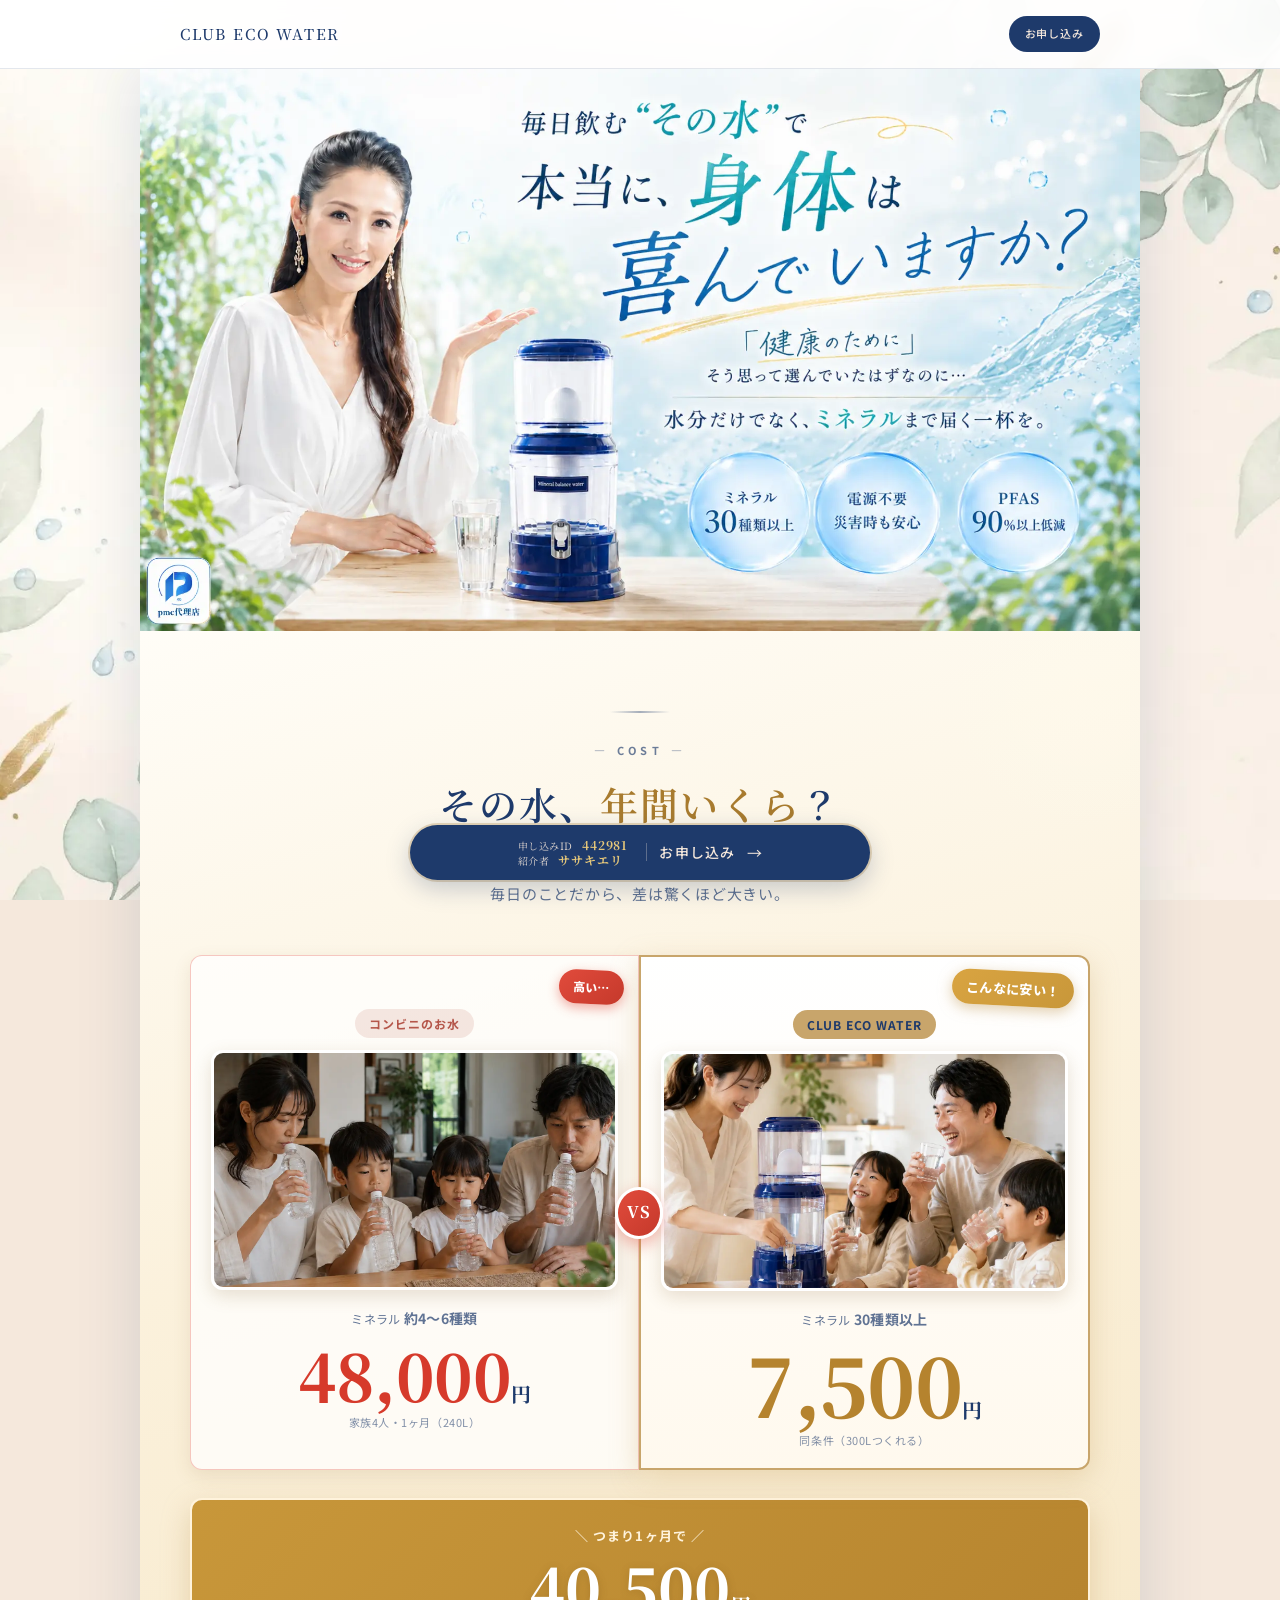
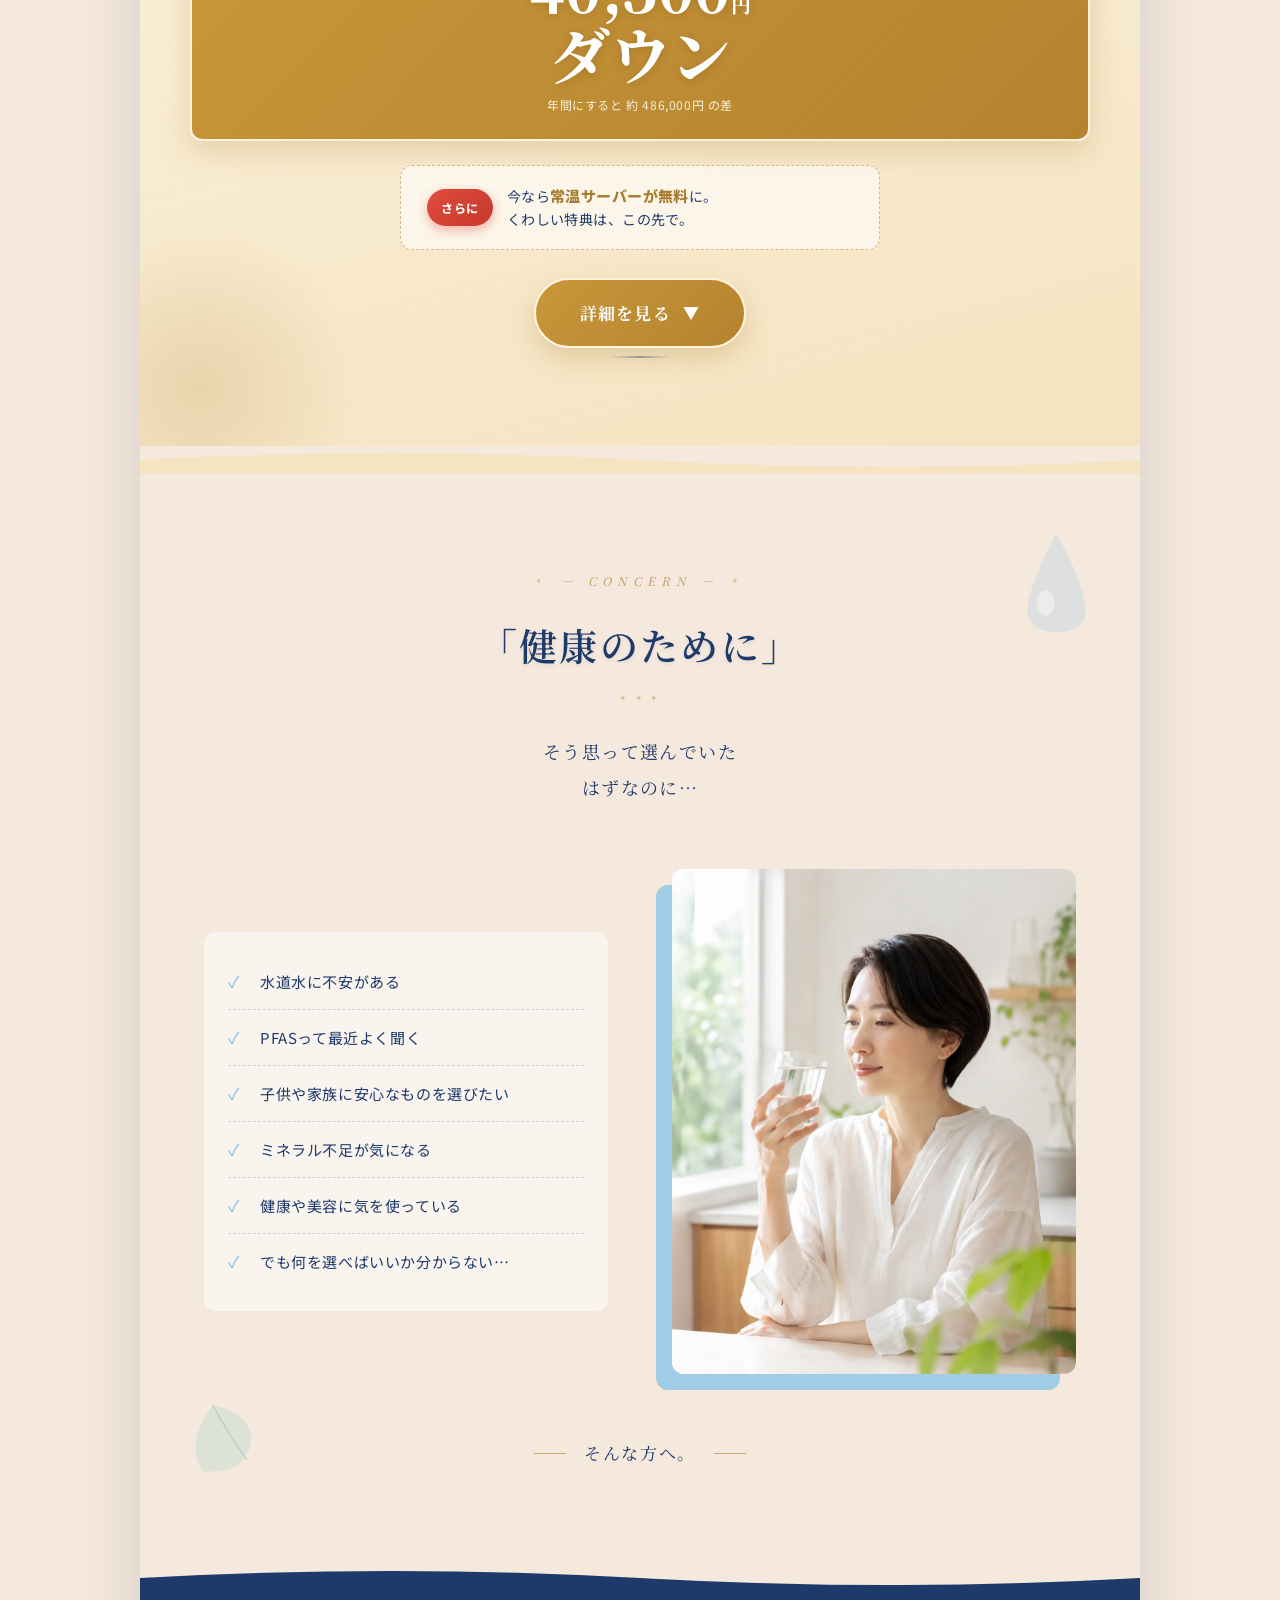
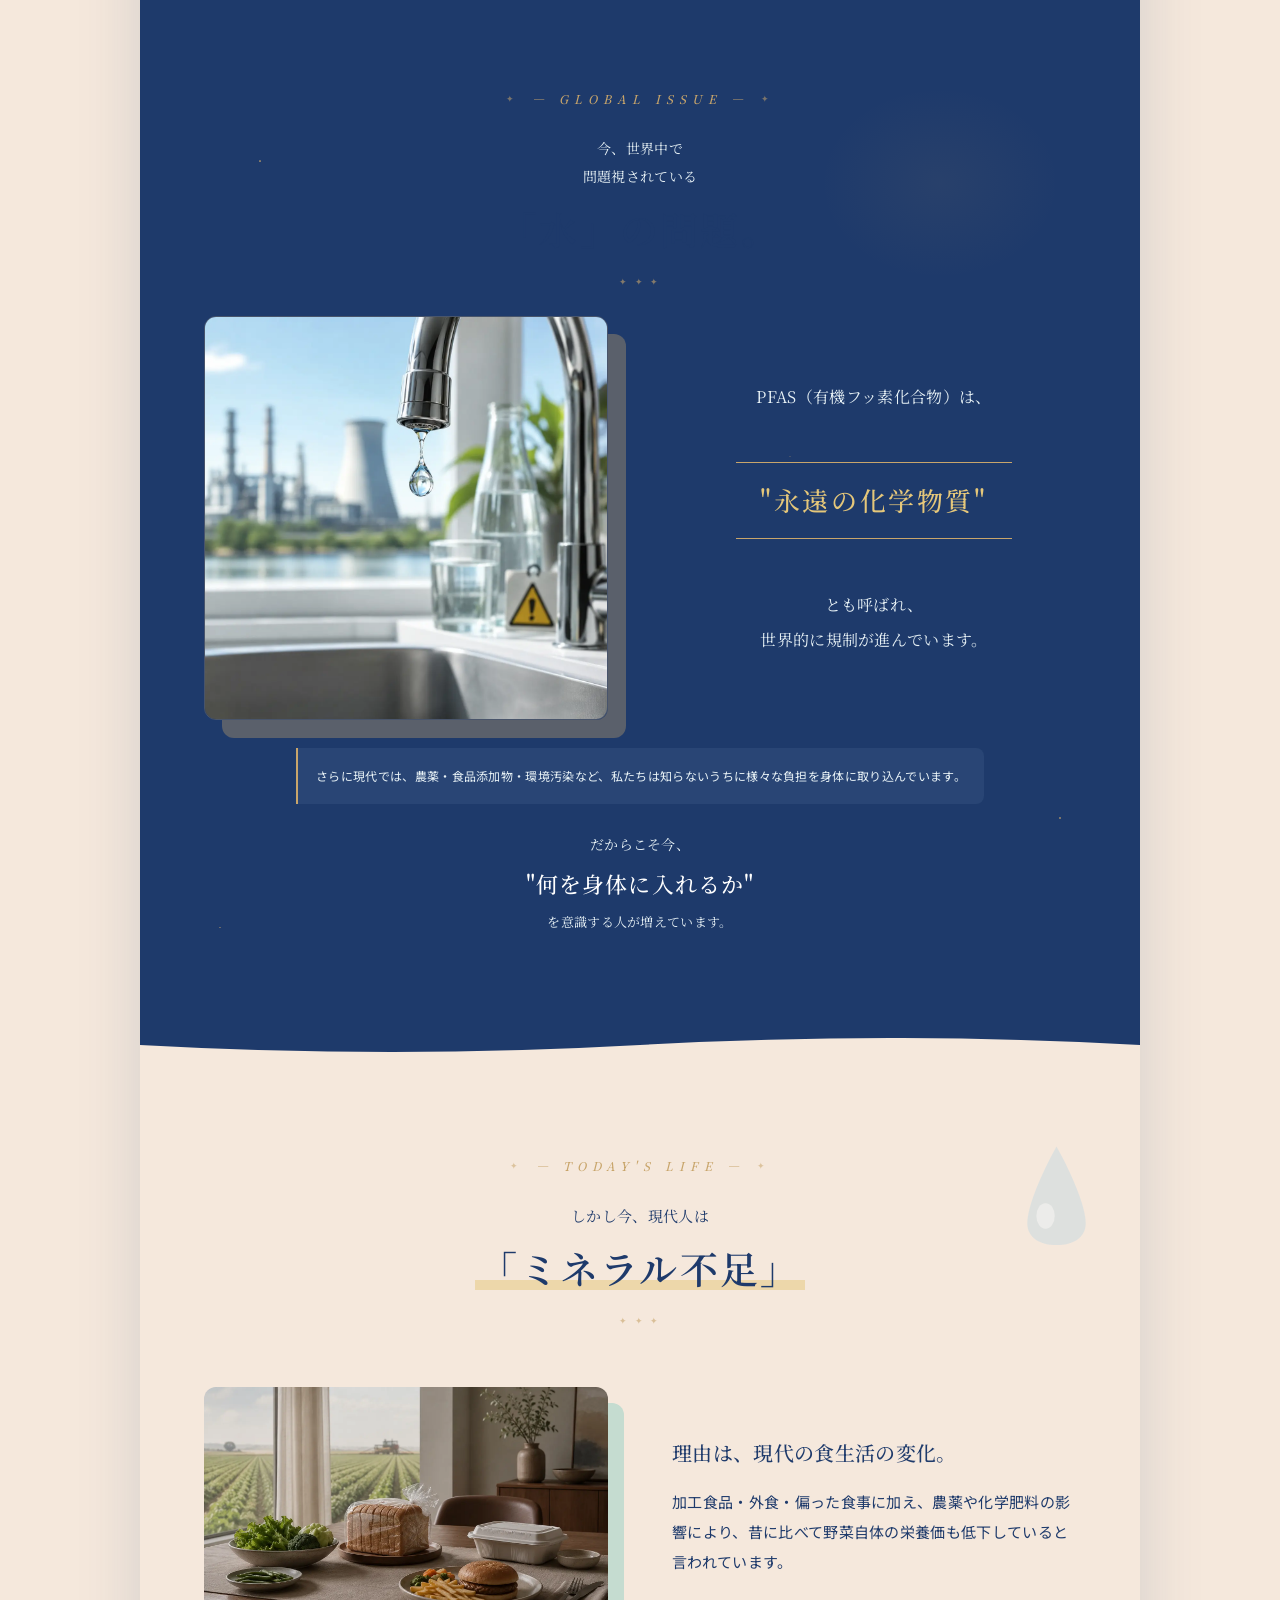
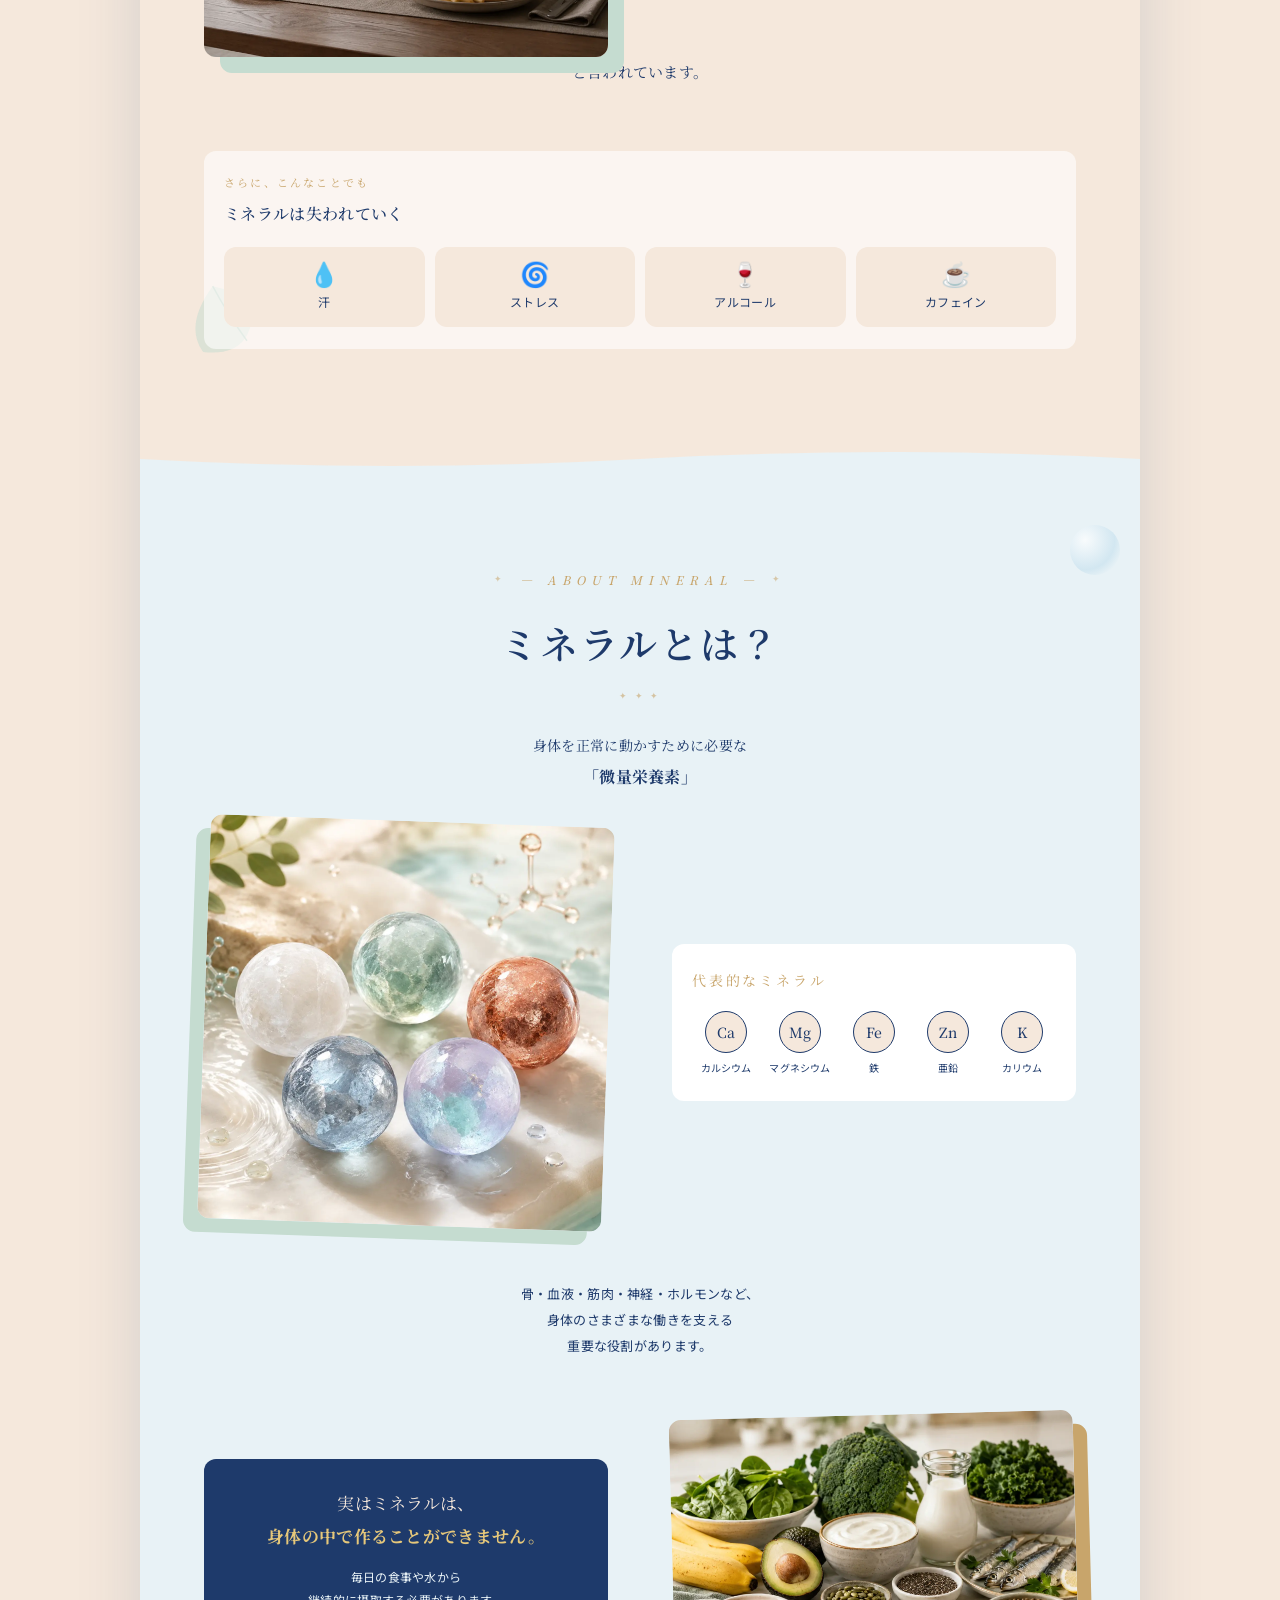
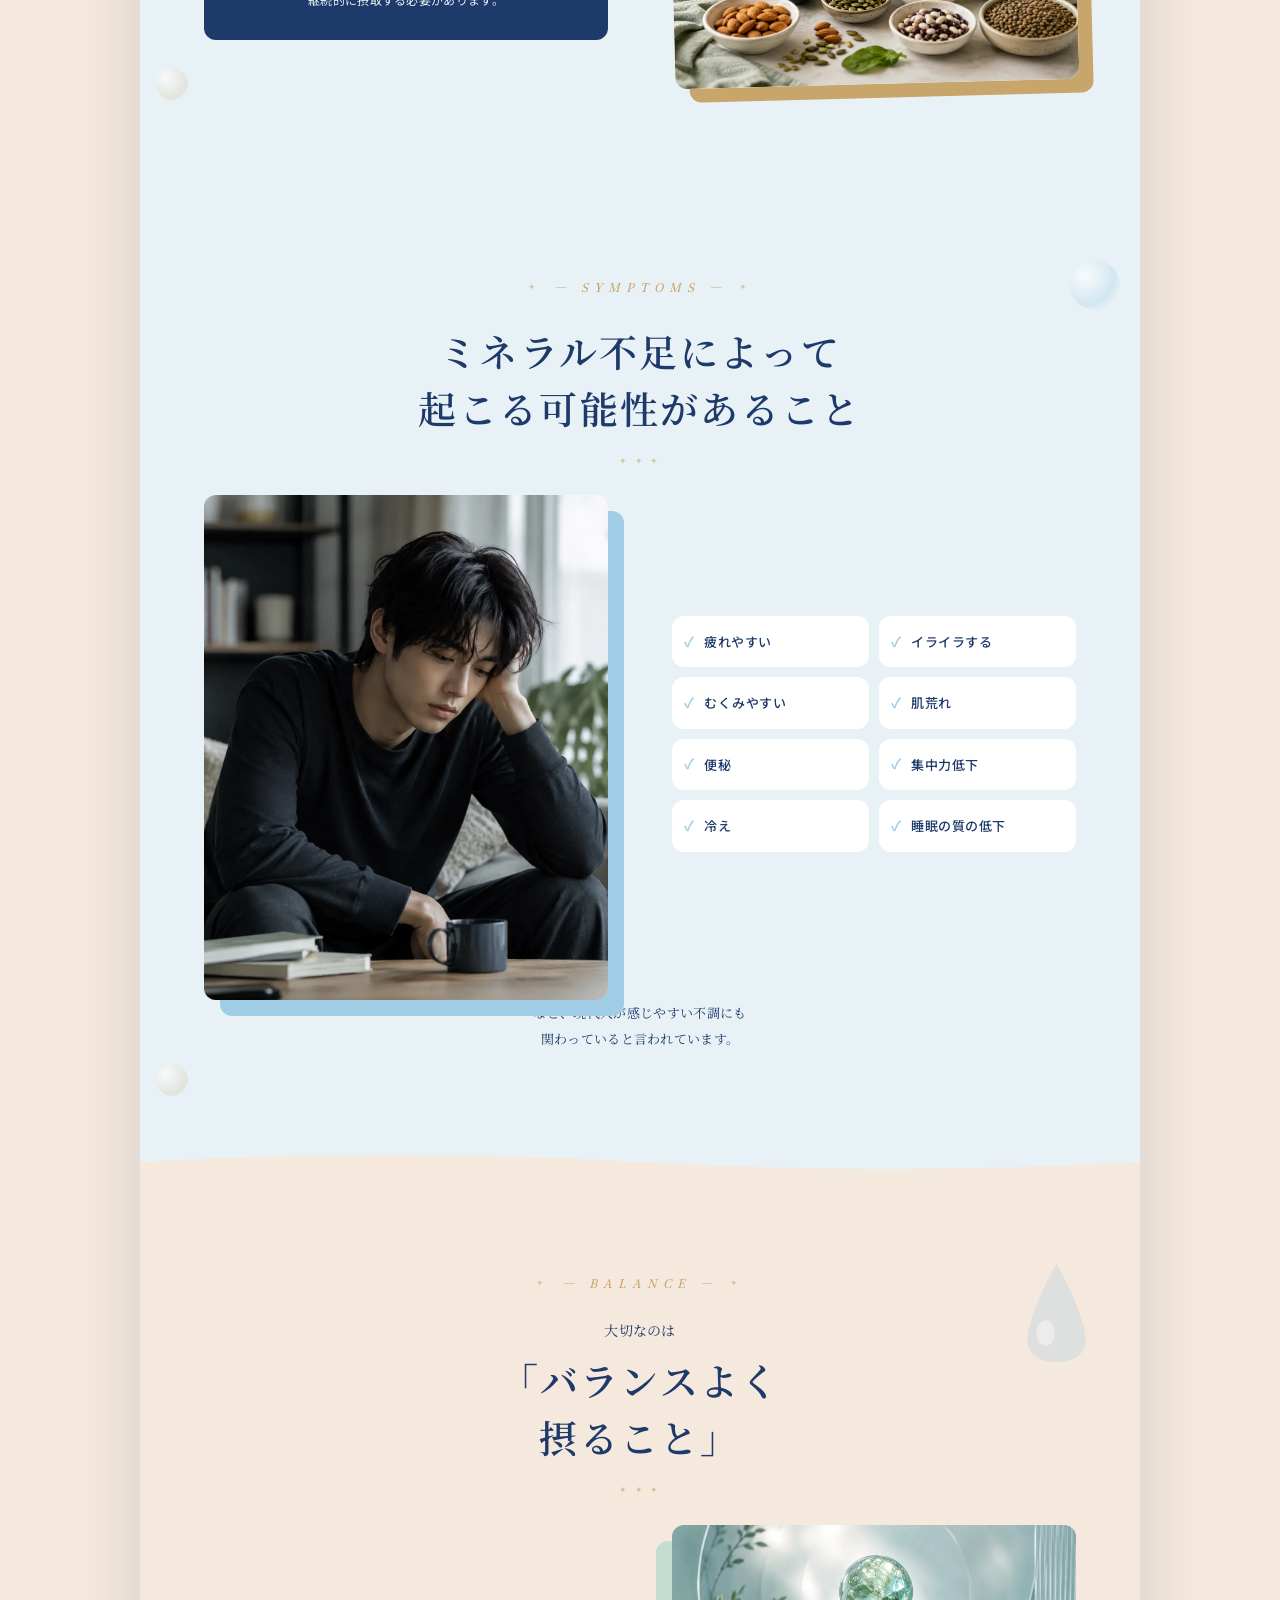
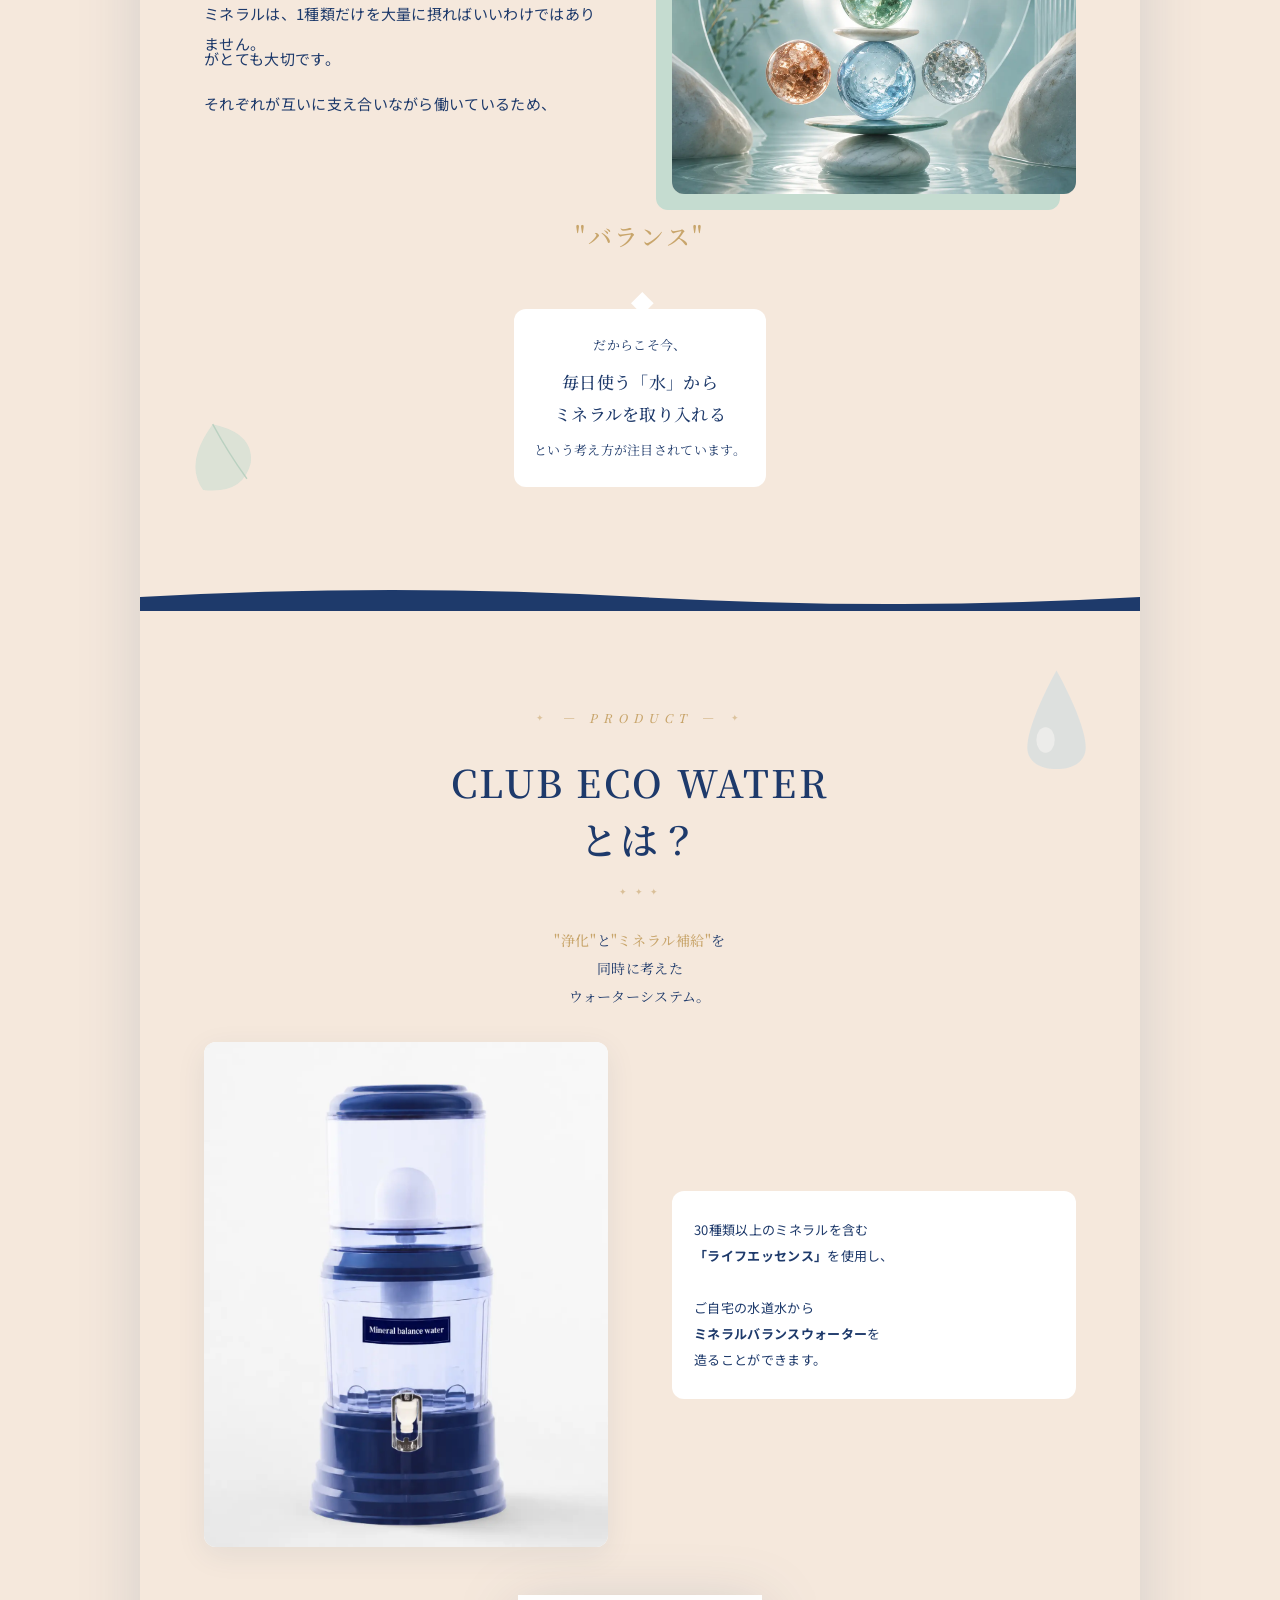
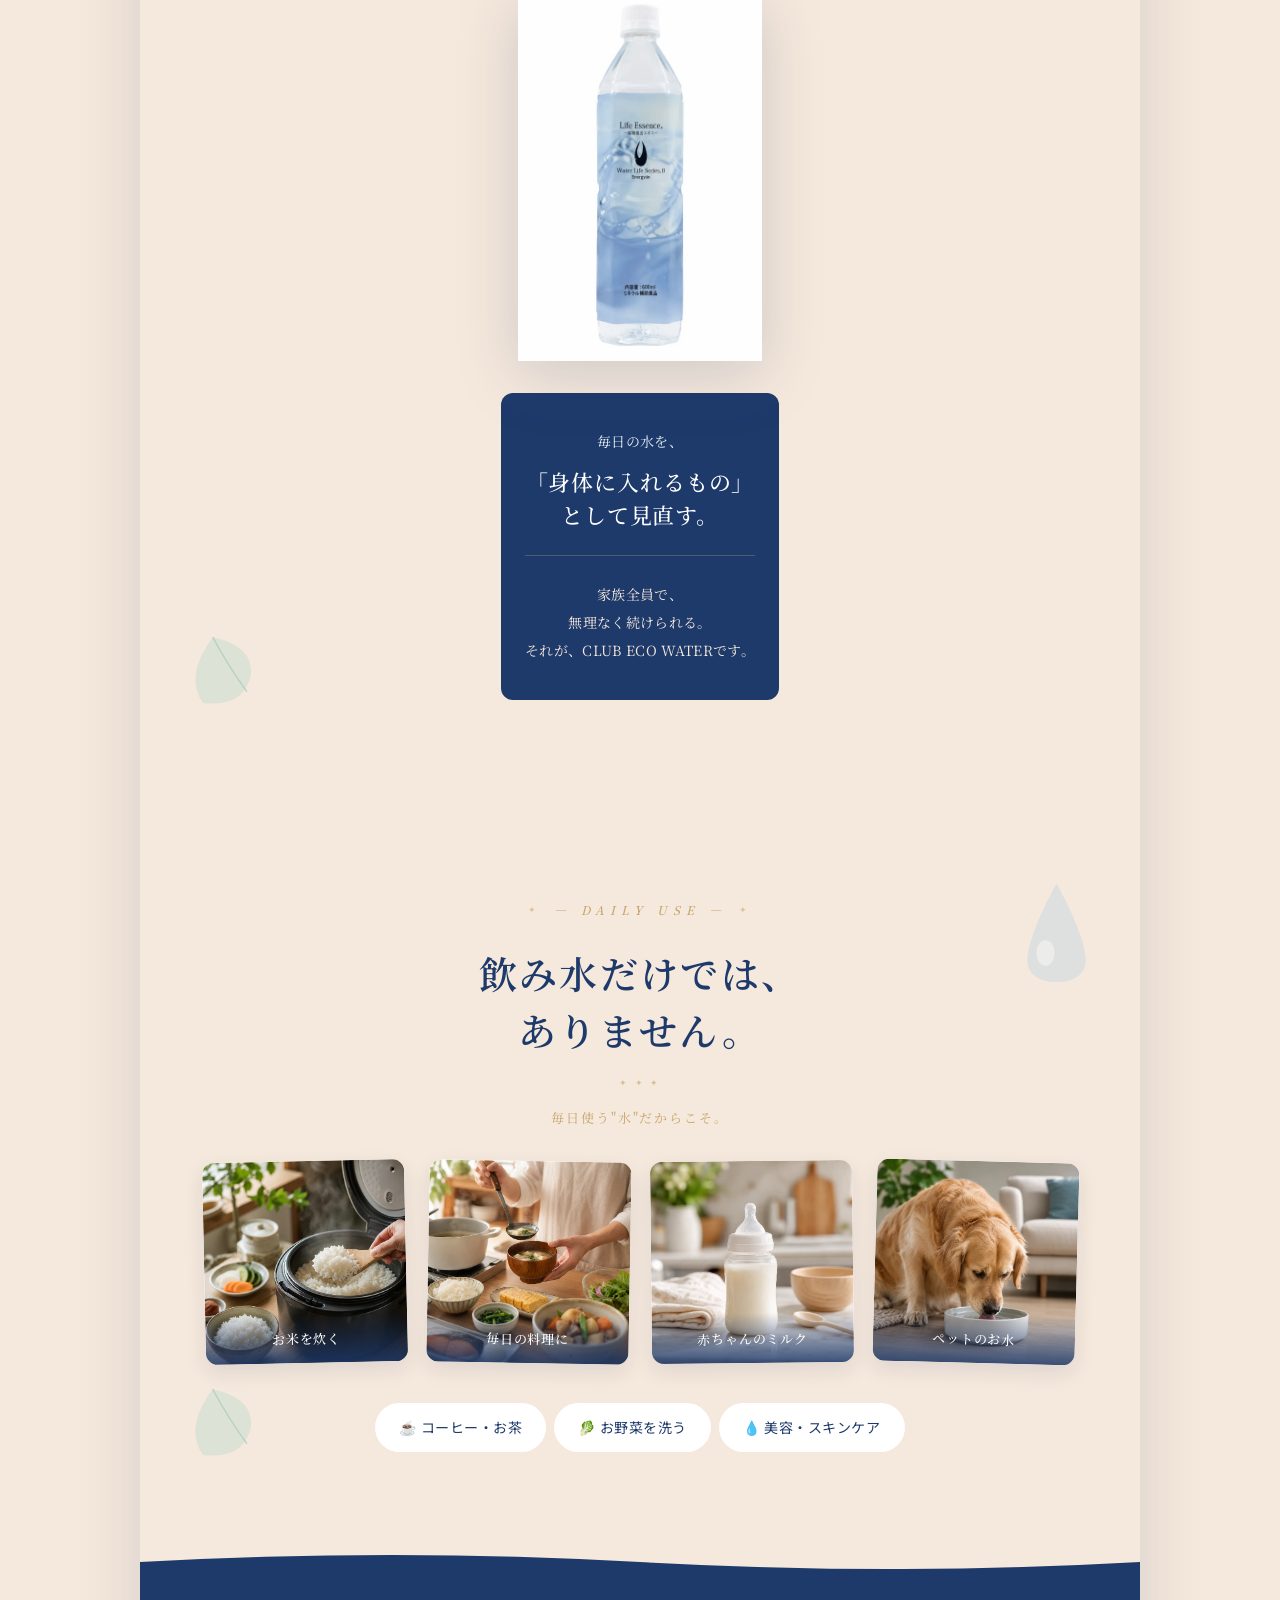
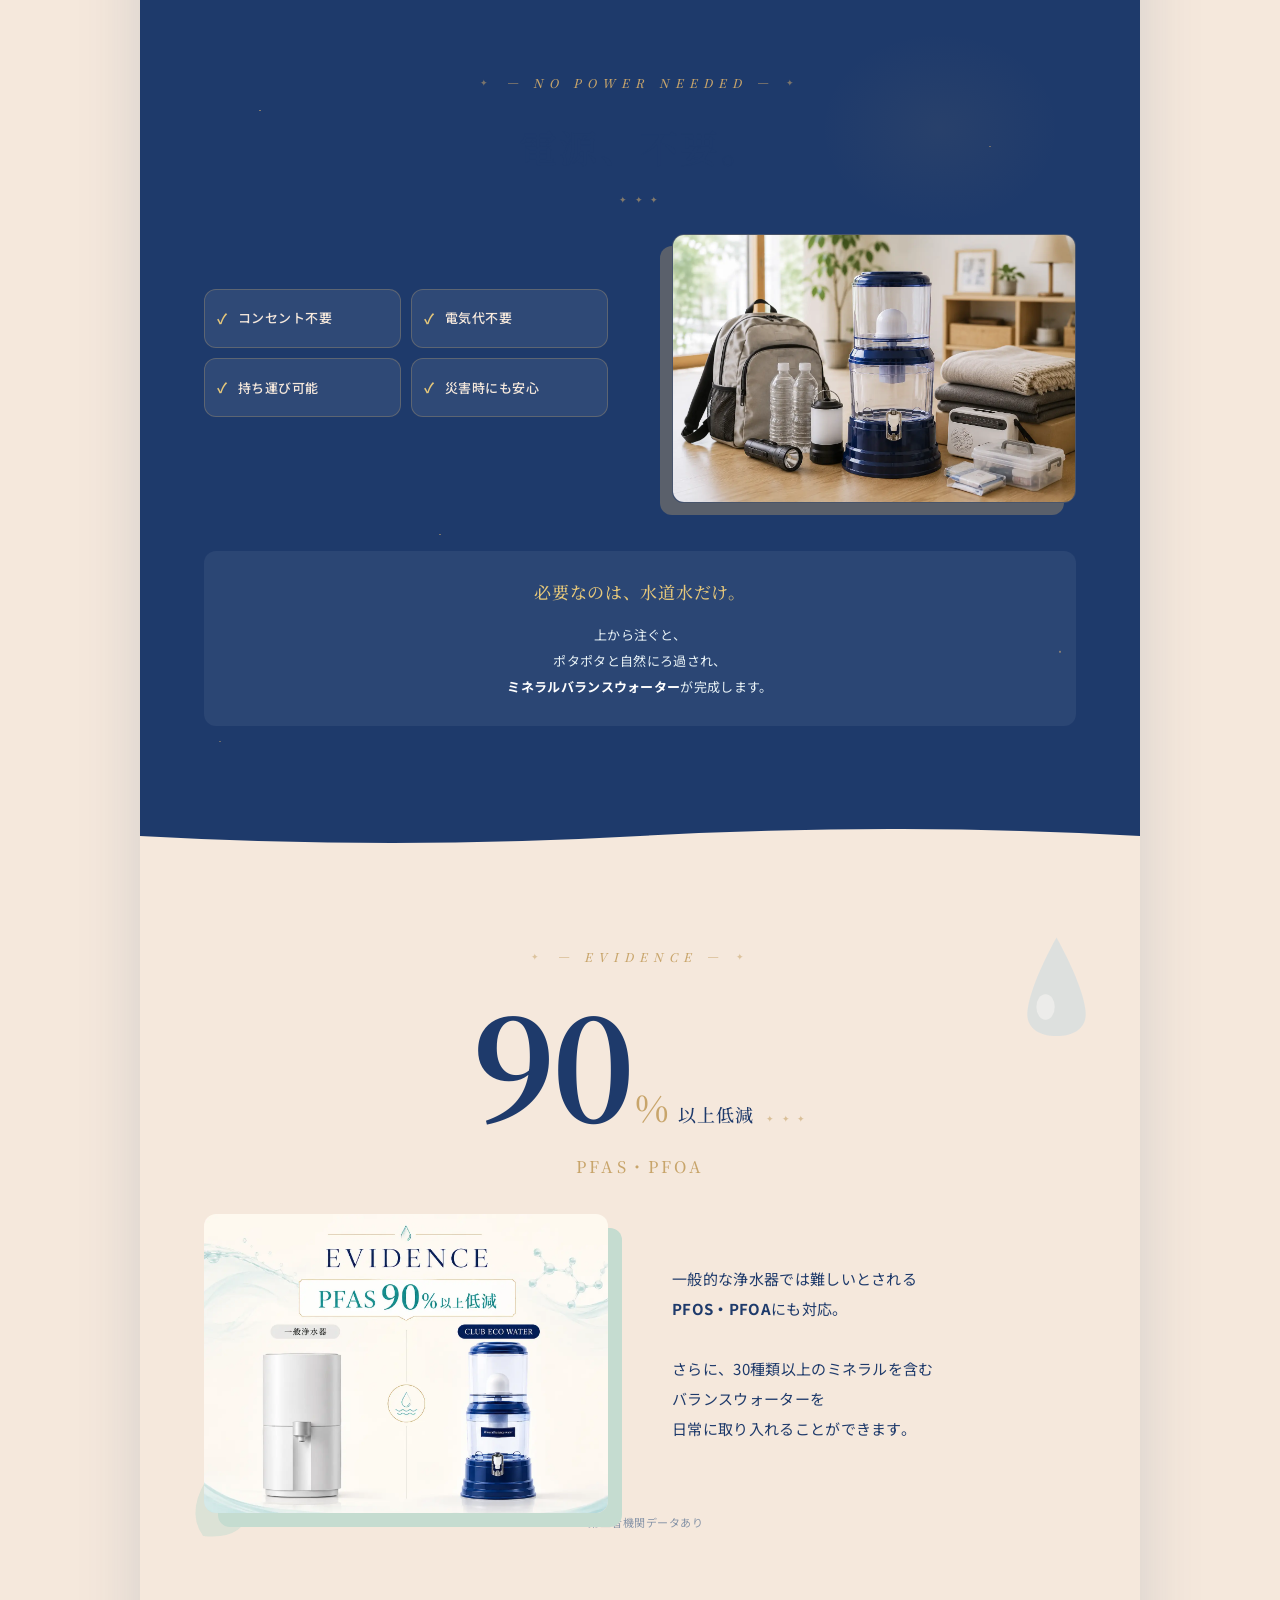
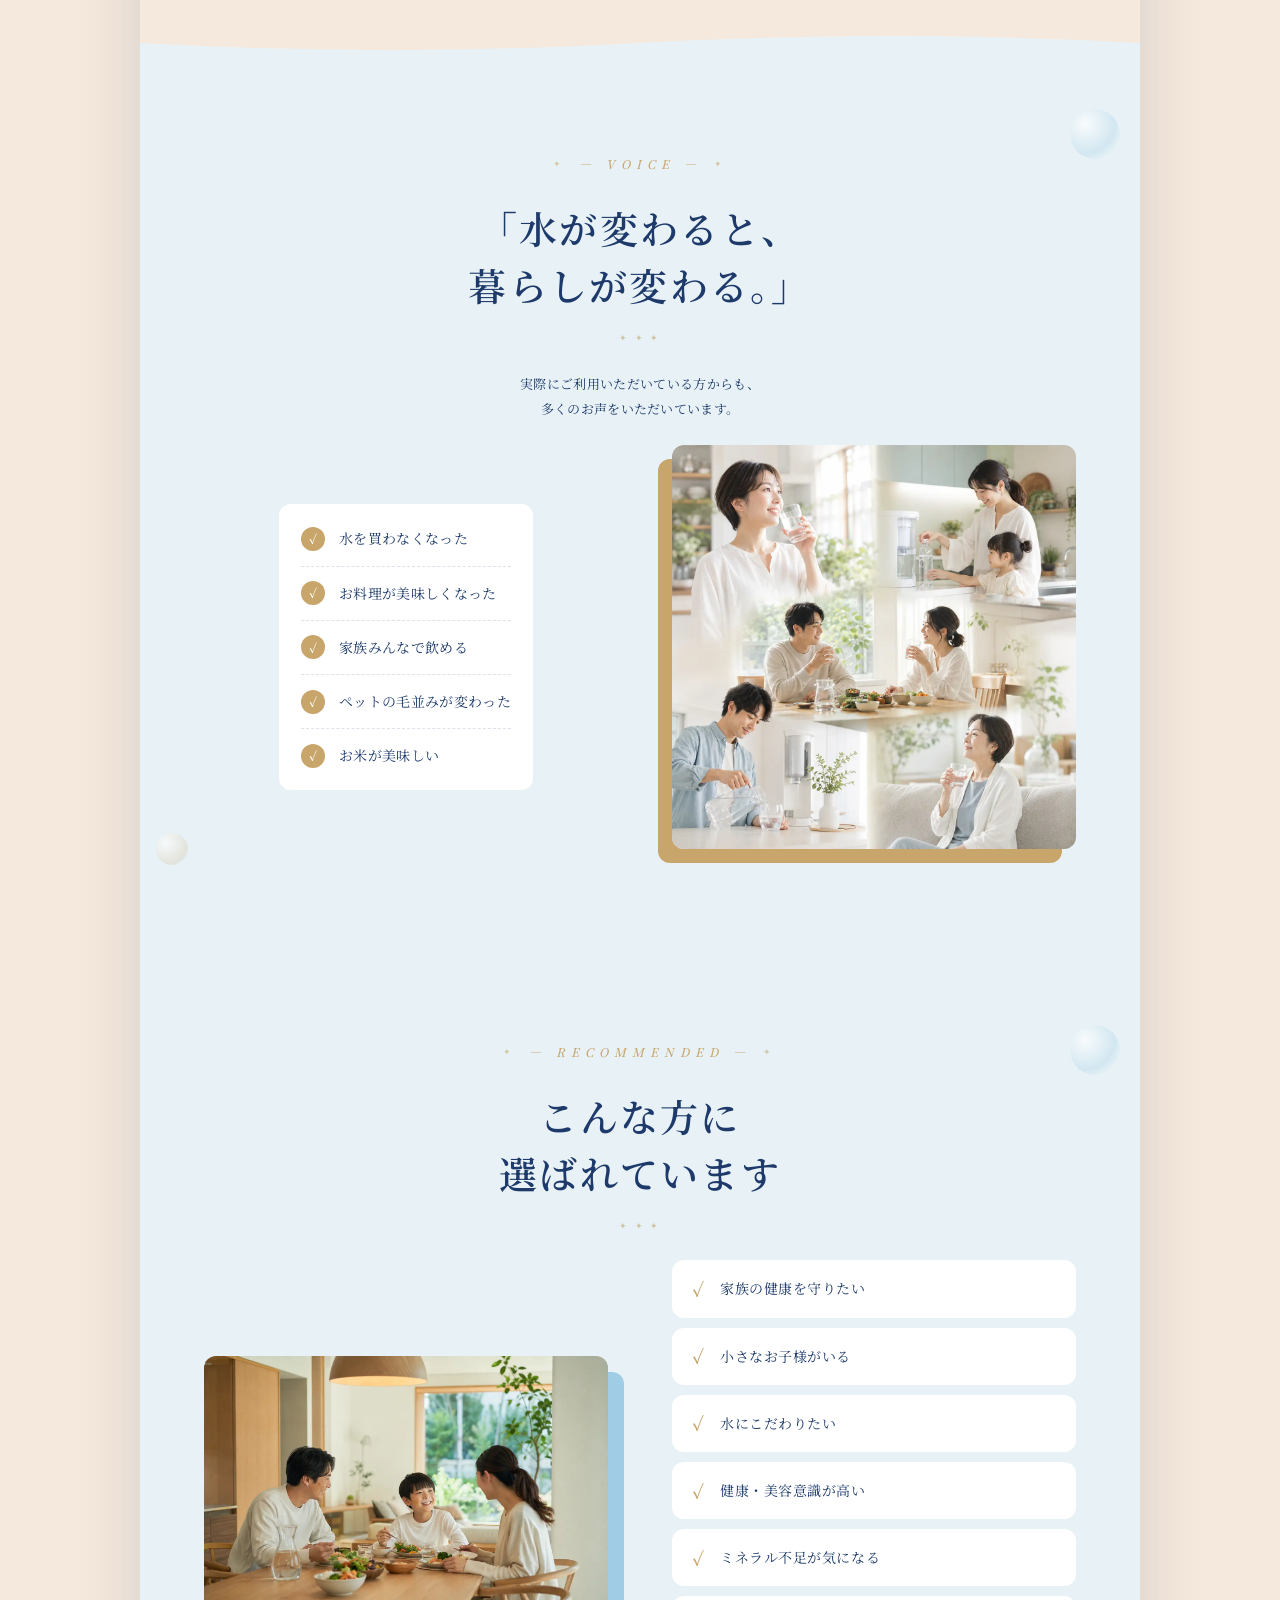
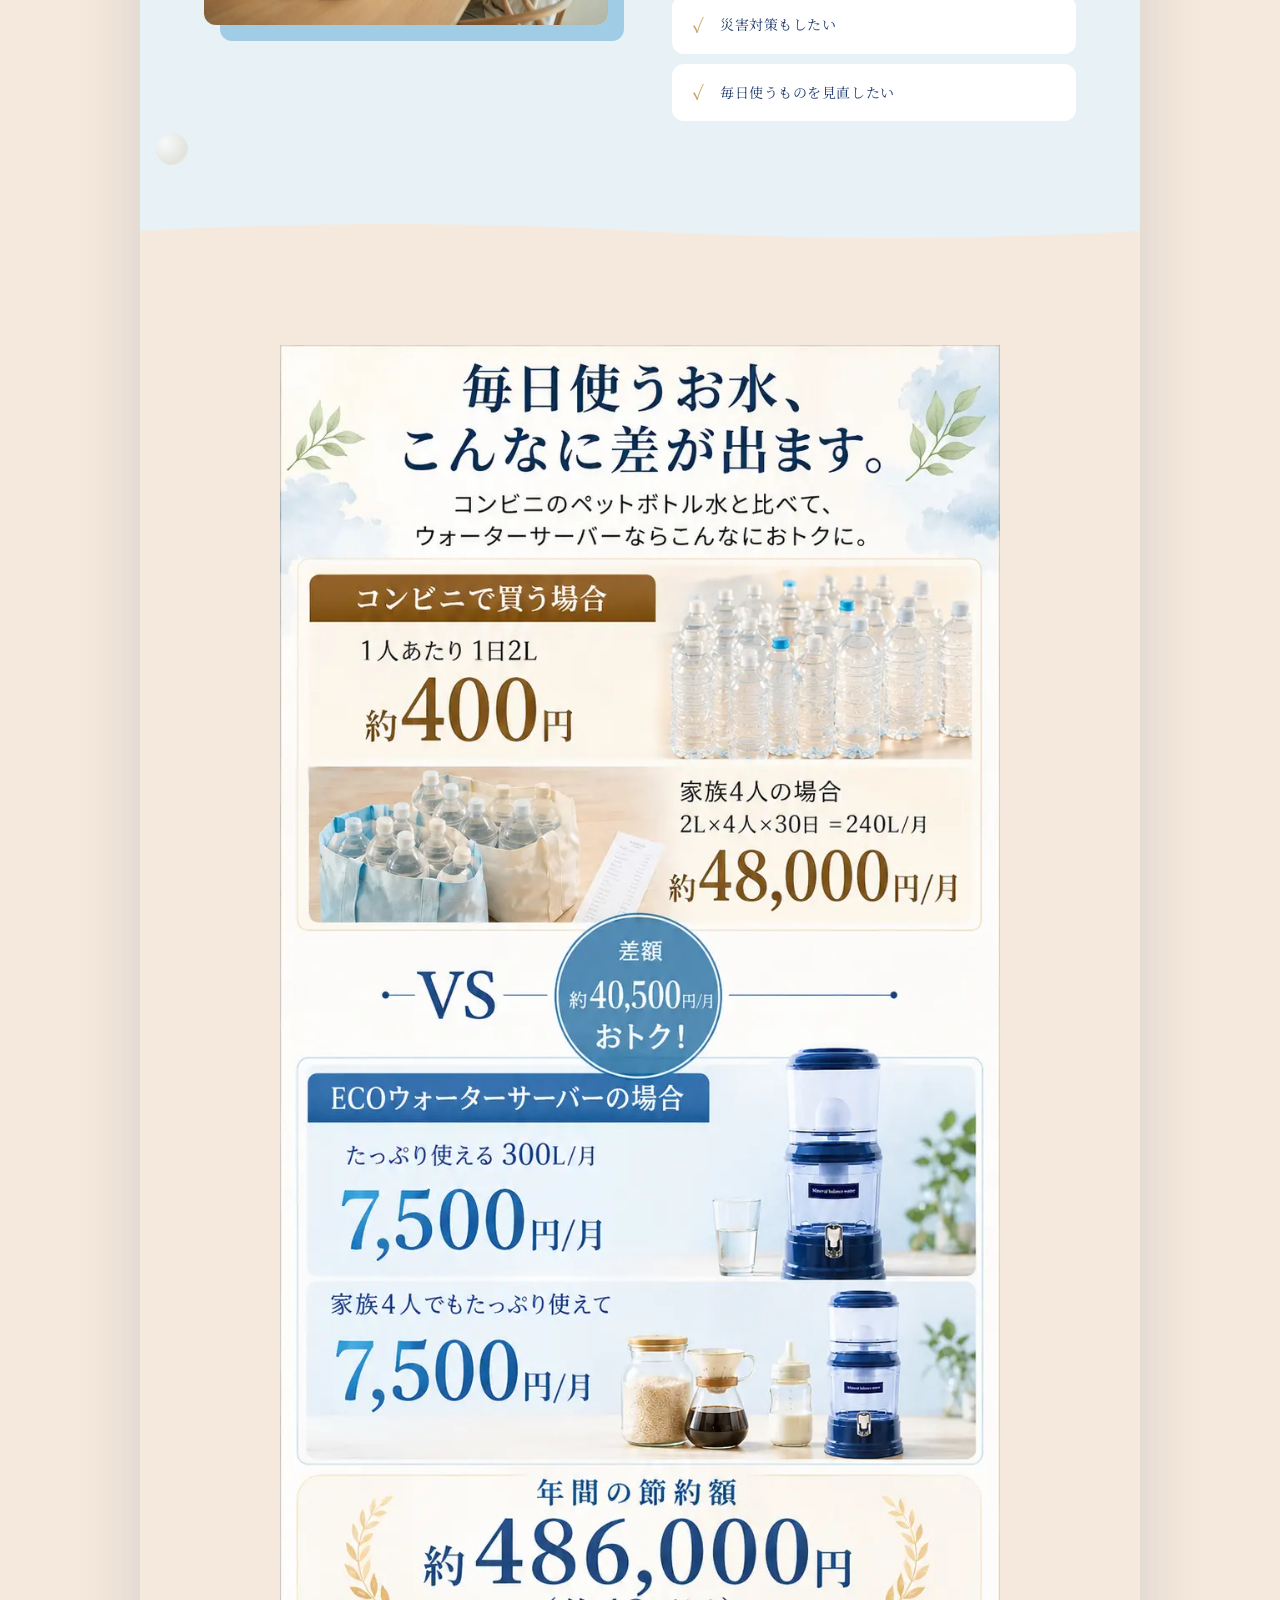
==== index.html @ ec3984fa "「こんなに安いバッチ修正" ====
<!DOCTYPE html>
<html lang="ja">
<head>
<meta charset="UTF-8">
<meta name="viewport" content="width=device-width, initial-scale=1.0">
<meta name="description" content="毎日飲む水を見直す。30種類以上のミネラルを含む、ご自宅で造るミネラルバランスウォーター。CLUB ECO WATER。">
<title>CLUB ECO WATER｜毎日飲む水を、見直す。</title>

<!-- フォント -->
<link rel="preconnect" href="https://fonts.googleapis.com">
<link rel="preconnect" href="https://fonts.gstatic.com" crossorigin>
<link href="https://fonts.googleapis.com/css2?family=Noto+Serif+JP:wght@400;500;600;700&family=Noto+Sans+JP:wght@300;400;500;700&display=swap" rel="stylesheet">

<!-- CSS：5ファイルに分割 -->
<link rel="stylesheet" href="css/01_base.css">
<link rel="stylesheet" href="css/02_common.css">
<link rel="stylesheet" href="css/03_sections-01-05.css">
<link rel="stylesheet" href="css/04_sections-06-10.css">
<link rel="stylesheet" href="css/05_sections-11-15.css">
<link rel="stylesheet" href="css/06_pc-view.css"><!-- ←PC用（768px以上で有効）削除すればスマホビューのみ -->
<link rel="stylesheet" href="css/07_cost-sections.css"><!-- ←コスト比較セクション2箇所 -->
<link rel="stylesheet" href="css/08_mobile-performance.css"><!-- ←スマホ最適化（削除で元の挙動に戻る）-->
</head>
<body>

<!-- ========================================
     ヘッダー（全ページ共通）
======================================== -->
<header class="site-header">
  <div class="site-header__inner">
    <div class="site-header__logo">CLUB ECO WATER</div>
    <a href="https://potapotaclub.jp/newentry/" class="site-header__cta" target="_blank" rel="noopener noreferrer">お申し込み</a>
  </div>
</header>

<main class="lp">

<!-- ========================================
     セクション 01 ：ファーストビュー（FV）
     ※スマホ：縦長 01_fv-hero.webp
     ※PC（768px以上）：横長 01_fv-hero-pc.webp に自動切替
     PC版を使わない場合は、下の sec-01__hero--pc の img タグを削除すればOK
======================================== -->
<section class="sec-01">
  <img src="images/01_fv-hero.webp"
       alt="毎日飲むその水で、本当に身体は喜んでいますか？"
       class="sec-01__hero sec-01__hero--mobile"
       width="1080" height="1920">

  <img src="images/01_fv-hero-pc.webp"
       alt="毎日飲むその水で、本当に身体は喜んでいますか？"
       class="sec-01__hero sec-01__hero--pc"
       width="1920" height="1080">
</section>


<!-- ========================================
     セクション 01b ：コスト比較【ダイジェスト版】
     ※FV直後・冒頭インパクト用
     ※数字を変える場合：下の data部分を編集するだけ
======================================== -->
<section class="sec-01b reveal" id="cost-digest">
  <div class="sec-01b__inner">
    <p class="sec-01b__eyebrow">— COST —</p>
    <h2 class="sec-01b__title">その水、<em>年間いくら</em>？</h2>
    <p class="sec-01b__subtitle">毎日のことだから、差は驚くほど大きい。</p>

    <div class="sec-01b__compare">
      <!-- コンビニ -->
      <div class="sec-01b__row sec-01b__row--konbini">
        <span class="sec-01b__row-badge sec-01b__row-badge--high">高い…</span>
        <span class="sec-01b__row-label">コンビニのお水</span>
        <img src="images/cost-digest-konbini.webp"
             alt="コンビニのペットボトル水"
             class="sec-01b__row-photo"
             width="600" height="600">
        <p class="sec-01b__row-mineral">ミネラル <b>約4〜6種類</b></p>
        <p class="sec-01b__row-price">
          <span class="sec-01b__row-price-num">48,000</span><span class="sec-01b__row-price-yen">円</span>
          <span class="sec-01b__row-price-unit">家族4人・1ヶ月（240L）</span>
        </p>
      </div>

      <div class="sec-01b__vs"><span>VS</span></div>

      <!-- ECO -->
      <div class="sec-01b__row sec-01b__row--eco">
        <span class="sec-01b__row-badge sec-01b__row-badge--low">こんなに安い！</span>
        <span class="sec-01b__row-label">CLUB ECO WATER</span>
        <img src="images/cost-digest-eco.webp"
             alt="CLUB ECO WATER サーバー"
             class="sec-01b__row-photo"
             width="600" height="600">
        <p class="sec-01b__row-mineral">ミネラル <b>30種類以上</b></p>
        <p class="sec-01b__row-price">
          <span class="sec-01b__row-price-num">7,500</span><span class="sec-01b__row-price-yen">円</span>
          <span class="sec-01b__row-price-unit">同条件（300Lつくれる）</span>
        </p>
      </div>
    </div>

    <div class="sec-01b__savings">
      <p class="sec-01b__savings-label">＼ つまり1ヶ月で ／</p>
      <p class="sec-01b__savings-num">40,500<small>円</small> <br>ダウン</p>
      <p class="sec-01b__savings-sub">年間にすると 約 486,000円 の差</p>
    </div>

    <div class="sec-01b__teaser">
      <span class="sec-01b__teaser-badge">さらに</span>
      <p class="sec-01b__teaser-text">
        今なら<b>常温サーバーが無料</b>に。<br>
        くわしい特典は、この先で。
      </p>
    </div>

    <a href="#cost-detail" class="sec-01b__cta">
      <span class="sec-01b__cta-text">詳細を見る</span>
      <span class="sec-01b__cta-arrow">▼</span>
    </a>
  </div>
</section>


<!-- ========================================
     セクション 02 ：共感
======================================== -->
<section class="sec-02 reveal">
  <div class="wave-divider wave-divider--top wave-divider--from-gold"></div>

  <div class="sec-02__inner">
    <p class="eyebrow">— CONCERN —</p>
    <h2 class="sec-02__title">「健康のために」</h2>
    <p class="sec-02__sub">そう思って選んでいた<br>はずなのに…</p>

    <img src="images/02_concern-photo.webp"
         alt="朝の窓辺で水のグラスを手にする女性"
         class="sec-02__photo reveal"
         width="1080" height="1350">

    <ul class="checklist sec-02__checklist">
      <li>水道水に不安がある</li>
      <li>PFASって最近よく聞く</li>
      <li>子供や家族に安心なものを選びたい</li>
      <li>ミネラル不足が気になる</li>
      <li>健康や美容に気を使っている</li>
      <li>でも何を選べばいいか分からない…</li>
    </ul>

    <p class="sec-02__closing"><span>そんな方へ。</span></p>
  </div>
</section>


<!-- ========================================
     セクション 03 ：PFAS 問題提起（ネイビー背景）
======================================== -->
<section class="sec-03 reveal">
  <div class="wave-divider wave-divider--top wave-divider--down-cream"></div>

  <div class="sec-03__inner">
    <p class="eyebrow eyebrow--gold">— GLOBAL ISSUE —</p>
    <p class="sec-03__lead">今、世界中で<br>問題視されている</p>
    <h2 class="sec-03__title">「水」の問題。</h2>

    <img src="images/03_pfas-visual.webp"
         alt="水と化学物質の象徴的ビジュアル"
         class="sec-03__photo reveal"
         width="1080" height="1080">

    <p class="sec-03__body">
      PFAS（有機フッ素化合物）は、
    </p>
    <p class="sec-03__keyword">"永遠の化学物質"</p>
    <p class="sec-03__body">
      とも呼ばれ、<br>世界的に規制が進んでいます。
    </p>

    <div class="sec-03__quote">
      さらに現代では、農薬・食品添加物・環境汚染など、私たちは知らないうちに様々な負担を身体に取り込んでいます。
    </div>

    <p class="sec-03__close-lead">だからこそ今、</p>
    <p class="sec-03__close-keyword">"何を身体に入れるか"</p>
    <p class="sec-03__close-sub">を意識する人が増えています。</p>
  </div>

  <div class="wave-divider wave-divider--bottom wave-divider--up-cream"></div>
</section>


<!-- ========================================
     セクション 04 ：現代人ミネラル不足の背景
======================================== -->
<section class="sec-04 reveal">
  <div class="sec-04__inner">
    <p class="eyebrow">— TODAY'S LIFE —</p>
    <p class="sec-04__lead">しかし今、現代人は</p>
    <h2 class="sec-04__title">
      <span class="marker">「ミネラル不足」</span>
    </h2>
    <p class="sec-04__lead">と言われています。</p>

    <img src="images/04_modern-life.webp"
         alt="現代の食卓と農業のイメージ"
         class="sec-04__photo reveal"
         width="1080" height="720">

    <p class="sec-04__reason-title">理由は、現代の食生活の変化。</p>
    <p class="sec-04__body">
      加工食品・外食・偏った食事に加え、農薬や化学肥料の影響により、昔に比べて野菜自体の栄養価も低下していると言われています。
    </p>

    <div class="lost-card">
      <p class="lost-card__eyebrow">さらに、こんなことでも</p>
      <p class="lost-card__title">ミネラルは失われていく</p>
      <ul class="lost-card__grid">
        <li><span class="lost-card__icon">💧</span><span>汗</span></li>
        <li><span class="lost-card__icon">🌀</span><span>ストレス</span></li>
        <li><span class="lost-card__icon">🍷</span><span>アルコール</span></li>
        <li><span class="lost-card__icon">☕</span><span>カフェイン</span></li>
      </ul>
    </div>
  </div>
</section>


<!-- ========================================
     セクション 05 ：ミネラルとは？
======================================== -->
<section class="sec-05 reveal">
  <div class="wave-divider wave-divider--top wave-divider--down-sky"></div>

  <div class="sec-05__inner">
    <p class="eyebrow">— ABOUT MINERAL —</p>
    <h2 class="sec-05__title">ミネラルとは？</h2>
    <p class="sec-05__sub">身体を正常に動かすために必要な<br><strong>「微量栄養素」</strong></p>

    <img src="images/05a_mineral-elements.webp"
         alt="代表的なミネラル：カルシウム・マグネシウム・鉄・亜鉛・カリウム"
         class="sec-05__photo reveal"
         width="1080" height="1080">

    <p class="sec-05__body">
      骨・血液・筋肉・神経・ホルモンなど、<br>
      身体のさまざまな働きを支える<br>
      重要な役割があります。
    </p>

    <div class="mineral-list">
      <p class="mineral-list__title">代表的なミネラル</p>
      <ul class="mineral-list__items">
        <li><span class="mineral-list__symbol">Ca</span><span class="mineral-list__name">カルシウム</span></li>
        <li><span class="mineral-list__symbol">Mg</span><span class="mineral-list__name">マグネシウム</span></li>
        <li><span class="mineral-list__symbol">Fe</span><span class="mineral-list__name">鉄</span></li>
        <li><span class="mineral-list__symbol">Zn</span><span class="mineral-list__name">亜鉛</span></li>
        <li><span class="mineral-list__symbol">K</span><span class="mineral-list__name">カリウム</span></li>
      </ul>
    </div>

    <img src="images/05b_minerals-food.webp"
         alt="ミネラルを含む食材の数々"
         class="sec-05__photo reveal"
         width="1080" height="720">

    <div class="sec-05__highlight">
      <p>実はミネラルは、<br><strong>身体の中で作ることができません。</strong></p>
      <p class="sec-05__highlight-sub">毎日の食事や水から<br>継続的に摂取する必要があります。</p>
    </div>
  </div>
</section>


<!-- ========================================
     セクション 06 ：不足時の症状
======================================== -->
<section class="sec-06 reveal">
  <div class="sec-06__inner">
    <p class="eyebrow">— SYMPTOMS —</p>
    <h2 class="sec-06__title">ミネラル不足によって<br>起こる可能性があること</h2>

    <img src="images/06_symptom-woman.webp"
         alt="体調不良を感じる女性"
         class="sec-06__photo reveal"
         width="1080" height="1350">

    <ul class="symptom-grid">
      <li>疲れやすい</li>
      <li>イライラする</li>
      <li>むくみやすい</li>
      <li>肌荒れ</li>
      <li>便秘</li>
      <li>集中力低下</li>
      <li>冷え</li>
      <li>睡眠の質の低下</li>
    </ul>

    <p class="sec-06__closing">
      など、現代人が感じやすい不調にも<br>
      関わっていると言われています。
    </p>
  </div>

  <div class="wave-divider wave-divider--bottom wave-divider--up-sky"></div>
</section>


<!-- ========================================
     セクション 07 ：バランスの重要性
======================================== -->
<section class="sec-07 reveal">
  <div class="sec-07__inner">
    <p class="eyebrow eyebrow--gold">— BALANCE —</p>
    <p class="sec-07__lead">大切なのは</p>
    <h2 class="sec-07__title">「バランスよく<br>摂ること」</h2>

    <img src="images/07_balance.webp"
         alt="ミネラルのバランスを表す視覚"
         class="sec-07__photo reveal"
         width="1080" height="720">

    <p class="sec-07__body">
      ミネラルは、1種類だけを大量に摂ればいいわけではありません。<br><br>
      それぞれが互いに支え合いながら働いているため、
    </p>
    <p class="sec-07__keyword">"バランス"</p>
    <p class="sec-07__body">がとても大切です。</p>

    <div class="sec-07__bridge">
      <p>だからこそ今、</p>
      <p class="sec-07__bridge-strong">
        毎日使う「水」から<br>
        ミネラルを取り入れる
      </p>
      <p>という考え方が注目されています。</p>
    </div>
  </div>
</section>


<!-- ========================================
     セクション 08 ：商品紹介（CLUB ECO WATER）
======================================== -->
<section class="sec-08 reveal" id="product">
  <div class="wave-divider wave-divider--top wave-divider--down-cream"></div>

  <div class="sec-08__inner">
    <p class="eyebrow eyebrow--gold">— PRODUCT —</p>
    <h2 class="sec-08__title">CLUB ECO WATER<br>とは？</h2>
    <p class="sec-08__sub">
      <span class="sec-08__sub-keyword">"浄化"</span>と<span class="sec-08__sub-keyword">"ミネラル補給"</span>を<br>
      同時に考えた<br>
      ウォーターシステム。
    </p>

    <img src="images/08a_product-hero.webp"
         alt="CLUB ECO WATER 常温サーバー"
         class="sec-08__photo-main reveal"
         width="1080" height="1350">

    <div class="sec-08__lead-card">
      <p>
        30種類以上のミネラルを含む<br>
        <strong>「ライフエッセンス」</strong>を使用し、<br><br>
        ご自宅の水道水から<br>
        <strong>ミネラルバランスウォーター</strong>を<br>
        造ることができます。
      </p>
    </div>

    <img src="images/08b_life-essence.webp"
         alt="ライフエッセンス600ml"
         class="sec-08__photo-essence reveal"
         width="800" height="1200">

    <div class="sec-08__manifest">
      <p class="sec-08__manifest-lead">毎日の水を、</p>
      <p class="sec-08__manifest-title">「身体に入れるもの」<br>として見直す。</p>
      <p class="sec-08__manifest-closing">家族全員で、<br>無理なく続けられる。<br>それが、CLUB ECO WATERです。</p>
    </div>
  </div>
</section>


<!-- ========================================
     セクション 09 ：毎日の用途
======================================== -->
<section class="sec-09 reveal">
  <div class="sec-09__inner">
    <p class="eyebrow">— DAILY USE —</p>
    <h2 class="sec-09__title">飲み水だけでは、<br>ありません。</h2>
    <p class="sec-09__sub">毎日使う"水"だからこそ。</p>

    <ul class="use-grid">
      <li class="use-grid__item reveal">
        <img src="images/09a_use-rice.webp"
             alt="お米を炊く"
             width="800" height="800">
        <span>お米を炊く</span>
      </li>
      <li class="use-grid__item reveal">
        <img src="images/09b_use-cooking.webp"
             alt="毎日の料理に"
             width="800" height="800">
        <span>毎日の料理に</span>
      </li>
      <li class="use-grid__item reveal">
        <img src="images/09c_use-baby.webp"
             alt="赤ちゃんのミルクに"
             width="800" height="800">
        <span>赤ちゃんのミルク</span>
      </li>
      <li class="use-grid__item reveal">
        <img src="images/09d_use-pet.webp"
             alt="ペットのお水"
             width="800" height="800">
        <span>ペットのお水</span>
      </li>
    </ul>

    <ul class="use-extra">
      <li>☕ コーヒー・お茶</li>
      <li>🥬 お野菜を洗う</li>
      <li>💧 美容・スキンケア</li>
    </ul>
  </div>
</section>


<!-- ========================================
     セクション 10 ：電源不要・災害対策
======================================== -->
<section class="sec-10 reveal">
  <div class="wave-divider wave-divider--top wave-divider--down-cream"></div>

  <div class="sec-10__inner">
    <p class="eyebrow eyebrow--gold">— NO POWER NEEDED —</p>
    <h2 class="sec-10__title">電源、不要。</h2>

    <ul class="feature-list">
      <li><span>✓</span>コンセント不要</li>
      <li><span>✓</span>電気代不要</li>
      <li><span>✓</span>持ち運び可能</li>
      <li><span>✓</span>災害時にも安心</li>
    </ul>

    <img src="images/10_disaster.webp"
         alt="災害時にも安心して使えるサーバー"
         class="sec-10__photo reveal"
         width="1080" height="720">

    <div class="sec-10__how">
      <p class="sec-10__how-title">必要なのは、水道水だけ。</p>
      <p class="sec-10__how-body">
        上から注ぐと、<br>
        ポタポタと自然にろ過され、<br>
        <strong>ミネラルバランスウォーター</strong>が完成します。
      </p>
    </div>
  </div>

  <div class="wave-divider wave-divider--bottom wave-divider--up-cream"></div>
</section>


<!-- ========================================
     セクション 11 ：PFAS 90%以上低減
======================================== -->
<section class="sec-11 reveal">
  <div class="sec-11__inner">
    <p class="eyebrow">— EVIDENCE —</p>
    <h2 class="sec-11__title">
      <span class="big-number">90<small>%</small></span>
      <span class="big-text">以上低減</span>
    </h2>
    <p class="sec-11__lead">PFAS・PFOA</p>

    <img src="images/11_pfas-comparison.webp"
         alt="一般的な浄水器とCLUB ECO WATERの比較"
         class="sec-11__photo reveal"
         width="1080" height="800">

    <p class="sec-11__body">
      一般的な浄水器では難しいとされる<br>
      <strong>PFOS・PFOA</strong>にも対応。<br><br>
      さらに、30種類以上のミネラルを含む<br>
      バランスウォーターを<br>
      日常に取り入れることができます。
    </p>

    <p class="sec-11__note">※第三者機関データあり</p>
  </div>
</section>


<!-- ========================================
     セクション 12 ：お客様の声
======================================== -->
<section class="sec-12 reveal">
  <div class="wave-divider wave-divider--top wave-divider--down-sky"></div>

  <div class="sec-12__inner">
    <p class="eyebrow eyebrow--gold">— VOICE —</p>
    <h2 class="sec-12__title">「水が変わると、<br>暮らしが変わる。」</h2>

    <img src="images/12_voice-collage.webp"
         alt="ご利用いただいているお客様"
         class="sec-12__photo reveal"
         width="1080" height="1080">

    <p class="sec-12__intro">実際にご利用いただいている方からも、<br>多くのお声をいただいています。</p>

    <ul class="voice-list">
      <li>
        <span class="voice-list__check">✓</span>
        <span>水を買わなくなった</span>
      </li>
      <li>
        <span class="voice-list__check">✓</span>
        <span>お料理が美味しくなった</span>
      </li>
      <li>
        <span class="voice-list__check">✓</span>
        <span>家族みんなで飲める</span>
      </li>
      <li>
        <span class="voice-list__check">✓</span>
        <span>ペットの毛並みが変わった</span>
      </li>
      <li>
        <span class="voice-list__check">✓</span>
        <span>お米が美味しい</span>
      </li>
    </ul>
  </div>
</section>


<!-- ========================================
     セクション 13 ：こんな方に選ばれています
======================================== -->
<section class="sec-13 reveal">
  <div class="sec-13__inner">
    <p class="eyebrow">— RECOMMENDED —</p>
    <h2 class="sec-13__title">こんな方に<br>選ばれています</h2>

    <img src="images/13_target-lifestyle.webp"
         alt="ご家族の健康を考える暮らし"
         class="sec-13__photo reveal"
         width="1080" height="720">

    <ul class="target-list">
      <li>家族の健康を守りたい</li>
      <li>小さなお子様がいる</li>
      <li>水にこだわりたい</li>
      <li>健康・美容意識が高い</li>
      <li>ミネラル不足が気になる</li>
      <li>災害対策もしたい</li>
      <li>毎日使うものを見直したい</li>
    </ul>
  </div>

  <div class="wave-divider wave-divider--bottom wave-divider--up-sky"></div>
</section>


<!-- ========================================
     セクション 13b ：コスト比較【詳細版】
     ※セクション14（オファー）の直前・計算根拠で畳み掛け
     ※数字を変える場合：下の各 value を編集するだけ
======================================== -->
<section class="sec-13b sec-13b--image reveal" id="cost-detail">
  <div class="sec-13b__inner">
    <img src="images/cost-detail-full.webp"
         alt="毎日使うお水、こんなに差が出ます。コンビニのペットボトル水なら家族4人で月48,000円、ECOウォーターサーバーなら月7,500円。年間の節約額は約486,000円。"
         class="sec-13b__image"
         width="1080" height="2000">

    <a href="https://potapotaclub.jp/newentry/"
       target="_blank"
       rel="noopener noreferrer"
       class="sec-13b__cta">
      <span class="sec-13b__cta-text">お申込はこちら</span>
      <span class="sec-13b__cta-arrow">→</span>
    </a>

    <p class="sec-13b__cta-note">
      <b>申し込みID 442981</b> ／ 紹介者 <b>ササキエリ</b>
    </p>

    <a href="#cost-digest" class="sec-13b__back">
      <span class="sec-13b__back-arrow">▲</span>
      <span class="sec-13b__back-text">最初の比較に戻る</span>
    </a>
  </div>
</section>


<!-- ========================================
     セクション 14 ：オファー（常温サーバー無料）
======================================== -->
<section class="sec-14 reveal" id="offer">
  <div class="sec-14__inner">
    <p class="eyebrow eyebrow--gold">— SPECIAL OFFER —</p>
    <p class="sec-14__lead">今なら</p>
    <h2 class="sec-14__title">常温サーバー<br>無料提供中。</h2>

    <img src="images/14_offer-server.webp"
         alt="無料でご提供する常温サーバー"
         class="sec-14__photo reveal"
         width="1080" height="1080">

    <div class="sec-14__price">
      <p class="sec-14__price-label">通常価格</p>
      <p class="sec-14__price-old">27,400<small>円（税込）</small></p>
      <div class="sec-14__price-arrow">▼</div>
      <p class="sec-14__price-new"><span class="zero">0</span><small>円</small></p>
      <p class="sec-14__price-note">当サイトからのお申込で</p>
    </div>

    <p class="sec-14__body">
      通常価格27,400円（税込）の<br>
      常温サーバーを<br>
      <strong>無料でご提供</strong>しています。
    </p>
  </div>
</section>


<!-- ========================================
     セクション 15 ：クロージング
======================================== -->
<section class="sec-15 reveal" id="contact">
  <div class="wave-divider wave-divider--top wave-divider--down-cream"></div>

  <div class="sec-15__inner">
    <p class="eyebrow">— CLOSING —</p>
    <h2 class="sec-15__title">
      水の選択で、<br>
      <span class="sec-15__title-strong">未来は変わる。</span>
    </h2>

    <img src="images/15_closing-water.webp"
         alt="グラスに注がれる清らかな水"
         class="sec-15__photo reveal"
         width="1080" height="1080">

    <div class="sec-15__message">
      <p>毎日飲む水は、<br>毎日の身体をつくるもの。</p>
      <p>だからこそ、</p>
      <p class="sec-15__keyword">"何を選ぶか"</p>
      <p>が大切です。</p>
    </div>

    <p class="sec-15__invite">
      まずはお気軽に<br>
      体験・お問い合わせください。
    </p>

    <!-- 紹介者カード（豪華版・CTA直前で「ササキエリ」を強く印象付ける） -->
    <div class="sec-15__referral">
      <div class="sec-15__referral-frame">
        <p class="sec-15__referral-label">
          <span class="sec-15__referral-line"></span>
          ご 紹 介 者
          <span class="sec-15__referral-line"></span>
        </p>

        <button type="button"
                class="sec-15__referral-name"
                id="referralCodeBtn"
                data-code="ササキエリ"
                aria-label="紹介者名「ササキエリ」をコピー">
          <span class="sec-15__referral-name-text">ササキエリ</span>
          <span class="sec-15__referral-copy" aria-hidden="true">📋</span>
        </button>

        <div class="sec-15__referral-id">
          <span class="sec-15__referral-id-label">申込ID</span>
          <span class="sec-15__referral-id-value">442981</span>
        </div>

        <p class="sec-15__referral-instruction">
          お申し込み時、紹介者欄に<br>
          <strong>「ササキエリ」</strong> と<br>
          申込IDを必ずご入力ください
        </p>

        <p class="sec-15__referral-warning">
          ⚠ ご入力がないと、<br>
          特典が適用されません
        </p>
      </div>
    </div>

    <a href="https://potapotaclub.jp/newentry/" target="_blank" rel="noopener noreferrer" class="cta-button">
      <span class="cta-button__text">お申込はこちら</span>
      <span class="cta-button__arrow">→</span>
    </a>
  </div>
</section>


<!-- ========================================
     セクション 16 ：プロフィール
======================================== -->
<section class="sec-16 reveal">
  <div class="wave-divider wave-divider--up-cream"></div>

  <div class="sec-16__inner">
    <p class="eyebrow eyebrow--gold">— PROFILE —</p>
    <h2 class="sec-16__title">あなたに、<br>お届けする人。</h2>

    <div class="profile-card reveal">
      <div class="profile-card__photo-wrap">
        <img src="images/16_profile-eri.webp"
             alt="佐々木えり"
             class="profile-card__photo"
             width="800" height="1000">
      </div>

      <p class="profile-card__credential">pmc代理店　No.40</p>
      <h3 class="profile-card__name">佐々木　えり</h3>
      <p class="profile-card__sub">元 Ms. Model Japan</p>

      <div class="profile-card__divider"></div>

      <p class="profile-card__message">
        美しさと健康を追求する日々の中で、<br>
        毎日飲む "水" の本当の大切さに<br>
        出会いました。<br><br>
        家族の、そして、あなたの<br>
        未来のために。<br>
        私が選んだ一杯を、お届けします。
      </p>

      <p class="profile-card__signature">— Eri</p>
    </div>
  </div>
</section>

</main>


<!-- ========================================
     フッター
======================================== -->
<footer class="site-footer">
  <div class="site-footer__inner">
    <p class="site-footer__brand">CLUB ECO WATER</p>
    <p class="site-footer__agent">pmc代理店　no.40<br>佐々木えり</p>
    <p class="site-footer__copy">© CLUB ECO WATER</p>
  </div>
</footer>

<!-- ========================================
     フローティングバー（申込ID＋紹介者＋CTA統合）
     ※薄型1本・スマホ画面を圧迫しない
======================================== -->
<a href="https://potapotaclub.jp/newentry/"
   class="floating-bar"
   target="_blank"
   rel="noopener noreferrer">
  <span class="floating-bar__info">
    <span class="floating-bar__info-line">申し込みID&nbsp;&nbsp;<b>442981</b></span>
    <span class="floating-bar__info-line">紹介者&nbsp;&nbsp;<b>ササキエリ</b></span>
  </span>
  <span class="floating-bar__divider"></span>
  <span class="floating-bar__cta-text">お申し込み</span>
  <span class="floating-bar__arrow">→</span>
</a>

<script src="js/script.js"></script>
</body>
</html>
---- css/01_base.css ----
/* =========================================================
   01_base.css
   役割：リセット、CSS変数、フォント、基本タイポグラフィ
   ========================================================= */

/* ---- リセット ---- */
*,
*::before,
*::after { box-sizing: border-box; }

* { margin: 0; padding: 0; }

html { -webkit-text-size-adjust: 100%; scroll-behavior: smooth; }

body {
  font-family: var(--f-sans);
  font-weight: 400;
  color: var(--c-text);
  background: var(--c-cream);
  line-height: 1.8;
  letter-spacing: 0.02em;
  -webkit-font-smoothing: antialiased;
  text-rendering: optimizeLegibility;
}

img {
  display: block;
  max-width: 100%;
  height: auto;
}

ul, ol { list-style: none; }

a { color: inherit; text-decoration: none; }


/* ---- CSS変数 ---- */
:root {
  /* === カラー === */
  --c-cream:        #F5E8DC;   /* メイン背景（クリーム） */
  --c-cream-light:  #FAF3EA;   /* 薄いクリーム */
  --c-sky:          #E8F2F6;   /* 淡いスカイブルー */
  --c-sky-mid:      #C8DDE8;   /* 中間スカイブルー */
  --c-sky-deep:     #A0CDE5;   /* 濃いスカイブルー */
  --c-navy:         #1E3A6B;   /* ディープネイビー（メイン文字色） */
  --c-navy-deep:    #142847;   /* さらに濃いネイビー */
  --c-gold:         #C8A56B;   /* ゴールドアクセント */
  --c-gold-light:   #E5C77A;   /* 薄いゴールド */
  --c-mint:         #C5DCD0;   /* ミント */
  --c-white:        #FFFFFF;
  --c-text:         #1E3A6B;
  --c-text-soft:    #4A5878;
  --c-text-muted:   #8895A8;

  /* === フォント === */
  --f-serif: 'Noto Serif JP', '游明朝', 'Yu Mincho', serif;
  --f-sans:  'Noto Sans JP',  '游ゴシック', 'Yu Gothic', sans-serif;

  /* === サイズ・余白 === */
  --content-max:    480px;     /* PC でも 480px 幅で表示（スマホビュー固定） */
  --pad-x:          24px;
  --pad-y:          64px;

  /* === その他 === */
  --radius-sm:      8px;
  --radius-md:      12px;
  --radius-lg:      20px;
  --shadow-soft:    0 8px 30px rgba(30, 58, 107, 0.08);

  /* === トランジション === */
  --t-fast:  0.25s ease;
  --t-base:  0.45s cubic-bezier(0.4, 0, 0.2, 1);
  --t-slow:  0.8s cubic-bezier(0.4, 0, 0.2, 1);
}


/* ---- 全体ラッパー（スマホ幅で固定） ---- */
.lp {
  max-width: var(--content-max);
  margin: 0 auto;
  background: var(--c-cream);
  overflow-x: hidden;
  position: relative;
}


/* ---- 共通タイポグラフィ ---- */
.eyebrow {
  position: relative;
  display: inline-flex;
  align-items: center;
  justify-content: center;
  gap: 12px;
  font-family: var(--f-serif);
  font-size: 12px;
  letter-spacing: 0.5em;
  color: var(--c-gold);
  text-align: center;
  margin-bottom: 24px;
  font-weight: 500;
  font-style: italic;
}

.eyebrow::before,
.eyebrow::after {
  content: "✦";
  font-size: 9px;
  font-style: normal;
  color: var(--c-gold);
  opacity: 0.55;
}

.eyebrow--gold { color: var(--c-gold); }

/* セクション見出し（共通）強化版 */
.lp h2 {
  font-family: var(--f-serif);
  font-size: 30px;
  line-height: 1.5;
  color: var(--c-navy);
  font-weight: 600;
  letter-spacing: 0.06em;
  text-align: center;
  margin-bottom: 12px;
  position: relative;
}

/* タイトル下のゴールド飾り（3つの星） */
.lp h2::after {
  content: "✦  ✦  ✦";
  display: block;
  font-size: 9px;
  color: var(--c-gold);
  margin-top: 18px;
  margin-bottom: 16px;
  letter-spacing: 0.3em;
  opacity: 0.6;
  font-weight: 400;
}

/* ゴールドのマーカー風ハイライト */
.marker {
  position: relative;
  display: inline-block;
  padding: 0 4px;
}
.marker::after {
  content: "";
  position: absolute;
  left: 0;
  right: 0;
  bottom: 6px;
  height: 10px;
  background: var(--c-gold-light);
  opacity: 0.5;
  z-index: -1;
}


/* ---- 強調キーワード共通 ---- */
strong { font-weight: 700; color: var(--c-navy); }
---- css/02_common.css ----
/* =========================================================
   02_common.css
   役割：ヘッダー、フッター、波区切り、CTAボタン、
        チェックリスト等の共通パーツ
   ========================================================= */


/* ============================================
   ヘッダー
============================================ */
.site-header {
  position: sticky;
  top: 0;
  z-index: 100;
  background: rgba(255, 255, 255, 0.92);
  backdrop-filter: blur(10px);
  -webkit-backdrop-filter: blur(10px);
  border-bottom: 0.5px solid rgba(30, 58, 107, 0.12);
}

.site-header__inner {
  max-width: var(--content-max);
  margin: 0 auto;
  padding: 12px 20px;
  display: flex;
  justify-content: space-between;
  align-items: center;
}

.site-header__logo {
  font-family: var(--f-serif);
  font-size: 13px;
  font-weight: 500;
  letter-spacing: 0.12em;
  color: var(--c-navy);
}

.site-header__cta {
  display: inline-block;
  font-size: 11px;
  font-weight: 500;
  letter-spacing: 0.08em;
  color: var(--c-cream);
  background: var(--c-navy);
  padding: 8px 16px;
  border-radius: 999px;
  transition: var(--t-fast);
}

.site-header__cta:hover {
  background: var(--c-navy-deep);
  transform: translateY(-1px);
}


/* ============================================
   フッター
============================================ */
.site-footer {
  background: var(--c-navy);
  color: var(--c-cream);
  margin-top: 0;
}

.site-footer__inner {
  max-width: var(--content-max);
  margin: 0 auto;
  padding: 48px 24px 36px;
  text-align: center;
}

.site-footer__brand {
  font-family: var(--f-serif);
  font-size: 16px;
  letter-spacing: 0.15em;
  margin-bottom: 24px;
  color: var(--c-gold-light);
}

.site-footer__agent {
  font-size: 12px;
  line-height: 2;
  color: var(--c-cream);
  padding-bottom: 24px;
  border-bottom: 0.5px solid rgba(245, 232, 220, 0.2);
  margin-bottom: 24px;
}

.site-footer__copy {
  font-size: 10px;
  letter-spacing: 0.1em;
  color: rgba(245, 232, 220, 0.5);
}


/* ============================================
   波の区切り（セクション間のトランジション）
   ※SVGデータURL方式で確実に動作
============================================ */
.wave-divider {
  width: 100%;
  height: 28px;
  position: relative;
  line-height: 0;
  background-repeat: no-repeat;
  background-size: 100% 100%;
}

/* クリーム背景に薄いブルーバブル装飾（同色セクション内） */
.wave-divider--top {
  background-color: var(--c-cream);
  background-image: url("data:image/svg+xml;charset=utf-8,<svg xmlns='http://www.w3.org/2000/svg' viewBox='0 0 100 14' preserveAspectRatio='none'><circle cx='15' cy='7' r='3' fill='%23A0CDE5' opacity='0.25'/><circle cx='45' cy='7' r='3.5' fill='%23A0CDE5' opacity='0.25'/><circle cx='75' cy='7' r='3' fill='%23A0CDE5' opacity='0.25'/></svg>");
}

/* ネイビーセクションの上端：クリームから降りる波 */
.wave-divider--down-cream {
  background-color: var(--c-navy);
  background-image: url("data:image/svg+xml;charset=utf-8,<svg xmlns='http://www.w3.org/2000/svg' viewBox='0 0 100 14' preserveAspectRatio='none'><path d='M0,0 L100,0 L100,7 Q75,14 50,7 T0,7 Z' fill='%23F5E8DC'/></svg>");
}

/* ネイビーセクションの下端：クリームへ昇る波 */
.wave-divider--up-cream {
  background-color: var(--c-navy);
  background-image: url("data:image/svg+xml;charset=utf-8,<svg xmlns='http://www.w3.org/2000/svg' viewBox='0 0 100 14' preserveAspectRatio='none'><path d='M0,14 L100,14 L100,7 Q75,0 50,7 T0,7 Z' fill='%23F5E8DC'/></svg>");
}

/* sec-02 上端：ゴールド(sec-01b)からクリームへ繋ぐ波
   ※sec-01b の下端とこの波が一体化して滑らかに繋がる */
.wave-divider--from-gold {
  background-color: #F5E4C0;
  background-image: url("data:image/svg+xml;charset=utf-8,<svg xmlns='http://www.w3.org/2000/svg' viewBox='0 0 100 14' preserveAspectRatio='none'><path d='M0,0 L100,0 L100,7 Q75,14 50,7 T0,7 Z' fill='%23F5E8DC'/></svg>");
}

/* スカイブルーセクションの上端：クリームから降りる波 */
.wave-divider--down-sky {
  background-color: var(--c-cream);
  background-image: url("data:image/svg+xml;charset=utf-8,<svg xmlns='http://www.w3.org/2000/svg' viewBox='0 0 100 14' preserveAspectRatio='none'><path d='M0,14 L100,14 L100,7 Q75,0 50,7 T0,7 Z' fill='%23E8F2F6'/></svg>");
}

/* スカイブルーセクションの下端：クリームへ昇る波 */
.wave-divider--up-sky {
  background-color: var(--c-cream);
  background-image: url("data:image/svg+xml;charset=utf-8,<svg xmlns='http://www.w3.org/2000/svg' viewBox='0 0 100 14' preserveAspectRatio='none'><path d='M0,0 L100,0 L100,7 Q75,14 50,7 T0,7 Z' fill='%23E8F2F6'/></svg>");
}


/* ============================================
   チェックリスト（共通）
============================================ */
.checklist {
  background: rgba(255, 255, 255, 0.55);
  border-radius: var(--radius-md);
  padding: 22px 24px;
  margin: 0 auto;
  max-width: 360px;
}

.checklist li {
  font-size: 13px;
  color: var(--c-navy);
  padding: 10px 0 10px 28px;
  position: relative;
  border-bottom: 0.5px dashed rgba(30, 58, 107, 0.18);
  letter-spacing: 0.04em;
}

.checklist li:last-child { border-bottom: none; }

.checklist li::before {
  content: "✓";
  position: absolute;
  left: 0;
  top: 50%;
  transform: translateY(-50%);
  color: var(--c-sky-deep);
  font-size: 16px;
  font-weight: 700;
}


/* ============================================
   CTAボタン
============================================ */
.cta-button {
  display: inline-flex;
  align-items: center;
  justify-content: center;
  gap: 12px;
  background: var(--c-navy);
  color: var(--c-cream);
  font-family: var(--f-sans);
  font-size: 15px;
  font-weight: 500;
  letter-spacing: 0.08em;
  padding: 18px 32px;
  border-radius: 999px;
  min-width: 260px;
  box-shadow: var(--shadow-soft);
  transition: var(--t-base);
  position: relative;
  overflow: hidden;
  animation: ctaPulse 4s ease-in-out infinite;
}

.cta-button:hover {
  background: var(--c-navy-deep);
  transform: translateY(-2px);
  box-shadow: 0 12px 36px rgba(30, 58, 107, 0.18);
}

.cta-button__arrow {
  font-size: 16px;
  transition: transform var(--t-fast);
}

.cta-button:hover .cta-button__arrow { transform: translateX(4px); }

@keyframes ctaPulse {
  0%, 100% { box-shadow: var(--shadow-soft); }
  50%      { box-shadow: 0 10px 36px rgba(30, 58, 107, 0.16); }
}


/* ============================================
   スクロール・リビール（フェードイン）
============================================ */
.reveal {
  opacity: 0;
  transform: translateY(24px);
  transition: opacity var(--t-slow), transform var(--t-slow);
}

.reveal.is-visible {
  opacity: 1;
  transform: translateY(0);
}

/* 画像はもう少しゆっくり */
img.reveal {
  transition: opacity 1s ease, transform 1s cubic-bezier(0.4, 0, 0.2, 1);
}


/* ============================================
   浮遊アニメーション（画像用）
============================================ */
@keyframes float {
  0%, 100% { transform: translateY(0); }
  50%      { transform: translateY(-8px); }
}

.float { animation: float 4s ease-in-out infinite; }


/* ============================================
   セクション共通の左右パディング
============================================ */
.sec-02__inner,
.sec-03__inner,
.sec-04__inner,
.sec-05__inner,
.sec-06__inner,
.sec-07__inner,
.sec-08__inner,
.sec-09__inner,
.sec-10__inner,
.sec-11__inner,
.sec-12__inner,
.sec-13__inner,
.sec-14__inner,
.sec-15__inner {
  padding: var(--pad-y) var(--pad-x);
}


/* ============================================
   フローティングバー（CTA＋小さなID表示）
   1本完結・画面を圧迫しない薄型仕様
============================================ */
.floating-bar {
  position: fixed;
  bottom: 12px;
  left: 50%;
  transform: translateX(-50%);
  width: calc(100% - 24px);
  max-width: 440px;
  display: inline-flex;
  align-items: center;
  justify-content: center;
  gap: 12px;
  padding: 12px 22px;
  background: var(--c-navy);
  color: var(--c-cream);
  font-family: var(--f-sans);
  border-radius: 999px;
  z-index: 99;
  text-decoration: none;
  box-shadow:
    0 8px 24px rgba(30, 58, 107, 0.25),
    0 0 0 2px rgba(200, 165, 107, 0.4);
  transition: var(--t-base);
  animation: floatingBarPulse 4s ease-in-out infinite;
}

@keyframes floatingBarPulse {
  0%, 100% {
    box-shadow:
      0 8px 24px rgba(30, 58, 107, 0.25),
      0 0 0 2px rgba(200, 165, 107, 0.4);
  }
  50% {
    box-shadow:
      0 10px 30px rgba(30, 58, 107, 0.35),
      0 0 0 3px rgba(200, 165, 107, 0.7);
  }
}

.floating-bar:hover {
  background: var(--c-navy-deep);
  transform: translateX(-50%) translateY(-2px);
}

/* 左：申込ID＋紹介者を2行で小さく表示
   ※ floating-bar__info-line を display:block にして
     確実に2行になる仕組み */
.floating-bar__info {
  display: inline-block;
  font-family: var(--f-serif);
  line-height: 1.3;
  padding-right: 6px;
  text-align: left;
}

.floating-bar__info-line {
  display: block;
  white-space: nowrap;
  font-size: 10px;
  color: rgba(245, 232, 220, 0.9);
  letter-spacing: 0.05em;
}

.floating-bar__info-line b {
  color: var(--c-gold-light);
  font-weight: 700;
  font-size: 12px;
  letter-spacing: 0.08em;
  margin-left: 2px;
}

.floating-bar__divider {
  width: 1px;
  height: 18px;
  background: rgba(245, 232, 220, 0.3);
}

.floating-bar__cta-text {
  font-size: 14px;
  font-weight: 500;
  letter-spacing: 0.08em;
  white-space: nowrap;
}

.floating-bar__arrow {
  font-size: 15px;
  transition: transform var(--t-fast);
}

.floating-bar:hover .floating-bar__arrow {
  transform: translateX(3px);
}

/* body 余白 */
body {
  padding-bottom: 84px;
}



/* ============================================
   背景装飾：クリーム系セクションに豪華さを追加
   ・やさしい光のグラデーション（深み）
   ・四隅に水滴・葉っぱの SVG をふんわり配置
============================================ */

/* クリーム背景のセクションすべてに、光のグラデを追加 */
.sec-02,
.sec-04,
.sec-07,
.sec-08,
.sec-09,
.sec-11,
.sec-14,
.sec-16 {
  background-color: var(--c-cream);
  background-image:
    radial-gradient(ellipse 320px 240px at 12% 18%, rgba(160, 205, 229, 0.22) 0%, transparent 65%),
    radial-gradient(ellipse 280px 220px at 88% 82%, rgba(200, 165, 107, 0.16) 0%, transparent 65%);
  position: relative;
  overflow: hidden;
}

/* 右上に水滴の装飾 */
.sec-02::before,
.sec-04::before,
.sec-07::before,
.sec-08::before,
.sec-09::before,
.sec-11::before,
.sec-14::before,
.sec-16::before {
  content: "";
  position: absolute;
  top: 50px;
  right: 14px;
  width: 56px;
  height: 80px;
  background-image: url("data:image/svg+xml;charset=utf-8,%3Csvg xmlns='http://www.w3.org/2000/svg' viewBox='0 0 40 60'%3E%3Cpath d='M20 4 C 10 22, 4 38, 4 46 C 4 54, 11 58, 20 58 C 29 58, 36 54, 36 46 C 36 38, 30 22, 20 4 Z' fill='%23A0CDE5' opacity='0.4'/%3E%3Cellipse cx='14' cy='42' rx='5' ry='7' fill='%23ffffff' opacity='0.5'/%3E%3C/svg%3E");
  background-size: contain;
  background-repeat: no-repeat;
  opacity: 0.7;
  pointer-events: none;
  z-index: 0;
  animation: floatGentle 6s ease-in-out infinite;
}

/* 左下に葉っぱの装飾 */
.sec-02::after,
.sec-04::after,
.sec-07::after,
.sec-08::after,
.sec-09::after,
.sec-11::after,
.sec-14::after,
.sec-16::after {
  content: "";
  position: absolute;
  bottom: 60px;
  left: 14px;
  width: 68px;
  height: 68px;
  background-image: url("data:image/svg+xml;charset=utf-8,%3Csvg xmlns='http://www.w3.org/2000/svg' viewBox='0 0 40 40'%3E%3Cpath d='M20 4 Q 36 14, 30 26 Q 22 38, 6 30 Q 2 16, 20 4 Z' fill='%23C5DCD0' opacity='0.7'/%3E%3Cpath d='M20 4 Q 22 18, 26 32' stroke='%239BC4B1' stroke-width='0.6' fill='none' opacity='0.8'/%3E%3C/svg%3E");
  background-size: contain;
  background-repeat: no-repeat;
  opacity: 0.75;
  pointer-events: none;
  z-index: 0;
  animation: floatGentle 7s ease-in-out infinite 1.5s;
  transform: rotate(-20deg);
}

/* インナーコンテンツは装飾より前面に */
.sec-02__inner,
.sec-04__inner,
.sec-07__inner,
.sec-08__inner,
.sec-09__inner,
.sec-11__inner,
.sec-14__inner,
.sec-16__inner {
  position: relative;
  z-index: 1;
}

/* やわらかい浮遊アニメ */
@keyframes floatGentle {
  0%, 100% { transform: translateY(0) rotate(0deg); }
  50%      { transform: translateY(-6px) rotate(-2deg); }
}

/* 葉っぱは初期 rotate があるので別 keyframe */
.sec-02::after,
.sec-04::after,
.sec-07::after,
.sec-08::after,
.sec-09::after,
.sec-11::after,
.sec-14::after,
.sec-16::after {
  animation-name: floatLeaf;
}

@keyframes floatLeaf {
  0%, 100% { transform: rotate(-20deg) translateY(0); }
  50%      { transform: rotate(-15deg) translateY(-5px); }
}

/* ============================================
   ネイビー系セクション：ゴールドの粒子を散らす
============================================ */
.sec-03,
.sec-10,
.sec-15 {
  position: relative;
  overflow: hidden;
}

.sec-03::before,
.sec-10::before,
.sec-15::before {
  content: "";
  position: absolute;
  inset: 0;
  background-image:
    radial-gradient(circle 1.5px at 12% 18%, rgba(200, 165, 107, 0.6) 50%, transparent 60%),
    radial-gradient(circle 1px at 85% 22%, rgba(200, 165, 107, 0.5) 50%, transparent 60%),
    radial-gradient(circle 2px at 92% 78%, rgba(200, 165, 107, 0.55) 50%, transparent 60%),
    radial-gradient(circle 1.2px at 8% 88%, rgba(200, 165, 107, 0.45) 50%, transparent 60%),
    radial-gradient(circle 1px at 65% 45%, rgba(200, 165, 107, 0.5) 50%, transparent 60%),
    radial-gradient(circle 1.5px at 30% 65%, rgba(200, 165, 107, 0.55) 50%, transparent 60%),
    radial-gradient(ellipse 200px 160px at 80% 20%, rgba(200, 165, 107, 0.06) 0%, transparent 60%);
  pointer-events: none;
  z-index: 0;
}

.sec-03__inner,
.sec-10__inner,
.sec-15__inner {
  position: relative;
  z-index: 1;
}

/* ============================================
   スカイブルー系セクション：泡の装飾
============================================ */
.sec-05,
.sec-06,
.sec-12,
.sec-13 {
  position: relative;
  overflow: hidden;
}

.sec-05::before,
.sec-06::before,
.sec-12::before,
.sec-13::before {
  content: "";
  position: absolute;
  top: 80px;
  right: 20px;
  width: 50px;
  height: 50px;
  border-radius: 50%;
  background: radial-gradient(circle at 30% 30%, rgba(255,255,255,0.7) 0%, rgba(160,205,229,0.3) 60%, transparent 80%);
  pointer-events: none;
  z-index: 0;
  animation: floatGentle 5s ease-in-out infinite;
}

.sec-05::after,
.sec-06::after,
.sec-12::after,
.sec-13::after {
  content: "";
  position: absolute;
  bottom: 80px;
  left: 16px;
  width: 32px;
  height: 32px;
  border-radius: 50%;
  background: radial-gradient(circle at 30% 30%, rgba(255,255,255,0.6) 0%, rgba(200,165,107,0.2) 70%, transparent 85%);
  pointer-events: none;
  z-index: 0;
  animation: floatGentle 6.5s ease-in-out infinite 1s;
}

.sec-05__inner,
.sec-06__inner,
.sec-12__inner,
.sec-13__inner {
  position: relative;
  z-index: 1;
}
---- css/03_sections-01-05.css ----
/* =========================================================
   03_sections-01-05.css
   役割：セクション 01〜05 のスタイル
   ・01 FV
   ・02 共感
   ・03 PFAS問題
   ・04 現代人ミネラル不足
   ・05 ミネラルとは
   ========================================================= */


/* ============================================
   セクション 01：FV（ファーストビュー）
============================================ */
.sec-01 {
  background: var(--c-cream);
  position: relative;
  line-height: 0; /* 画像下の余白除去 */
}

.sec-01__hero {
  width: 100%;
  height: auto;
  display: block;
  animation: heroFadeIn 1.2s ease-out;
}

@keyframes heroFadeIn {
  from { opacity: 0; }
  to   { opacity: 1; }
}


/* ============================================
   セクション 02：共感
============================================ */
.sec-02 {
  background: var(--c-cream);
  position: relative;
}

.sec-02__inner {
  text-align: center;
}

.sec-02__title {
  font-family: var(--f-serif);
  font-size: 34px;
  color: var(--c-navy);
  margin-bottom: 14px;
  font-weight: 600;
  letter-spacing: 0.06em;
  text-shadow: 0 2px 4px rgba(30, 58, 107, 0.08);
}

.sec-02__sub {
  font-family: var(--f-serif);
  font-size: 15px;
  color: var(--c-navy);
  line-height: 2;
  margin-bottom: 32px;
  letter-spacing: 0.08em;
}

.sec-02__photo {
  width: 100%;
  aspect-ratio: 4 / 5;
  object-fit: cover;
  border-radius: var(--radius-md);
  margin: 0 auto 32px;
  box-shadow: var(--shadow-soft);
}

.sec-02__checklist { margin-bottom: 36px; }

.sec-02__closing {
  font-family: var(--f-serif);
  font-size: 17px;
  color: var(--c-navy);
  letter-spacing: 0.1em;
  position: relative;
  display: flex;
  align-items: center;
  justify-content: center;
  gap: 18px;
}

.sec-02__closing::before,
.sec-02__closing::after {
  content: "";
  width: 32px;
  height: 0.5px;
  background: var(--c-gold);
}


/* ============================================
   セクション 03：PFAS問題（ネイビー背景）
============================================ */
.sec-03 {
  background: var(--c-navy);
  color: var(--c-cream);
  position: relative;
}

.sec-03__inner { text-align: center; }

.sec-03__lead {
  font-family: var(--f-serif);
  font-size: 14px;
  color: var(--c-sky);
  line-height: 2;
  margin-bottom: 10px;
}

.sec-03__title {
  font-family: var(--f-serif);
  font-size: 30px;
  color: var(--c-white);
  font-weight: 500;
  letter-spacing: 0.06em;
  line-height: 1.5;
  margin-bottom: 32px;
}

.sec-03__photo {
  width: 100%;
  aspect-ratio: 1 / 1;
  object-fit: cover;
  border-radius: var(--radius-md);
  margin: 0 auto 28px;
  border: 1px solid rgba(200, 165, 107, 0.25);
}

.sec-03__body {
  font-family: var(--f-serif);
  font-size: 13px;
  color: var(--c-sky);
  line-height: 2.2;
  margin-bottom: 12px;
}

.sec-03__keyword {
  display: inline-block;
  font-family: var(--f-serif);
  font-size: 22px;
  color: var(--c-gold-light);
  letter-spacing: 0.1em;
  font-weight: 500;
  padding: 14px 24px;
  border-top: 0.5px solid var(--c-gold);
  border-bottom: 0.5px solid var(--c-gold);
  margin: 14px auto;
}

.sec-03__quote {
  background: rgba(168, 205, 229, 0.08);
  border-left: 2px solid var(--c-gold);
  padding: 16px 18px;
  margin: 28px 0;
  font-size: 12px;
  line-height: 2;
  color: var(--c-sky);
  text-align: left;
  border-radius: 0 var(--radius-sm) var(--radius-sm) 0;
}

.sec-03__close-lead {
  font-family: var(--f-serif);
  font-size: 14px;
  color: var(--c-sky);
  margin-bottom: 10px;
}

.sec-03__close-keyword {
  font-family: var(--f-serif);
  font-size: 22px;
  color: var(--c-white);
  font-weight: 500;
  letter-spacing: 0.05em;
  line-height: 1.5;
  margin-bottom: 10px;
}

.sec-03__close-sub {
  font-family: var(--f-serif);
  font-size: 13px;
  color: var(--c-sky);
  line-height: 1.9;
}


/* ============================================
   セクション 04：現代人ミネラル不足
============================================ */
.sec-04 {
  background: var(--c-cream);
}

.sec-04__inner { text-align: center; }

.sec-04__lead {
  font-family: var(--f-serif);
  font-size: 15px;
  color: var(--c-navy);
  line-height: 2;
  margin-bottom: 8px;
}

.sec-04__title {
  font-family: var(--f-serif);
  font-size: 32px;
  color: var(--c-navy);
  font-weight: 600;
  line-height: 1.5;
  margin-bottom: 8px;
  display: inline-block;
  letter-spacing: 0.05em;
}

.sec-04__photo {
  width: 100%;
  aspect-ratio: 3 / 2;
  object-fit: cover;
  border-radius: var(--radius-md);
  margin: 28px auto 28px;
  box-shadow: var(--shadow-soft);
}

.sec-04__reason-title {
  font-family: var(--f-serif);
  font-size: 16px;
  color: var(--c-navy);
  font-weight: 500;
  margin-bottom: 14px;
}

.sec-04__body {
  font-size: 13px;
  color: var(--c-navy);
  line-height: 2;
  text-align: left;
  margin-bottom: 32px;
}

/* 失われる要因カード */
.lost-card {
  background: rgba(255, 255, 255, 0.6);
  border-radius: var(--radius-md);
  padding: 22px 20px;
}

.lost-card__eyebrow {
  font-family: var(--f-serif);
  font-size: 11px;
  color: var(--c-gold);
  letter-spacing: 0.2em;
  margin-bottom: 8px;
}

.lost-card__title {
  font-family: var(--f-serif);
  font-size: 16px;
  color: var(--c-navy);
  font-weight: 500;
  margin-bottom: 18px;
}

.lost-card__grid {
  display: grid;
  grid-template-columns: repeat(2, 1fr);
  gap: 10px;
}

.lost-card__grid li {
  display: flex;
  flex-direction: column;
  align-items: center;
  gap: 6px;
  padding: 14px 6px;
  background: var(--c-cream);
  border-radius: var(--radius-md);
  font-size: 12px;
  color: var(--c-navy);
}

.lost-card__icon {
  font-size: 24px;
  line-height: 1;
}


/* ============================================
   セクション 05：ミネラルとは？
============================================ */
.sec-05 {
  background: var(--c-sky);
  position: relative;
}

.sec-05__inner { text-align: center; }

.sec-05__title {
  font-family: var(--f-serif);
  font-size: 32px;
  color: var(--c-navy);
  font-weight: 600;
  letter-spacing: 0.06em;
  margin-bottom: 14px;
}

.sec-05__sub {
  font-family: var(--f-serif);
  font-size: 14px;
  color: var(--c-navy);
  line-height: 2;
  margin-bottom: 28px;
}

.sec-05__sub strong {
  font-size: 16px;
  color: var(--c-navy);
  display: inline-block;
  margin-top: 2px;
}

.sec-05__photo {
  width: 100%;
  aspect-ratio: 1 / 1;
  object-fit: cover;
  border-radius: var(--radius-md);
  margin: 0 auto 28px;
  box-shadow: var(--shadow-soft);
}

.sec-05__photo:nth-of-type(2) {
  aspect-ratio: 3 / 2;
}

.sec-05__body {
  font-size: 13px;
  color: var(--c-navy);
  line-height: 2;
  margin-bottom: 28px;
}

/* 代表的なミネラル */
.mineral-list {
  background: var(--c-white);
  border-radius: var(--radius-md);
  padding: 24px 20px;
  margin-bottom: 28px;
}

.mineral-list__title {
  font-family: var(--f-serif);
  font-size: 14px;
  color: var(--c-gold);
  letter-spacing: 0.2em;
  margin-bottom: 18px;
}

.mineral-list__items {
  display: grid;
  grid-template-columns: repeat(5, 1fr);
  gap: 6px;
}

.mineral-list__items li {
  display: flex;
  flex-direction: column;
  align-items: center;
  gap: 6px;
}

.mineral-list__symbol {
  display: inline-flex;
  align-items: center;
  justify-content: center;
  width: 42px;
  height: 42px;
  border: 1px solid var(--c-navy);
  border-radius: 50%;
  font-family: var(--f-serif);
  font-size: 14px;
  font-weight: 500;
  color: var(--c-navy);
  background: var(--c-cream);
}

.mineral-list__name {
  font-size: 10px;
  color: var(--c-navy);
  letter-spacing: 0.02em;
  white-space: nowrap;
}

/* ハイライト：体内で作れない */
.sec-05__highlight {
  background: var(--c-navy);
  color: var(--c-cream);
  border-radius: var(--radius-md);
  padding: 28px 24px;
  text-align: center;
}

.sec-05__highlight p:first-child {
  font-family: var(--f-serif);
  font-size: 17px;
  line-height: 1.9;
  margin-bottom: 14px;
}

.sec-05__highlight p:first-child strong {
  color: var(--c-gold-light);
}

.sec-05__highlight-sub {
  font-size: 12px;
  line-height: 1.9;
  color: var(--c-sky);
}
---- css/04_sections-06-10.css ----
/* =========================================================
   04_sections-06-10.css
   役割：セクション 06〜10 のスタイル
   ・06 不足時の症状
   ・07 バランス
   ・08 商品紹介
   ・09 毎日の用途
   ・10 電源不要・災害
   ========================================================= */


/* ============================================
   セクション 06：不足時の症状
============================================ */
.sec-06 {
  background: var(--c-sky);
}

.sec-06__inner { text-align: center; }

.sec-06__title {
  font-family: var(--f-serif);
  font-size: 26px;
  color: var(--c-navy);
  font-weight: 600;
  line-height: 1.65;
  margin-bottom: 28px;
  letter-spacing: 0.04em;
}

.sec-06__photo {
  width: 100%;
  aspect-ratio: 4 / 5;
  object-fit: cover;
  border-radius: var(--radius-md);
  margin: 0 auto 32px;
  box-shadow: var(--shadow-soft);
}

.symptom-grid {
  display: grid;
  grid-template-columns: repeat(2, 1fr);
  gap: 10px;
  margin-bottom: 28px;
}

.symptom-grid li {
  background: var(--c-white);
  border-radius: var(--radius-md);
  padding: 14px 12px;
  font-size: 13px;
  color: var(--c-navy);
  font-weight: 500;
  position: relative;
  padding-left: 32px;
  text-align: left;
  letter-spacing: 0.04em;
}

.symptom-grid li::before {
  content: "✓";
  position: absolute;
  left: 12px;
  top: 50%;
  transform: translateY(-50%);
  color: var(--c-sky-deep);
  font-size: 14px;
  font-weight: 700;
}

.sec-06__closing {
  font-family: var(--f-serif);
  font-size: 13px;
  color: var(--c-navy);
  line-height: 2;
}


/* ============================================
   セクション 07：バランス
============================================ */
.sec-07 {
  background: var(--c-cream);
}

.sec-07__inner { text-align: center; }

.sec-07__lead {
  font-family: var(--f-serif);
  font-size: 14px;
  color: var(--c-navy);
  margin-bottom: 8px;
}

.sec-07__title {
  font-family: var(--f-serif);
  font-size: 30px;
  color: var(--c-navy);
  font-weight: 600;
  line-height: 1.5;
  letter-spacing: 0.06em;
  margin-bottom: 28px;
}

.sec-07__photo {
  width: 100%;
  aspect-ratio: 3 / 2;
  object-fit: cover;
  border-radius: var(--radius-md);
  margin: 0 auto 28px;
  box-shadow: var(--shadow-soft);
}

.sec-07__body {
  font-size: 13px;
  color: var(--c-navy);
  line-height: 2;
  margin-bottom: 14px;
}

.sec-07__keyword {
  font-family: var(--f-serif);
  font-size: 24px;
  color: var(--c-gold);
  letter-spacing: 0.1em;
  font-weight: 500;
  padding: 12px 0;
  margin: 8px 0;
}

.sec-07__bridge {
  margin-top: 32px;
  padding: 24px 20px;
  background: var(--c-white);
  border-radius: var(--radius-md);
  position: relative;
}

.sec-07__bridge::before {
  content: "";
  position: absolute;
  top: -8px;
  left: 50%;
  transform: translateX(-50%);
  width: 16px;
  height: 16px;
  background: var(--c-white);
  rotate: 45deg;
}

.sec-07__bridge p {
  font-family: var(--f-serif);
  font-size: 13px;
  color: var(--c-navy);
  line-height: 1.9;
}

.sec-07__bridge-strong {
  font-size: 17px !important;
  font-weight: 500;
  margin: 8px 0;
  color: var(--c-navy) !important;
}


/* ============================================
   セクション 08：商品紹介
============================================ */
.sec-08 {
  background: var(--c-cream);
  position: relative;
}

.sec-08__inner { text-align: center; }

.sec-08__title {
  font-family: var(--f-serif);
  font-size: 32px;
  color: var(--c-navy);
  font-weight: 600;
  letter-spacing: 0.08em;
  line-height: 1.5;
  margin-bottom: 18px;
}

.sec-08__sub {
  font-family: var(--f-serif);
  font-size: 14px;
  color: var(--c-navy);
  line-height: 2;
  margin-bottom: 32px;
}

.sec-08__sub-keyword {
  color: var(--c-gold);
  font-weight: 500;
  letter-spacing: 0.04em;
}

.sec-08__photo-main {
  width: 100%;
  aspect-ratio: 4 / 5;
  object-fit: contain;
  background: var(--c-white);
  border-radius: var(--radius-md);
  margin: 0 auto 28px;
  box-shadow: var(--shadow-soft);
  animation: float 5s ease-in-out infinite;
}

.sec-08__lead-card {
  background: var(--c-white);
  border-radius: var(--radius-md);
  padding: 26px 22px;
  margin-bottom: 28px;
}

.sec-08__lead-card p {
  font-size: 13px;
  color: var(--c-navy);
  line-height: 2;
}

.sec-08__photo-essence {
  width: 60%;
  aspect-ratio: 2 / 3;
  object-fit: contain;
  margin: 0 auto 32px;
  filter: drop-shadow(0 12px 30px rgba(30, 58, 107, 0.18));
}

.sec-08__manifest {
  background: var(--c-navy);
  color: var(--c-cream);
  border-radius: var(--radius-md);
  padding: 36px 24px;
  text-align: center;
}

.sec-08__manifest-lead {
  font-family: var(--f-serif);
  font-size: 14px;
  color: var(--c-sky);
  margin-bottom: 10px;
}

.sec-08__manifest-title {
  font-family: var(--f-serif);
  font-size: 22px;
  color: var(--c-white);
  font-weight: 500;
  line-height: 1.5;
  letter-spacing: 0.04em;
  margin-bottom: 24px;
  padding-bottom: 24px;
  border-bottom: 0.5px solid rgba(200, 165, 107, 0.3);
}

.sec-08__manifest-closing {
  font-family: var(--f-serif);
  font-size: 14px;
  color: var(--c-cream);
  line-height: 2;
}


/* ============================================
   セクション 09：毎日の用途
============================================ */
.sec-09 {
  background: var(--c-cream);
}

.sec-09__inner { text-align: center; }

.sec-09__title {
  font-family: var(--f-serif);
  font-size: 28px;
  color: var(--c-navy);
  font-weight: 600;
  line-height: 1.5;
  margin-bottom: 12px;
  letter-spacing: 0.05em;
}

.sec-09__sub {
  font-family: var(--f-serif);
  font-size: 13px;
  color: var(--c-gold);
  letter-spacing: 0.15em;
  margin-bottom: 32px;
}

.use-grid {
  display: grid;
  grid-template-columns: repeat(2, 1fr);
  gap: 14px;
  margin-bottom: 24px;
}

.use-grid__item {
  position: relative;
  border-radius: var(--radius-md);
  overflow: hidden;
  background: var(--c-white);
  box-shadow: var(--shadow-soft);
  aspect-ratio: 1 / 1;
}

.use-grid__item img {
  width: 100%;
  height: 100%;
  object-fit: cover;
  display: block;
  transition: transform var(--t-base);
}

.use-grid__item:hover img { transform: scale(1.04); }

.use-grid__item span {
  position: absolute;
  left: 0;
  right: 0;
  bottom: 0;
  padding: 14px 12px 12px;
  background: linear-gradient(to top, rgba(30, 58, 107, 0.85), rgba(30, 58, 107, 0));
  color: var(--c-white);
  font-family: var(--f-serif);
  font-size: 13px;
  font-weight: 500;
  letter-spacing: 0.06em;
}

.use-extra {
  display: flex;
  flex-wrap: wrap;
  gap: 8px;
  justify-content: center;
}

.use-extra li {
  background: var(--c-white);
  border-radius: 999px;
  padding: 8px 16px;
  font-size: 12px;
  color: var(--c-navy);
  letter-spacing: 0.04em;
}


/* ============================================
   セクション 10：電源不要・災害
============================================ */
.sec-10 {
  background: var(--c-navy);
  color: var(--c-cream);
  position: relative;
}

.sec-10__inner { text-align: center; }

.sec-10__title {
  font-family: var(--f-serif);
  font-size: 38px;
  color: var(--c-white);
  font-weight: 500;
  letter-spacing: 0.1em;
  line-height: 1.4;
  margin-bottom: 32px;
}

.feature-list {
  display: grid;
  grid-template-columns: repeat(2, 1fr);
  gap: 10px;
  margin-bottom: 32px;
}

.feature-list li {
  background: rgba(255, 255, 255, 0.08);
  border: 1px solid rgba(200, 165, 107, 0.3);
  border-radius: var(--radius-md);
  padding: 16px 12px;
  font-size: 13px;
  color: var(--c-cream);
  display: flex;
  align-items: center;
  gap: 10px;
  font-weight: 500;
  letter-spacing: 0.04em;
}

.feature-list li span {
  color: var(--c-gold-light);
  font-size: 14px;
  font-weight: 700;
}

.sec-10__photo {
  width: 100%;
  aspect-ratio: 3 / 2;
  object-fit: cover;
  border-radius: var(--radius-md);
  margin: 0 auto 28px;
  border: 1px solid rgba(200, 165, 107, 0.25);
}

.sec-10__how {
  background: rgba(255, 255, 255, 0.06);
  border-radius: var(--radius-md);
  padding: 26px 22px;
  text-align: center;
}

.sec-10__how-title {
  font-family: var(--f-serif);
  font-size: 17px;
  color: var(--c-gold-light);
  font-weight: 500;
  margin-bottom: 14px;
  letter-spacing: 0.04em;
}

.sec-10__how-body {
  font-size: 13px;
  color: var(--c-sky);
  line-height: 2;
}

.sec-10__how-body strong {
  color: var(--c-white);
}
---- css/05_sections-11-15.css ----
/* =========================================================
   05_sections-11-15.css
   役割：セクション 11〜16 のスタイル
   ・11 PFAS 90%以上低減
   ・12 お客様の声
   ・13 こんな方に
   ・14 オファー
   ・15 クロージング
   ・16 プロフィール
   ========================================================= */


/* ============================================
   セクション 11：PFAS 90%以上低減
============================================ */
.sec-11 {
  background: var(--c-cream);
}

.sec-11__inner { text-align: center; }

.sec-11__title {
  display: flex;
  align-items: baseline;
  justify-content: center;
  gap: 12px;
  margin-bottom: 6px;
  line-height: 1;
}

.big-number {
  font-family: var(--f-serif);
  font-size: 88px;
  font-weight: 700;
  color: var(--c-navy);
  letter-spacing: -0.02em;
  line-height: 1;
}

.big-number small {
  font-size: 36px;
  font-weight: 500;
  color: var(--c-gold);
  margin-left: 2px;
}

.big-text {
  font-family: var(--f-serif);
  font-size: 18px;
  color: var(--c-navy);
  font-weight: 500;
  letter-spacing: 0.06em;
}

.sec-11__lead {
  font-family: var(--f-serif);
  font-size: 16px;
  color: var(--c-gold);
  letter-spacing: 0.2em;
  font-weight: 500;
  margin-bottom: 32px;
}

.sec-11__photo {
  width: 100%;
  aspect-ratio: 27 / 20;
  object-fit: cover;
  border-radius: var(--radius-md);
  margin: 0 auto 28px;
  box-shadow: var(--shadow-soft);
}

.sec-11__body {
  font-size: 13px;
  color: var(--c-navy);
  line-height: 2;
  margin-bottom: 20px;
}

.sec-11__note {
  font-size: 11px;
  color: var(--c-text-muted);
  letter-spacing: 0.05em;
}


/* ============================================
   セクション 12：お客様の声
============================================ */
.sec-12 {
  background: var(--c-sky);
}

.sec-12__inner { text-align: center; }

.sec-12__title {
  font-family: var(--f-serif);
  font-size: 26px;
  color: var(--c-navy);
  font-weight: 600;
  line-height: 1.6;
  letter-spacing: 0.05em;
  margin-bottom: 28px;
}

.sec-12__photo {
  width: 100%;
  aspect-ratio: 1 / 1;
  object-fit: cover;
  border-radius: var(--radius-md);
  margin: 0 auto 24px;
  box-shadow: var(--shadow-soft);
}

.sec-12__intro {
  font-family: var(--f-serif);
  font-size: 13px;
  color: var(--c-navy);
  line-height: 1.9;
  margin-bottom: 24px;
}

.voice-list {
  background: var(--c-white);
  border-radius: var(--radius-md);
  padding: 8px 22px;
  margin: 0 auto;
  max-width: 360px;
}

.voice-list li {
  display: flex;
  align-items: center;
  gap: 14px;
  padding: 14px 0;
  border-bottom: 0.5px dashed rgba(30, 58, 107, 0.15);
  font-family: var(--f-serif);
  font-size: 14px;
  color: var(--c-navy);
  text-align: left;
}

.voice-list li:last-child { border-bottom: none; }

.voice-list__check {
  display: inline-flex;
  align-items: center;
  justify-content: center;
  width: 24px;
  height: 24px;
  background: var(--c-gold);
  color: var(--c-white);
  border-radius: 50%;
  font-size: 12px;
  font-weight: 700;
  flex-shrink: 0;
}


/* ============================================
   セクション 13：こんな方に
============================================ */
.sec-13 {
  background: var(--c-sky);
}

.sec-13__inner { text-align: center; }

.sec-13__title {
  font-family: var(--f-serif);
  font-size: 28px;
  color: var(--c-navy);
  font-weight: 600;
  line-height: 1.5;
  letter-spacing: 0.05em;
  margin-bottom: 28px;
}

.sec-13__photo {
  width: 100%;
  aspect-ratio: 3 / 2;
  object-fit: cover;
  border-radius: var(--radius-md);
  margin: 0 auto 28px;
  box-shadow: var(--shadow-soft);
}

.target-list {
  display: flex;
  flex-direction: column;
  gap: 10px;
}

.target-list li {
  background: var(--c-white);
  border-radius: var(--radius-md);
  padding: 16px 20px 16px 48px;
  font-family: var(--f-serif);
  font-size: 14px;
  color: var(--c-navy);
  position: relative;
  text-align: left;
  letter-spacing: 0.04em;
}

.target-list li::before {
  content: "✓";
  position: absolute;
  left: 20px;
  top: 50%;
  transform: translateY(-50%);
  color: var(--c-gold);
  font-size: 18px;
  font-weight: 700;
}


/* ============================================
   セクション 14：オファー（常温サーバー無料）
============================================ */
.sec-14 {
  background: var(--c-cream);
  position: relative;
}

.sec-14__inner { text-align: center; }

.sec-14__lead {
  font-family: var(--f-serif);
  font-size: 16px;
  color: var(--c-gold);
  letter-spacing: 0.2em;
  margin-bottom: 10px;
}

.sec-14__title {
  font-family: var(--f-serif);
  font-size: 30px;
  color: var(--c-navy);
  font-weight: 500;
  letter-spacing: 0.06em;
  line-height: 1.4;
  margin-bottom: 32px;
}

.sec-14__photo {
  width: 100%;
  aspect-ratio: 1 / 1;
  object-fit: contain;
  background: var(--c-white);
  border-radius: var(--radius-md);
  margin: 0 auto 32px;
  box-shadow: var(--shadow-soft);
  animation: float 5s ease-in-out infinite;
}

/* 価格カード */
.sec-14__price {
  background: var(--c-white);
  border: 2px solid var(--c-gold);
  border-radius: var(--radius-md);
  padding: 28px 24px;
  margin-bottom: 28px;
  position: relative;
}

.sec-14__price-label {
  font-size: 12px;
  color: var(--c-text-muted);
  letter-spacing: 0.15em;
  margin-bottom: 8px;
}

.sec-14__price-old {
  font-family: var(--f-serif);
  font-size: 32px;
  color: var(--c-text-soft);
  font-weight: 500;
  text-decoration: line-through;
  text-decoration-color: rgba(218, 84, 84, 0.7);
  text-decoration-thickness: 2px;
  margin-bottom: 14px;
  line-height: 1;
}

.sec-14__price-old small {
  font-size: 14px;
  color: var(--c-text-muted);
  text-decoration: none;
  display: inline-block;
  margin-left: 4px;
}

.sec-14__price-arrow {
  color: var(--c-gold);
  font-size: 18px;
  margin: 8px 0;
}

.sec-14__price-new {
  font-family: var(--f-serif);
  font-size: 84px;
  font-weight: 700;
  color: var(--c-navy);
  line-height: 1;
  margin-bottom: 8px;
  letter-spacing: -0.02em;
}

.sec-14__price-new .zero {
  background: linear-gradient(180deg, var(--c-gold) 0%, var(--c-navy) 100%);
  -webkit-background-clip: text;
  background-clip: text;
  -webkit-text-fill-color: transparent;
}

.sec-14__price-new small {
  font-size: 24px;
  color: var(--c-navy);
  -webkit-text-fill-color: var(--c-navy);
  margin-left: 4px;
  font-weight: 500;
}

.sec-14__price-note {
  font-size: 11px;
  color: var(--c-gold);
  letter-spacing: 0.1em;
  margin-top: 6px;
}

.sec-14__body {
  font-size: 13px;
  color: var(--c-navy);
  line-height: 2;
}


/* ============================================
   セクション 15：クロージング
============================================ */
.sec-15 {
  background: var(--c-navy);
  color: var(--c-cream);
  position: relative;
}

.sec-15__inner { text-align: center; }

.sec-15__title {
  font-family: var(--f-serif);
  font-size: 30px;
  color: var(--c-white);
  font-weight: 600;
  letter-spacing: 0.06em;
  line-height: 1.5;
  margin-bottom: 32px;
}

.sec-15__title-strong {
  display: inline-block;
  font-size: 30px;
  color: var(--c-gold-light);
  margin-top: 6px;
}

.sec-15__photo {
  width: 100%;
  aspect-ratio: 1 / 1;
  object-fit: cover;
  border-radius: var(--radius-md);
  margin: 0 auto 32px;
  border: 1px solid rgba(200, 165, 107, 0.25);
}

.sec-15__message {
  margin-bottom: 32px;
}

.sec-15__message p {
  font-family: var(--f-serif);
  font-size: 14px;
  color: var(--c-sky);
  line-height: 2;
  margin-bottom: 8px;
}

.sec-15__keyword {
  font-family: var(--f-serif);
  font-size: 22px !important;
  color: var(--c-gold-light) !important;
  font-weight: 500;
  letter-spacing: 0.08em;
  padding: 10px 0;
}

.sec-15__invite {
  font-family: var(--f-serif);
  font-size: 14px;
  color: var(--c-cream);
  line-height: 2;
  margin-bottom: 32px;
}

/* セクション15内のCTAボタンを白系に変更 */
.sec-15 .cta-button {
  background: var(--c-gold);
  color: var(--c-navy);
}

.sec-15 .cta-button:hover {
  background: var(--c-gold-light);
}


/* ============================================
   セクション 16：プロフィール
============================================ */
.sec-16 {
  background: var(--c-cream);
}

.sec-16__inner { text-align: center; }

.sec-16__title {
  font-family: var(--f-serif);
  font-size: 30px;
  color: var(--c-navy);
  font-weight: 600;
  letter-spacing: 0.08em;
  line-height: 1.5;
  margin-bottom: 36px;
}

.profile-card {
  background: var(--c-white);
  border-radius: var(--radius-md);
  padding: 36px 28px;
  box-shadow: var(--shadow-soft);
  position: relative;
  overflow: hidden;
}

.profile-card::before {
  content: "";
  position: absolute;
  top: -30px;
  left: -30px;
  width: 80px;
  height: 80px;
  border-radius: 50%;
  background: var(--c-gold);
  opacity: 0.08;
}

.profile-card::after {
  content: "";
  position: absolute;
  bottom: -40px;
  right: -40px;
  width: 100px;
  height: 100px;
  border-radius: 50%;
  background: var(--c-sky-deep);
  opacity: 0.1;
}

.profile-card > * { position: relative; z-index: 1; }

.profile-card__photo-wrap {
  width: 60%;
  max-width: 220px;
  aspect-ratio: 4 / 5;
  margin: 0 auto 24px;
  border-radius: var(--radius-md);
  overflow: hidden;
  position: relative;
  box-shadow: 0 10px 28px rgba(30, 58, 107, 0.18);
}

/* ゴールドのL字コーナー装飾（雑誌風） */
.profile-card__photo-wrap::before,
.profile-card__photo-wrap::after {
  content: "";
  position: absolute;
  width: 18px;
  height: 18px;
  z-index: 2;
  pointer-events: none;
}

.profile-card__photo-wrap::before {
  top: 8px;
  left: 8px;
  border-top: 1.5px solid var(--c-gold);
  border-left: 1.5px solid var(--c-gold);
}

.profile-card__photo-wrap::after {
  bottom: 8px;
  right: 8px;
  border-bottom: 1.5px solid var(--c-gold);
  border-right: 1.5px solid var(--c-gold);
}

.profile-card__photo {
  width: 100%;
  height: 100%;
  object-fit: cover;
  object-position: center 20%;
  display: block;
  transition: transform 6s ease;
}

.profile-card:hover .profile-card__photo {
  transform: scale(1.04);
}

.profile-card__credential {
  font-size: 11px;
  color: var(--c-gold);
  letter-spacing: 0.3em;
  margin-bottom: 8px;
  font-weight: 500;
}

.profile-card__name {
  font-family: var(--f-serif);
  font-size: 26px;
  color: var(--c-navy);
  font-weight: 500;
  letter-spacing: 0.15em;
  margin-bottom: 8px;
  line-height: 1.3;
}

.profile-card__sub {
  font-family: var(--f-serif);
  font-size: 12px;
  color: var(--c-text-soft);
  letter-spacing: 0.12em;
  margin-bottom: 24px;
  font-style: italic;
}

.profile-card__divider {
  width: 40px;
  height: 1px;
  background: var(--c-gold);
  margin: 0 auto 24px;
}

.profile-card__message {
  font-family: var(--f-serif);
  font-size: 14px;
  color: var(--c-navy);
  line-height: 2;
  letter-spacing: 0.04em;
  margin-bottom: 20px;
}

.profile-card__signature {
  font-family: var(--f-serif);
  font-size: 18px;
  color: var(--c-gold);
  letter-spacing: 0.15em;
  font-style: italic;
}


/* ============================================
   セクション15内：紹介者カード（豪華版）
   CTA直前で「エリ」を強く印象付ける
============================================ */
.sec-15__referral {
  margin: 8px 0 28px;
  position: relative;
}

.sec-15__referral-frame {
  background: var(--c-cream);
  border: 3px double var(--c-gold);
  border-radius: var(--radius-md);
  padding: 22px 20px 18px;
  text-align: center;
  position: relative;
  box-shadow:
    0 10px 32px rgba(0, 0, 0, 0.25),
    0 0 0 6px rgba(200, 165, 107, 0.15);
  animation: referralFramePulse 3s ease-in-out infinite;
}

@keyframes referralFramePulse {
  0%, 100% {
    box-shadow:
      0 10px 32px rgba(0, 0, 0, 0.25),
      0 0 0 6px rgba(200, 165, 107, 0.15);
  }
  50% {
    box-shadow:
      0 14px 40px rgba(200, 165, 107, 0.35),
      0 0 0 8px rgba(200, 165, 107, 0.30);
  }
}

/* 四隅にゴールドの装飾コーナー */
.sec-15__referral-frame::before,
.sec-15__referral-frame::after {
  content: "";
  position: absolute;
  width: 14px;
  height: 14px;
  border: 2px solid var(--c-gold);
  pointer-events: none;
}

.sec-15__referral-frame::before {
  top: -8px;
  left: -8px;
  border-right: none;
  border-bottom: none;
  background: var(--c-cream);
}

.sec-15__referral-frame::after {
  bottom: -8px;
  right: -8px;
  border-left: none;
  border-top: none;
  background: var(--c-cream);
}

/* ─── ご 紹 介 者 ─── ラベル */
.sec-15__referral-label {
  display: flex;
  align-items: center;
  justify-content: center;
  gap: 12px;
  font-family: var(--f-serif);
  font-size: 11px;
  color: var(--c-gold);
  letter-spacing: 0.35em;
  font-weight: 500;
  margin-bottom: 14px;
  font-style: italic;
}

.sec-15__referral-line {
  width: 28px;
  height: 1px;
  background: var(--c-gold);
}

/* 「エ リ」の大きなボタン */
.sec-15__referral-name {
  display: inline-flex;
  align-items: center;
  justify-content: center;
  gap: 14px;
  background: transparent;
  border: none;
  cursor: pointer;
  padding: 6px 24px;
  margin-bottom: 14px;
  transition: var(--t-fast);
  font-family: inherit;
}

.sec-15__referral-name-text {
  font-family: var(--f-serif);
  font-size: 42px;
  font-weight: 700;
  color: var(--c-navy);
  letter-spacing: 0.18em;
  padding-left: 0.18em;
  line-height: 1;
  text-shadow:
    0 2px 4px rgba(200, 165, 107, 0.4),
    0 0 18px rgba(200, 165, 107, 0.15);
}

.sec-15__referral-copy {
  font-size: 18px;
  opacity: 0.55;
  transition: var(--t-fast);
}

.sec-15__referral-name:hover {
  transform: scale(1.04);
}

.sec-15__referral-name:hover .sec-15__referral-copy {
  opacity: 1;
}

.sec-15__referral-name:active {
  transform: scale(0.98);
}

.sec-15__referral-name.is-copied .sec-15__referral-name-text::after {
  content: " ✓ コピー完了";
  display: inline;
  font-size: 13px;
  color: var(--c-gold);
  margin-left: 10px;
  letter-spacing: 0.05em;
  font-weight: 500;
  vertical-align: middle;
}

.sec-15__referral-name.is-copied .sec-15__referral-copy {
  opacity: 0;
}

/* 案内文 */
.sec-15__referral-instruction {
  font-family: var(--f-serif);
  font-size: 13px;
  color: var(--c-navy);
  line-height: 1.8;
  margin-bottom: 14px;
  letter-spacing: 0.04em;
}

.sec-15__referral-instruction strong {
  font-family: var(--f-serif);
  font-size: 16px;
  color: var(--c-gold);
  font-weight: 700;
  letter-spacing: 0.1em;
}

/* 警告文（赤系・強め） */
.sec-15__referral-warning {
  font-size: 12px;
  color: #B84A3C;
  font-weight: 600;
  line-height: 1.6;
  letter-spacing: 0.04em;
  padding-top: 12px;
  margin-top: 4px;
  border-top: 1px dashed rgba(184, 74, 60, 0.35);
}


/* セクション15内：申込ID表示 */
.sec-15__referral-id {
  display: inline-flex;
  align-items: baseline;
  justify-content: center;
  gap: 12px;
  margin: 4px auto 16px;
  padding: 8px 22px;
  background: var(--c-navy);
  border-radius: 999px;
  border: 1px solid var(--c-gold);
}

.sec-15__referral-id-label {
  font-family: var(--f-serif);
  font-size: 11px;
  color: var(--c-gold-light);
  letter-spacing: 0.25em;
  font-weight: 500;
}

.sec-15__referral-id-value {
  font-family: 'SF Mono', 'Menlo', monospace, var(--f-serif);
  font-size: 18px;
  color: var(--c-cream);
  font-weight: 700;
  letter-spacing: 0.15em;
}

/* 「ササキエリ」表記用にサイズ調整（5文字を1行に収める） */
.sec-15__referral-name-text {
  font-size: 26px;
  letter-spacing: 0.08em;
}

@media (min-width: 768px) {
  .sec-15__referral-name-text {
    font-size: 40px;
    letter-spacing: 0.1em;
  }
  .sec-15__referral-id-value {
    font-size: 22px;
  }
}
---- css/06_pc-view.css ----
/* =========================================================
   06_pc-view.css
   役割：PC・タブレット用レイアウト（768px以上で適用）
   ・スマホビューは一切影響なし
   ・このファイルだけ削除すれば完全にスマホビューに戻ります
   ・案C 立体アシンメトリー：写真を左右交互配置・微回転・オフセット影
   ・案B 用途セクションは横並び4列
   ========================================================= */


/* ============================================
   デフォルト（全画面サイズ）：PC専用FV画像を非表示
   スマホでは横長画像が表示されないようにする
============================================ */
.sec-01__hero--pc {
  display: none;
}


@media (min-width: 768px) {

/* ============================================
   PC用：スクロールで body 背景を切り替え
   ・デフォルト（01〜05表示中）→ pc-bg1.webp
   ・06〜10 表示中 → pc-bg2.webp（JSで body.bg-group-2 が付く）
   ・11〜16 表示中 → pc-bg3.webp（JSで body.bg-group-3 が付く）
   ・LP本体の左右に画像が広がる
   ・切替時はクロスフェード風のトランジション
============================================ */
body {
  background-image: url('../images/pc-bg2.webp');
  background-size: cover;
  background-position: center center;
  background-attachment: fixed;
  background-repeat: no-repeat;
  transition: background-image 1s ease-in-out;
}

body.bg-group-2 {
  background-image: url('../images/pc-bg1.webp');
}

body.bg-group-3 {
  background-image: url('../images/pc-bg3.webp');
}

/* ============================================
   全体共通
============================================ */
.lp {
  max-width: 1000px;
  /* LP本体の背景が透けないようにクリーム色を明示 */
  background-color: var(--c-cream);
  box-shadow: 0 0 60px rgba(30, 58, 107, 0.15);
}

/* ============================================
   セクション01 FV：スマホ縦長⇔PC横長の自動切替
   ・768px以上で PC用の横長画像 (01_fv-hero-pc.webp) に切替
   ・PC版を使わない場合：index.htmlの sec-01__hero--pc の img を削除
============================================ */
.sec-01__hero--mobile {
  display: none;
}
.sec-01__hero--pc {
  display: block;
  width: 100%;
  height: auto;
}

.site-header__inner {
  max-width: 1000px;
  padding: 16px 40px;
}

.site-header__logo { font-size: 15px; }

.site-footer__inner {
  max-width: 1000px;
  padding: 64px 40px 48px;
}

/* 見出しを大きく */
.lp h2 { font-size: 38px; }

/* セクション共通：余裕のあるパディング */
.sec-02__inner,
.sec-03__inner,
.sec-04__inner,
.sec-05__inner,
.sec-06__inner,
.sec-07__inner,
.sec-08__inner,
.sec-09__inner,
.sec-10__inner,
.sec-11__inner,
.sec-12__inner,
.sec-13__inner,
.sec-14__inner,
.sec-15__inner,
.sec-16__inner {
  max-width: 1000px;
  margin: 0 auto;
  padding: 96px 64px;
}

/* 写真共通の立体エフェクト用ベース */
.sec-02__photo,
.sec-03__photo,
.sec-04__photo,
.sec-05__photo,
.sec-06__photo,
.sec-07__photo,
.sec-08__photo-main,
.sec-10__photo,
.sec-11__photo,
.sec-12__photo,
.sec-13__photo,
.sec-14__photo {
  transition: transform 0.6s ease, box-shadow 0.6s ease;
}


/* ============================================
   セクション02 共感（写真：右）
============================================ */
.sec-02__inner {
  display: grid;
  grid-template-columns: 1fr 1fr;
  column-gap: 64px;
  align-items: start;
  text-align: left;
}

.sec-02 .eyebrow,
.sec-02__title,
.sec-02__sub,
.sec-02__closing {
  grid-column: 1 / -1;
  justify-self: center;
  text-align: center;
}

.sec-02__title { font-size: 44px; margin-bottom: 18px; }
.sec-02__sub { font-size: 18px; margin-bottom: 64px; }

.sec-02__photo {
  grid-column: 2;
  grid-row: 4;
  margin: 0;
  transform: rotate(1deg);
  box-shadow: -16px 16px 0 var(--c-sky-deep);
}

.sec-02__photo:hover {
  transform: rotate(0);
  box-shadow: 0 16px 40px rgba(30,58,107,0.25);
}

.sec-02 .checklist {
  grid-column: 1;
  grid-row: 4;
  align-self: center;
  margin: 0;
  max-width: 100%;
}

.sec-02 .checklist li {
  font-size: 15px;
  padding: 14px 0 14px 32px;
}

.sec-02__closing { margin-top: 64px; }


/* ============================================
   セクション03 PFAS（写真：左、ネイビー背景）
   ・写真は左列で「PFAS…永遠の化学物質…とも呼ばれ」の3行に沿う
   ・キーワードは文章の流れの中央に
============================================ */
.sec-03__inner {
  display: grid;
  grid-template-columns: 1fr 1fr;
  column-gap: 64px;
  align-items: start;
  text-align: left;
}

/* 上部・下部は全幅で中央寄せ */
.sec-03 .eyebrow,
.sec-03__lead,
.sec-03__title,
.sec-03__quote,
.sec-03__close-lead,
.sec-03__close-keyword,
.sec-03__close-sub {
  grid-column: 1 / -1;
  text-align: center;
  justify-self: center;
}

.sec-03__title { font-size: 48px; margin-bottom: 48px; }

/* 写真：左列、3行ぶん（body→keyword→body）に沿って配置 */
.sec-03__photo {
  grid-column: 1;
  grid-row: 4 / span 3;
  margin: 0;
  transform: rotate(-1.5deg);
  box-shadow: 18px 18px 0 rgba(200,165,107,0.35);
  align-self: center;
}

.sec-03__photo:hover { transform: rotate(0); }

/* 1つ目の本文「PFAS（有機フッ素化合物）は、」→右列・row4 */
.sec-03__photo + .sec-03__body {
  grid-column: 2;
  grid-row: 4;
  align-self: end;
  text-align: center;
  font-size: 16px;
  margin: 0 0 8px;
}

/* キーワード「"永遠の化学物質"」→右列・row5・1つ目と2つ目の本文の間 */
.sec-03__keyword {
  grid-column: 2;
  grid-row: 5;
  align-self: center;
  justify-self: center;
  margin: 8px auto;
  font-size: 26px;
}

/* 2つ目の本文「とも呼ばれ、…」→右列・row6 */
.sec-03__keyword + .sec-03__body {
  grid-column: 2;
  grid-row: 6;
  align-self: start;
  text-align: center;
  font-size: 16px;
  margin: 8px 0 0;
}


/* ============================================
   セクション04 ミネラル不足背景（写真：左）
============================================ */
.sec-04__inner {
  display: grid;
  grid-template-columns: 1fr 1fr;
  column-gap: 64px;
  align-items: start;
  text-align: left;
}

.sec-04 .eyebrow,
.sec-04__lead,
.sec-04__title {
  grid-column: 1 / -1;
  justify-self: center;
  text-align: center;
}

.sec-04__title { font-size: 42px; }

.sec-04__photo {
  grid-column: 1;
  grid-row: 4 / 6;
  margin: 32px 0 0;
  transform: rotate(-1deg);
  box-shadow: 16px 16px 0 var(--c-mint);
  align-self: start;
}

.sec-04__photo:hover { transform: rotate(0); }

.sec-04__reason-title,
.sec-04__body {
  grid-column: 2;
}

.sec-04__reason-title {
  grid-row: 4;
  align-self: end;
  margin: 32px 0 16px;
  font-size: 20px;
}

.sec-04__body {
  grid-row: 5;
  align-self: start;
  text-align: left;
  font-size: 15px;
}

.lost-card {
  grid-column: 1 / -1;
  margin-top: 56px;
}

.lost-card__grid {
  grid-template-columns: repeat(4, 1fr);
}


/* ============================================
   セクション05 ミネラルとは（2画像をアシンメトリー配置）
============================================ */
.sec-05__inner {
  display: grid;
  grid-template-columns: 1fr 1fr;
  column-gap: 64px;
  row-gap: 0;
  align-items: center;
  text-align: left;
}

.sec-05 .eyebrow,
.sec-05__title,
.sec-05__sub,
.sec-05__body {
  grid-column: 1 / -1;
  text-align: center;
  justify-self: center;
}

.sec-05__title { font-size: 42px; }

.sec-05__photo:nth-of-type(1) {
  grid-column: 1;
  grid-row: 4;
  margin: 0;
  transform: rotate(2deg);
  box-shadow: -14px 14px 0 var(--c-mint);
}

.mineral-list {
  grid-column: 2;
  grid-row: 4;
  margin: 0;
  align-self: center;
}

.sec-05__body { grid-row: 5; margin: 56px 0; }

.sec-05__photo:nth-of-type(2) {
  grid-column: 2;
  grid-row: 6;
  margin: 0;
  transform: rotate(-1.5deg);
  box-shadow: 14px 14px 0 var(--c-gold);
}

.sec-05__highlight {
  grid-column: 1;
  grid-row: 6;
  align-self: center;
  margin: 0;
}


/* ============================================
   セクション06 症状（写真：左）
============================================ */
.sec-06__inner {
  display: grid;
  grid-template-columns: 1fr 1fr;
  column-gap: 64px;
  align-items: start;
  text-align: left;
}

.sec-06 .eyebrow,
.sec-06__title,
.sec-06__closing {
  grid-column: 1 / -1;
  text-align: center;
}

.sec-06__title { font-size: 34px; }

.sec-06__photo {
  grid-column: 1;
  grid-row: 3;
  margin: 0;
  transform: rotate(-1deg);
  box-shadow: 16px 16px 0 var(--c-sky-deep);
}

.sec-06__photo:hover { transform: rotate(0); }

.symptom-grid {
  grid-column: 2;
  grid-row: 3;
  align-self: center;
  grid-template-columns: 1fr 1fr;
}


/* ============================================
   セクション07 バランス（写真：右）
============================================ */
.sec-07__inner {
  display: grid;
  grid-template-columns: 1fr 1fr;
  column-gap: 64px;
  align-items: center;
  text-align: left;
}

.sec-07 .eyebrow,
.sec-07__lead,
.sec-07__title,
.sec-07__keyword,
.sec-07__bridge {
  grid-column: 1 / -1;
  text-align: center;
  justify-self: center;
}

.sec-07__title { font-size: 40px; }

.sec-07__photo {
  grid-column: 2;
  grid-row: 4;
  margin: 0;
  transform: rotate(1.5deg);
  box-shadow: -16px 16px 0 var(--c-mint);
}

.sec-07__photo:hover { transform: rotate(0); }

.sec-07__body {
  grid-column: 1;
  grid-row: 4;
  align-self: center;
  font-size: 15px;
  text-align: left;
  margin: 0;
}


/* ============================================
   セクション08 商品紹介
============================================ */
.sec-08__inner {
  display: grid;
  grid-template-columns: 1fr 1fr;
  column-gap: 64px;
  align-items: start;
  text-align: left;
}

.sec-08 .eyebrow,
.sec-08__title,
.sec-08__sub,
.sec-08__manifest {
  grid-column: 1 / -1;
  text-align: center;
  justify-self: center;
}

.sec-08__title { font-size: 44px; }

.sec-08__photo-main {
  grid-column: 1;
  grid-row: 4;
  margin: 0;
}

.sec-08__lead-card {
  grid-column: 2;
  grid-row: 4;
  margin: 0;
  align-self: center;
}

.sec-08__photo-essence {
  grid-column: 1 / -1;
  margin: 48px auto 32px;
  width: 28%;
}


/* ============================================
   セクション09 用途（4列横並び！— 案Bの目玉）
============================================ */
.sec-09__inner { text-align: center; }

.sec-09__title { font-size: 38px; }

.use-grid {
  grid-template-columns: repeat(4, 1fr);
  gap: 22px;
}

/* 各写真をランダムに微回転 → ポラロイド風 */
.use-grid__item:nth-child(1) { transform: rotate(-1.2deg); }
.use-grid__item:nth-child(2) { transform: rotate(1deg); }
.use-grid__item:nth-child(3) { transform: rotate(-0.6deg); }
.use-grid__item:nth-child(4) { transform: rotate(1.5deg); }

.use-grid__item {
  transition: transform 0.5s ease, box-shadow 0.5s ease;
  box-shadow: 0 8px 20px rgba(30,58,107,0.10);
}

.use-grid__item:hover {
  transform: rotate(0) translateY(-10px);
  z-index: 2;
  box-shadow: 0 16px 40px rgba(30,58,107,0.20);
}

.use-extra {
  justify-content: center;
  margin-top: 40px;
}

.use-extra li {
  font-size: 14px;
  padding: 12px 24px;
}


/* ============================================
   セクション10 電源不要
============================================ */
.sec-10__inner {
  display: grid;
  grid-template-columns: 1fr 1fr;
  column-gap: 64px;
  align-items: center;
  text-align: left;
}

.sec-10 .eyebrow,
.sec-10__title,
.sec-10__how {
  grid-column: 1 / -1;
  text-align: center;
}

.sec-10__title { font-size: 58px; }

.feature-list {
  grid-column: 1;
  grid-row: 3;
  grid-template-columns: 1fr 1fr;
  align-self: center;
}

.sec-10__photo {
  grid-column: 2;
  grid-row: 3;
  margin: 0;
  transform: rotate(1deg);
  box-shadow: -12px 12px 0 rgba(200,165,107,0.35);
}

.sec-10__photo:hover { transform: rotate(0); }

.sec-10__how { margin-top: 48px; }


/* ============================================
   セクション11 PFAS低減（数字主役、写真：左）
============================================ */
.sec-11__inner {
  display: grid;
  grid-template-columns: 1fr 1fr;
  column-gap: 64px;
  align-items: center;
  text-align: left;
}

.sec-11 .eyebrow,
.sec-11__title,
.sec-11__lead,
.sec-11__note {
  grid-column: 1 / -1;
  text-align: center;
  justify-self: center;
}

.big-number { font-size: 140px; }

.sec-11__photo {
  grid-column: 1;
  grid-row: 4;
  margin: 0;
  transform: rotate(-1.5deg);
  box-shadow: 14px 14px 0 var(--c-mint);
}

.sec-11__photo:hover { transform: rotate(0); }

.sec-11__body {
  grid-column: 2;
  grid-row: 4;
  align-self: center;
  text-align: left;
  font-size: 15px;
}


/* ============================================
   セクション12 お客様の声（写真：右）
============================================ */
.sec-12__inner {
  display: grid;
  grid-template-columns: 1fr 1fr;
  column-gap: 64px;
  align-items: center;
  text-align: left;
}

.sec-12 .eyebrow,
.sec-12__title,
.sec-12__intro {
  grid-column: 1 / -1;
  text-align: center;
}

.sec-12__title { font-size: 34px; }

.sec-12__photo {
  grid-column: 2;
  grid-row: 4;
  margin: 0;
  transform: rotate(2deg);
  box-shadow: -14px 14px 0 var(--c-gold);
}

.sec-12__photo:hover { transform: rotate(0); }

.voice-list {
  grid-column: 1;
  grid-row: 4;
  align-self: center;
  max-width: 100%;
}


/* ============================================
   セクション13 こんな方に（写真：左）
============================================ */
.sec-13__inner {
  display: grid;
  grid-template-columns: 1fr 1fr;
  column-gap: 64px;
  align-items: center;
  text-align: left;
}

.sec-13 .eyebrow,
.sec-13__title {
  grid-column: 1 / -1;
  text-align: center;
}

.sec-13__title { font-size: 38px; }

.sec-13__photo {
  grid-column: 1;
  grid-row: 3;
  margin: 0;
  transform: rotate(-1.5deg);
  box-shadow: 16px 16px 0 var(--c-sky-deep);
}

.sec-13__photo:hover { transform: rotate(0); }

.target-list {
  grid-column: 2;
  grid-row: 3;
  align-self: center;
}


/* ============================================
   セクション14 オファー（サーバー：右、価格：左）
============================================ */
.sec-14__inner {
  display: grid;
  grid-template-columns: 1fr 1fr;
  column-gap: 64px;
  align-items: center;
  text-align: left;
}

.sec-14 .eyebrow,
.sec-14__lead,
.sec-14__title,
.sec-14__body {
  grid-column: 1 / -1;
  text-align: center;
}

.sec-14__title { font-size: 46px; }

.sec-14__photo {
  grid-column: 2;
  grid-row: 4;
  margin: 0;
}

.sec-14__price {
  grid-column: 1;
  grid-row: 4;
  margin: 0;
  align-self: center;
}

.sec-14__price-new { font-size: 110px; }


/* ============================================
   セクション15 クロージング（中央寄せ・大きく）
============================================ */
.sec-15__inner { text-align: center; }

.sec-15__title { font-size: 40px; }

.sec-15__photo {
  max-width: 500px;
  margin: 0 auto 32px;
}

.sec-15__referral-frame {
  max-width: 640px;
  margin: 0 auto;
  padding: 32px 40px 28px;
}

.sec-15__referral-name-text { font-size: 58px; }

.sec-15__referral-instruction { font-size: 15px; }
.sec-15__referral-warning { font-size: 13px; }


/* ============================================
   セクション16 プロフィール（写真：左、情報：右）
============================================ */
.sec-16__inner { text-align: center; }

.sec-16__title { font-size: 38px; }

.profile-card {
  display: grid;
  grid-template-columns: 280px 1fr;
  column-gap: 56px;
  align-items: center;
  padding: 56px 56px;
  text-align: left;
}

.profile-card__photo-wrap {
  width: 100%;
  max-width: 280px;
  margin: 0;
  grid-column: 1;
  grid-row: 1 / -1;
}

.profile-card__credential,
.profile-card__name,
.profile-card__sub,
.profile-card__divider,
.profile-card__message,
.profile-card__signature {
  grid-column: 2;
}

.profile-card__credential { font-size: 12px; margin-bottom: 12px; }
.profile-card__name { font-size: 38px; margin-bottom: 12px; letter-spacing: 0.2em; }
.profile-card__sub { font-size: 13px; margin-bottom: 28px; }
.profile-card__divider { margin: 0 0 28px; }
.profile-card__message { font-size: 15px; margin-bottom: 24px; }
.profile-card__signature { font-size: 20px; text-align: left; }


/* ============================================
   フローティングバー（PCでも表示・同じ動作）
============================================ */
.floating-bar {
  bottom: 20px;
  max-width: 460px;
}


/* ============================================
   装飾の調整（PCでは少し大きく派手に）
============================================ */
.sec-02::before,
.sec-04::before,
.sec-07::before,
.sec-08::before,
.sec-09::before,
.sec-11::before,
.sec-14::before,
.sec-16::before {
  top: 80px;
  right: 40px;
  width: 80px;
  height: 110px;
}

.sec-02::after,
.sec-04::after,
.sec-07::after,
.sec-08::after,
.sec-09::after,
.sec-11::after,
.sec-14::after,
.sec-16::after {
  bottom: 80px;
  left: 40px;
  width: 90px;
  height: 90px;
}


} /* end @media min-width 768px */
---- css/07_cost-sections.css ----
/* =========================================================
   07_cost-sections.css
   役割：コスト比較セクション（2箇所）
   ・sec-01b：FV直後の【ダイジェスト版】数字ドーン
   ・sec-13b：セクション14前の【詳細版】VS対決＋計算根拠
   ・スマホ優先設計。PCは末尾の @media で調整
   ・数字を変えたい時は index.html の該当箇所を編集するだけ
   ========================================================= */


/* =========================================================
   【ダイジェスト版】sec-01b（FV直後）
   ========================================================= */
.sec-01b {
  position: relative;
  background:
    linear-gradient(165deg, #FFFDF7 0%, #FBF1DC 40%, #F5E4C0 100%);
  padding: 56px 24px 64px;
  overflow: hidden;
}

/* 背景の光彩（ゴールドの艶） */
.sec-01b::before {
  content: "";
  position: absolute;
  top: -80px;
  right: -80px;
  width: 280px;
  height: 280px;
  background: radial-gradient(circle, rgba(255,250,235,0.55) 0%, transparent 70%);
  pointer-events: none;
}

.sec-01b::after {
  content: "";
  position: absolute;
  bottom: -100px;
  left: -100px;
  width: 320px;
  height: 320px;
  background: radial-gradient(circle, rgba(200,165,107,0.30) 0%, transparent 70%);
  pointer-events: none;
}

/* 上下に上品なゴールドの罫線 */
.sec-01b__inner::before,
.sec-01b__inner::after {
  content: "";
  display: block;
  width: 60px;
  height: 2px;
  margin: 0 auto;
  background: linear-gradient(90deg, transparent, var(--c-navy), transparent);
  opacity: 0.4;
}

.sec-01b__inner::before { margin-bottom: 28px; }
.sec-01b__inner::after { margin-top: 8px; }

.sec-01b__inner {
  position: relative;
  z-index: 1;
  max-width: 480px;
  margin: 0 auto;
  text-align: center;
}

.sec-01b__eyebrow {
  font-family: var(--f-sans);
  font-size: 11px;
  letter-spacing: 0.4em;
  color: var(--c-navy);
  margin-bottom: 14px;
  font-weight: 700;
  opacity: 0.65;
}

.sec-01b__title {
  font-family: var(--f-serif);
  font-size: 26px;
  color: var(--c-navy);
  line-height: 1.5;
  margin-bottom: 8px;
  font-weight: 700;
}

.sec-01b__title em {
  font-style: normal;
  color: #A87B2E;
  position: relative;
}

.sec-01b__subtitle {
  font-family: var(--f-sans);
  font-size: 13px;
  color: var(--c-navy);
  opacity: 0.7;
  margin-bottom: 36px;
  letter-spacing: 0.05em;
}

/* 数字の対比ブロック */
.sec-01b__compare {
  display: flex;
  flex-direction: column;
  gap: 0;
  margin-bottom: 28px;
}

.sec-01b__row {
  position: relative;
  background: rgba(255,255,255,0.75);
  border: 1px solid rgba(255,255,255,0.6);
  border-radius: var(--radius-md);
  padding: 22px 20px;
  box-shadow: 0 6px 18px rgba(120,90,40,0.12);
}

/* インパクトバッジ（差し色） */
.sec-01b__row-badge {
  position: absolute;
  top: 14px;
  right: 14px;
  z-index: 3;
  font-family: var(--f-sans);
  font-size: 12px;
  font-weight: 800;
  padding: 6px 14px;
  border-radius: 999px;
  letter-spacing: 0.03em;
  white-space: nowrap;
  transform: rotate(3deg);
}

.sec-01b__row-badge--high {
  background: linear-gradient(135deg, #E14B3C 0%, #C5392B 100%);
  color: #fff;
  box-shadow: 0 4px 12px rgba(225,75,60,0.45);
}

.sec-01b__row-badge--low {
  background: linear-gradient(135deg, #D9A441 0%, #C8973A 100%);
  color: #fff;
  box-shadow: 0 4px 14px rgba(200,165,107,0.55);
  font-size: 13px;
  animation: badgePop 1.6s ease-in-out infinite;
}

@keyframes badgePop {
  0%, 100% { transform: rotate(3deg) scale(1); }
  50% { transform: rotate(3deg) scale(1.06); }
}

/* バッジ分の余白をカード上部に確保（ラベルと重ならないように） */
.sec-01b__row {
  padding-top: 52px;
}

.sec-01b__row--konbini {
  border-color: rgba(225,75,60,0.3);
}

.sec-01b__row--eco {
  background: linear-gradient(180deg, #FFFFFF 0%, #FFF9EE 100%);
  border: 2px solid var(--c-gold);
  box-shadow: 0 8px 28px rgba(200,165,107,0.35);
}

.sec-01b__row-label {
  display: inline-block;
  font-family: var(--f-sans);
  font-size: 12px;
  font-weight: 700;
  letter-spacing: 0.08em;
  padding: 4px 14px;
  border-radius: 999px;
  margin-bottom: 12px;
}

.sec-01b__row--konbini .sec-01b__row-label {
  background: rgba(200,120,110,0.18);
  color: #B5564A;
}

.sec-01b__row--eco .sec-01b__row-label {
  background: var(--c-gold);
  color: var(--c-navy);
}

.sec-01b__row-photo {
  width: 100%;
  height: 180px;
  object-fit: cover;
  border-radius: var(--radius-md);
  margin: 0 auto 16px;
  display: block;
  border: 3px solid #FFFFFF;
  box-shadow: 0 6px 18px rgba(120,90,40,0.18);
}

.sec-01b__row-mineral {
  font-family: var(--f-sans);
  font-size: 12px;
  color: var(--c-navy);
  opacity: 0.7;
  margin-bottom: 8px;
}

.sec-01b__row-mineral b {
  color: var(--c-navy);
  opacity: 1;
  font-size: 14px;
}

.sec-01b__row-price {
  font-family: var(--f-serif);
  line-height: 1.1;
}

.sec-01b__row-price-num {
  font-size: 44px;
  font-weight: 800;
  letter-spacing: -0.01em;
}

.sec-01b__row--konbini .sec-01b__row-price-num {
  color: #D63A2B;
}

.sec-01b__row--eco .sec-01b__row-price-num {
  color: #B5832E;
  font-size: 56px;
}

.sec-01b__row-price-yen {
  font-size: 20px;
  font-weight: 700;
}

.sec-01b__row-price-unit {
  display: block;
  font-family: var(--f-sans);
  font-size: 11px;
  color: var(--c-navy);
  opacity: 0.55;
  margin-top: 6px;
  letter-spacing: 0.05em;
}

/* VS マーク */
.sec-01b__vs {
  display: flex;
  align-items: center;
  justify-content: center;
  padding: 10px 0;
}

.sec-01b__vs span {
  font-family: var(--f-serif);
  font-size: 16px;
  font-weight: 800;
  color: #fff;
  background: linear-gradient(135deg, #E14B3C 0%, #C5392B 100%);
  border: 3px solid #fff;
  width: 52px;
  height: 52px;
  border-radius: 50%;
  display: flex;
  align-items: center;
  justify-content: center;
  letter-spacing: 0.05em;
  box-shadow: 0 6px 16px rgba(225,75,60,0.4);
}

/* 節約額の帯（ゴールド基調・紺は不使用） */
.sec-01b__savings {
  background: linear-gradient(135deg, #C8973A 0%, #B5832E 100%);
  border: 2px solid #FFF3DC;
  border-radius: var(--radius-md);
  padding: 24px 18px;
  margin-bottom: 24px;
  box-shadow: 0 10px 28px rgba(200,165,107,0.4);
}

.sec-01b__savings-label {
  font-family: var(--f-sans);
  font-size: 13px;
  color: #FFF3DC;
  font-weight: 700;
  letter-spacing: 0.08em;
  margin-bottom: 6px;
}

.sec-01b__savings-num {
  font-family: var(--f-serif);
  font-size: 42px;
  font-weight: 800;
  color: #fff;
  line-height: 1.1;
  text-shadow: 0 2px 8px rgba(120,80,20,0.3);
}

.sec-01b__savings-num small {
  font-size: 20px;
  font-weight: 700;
}

.sec-01b__savings-sub {
  font-family: var(--f-sans);
  font-size: 12px;
  color: rgba(255,250,235,0.9);
  margin-top: 8px;
  letter-spacing: 0.05em;
}

/* 無料サーバー特典のチラ見せ予告 */
.sec-01b__teaser {
  display: flex;
  align-items: center;
  gap: 14px;
  background: rgba(255,255,255,0.6);
  border: 1px dashed rgba(168,123,46,0.5);
  border-radius: var(--radius-md);
  padding: 16px 20px;
  margin: 0 auto 24px;
  max-width: 360px;
  text-align: left;
}

.sec-01b__teaser-badge {
  flex-shrink: 0;
  background: linear-gradient(135deg, #E14B3C 0%, #C5392B 100%);
  color: #fff;
  font-family: var(--f-sans);
  font-size: 12px;
  font-weight: 800;
  letter-spacing: 0.05em;
  padding: 8px 14px;
  border-radius: 999px;
  box-shadow: 0 4px 12px rgba(225,75,60,0.4);
  animation: teaserPulse 1.8s ease-in-out infinite;
}

@keyframes teaserPulse {
  0%, 100% { transform: scale(1); }
  50% { transform: scale(1.08); }
}

.sec-01b__teaser-text {
  font-family: var(--f-sans);
  font-size: 13px;
  color: var(--c-navy);
  line-height: 1.6;
  letter-spacing: 0.03em;
}

.sec-01b__teaser-text b {
  color: #A87B2E;
  font-weight: 800;
  font-size: 14px;
}

/* 「くわしい計算を見る」ページ内リンクボタン */
.sec-01b__cta {
  display: inline-flex;
  align-items: center;
  justify-content: center;
  gap: 12px;
  margin-top: 4px;
  padding: 18px 44px;
  background: linear-gradient(135deg, #C8973A 0%, #B5832E 100%);
  color: #fff;
  font-family: var(--f-serif);
  font-size: 17px;
  font-weight: 700;
  letter-spacing: 0.06em;
  text-decoration: none;
  border-radius: 999px;
  border: 2px solid #FFF3DC;
  box-shadow: 0 10px 26px rgba(200,165,107,0.45);
  transition: transform 0.25s ease, box-shadow 0.25s ease;
  animation: ctaPulse 2.4s ease-in-out infinite;
}

.sec-01b__cta:hover {
  transform: translateY(-3px);
  box-shadow: 0 14px 32px rgba(200,165,107,0.6);
}

.sec-01b__cta:active {
  transform: translateY(-1px);
}

.sec-01b__cta-arrow {
  font-size: 16px;
  transition: transform 0.25s ease;
}

.sec-01b__cta:hover .sec-01b__cta-arrow {
  transform: translateY(3px);
}

@keyframes ctaPulse {
  0%, 100% { box-shadow: 0 10px 26px rgba(200,165,107,0.45); }
  50% { box-shadow: 0 10px 32px rgba(200,165,107,0.7); }
}


/* =========================================================
   【詳細版】sec-13b（セクション14前）
   ========================================================= */

/* ▼▼ 画像版（sec-13b--image）：1枚画像＋CTAボタン ▼▼ */
.sec-13b--image {
  position: relative;
  background: var(--c-cream);
  padding: 0 0 56px;
  overflow: hidden;
}

.sec-13b--image .sec-13b__inner {
  max-width: 1080px;
  margin: 0 auto;
  text-align: center;
  padding: 0;
}

/* スマホ：画像を画面幅いっぱいに（LP幅の制限を突破） */
.sec-13b__image {
  display: block;
  width: 100vw;
  max-width: 100vw;
  height: auto;
  margin-left: 50%;
  transform: translateX(-50%);
}

/* お申し込みボタン */
.sec-13b__cta {
  display: inline-flex;
  align-items: center;
  justify-content: center;
  gap: 12px;
  margin: 36px auto 0;
  padding: 20px 56px;
  background: linear-gradient(135deg, var(--c-navy) 0%, #16305C 100%);
  color: var(--c-cream);
  font-family: var(--f-serif);
  font-size: 19px;
  font-weight: 700;
  letter-spacing: 0.06em;
  text-decoration: none;
  border-radius: 999px;
  border: 2px solid var(--c-gold);
  box-shadow: 0 10px 28px rgba(30,58,107,0.3);
  transition: transform 0.25s ease, box-shadow 0.25s ease;
  animation: sec13bCtaPulse 2.4s ease-in-out infinite;
}

.sec-13b__cta:hover {
  transform: translateY(-3px);
  box-shadow: 0 14px 36px rgba(30,58,107,0.42);
}

.sec-13b__cta:active {
  transform: translateY(-1px);
}

.sec-13b__cta-arrow {
  font-size: 17px;
  transition: transform 0.25s ease;
}

.sec-13b__cta:hover .sec-13b__cta-arrow {
  transform: translateX(4px);
}

@keyframes sec13bCtaPulse {
  0%, 100% { box-shadow: 0 10px 28px rgba(30,58,107,0.3); }
  50% { box-shadow: 0 10px 34px rgba(200,165,107,0.5); }
}

.sec-13b__cta-note {
  font-family: var(--f-sans);
  font-size: 13px;
  color: var(--c-navy);
  margin-top: 16px;
  letter-spacing: 0.04em;
}

.sec-13b__cta-note b {
  color: #A87B2E;
  font-weight: 700;
}

/* 「最初の比較に戻る」ページ内リンク（控えめ・上品） */
.sec-13b__back {
  display: inline-flex;
  align-items: center;
  gap: 8px;
  margin-top: 28px;
  padding: 12px 28px;
  background: transparent;
  color: var(--c-navy);
  font-family: var(--f-sans);
  font-size: 13px;
  font-weight: 600;
  letter-spacing: 0.05em;
  text-decoration: none;
  border: 1.5px solid rgba(30,58,107,0.3);
  border-radius: 999px;
  transition: background 0.25s ease, border-color 0.25s ease, transform 0.25s ease;
}

.sec-13b__back:hover {
  background: rgba(30,58,107,0.06);
  border-color: var(--c-navy);
  transform: translateY(-2px);
}

.sec-13b__back-arrow {
  font-size: 11px;
  color: #A87B2E;
}

@media (min-width: 768px) {
  .sec-13b--image {
    padding: 0 0 72px;
  }
  .sec-13b__image {
    width: 100%;
    max-width: 720px;
    margin: 0 auto;
    transform: none;
  }
  .sec-13b__cta {
    font-size: 21px;
    padding: 22px 64px;
  }
  .sec-13b__cta-note {
    font-size: 14px;
  }
  .sec-13b__back {
    font-size: 14px;
    margin-top: 32px;
  }
}
/* ▲▲ 画像版ここまで ▲▲ */


/* （旧）テキスト版 sec-13b ※未使用だが復元用に保持 */
.sec-13b {
  position: relative;
  background: var(--c-cream);
  padding: 72px 24px 80px;
  overflow: hidden;
}

.sec-13b__inner {
  position: relative;
  z-index: 1;
  max-width: 480px;
  margin: 0 auto;
}

.sec-13b__eyebrow {
  font-family: var(--f-sans);
  font-size: 11px;
  letter-spacing: 0.4em;
  color: var(--c-gold);
  text-align: center;
  margin-bottom: 14px;
  font-weight: 600;
  font-style: italic;
}

.sec-13b__title {
  font-family: var(--f-serif);
  font-size: 28px;
  color: var(--c-navy);
  text-align: center;
  line-height: 1.5;
  margin-bottom: 12px;
  font-weight: 700;
}

.sec-13b__title em {
  font-style: normal;
  color: var(--c-gold);
  font-size: 1.15em;
}

.sec-13b__subtitle {
  font-family: var(--f-sans);
  font-size: 13px;
  color: var(--c-navy);
  text-align: center;
  opacity: 0.7;
  margin-bottom: 44px;
  letter-spacing: 0.05em;
}

/* 計算ステップ */
.sec-13b__calc {
  margin-bottom: 40px;
}

.sec-13b__calc-card {
  background: var(--c-white);
  border-radius: var(--radius-md);
  padding: 28px 22px;
  box-shadow: 0 6px 20px rgba(30,58,107,0.08);
  margin-bottom: 20px;
}

.sec-13b__calc-card--konbini {
  border-top: 4px solid #C8786E;
}

.sec-13b__calc-card--eco {
  border-top: 4px solid var(--c-gold);
  background: linear-gradient(180deg, #FFFDF9 0%, #FBF3E6 100%);
}

.sec-13b__calc-head {
  display: flex;
  align-items: center;
  gap: 14px;
  margin-bottom: 20px;
}

.sec-13b__calc-photo {
  width: 64px;
  height: 64px;
  object-fit: cover;
  border-radius: var(--radius-md);
  flex-shrink: 0;
}

.sec-13b__calc-titlewrap {
  text-align: left;
}

.sec-13b__calc-name {
  font-family: var(--f-serif);
  font-size: 18px;
  font-weight: 700;
  color: var(--c-navy);
  margin-bottom: 2px;
}

.sec-13b__calc-mineral {
  font-family: var(--f-sans);
  font-size: 12px;
  color: var(--c-navy);
  opacity: 0.65;
}

.sec-13b__calc-card--eco .sec-13b__calc-name {
  color: var(--c-gold);
}

.sec-13b__calc-steps {
  font-family: var(--f-sans);
}

.sec-13b__calc-step {
  display: flex;
  align-items: center;
  justify-content: space-between;
  padding: 10px 0;
  border-bottom: 1px dashed rgba(30,58,107,0.12);
  font-size: 13px;
  color: var(--c-navy);
}

.sec-13b__calc-step:last-child {
  border-bottom: none;
}

.sec-13b__calc-step-label {
  opacity: 0.75;
}

.sec-13b__calc-step-value {
  font-family: var(--f-serif);
  font-weight: 700;
  font-size: 15px;
}

.sec-13b__calc-total {
  margin-top: 16px;
  padding-top: 18px;
  border-top: 2px solid rgba(30,58,107,0.1);
  text-align: center;
}

.sec-13b__calc-total-label {
  font-family: var(--f-sans);
  font-size: 12px;
  color: var(--c-navy);
  opacity: 0.7;
  margin-bottom: 6px;
  letter-spacing: 0.05em;
}

.sec-13b__calc-total-num {
  font-family: var(--f-serif);
  font-size: 40px;
  font-weight: 800;
  line-height: 1.1;
}

.sec-13b__calc-card--konbini .sec-13b__calc-total-num {
  color: #C8786E;
}

.sec-13b__calc-card--eco .sec-13b__calc-total-num {
  color: var(--c-gold);
  font-size: 46px;
}

.sec-13b__calc-total-num small {
  font-size: 0.5em;
  font-weight: 700;
}

.sec-13b__calc-total-unit {
  display: block;
  font-family: var(--f-sans);
  font-size: 11px;
  color: var(--c-navy);
  opacity: 0.55;
  margin-top: 4px;
}

/* VS区切り */
.sec-13b__vs {
  display: flex;
  align-items: center;
  justify-content: center;
  gap: 14px;
  margin: 4px 0 20px;
}

.sec-13b__vs-line {
  flex: 1;
  height: 1px;
  background: rgba(30,58,107,0.15);
}

.sec-13b__vs-mark {
  font-family: var(--f-serif);
  font-size: 15px;
  font-weight: 700;
  color: var(--c-cream);
  background: var(--c-navy);
  width: 44px;
  height: 44px;
  border-radius: 50%;
  display: flex;
  align-items: center;
  justify-content: center;
  flex-shrink: 0;
}

/* 節約額の畳み掛け */
.sec-13b__result {
  background: linear-gradient(150deg, var(--c-navy) 0%, #16305C 100%);
  border-radius: var(--radius-lg, 20px);
  padding: 40px 26px;
  text-align: center;
  position: relative;
  overflow: hidden;
  box-shadow: 0 12px 32px rgba(30,58,107,0.25);
}

.sec-13b__result::before {
  content: "";
  position: absolute;
  top: -60px;
  right: -60px;
  width: 200px;
  height: 200px;
  background: radial-gradient(circle, rgba(200,165,107,0.2) 0%, transparent 70%);
}

.sec-13b__result-label {
  position: relative;
  font-family: var(--f-sans);
  font-size: 13px;
  color: var(--c-gold-light);
  letter-spacing: 0.15em;
  margin-bottom: 10px;
  font-weight: 600;
}

.sec-13b__result-main {
  position: relative;
  font-family: var(--f-serif);
  color: var(--c-cream);
  line-height: 1.2;
  margin-bottom: 8px;
}

.sec-13b__result-main .from {
  font-size: 20px;
  text-decoration: line-through;
  opacity: 0.6;
  display: block;
  margin-bottom: 4px;
}

.sec-13b__result-main .arrow {
  display: block;
  font-size: 18px;
  color: var(--c-gold-light);
  margin: 2px 0;
}

.sec-13b__result-main .to {
  font-size: 56px;
  font-weight: 800;
  color: var(--c-gold-light);
  display: block;
}

.sec-13b__result-main .to small {
  font-size: 0.45em;
  font-weight: 700;
}

.sec-13b__result-savings {
  position: relative;
  display: inline-block;
  margin-top: 18px;
  padding: 14px 28px;
  background: var(--c-gold);
  border-radius: 999px;
  font-family: var(--f-serif);
  color: var(--c-navy);
  font-weight: 800;
  font-size: 18px;
  letter-spacing: 0.03em;
  box-shadow: 0 6px 18px rgba(200,165,107,0.4);
}

.sec-13b__result-savings small {
  font-size: 0.7em;
}

.sec-13b__result-note {
  position: relative;
  font-family: var(--f-sans);
  font-size: 11px;
  color: rgba(245,232,220,0.55);
  margin-top: 20px;
  line-height: 1.6;
  letter-spacing: 0.03em;
}

/* 家族写真の帯 */
.sec-13b__family {
  margin-top: 36px;
  border-radius: var(--radius-md);
  overflow: hidden;
  position: relative;
}

.sec-13b__family img {
  width: 100%;
  height: auto;
  display: block;
}

.sec-13b__family-caption {
  position: absolute;
  bottom: 0;
  left: 0;
  right: 0;
  background: linear-gradient(0deg, rgba(30,58,107,0.85) 0%, transparent 100%);
  color: var(--c-cream);
  font-family: var(--f-serif);
  font-size: 15px;
  font-weight: 600;
  text-align: center;
  padding: 32px 20px 16px;
  letter-spacing: 0.05em;
}


/* =========================================================
   PC調整（768px以上）
   ========================================================= */
@media (min-width: 768px) {

  /* ダイジェスト版：横並び対決に */
  .sec-01b {
    padding: 80px 48px 88px;
  }

  .sec-01b__inner {
    max-width: 900px;
  }

  .sec-01b__title { font-size: 36px; }
  .sec-01b__subtitle { font-size: 15px; margin-bottom: 48px; }

  .sec-01b__teaser {
    max-width: 480px;
    padding: 18px 26px;
  }
  .sec-01b__teaser-text { font-size: 14px; }
  .sec-01b__teaser-text b { font-size: 15px; }

  .sec-01b__compare {
    flex-direction: row;
    align-items: stretch;
    gap: 0;
  }

  .sec-01b__row {
    flex: 1;
  }

  .sec-01b__row--konbini {
    border-radius: var(--radius-md) 0 0 var(--radius-md);
  }

  .sec-01b__row--eco {
    border-radius: 0 var(--radius-md) var(--radius-md) 0;
  }

  .sec-01b__vs {
    padding: 0;
    width: 0;
    z-index: 2;
  }

  .sec-01b__vs span {
    margin: 0 -24px;
  }

  .sec-01b__row-photo {
    width: 100%;
    height: 240px;
  }

  .sec-01b__row-price-num { font-size: 64px; }
  .sec-01b__row--eco .sec-01b__row-price-num { font-size: 80px; }

  .sec-01b__savings-num { font-size: 60px; }

  /* 詳細版：2カラム計算カード */
  .sec-13b {
    padding: 100px 48px 110px;
  }

  .sec-13b__inner {
    max-width: 920px;
  }

  .sec-13b__title { font-size: 40px; }

  .sec-13b__calc {
    display: flex;
    gap: 24px;
    align-items: stretch;
  }

  .sec-13b__calc-card {
    flex: 1;
    margin-bottom: 0;
  }

  .sec-13b__vs {
    flex-direction: column;
    width: 44px;
    margin: 0;
    align-self: center;
  }

  .sec-13b__vs-line {
    width: 1px;
    height: auto;
    flex: 1;
  }

  .sec-13b__result-main .to { font-size: 72px; }

  .sec-13b__result {
    padding: 56px 40px;
  }

  .sec-13b__family-caption {
    font-size: 18px;
  }
}
---- css/08_mobile-performance.css ----
/* =========================================================
   08_mobile-performance.css
   役割：スマホでのスクロールを滑らかにする最適化
   ・スマホ（767px以下）では重い無限アニメーションを停止
   ・装飾の浮遊アニメだけ止める（ボタンの脈打ちは控えめに残す）
   ・PC（768px以上）は一切影響なし＝今まで通り華やか
   ・このファイルを削除すれば元の挙動に戻ります
   ========================================================= */

@media (max-width: 767px) {

  /* ---- 1. 装飾の浮遊アニメを完全停止（最も重い） ----
     水滴・葉っぱ・泡などの floatGentle / float は
     スクロール中ずっと再計算されるため、スマホでは止める。
     要素は表示されたまま（消えない）、動きだけ止まる。 */
  .float,
  [class*="floatGentle"],
  .deco-leaf,
  .deco-drop,
  .deco-bubble,
  .bg-deco,
  .sec-deco {
    animation: none !important;
  }

  /* common.css 内の floatGentle を使う装飾を個別にも停止 */
  .site-footer__deco,
  .sec-02__deco,
  .sec-04__deco,
  .sec-07__deco,
  .sec-08__deco,
  .sec-09__deco,
  .sec-11__deco,
  .sec-14__deco,
  .sec-16__deco {
    animation: none !important;
  }

  /* ---- 2. パルス系アニメを軽量化 ----
     完全には止めず、負荷の低い opacity のみの
     ゆっくりした点滅に置き換える（CTAは目立たせたいので） */
  .floating-bar,
  .cta-button,
  .sec-01b__cta,
  .sec-13b__cta,
  .sec-01b__teaser-badge,
  .sec-15__referral-frame {
    animation: none !important;
  }

  /* ★「こんなに安い！」バッジだけは目玉なので
     スマホでも脈打つアニメを残す（badgePop を維持） */
  .sec-01b__row-badge--low {
    animation: badgePop 1.6s ease-in-out infinite !important;
  }

  /* CTAボタンだけは「押せる感」を残すため、軽い点滅を付与 */
  .sec-01b__cta,
  .sec-13b__cta,
  .cta-button {
    animation: mobileSoftPulse 2.6s ease-in-out infinite !important;
  }

  @keyframes mobileSoftPulse {
    0%, 100% { opacity: 1; }
    50% { opacity: 0.88; }
  }

  /* ---- 3. スクロール連動の重い効果を無効化 ---- */
  /* fade-in の transition は残すが、transform は軽くする */
  .reveal {
    transition: opacity 0.6s ease !important;
    transform: none !important;
  }

  .reveal.is-visible,
  .reveal.visible {
    transform: none !important;
  }

  /* ---- 4. 影・ぼかしの負荷を軽減 ----
     box-shadow の多重指定はスクロール描画を重くするため
     スマホでは控えめに */
  .sec-01b__row,
  .sec-01b__savings,
  .sec-13b__cta,
  .sec-15__referral-frame {
    box-shadow: 0 4px 12px rgba(30,58,107,0.12) !important;
  }
}


/* ---- OS側で「視差効果を減らす」設定の人へ完全対応 ---- */
@media (prefers-reduced-motion: reduce) {
  *,
  *::before,
  *::after {
    animation-duration: 0.01ms !important;
    animation-iteration-count: 1 !important;
    transition-duration: 0.01ms !important;
    scroll-behavior: auto !important;
  }
}
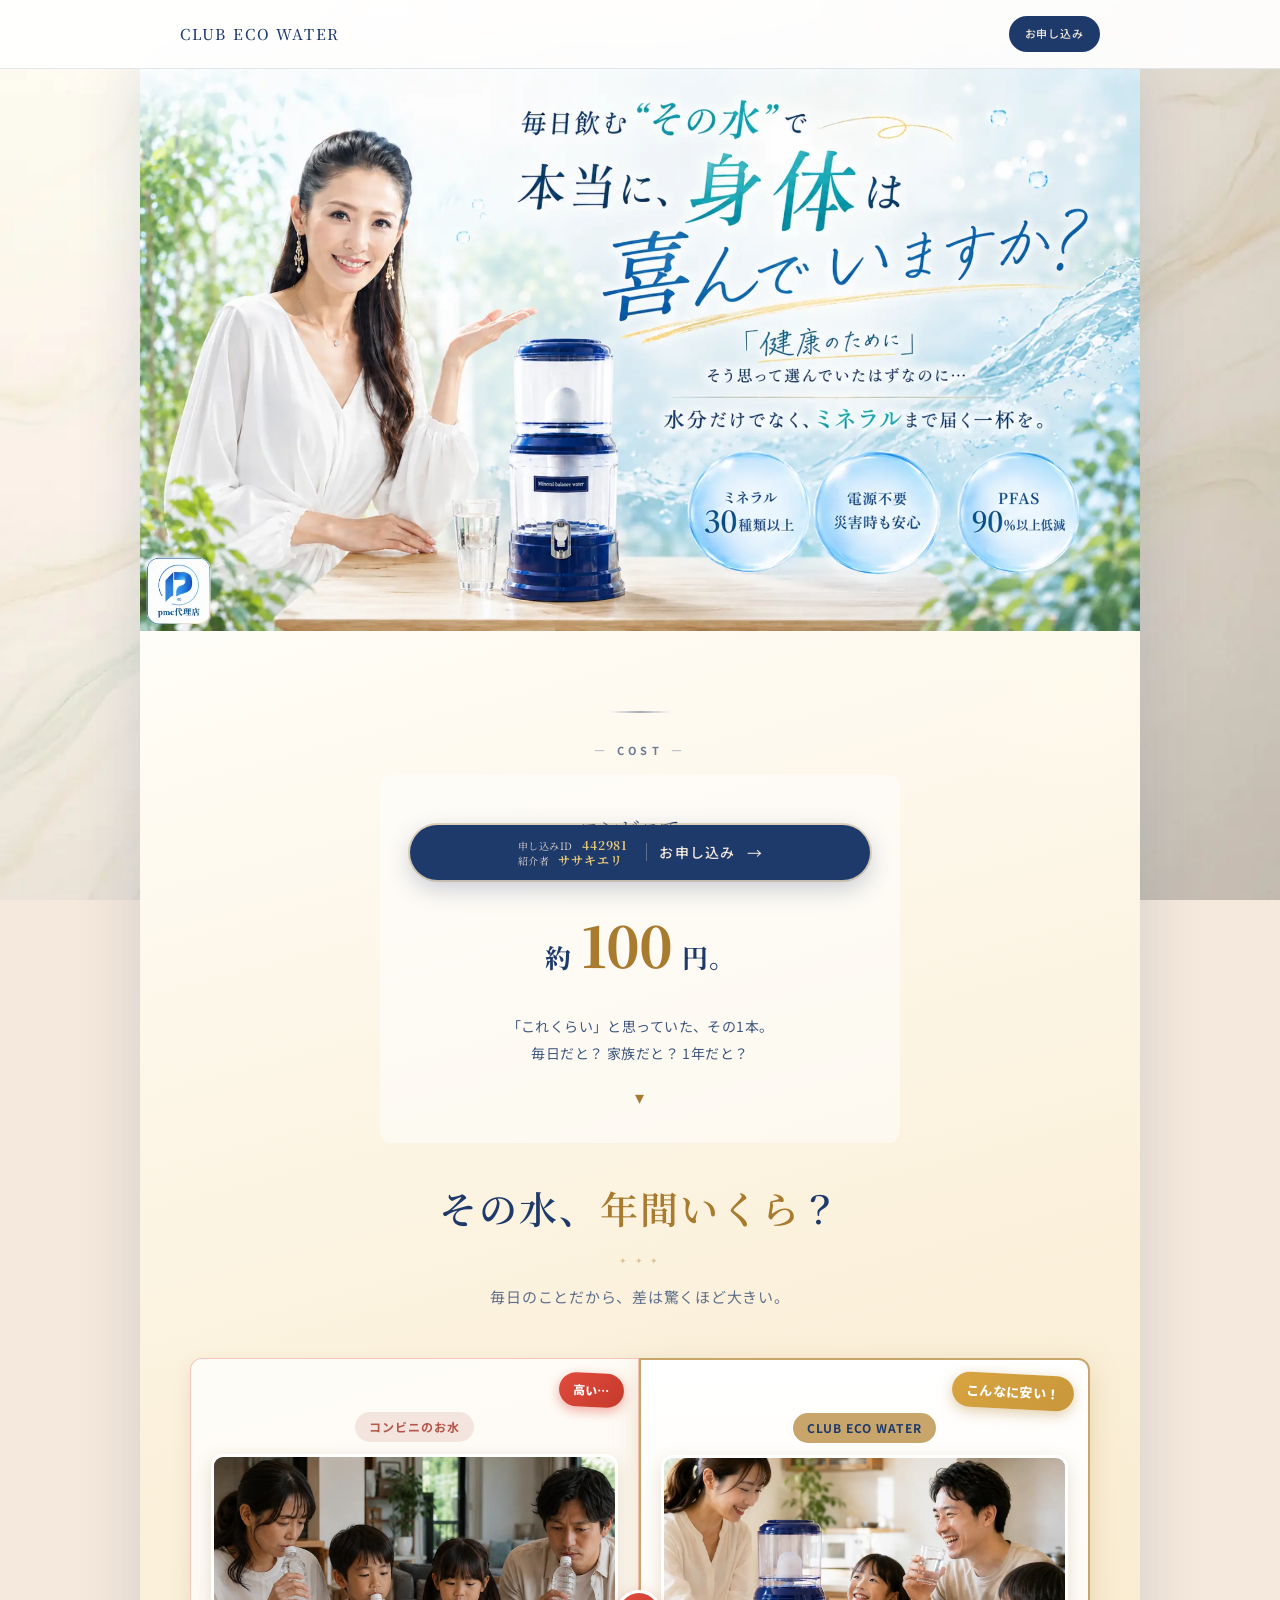
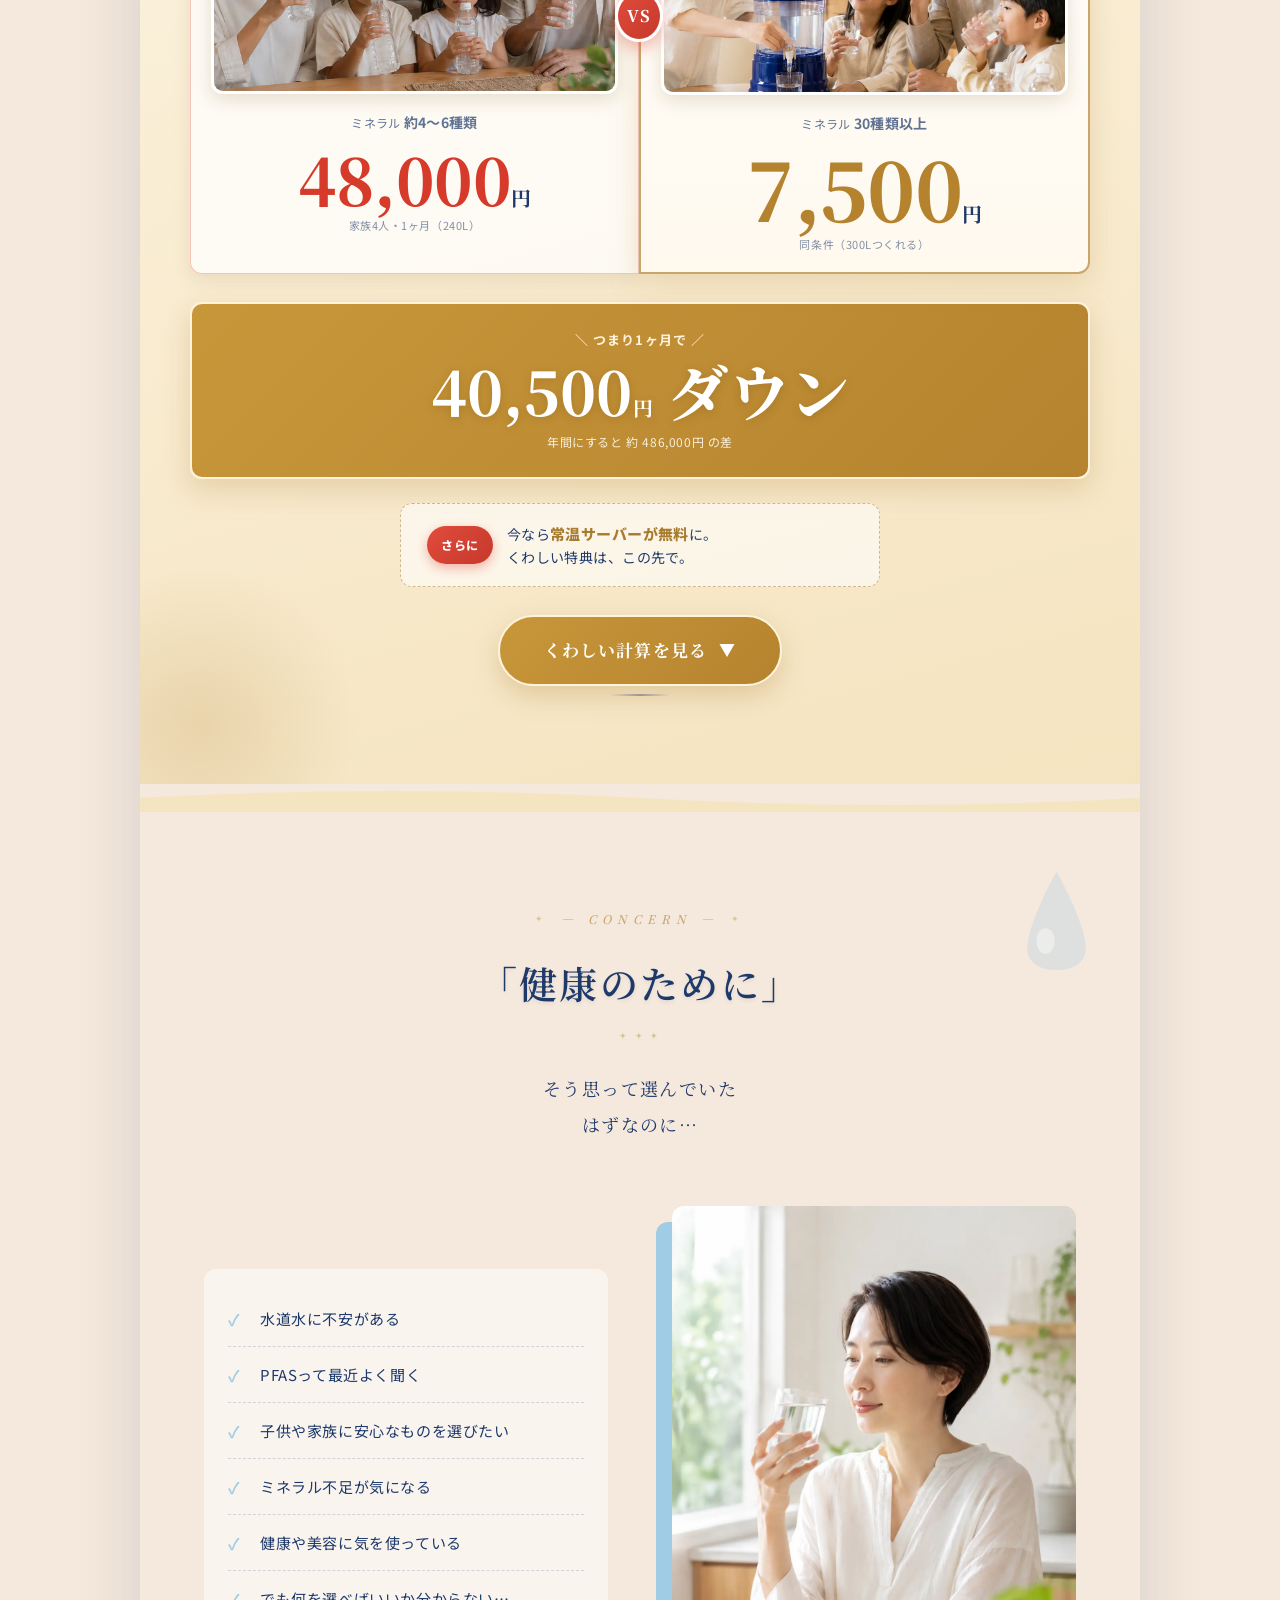
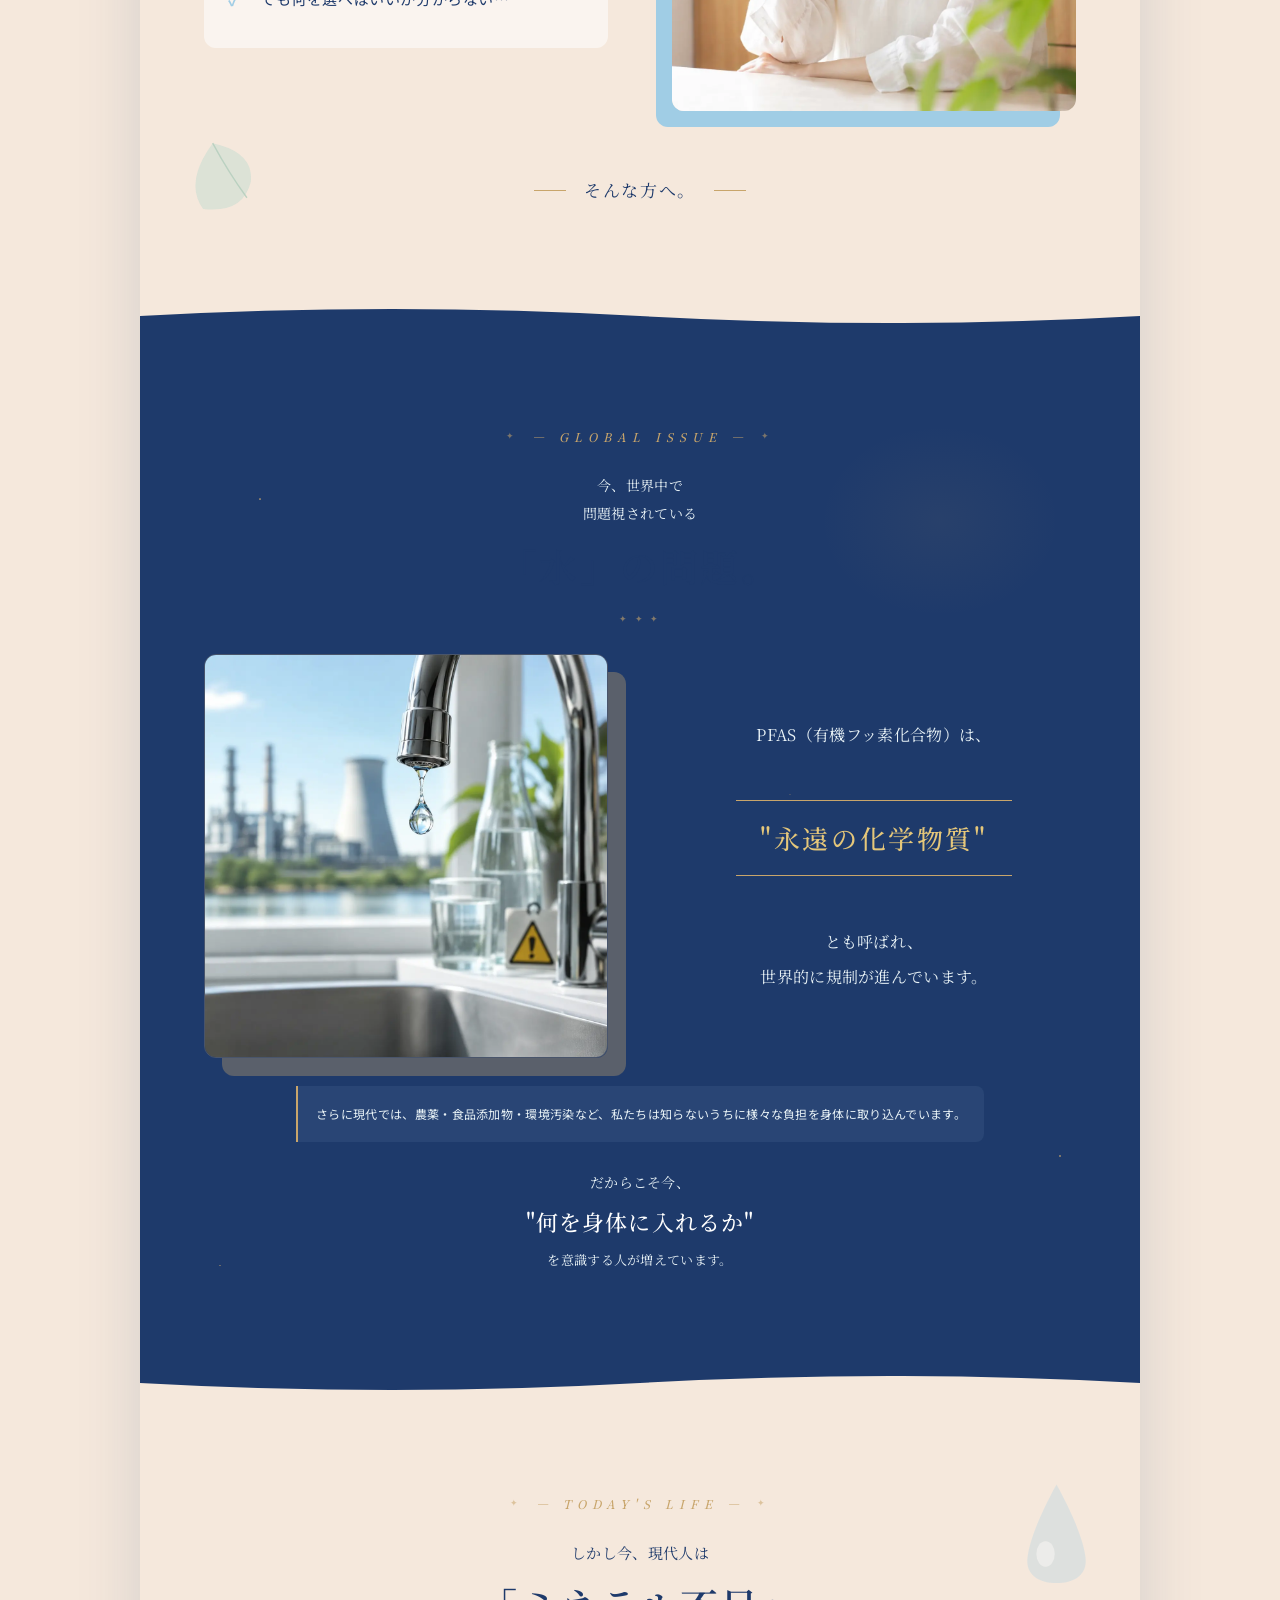
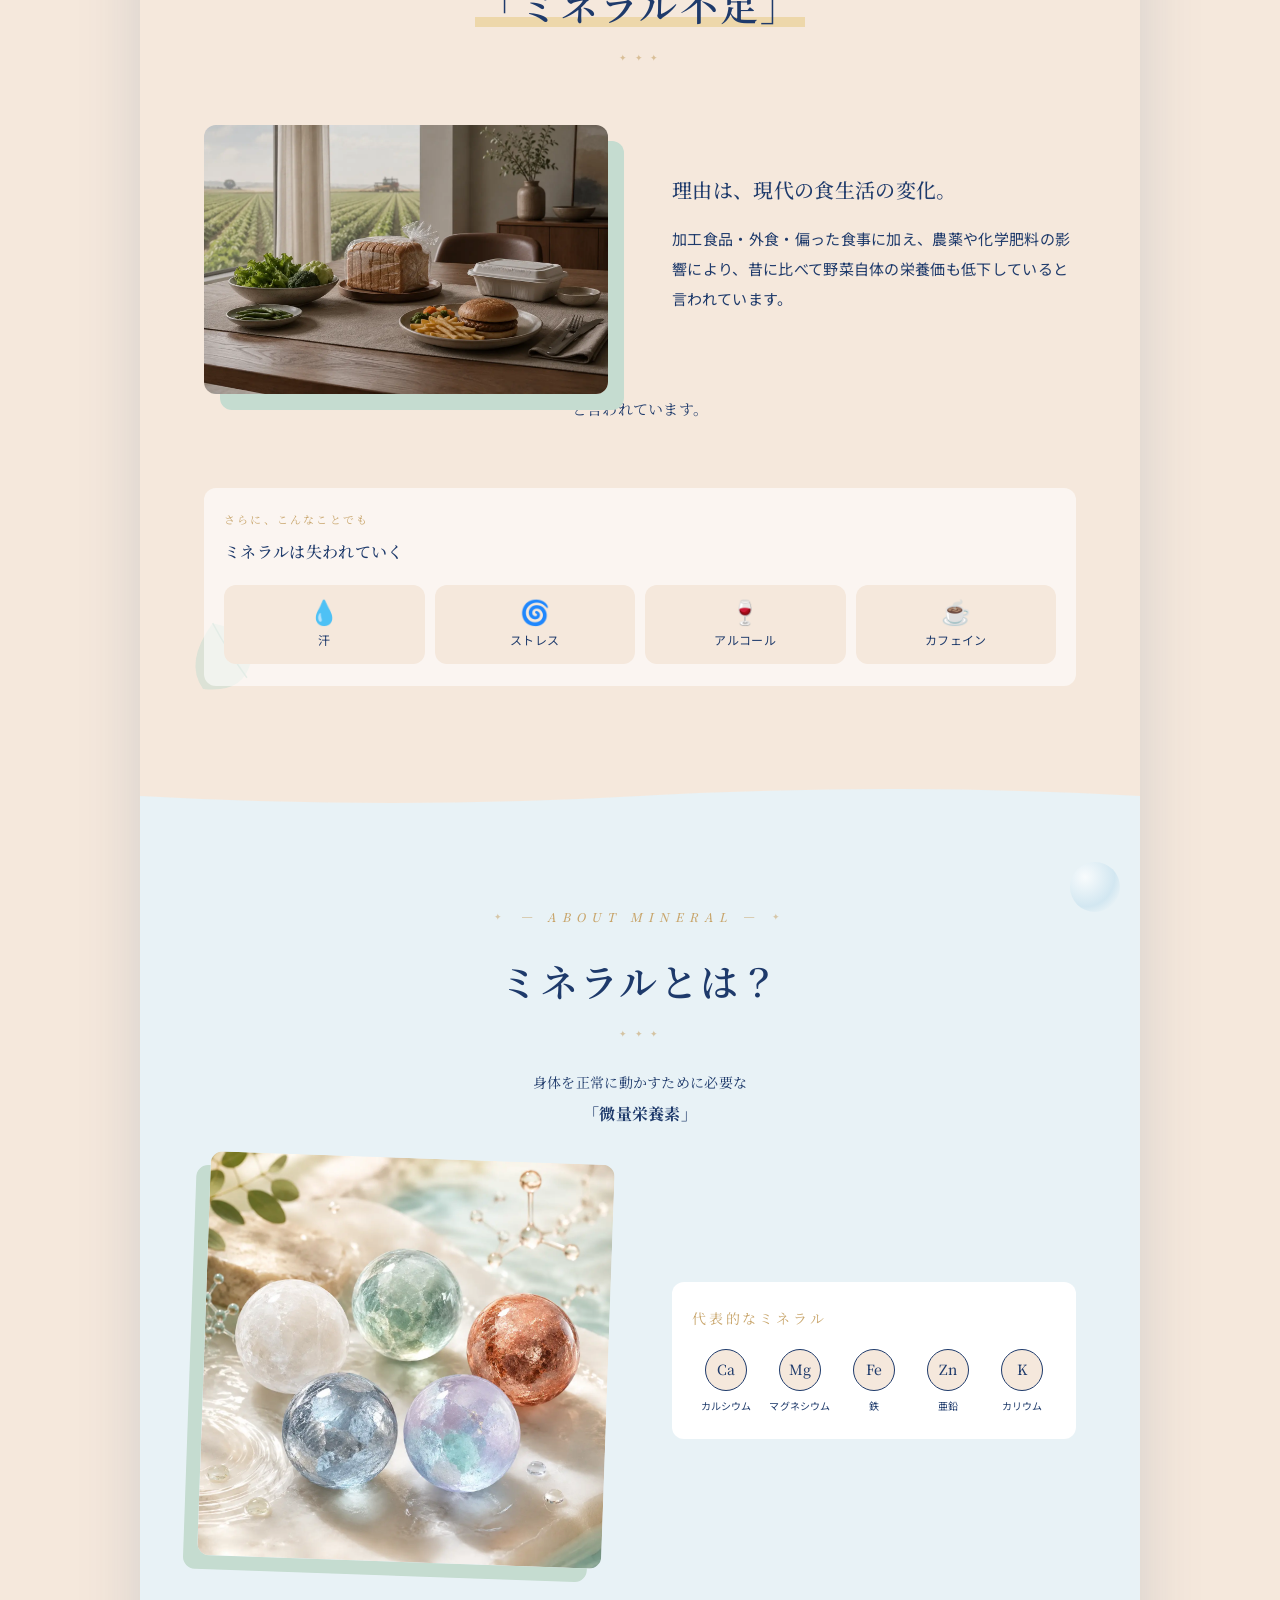
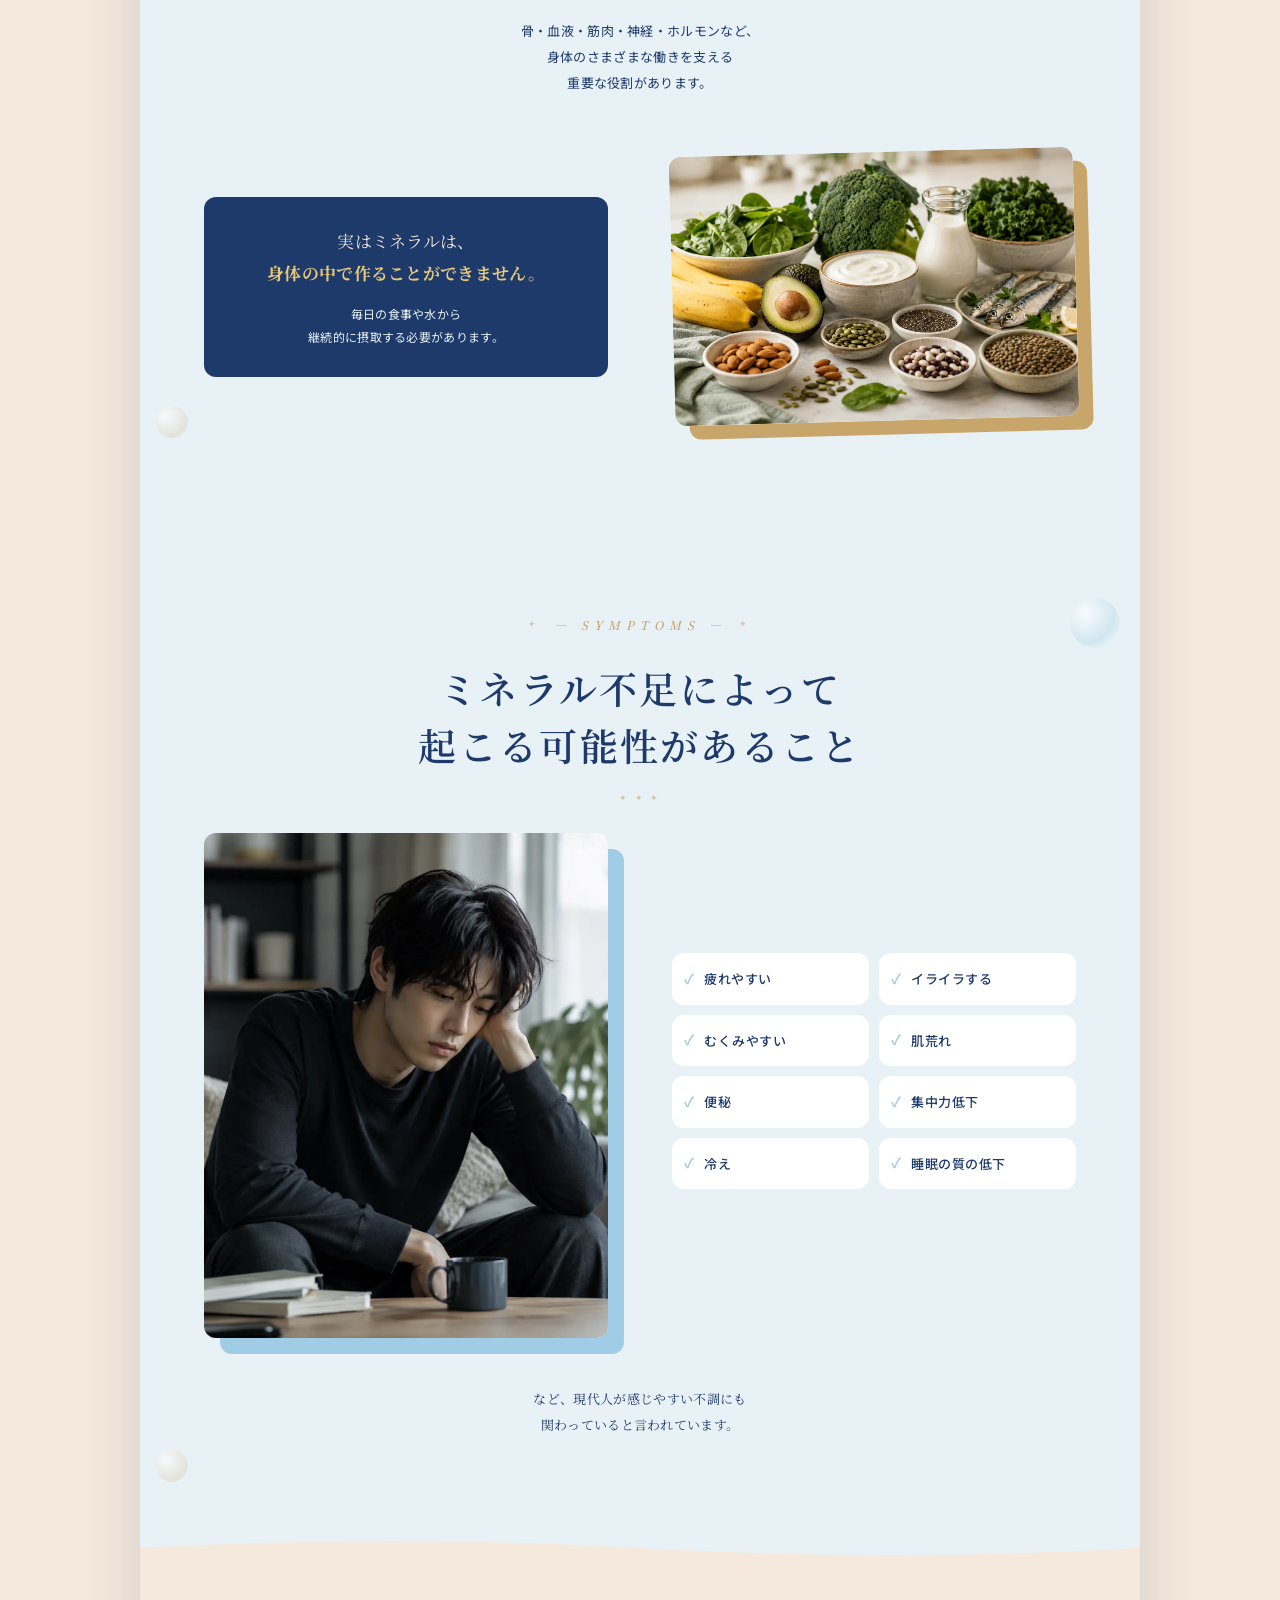
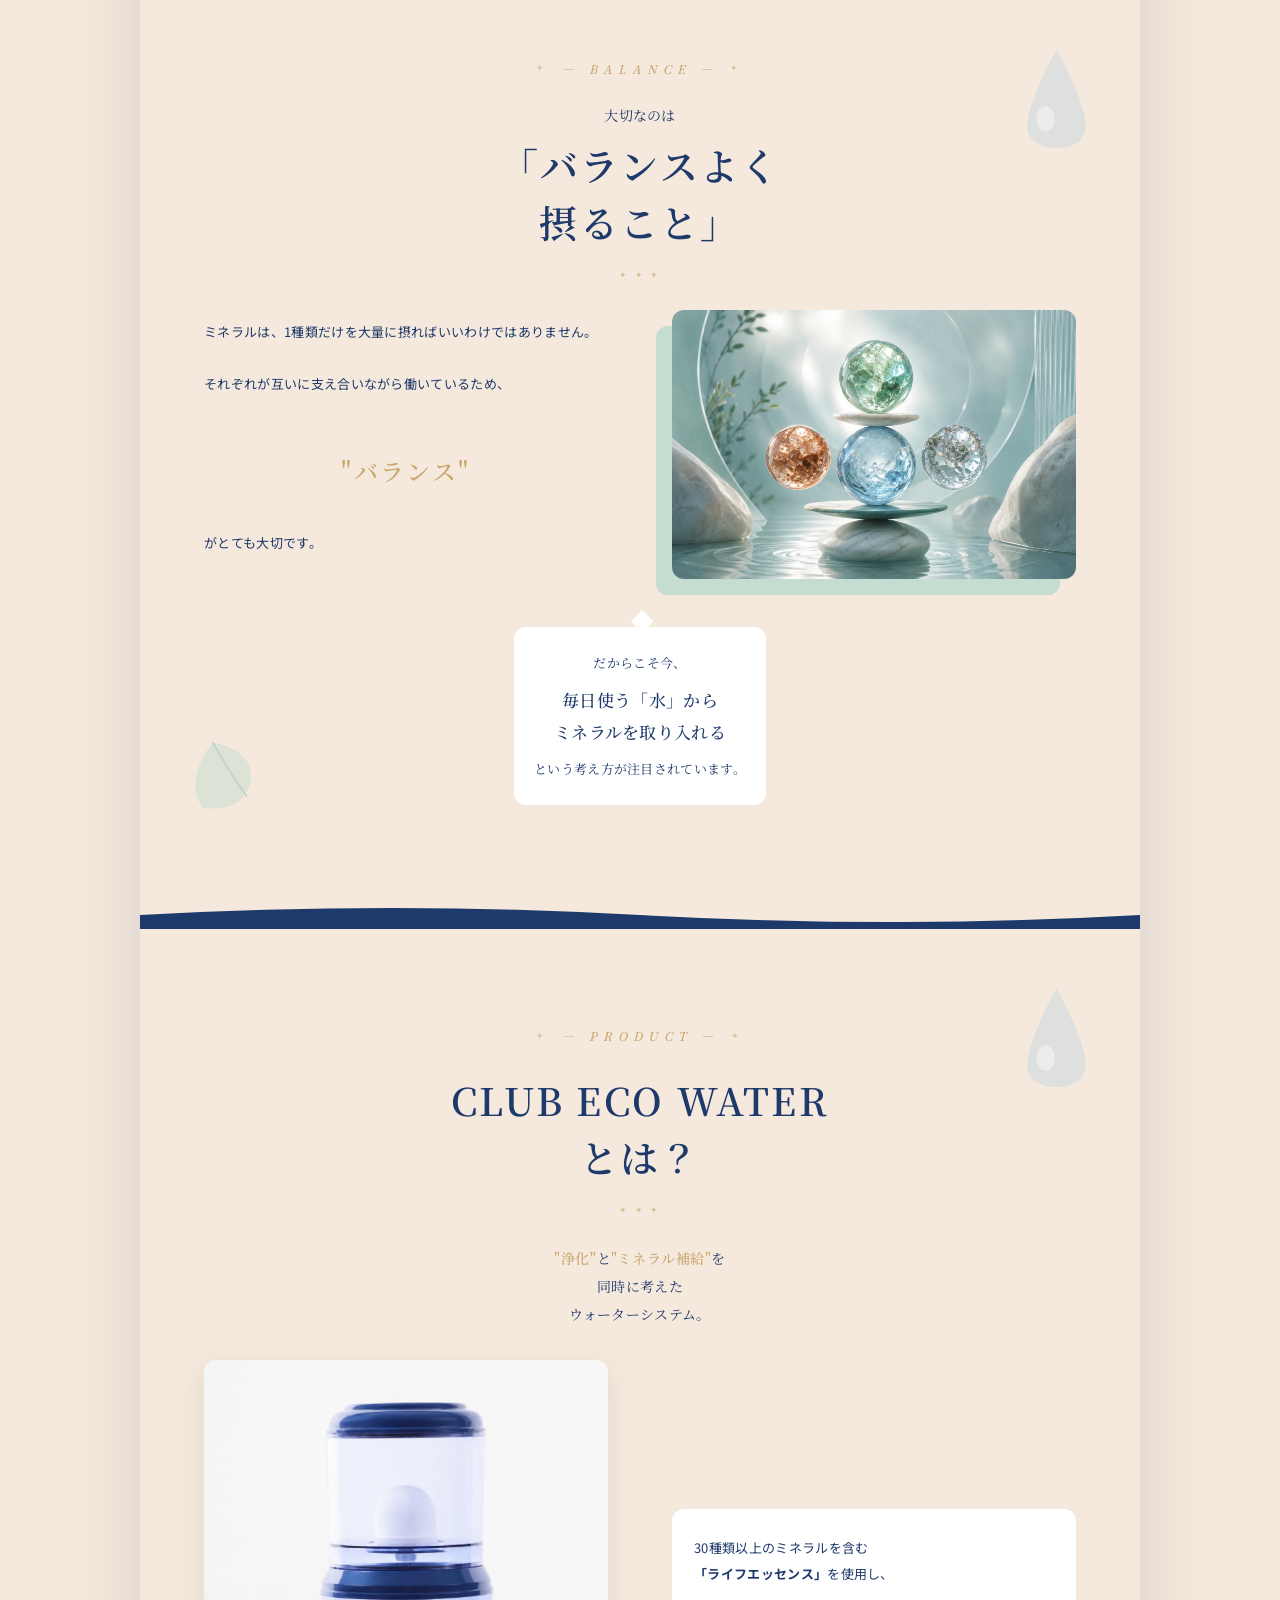
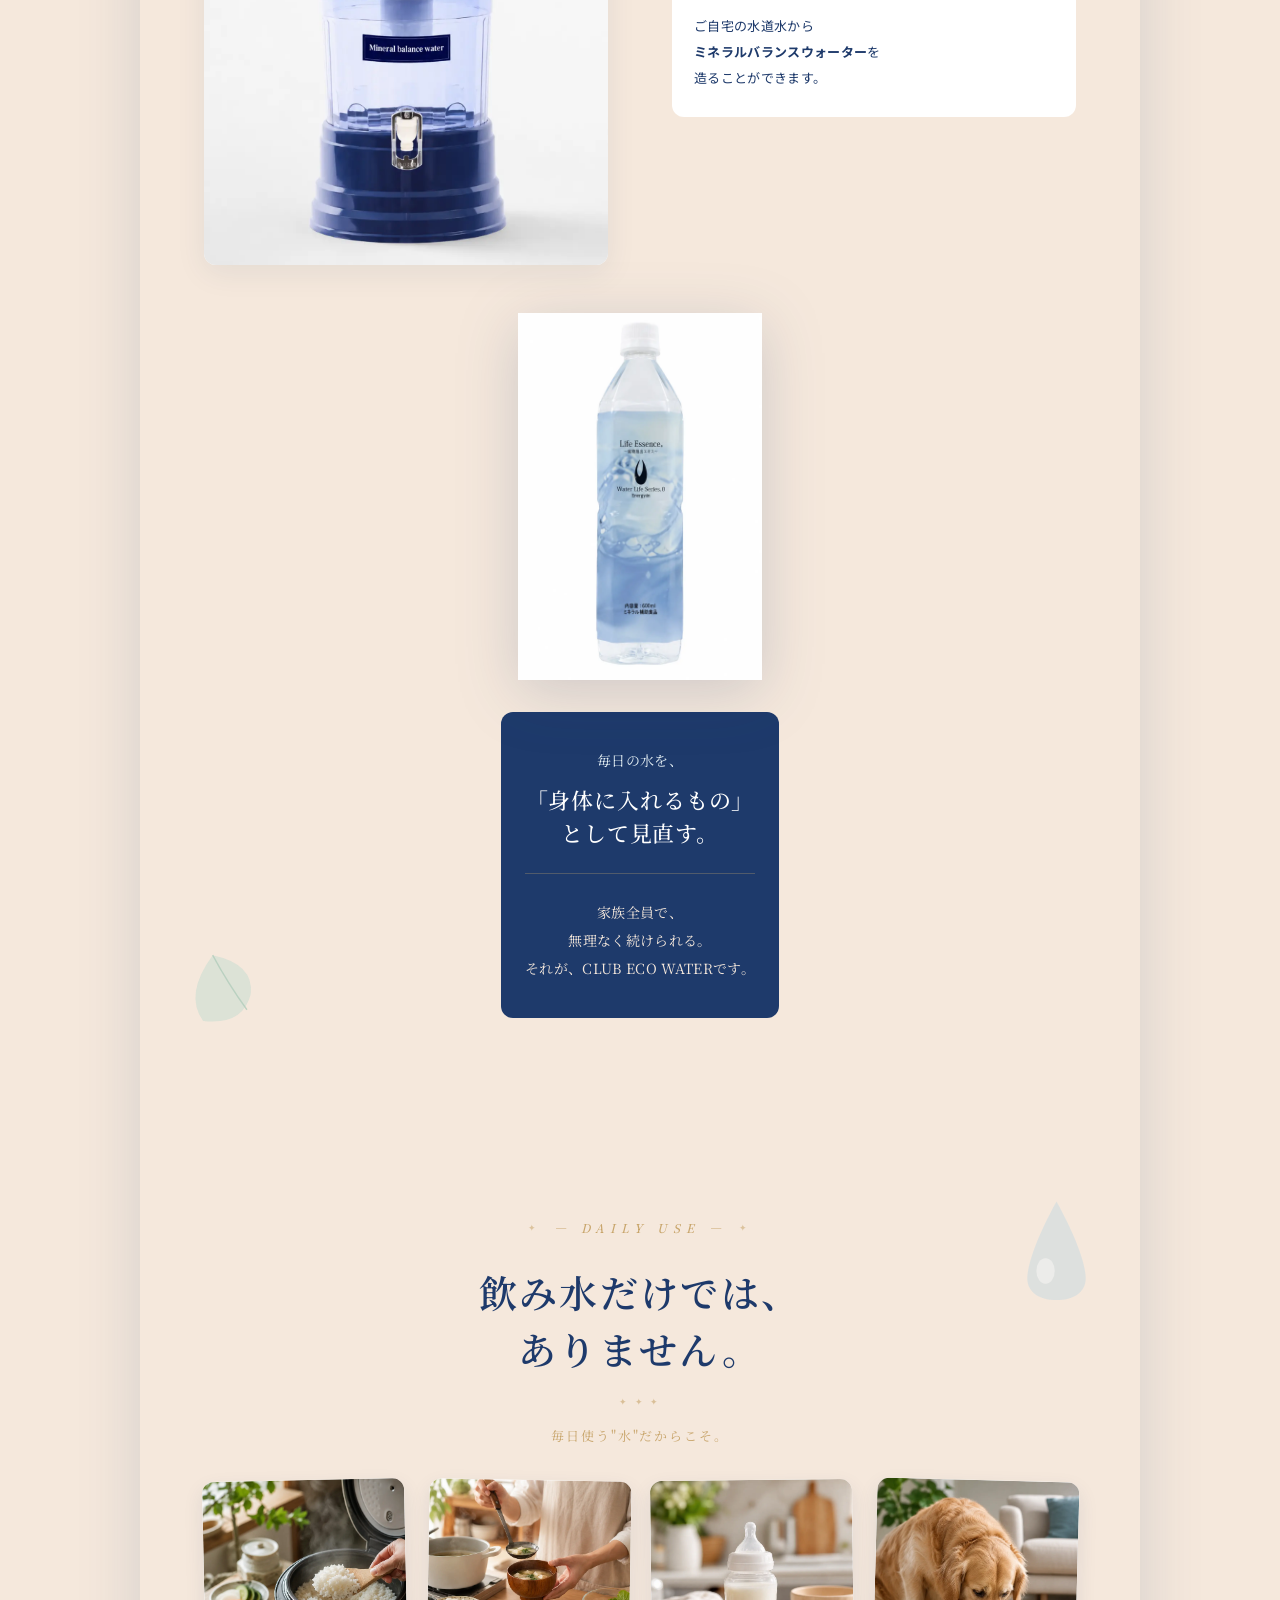
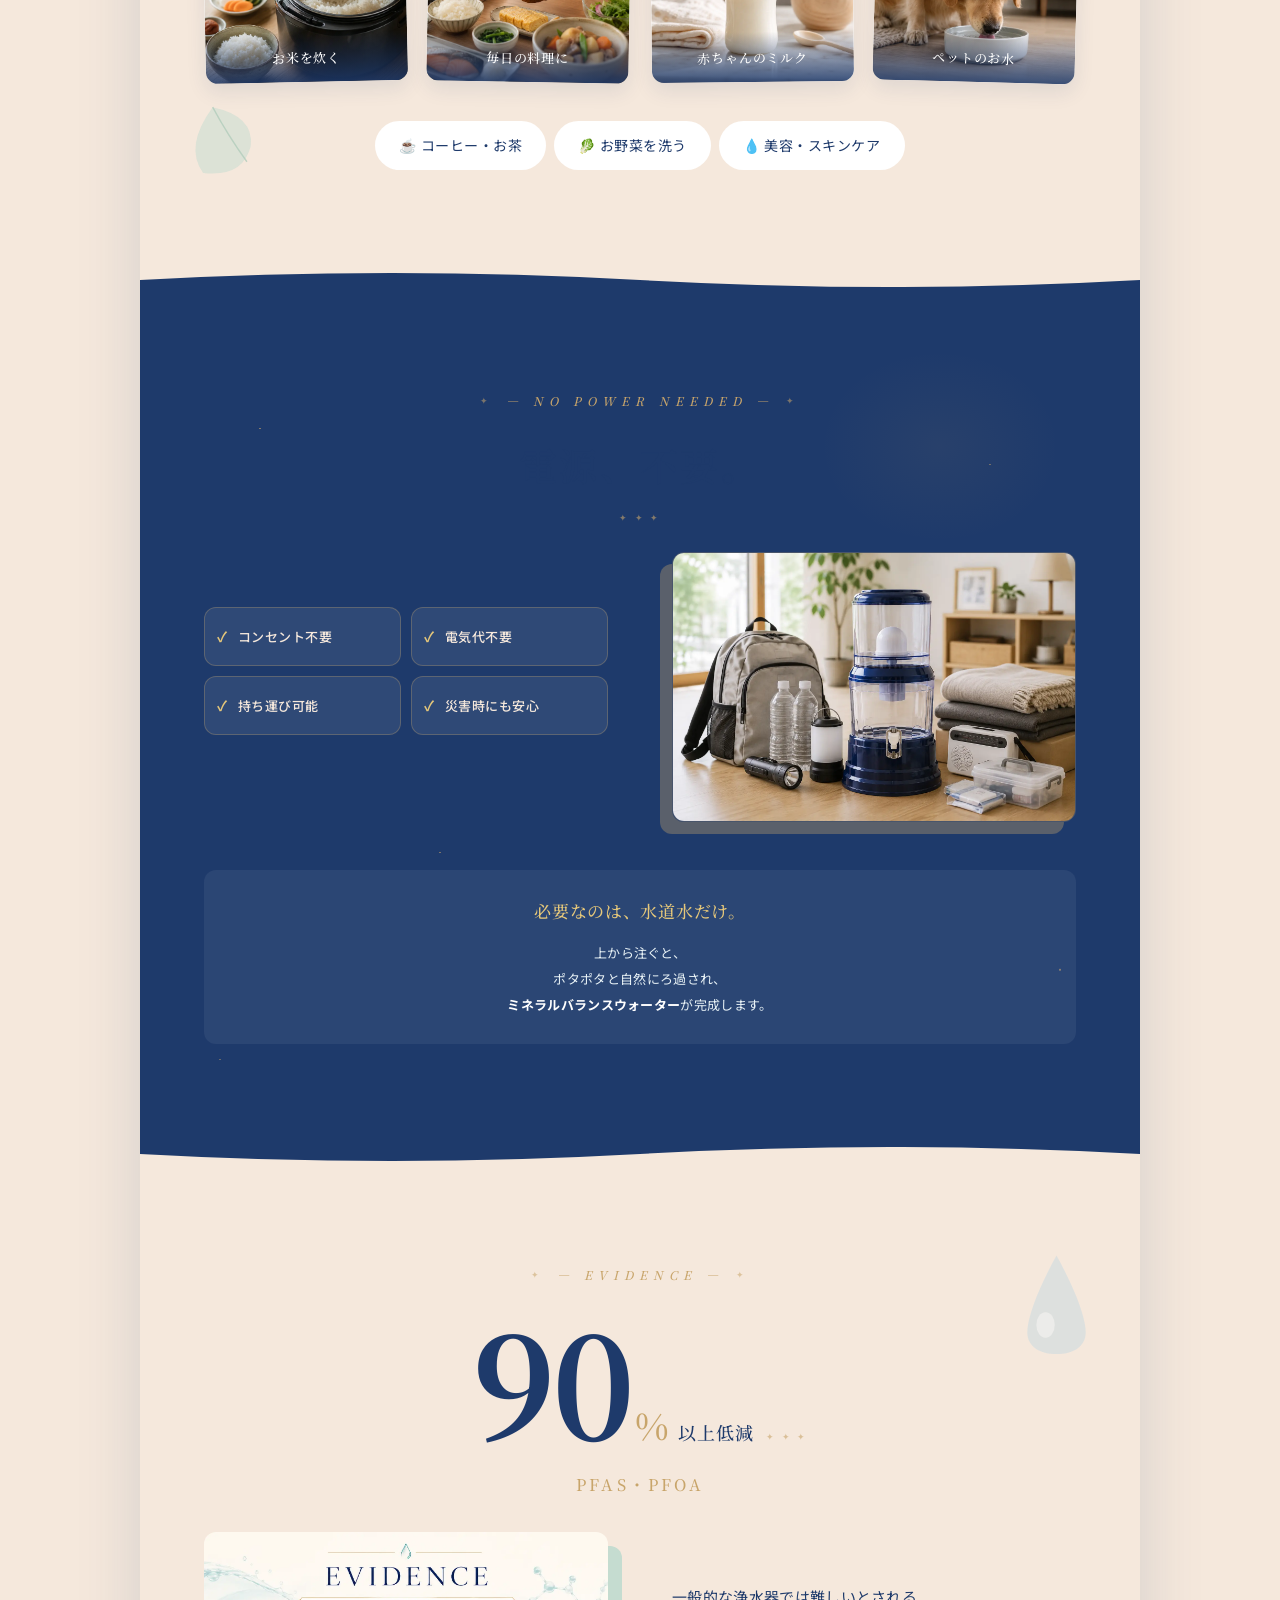
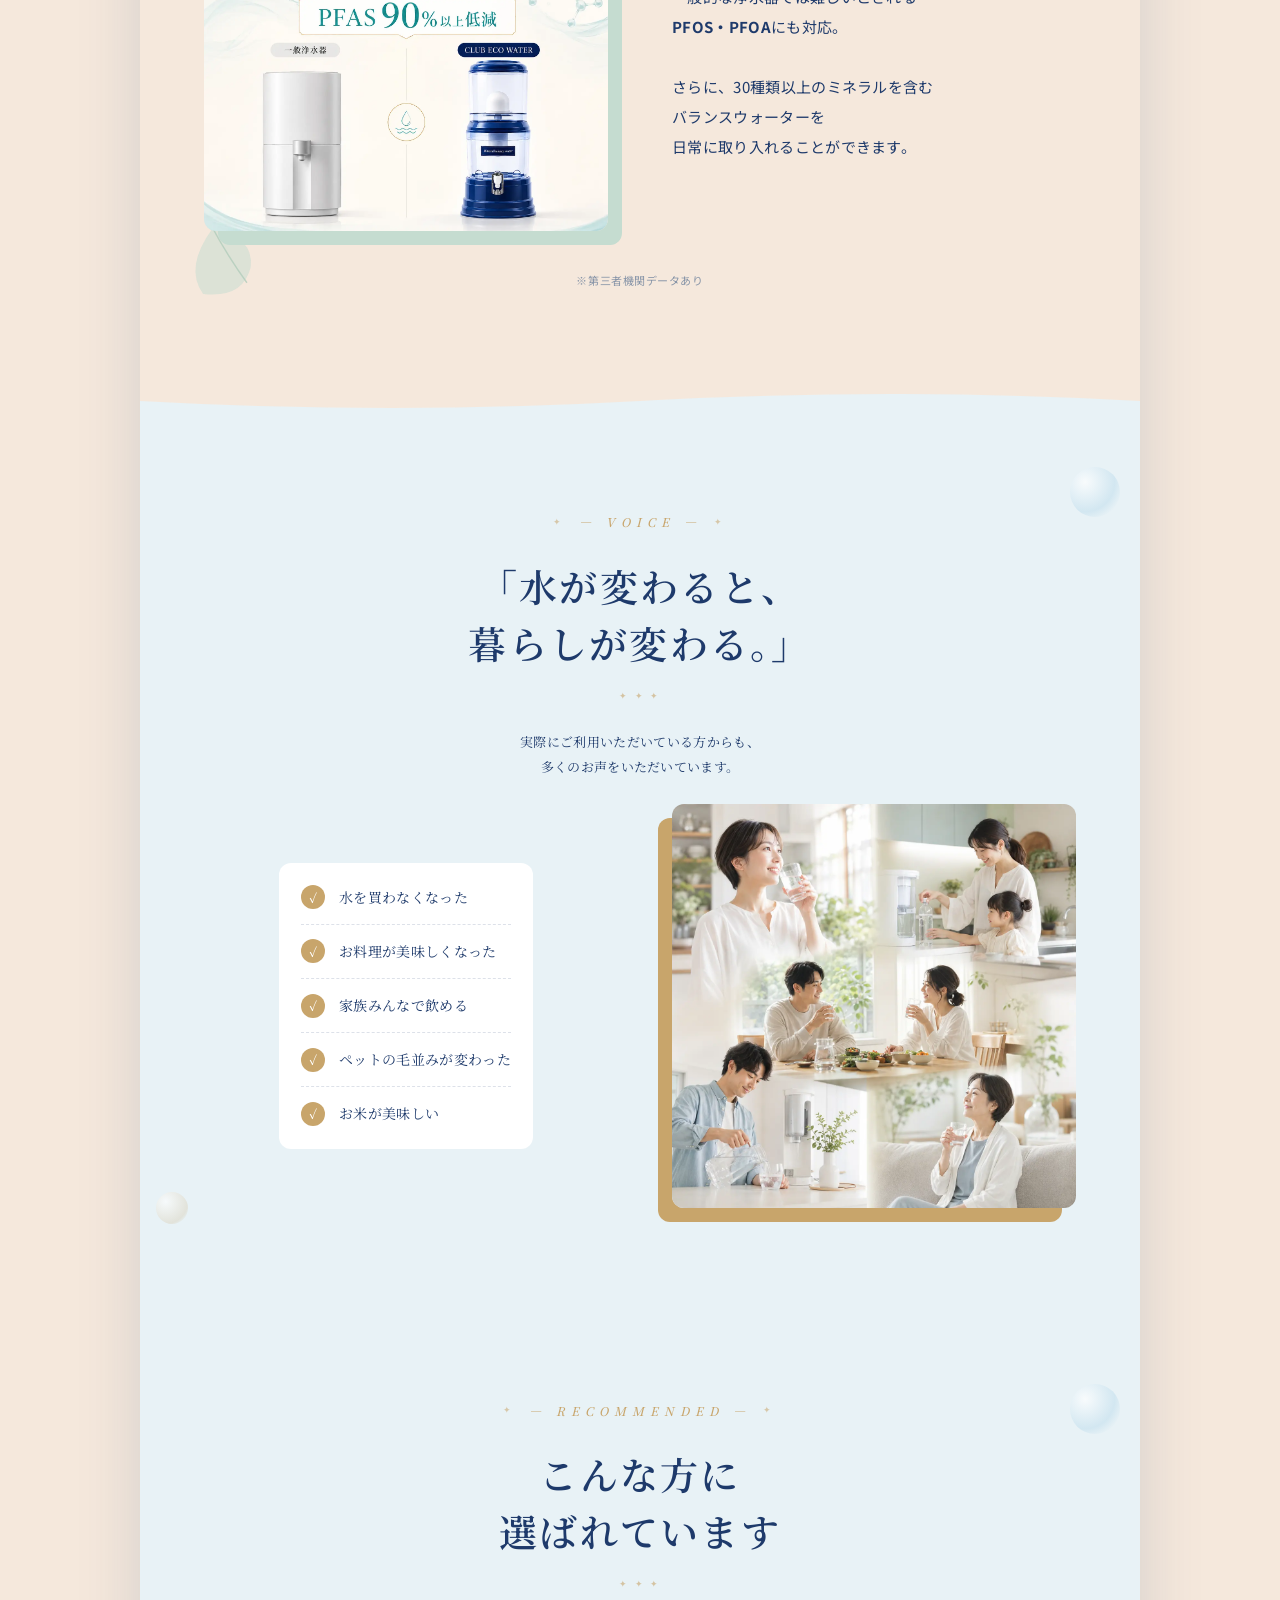
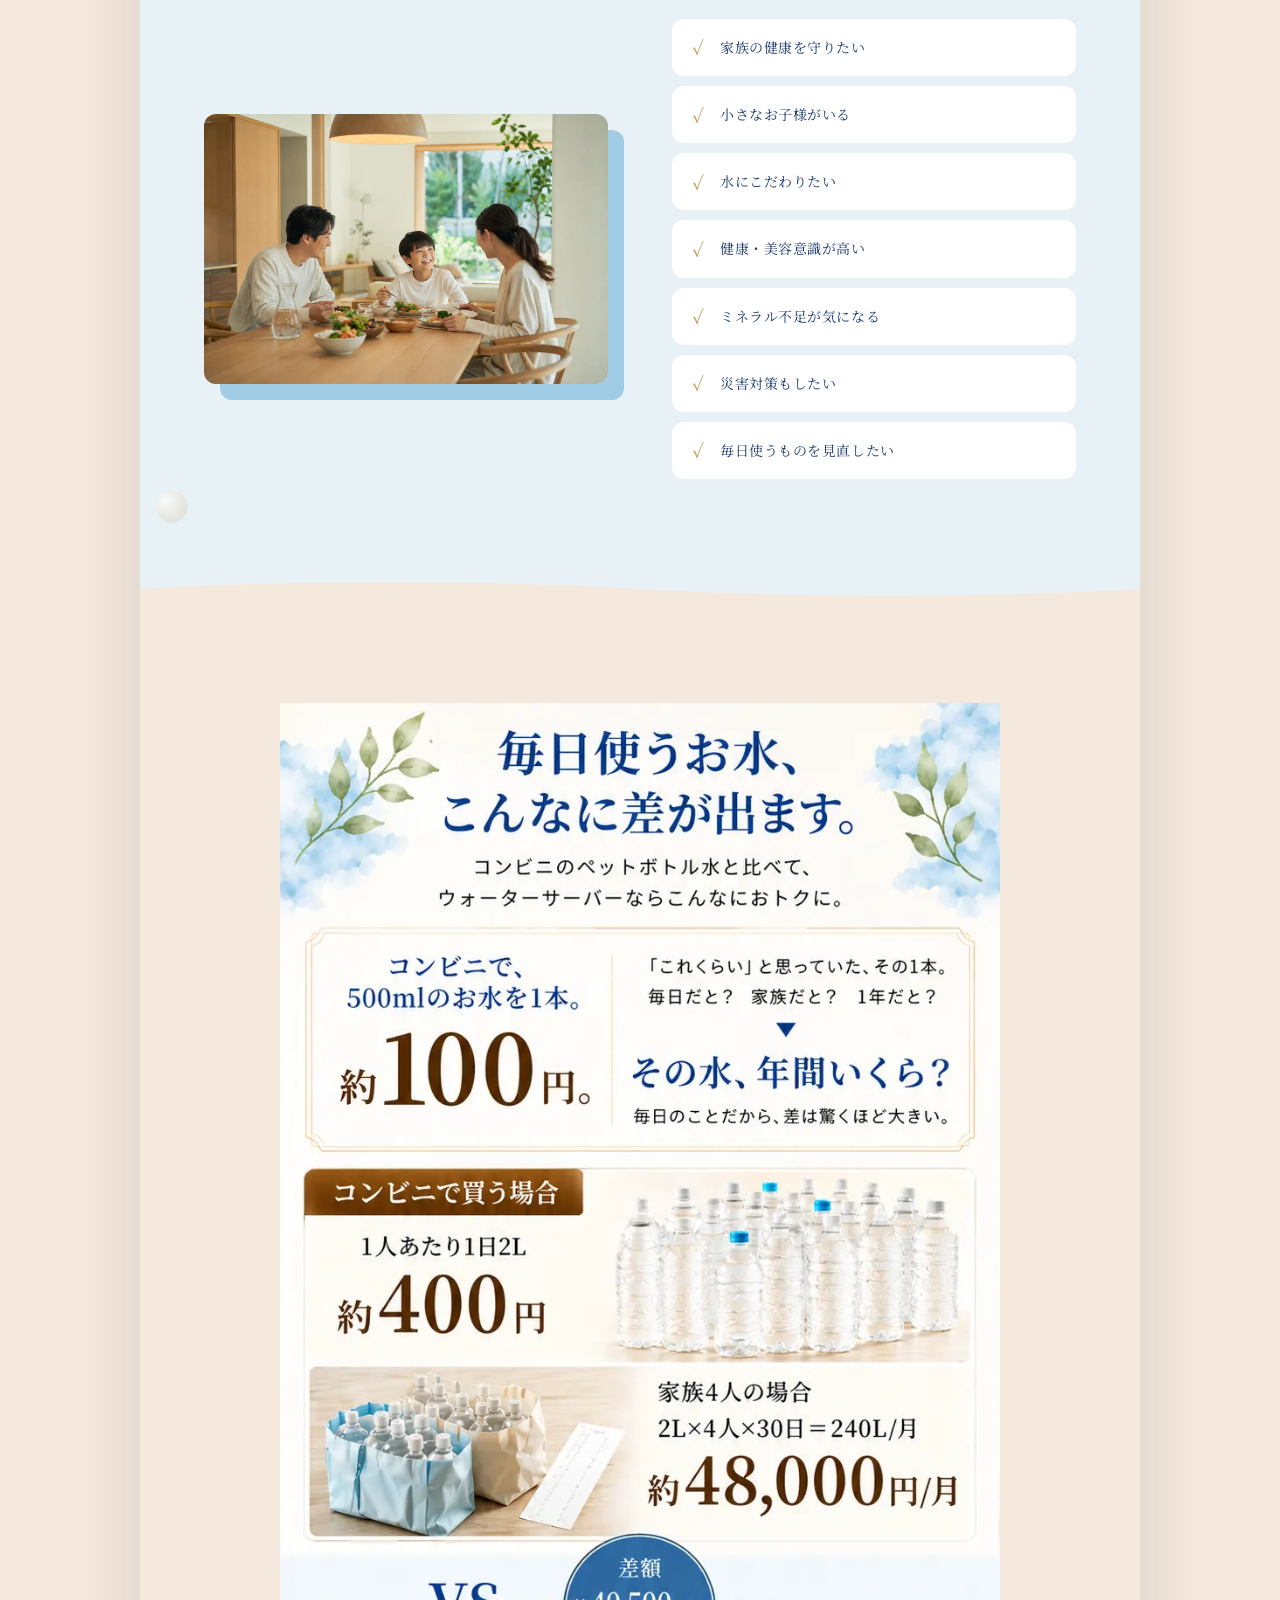
==== commit f27e6855: "100円ペットボトル追加" ====
--- a/index.html
+++ b/index.html
@@ -62,6 +62,22 @@
 <section class="sec-01b reveal" id="cost-digest">
   <div class="sec-01b__inner">
     <p class="sec-01b__eyebrow">— COST —</p>
+
+    <div class="sec-01b__imagine">
+      <p class="sec-01b__imagine-q">
+        コンビニで、<br>
+        <b>500mlのお水を1本</b>。
+      </p>
+      <p class="sec-01b__imagine-price">
+        約 <span class="sec-01b__imagine-num">100</span> 円。
+      </p>
+      <p class="sec-01b__imagine-lead">
+        「これくらい」と思っていた、その1本。<br>
+        毎日だと？ 家族だと？ 1年だと？
+      </p>
+      <span class="sec-01b__imagine-arrow">▾</span>
+    </div>
+
     <h2 class="sec-01b__title">その水、<em>年間いくら</em>？</h2>
     <p class="sec-01b__subtitle">毎日のことだから、差は驚くほど大きい。</p>
 
@@ -101,7 +117,7 @@
 
     <div class="sec-01b__savings">
       <p class="sec-01b__savings-label">＼ つまり1ヶ月で ／</p>
-      <p class="sec-01b__savings-num">40,500<small>円</small> <br>ダウン</p>
+      <p class="sec-01b__savings-num">40,500<small>円</small> ダウン</p>
       <p class="sec-01b__savings-sub">年間にすると 約 486,000円 の差</p>
     </div>
 
@@ -114,7 +130,7 @@
     </div>
 
     <a href="#cost-detail" class="sec-01b__cta">
-      <span class="sec-01b__cta-text">詳細を見る</span>
+      <span class="sec-01b__cta-text">くわしい計算を見る</span>
       <span class="sec-01b__cta-arrow">▼</span>
     </a>
   </div>
@@ -579,7 +595,7 @@
        target="_blank"
        rel="noopener noreferrer"
        class="sec-13b__cta">
-      <span class="sec-13b__cta-text">お申込はこちら</span>
+      <span class="sec-13b__cta-text">お申し込みはこちら</span>
       <span class="sec-13b__cta-arrow">→</span>
     </a>
 
@@ -614,7 +630,7 @@
       <p class="sec-14__price-old">27,400<small>円（税込）</small></p>
       <div class="sec-14__price-arrow">▼</div>
       <p class="sec-14__price-new"><span class="zero">0</span><small>円</small></p>
-      <p class="sec-14__price-note">当サイトからのお申込で</p>
+      <p class="sec-14__price-note">当サイトからのお申し込みで</p>
     </div>
 
     <p class="sec-14__body">
@@ -693,7 +709,7 @@
     </div>
 
     <a href="https://potapotaclub.jp/newentry/" target="_blank" rel="noopener noreferrer" class="cta-button">
-      <span class="cta-button__text">お申込はこちら</span>
+      <span class="cta-button__text">お申し込みはこちら</span>
       <span class="cta-button__arrow">→</span>
     </a>
   </div>
--- a/css/06_pc-view.css
+++ b/css/06_pc-view.css
@@ -28,7 +28,7 @@
    ・切替時はクロスフェード風のトランジション
 ============================================ */
 body {
-  background-image: url('../images/pc-bg2.webp');
+  background-image: url('../images/pc-bg1.webp');
   background-size: cover;
   background-position: center center;
   background-attachment: fixed;
@@ -37,7 +37,7 @@
 }
 
 body.bg-group-2 {
-  background-image: url('../images/pc-bg1.webp');
+  background-image: url('../images/pc-bg2.webp');
 }
 
 body.bg-group-3 {
@@ -141,8 +141,9 @@
   text-align: center;
 }
 
-.sec-02__title { font-size: 44px; margin-bottom: 18px; }
-.sec-02__sub { font-size: 18px; margin-bottom: 64px; }
+.sec-02 .eyebrow { grid-row: 1; }
+.sec-02__title { grid-row: 2; font-size: 44px; margin-bottom: 18px; }
+.sec-02__sub { grid-row: 3; font-size: 18px; margin-bottom: 64px; }
 
 .sec-02__photo {
   grid-column: 2;
@@ -170,7 +171,7 @@
   padding: 14px 0 14px 32px;
 }
 
-.sec-02__closing { margin-top: 64px; }
+.sec-02__closing { grid-row: 5; margin-top: 64px; }
 
 
 /* ============================================
@@ -373,13 +374,13 @@
 }
 
 .sec-06 .eyebrow,
-.sec-06__title,
-.sec-06__closing {
-  grid-column: 1 / -1;
-  text-align: center;
-}
-
-.sec-06__title { font-size: 34px; }
+.sec-06__title {
+  grid-column: 1 / -1;
+  text-align: center;
+}
+
+.sec-06 .eyebrow { grid-row: 1; }
+.sec-06__title { grid-row: 2; font-size: 34px; }
 
 .sec-06__photo {
   grid-column: 1;
@@ -396,6 +397,14 @@
   grid-row: 3;
   align-self: center;
   grid-template-columns: 1fr 1fr;
+}
+
+/* closing文は写真・症状グリッドの下に明示配置（重なり防止） */
+.sec-06__closing {
+  grid-column: 1 / -1;
+  grid-row: 4;
+  text-align: center;
+  margin-top: 48px;
 }
 
 
@@ -420,11 +429,14 @@
   justify-self: center;
 }
 
-.sec-07__title { font-size: 40px; }
+.sec-07 .eyebrow { grid-row: 1; }
+.sec-07__lead { grid-row: 2; }
+.sec-07__title { grid-row: 3; font-size: 40px; }
 
 .sec-07__photo {
   grid-column: 2;
-  grid-row: 4;
+  grid-row: 4 / 7;
+  align-self: center;
   margin: 0;
   transform: rotate(1.5deg);
   box-shadow: -16px 16px 0 var(--c-mint);
@@ -432,13 +444,35 @@
 
 .sec-07__photo:hover { transform: rotate(0); }
 
-.sec-07__body {
-  grid-column: 1;
-  grid-row: 4;
-  align-self: center;
+/* 左カラム：body → keyword → body を縦に */
+.sec-07__body:nth-of-type(1) {
+  grid-column: 1;
+  grid-row: 4;
+  align-self: end;
   font-size: 15px;
   text-align: left;
   margin: 0;
+}
+
+.sec-07__keyword {
+  grid-column: 1;
+  grid-row: 5;
+  justify-self: center;
+  align-self: center;
+}
+
+.sec-07__body:nth-of-type(2) {
+  grid-column: 1;
+  grid-row: 6;
+  align-self: start;
+  font-size: 15px;
+  text-align: left;
+  margin: 0;
+}
+
+.sec-07__bridge {
+  grid-row: 7;
+  margin-top: 48px;
 }
 
 
@@ -584,6 +618,10 @@
   justify-self: center;
 }
 
+.sec-11 .eyebrow { grid-row: 1; }
+.sec-11__title { grid-row: 2; }
+.sec-11__lead { grid-row: 3; }
+
 .big-number { font-size: 140px; }
 
 .sec-11__photo {
@@ -602,6 +640,11 @@
   align-self: center;
   text-align: left;
   font-size: 15px;
+}
+
+.sec-11__note {
+  grid-row: 5;
+  margin-top: 40px;
 }
 
 
@@ -698,7 +741,9 @@
   text-align: center;
 }
 
-.sec-14__title { font-size: 46px; }
+.sec-14 .eyebrow { grid-row: 1; }
+.sec-14__lead { grid-row: 2; }
+.sec-14__title { grid-row: 3; font-size: 46px; }
 
 .sec-14__photo {
   grid-column: 2;
@@ -714,6 +759,11 @@
 }
 
 .sec-14__price-new { font-size: 110px; }
+
+.sec-14__body {
+  grid-row: 5;
+  margin-top: 40px;
+}
 
 
 /* ============================================
--- a/css/07_cost-sections.css
+++ b/css/07_cost-sections.css
@@ -73,6 +73,69 @@
   margin-bottom: 14px;
   font-weight: 700;
   opacity: 0.65;
+}
+
+/* ---- 「500ml 100円」からの想像誘導 ---- */
+.sec-01b__imagine {
+  background: rgba(255,255,255,0.55);
+  border-radius: var(--radius-md);
+  padding: 28px 24px 24px;
+  margin: 0 auto 36px;
+  max-width: 380px;
+  text-align: center;
+  position: relative;
+}
+
+.sec-01b__imagine-q {
+  font-family: var(--f-serif);
+  font-size: 17px;
+  color: var(--c-navy);
+  line-height: 1.7;
+  margin-bottom: 10px;
+}
+
+.sec-01b__imagine-q b {
+  font-weight: 700;
+  font-size: 19px;
+}
+
+.sec-01b__imagine-price {
+  font-family: var(--f-serif);
+  font-size: 22px;
+  color: var(--c-navy);
+  font-weight: 700;
+  margin-bottom: 18px;
+  letter-spacing: 0.02em;
+}
+
+.sec-01b__imagine-num {
+  font-size: 44px;
+  font-weight: 800;
+  color: #A87B2E;
+  letter-spacing: -0.01em;
+  margin: 0 2px;
+}
+
+.sec-01b__imagine-lead {
+  font-family: var(--f-sans);
+  font-size: 13px;
+  color: var(--c-navy);
+  line-height: 1.9;
+  opacity: 0.85;
+  letter-spacing: 0.03em;
+}
+
+.sec-01b__imagine-arrow {
+  display: block;
+  font-size: 18px;
+  color: #A87B2E;
+  margin-top: 14px;
+  animation: imagineBounce 1.8s ease-in-out infinite;
+}
+
+@keyframes imagineBounce {
+  0%, 100% { transform: translateY(0); opacity: 0.7; }
+  50% { transform: translateY(5px); opacity: 1; }
 }
 
 .sec-01b__title {
@@ -906,6 +969,16 @@
   .sec-01b__title { font-size: 36px; }
   .sec-01b__subtitle { font-size: 15px; margin-bottom: 48px; }
 
+  .sec-01b__imagine {
+    max-width: 520px;
+    padding: 36px 40px 30px;
+  }
+  .sec-01b__imagine-q { font-size: 20px; }
+  .sec-01b__imagine-q b { font-size: 23px; }
+  .sec-01b__imagine-price { font-size: 26px; }
+  .sec-01b__imagine-num { font-size: 56px; }
+  .sec-01b__imagine-lead { font-size: 14px; }
+
   .sec-01b__teaser {
     max-width: 480px;
     padding: 18px 26px;
--- a/css/08_mobile-performance.css
+++ b/css/08_mobile-performance.css
@@ -61,6 +61,11 @@
     animation: mobileSoftPulse 2.6s ease-in-out infinite !important;
   }
 
+  /* 「500ml100円」想像誘導の矢印：translateYは重いのでopacityのみに軽量化 */
+  .sec-01b__imagine-arrow {
+    animation: mobileSoftPulse 1.8s ease-in-out infinite !important;
+  }
+
   @keyframes mobileSoftPulse {
     0%, 100% { opacity: 1; }
     50% { opacity: 0.88; }
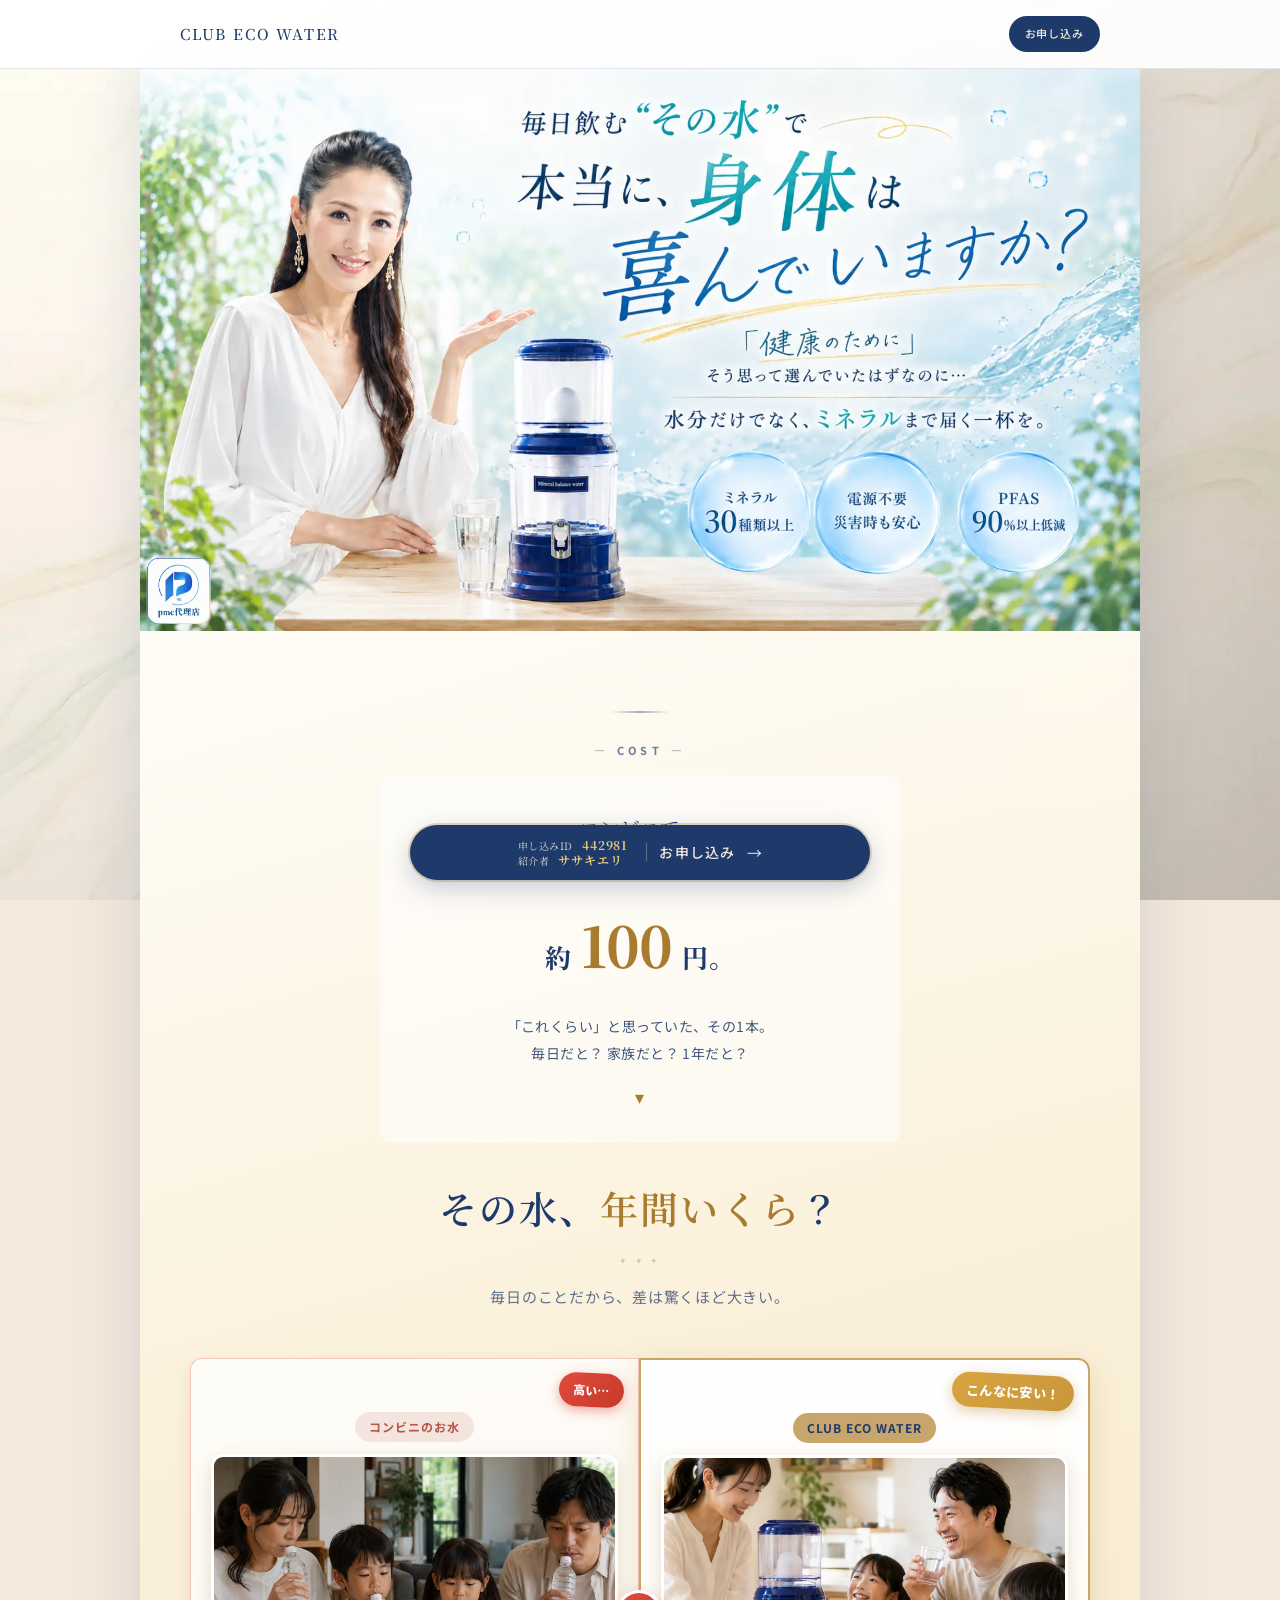
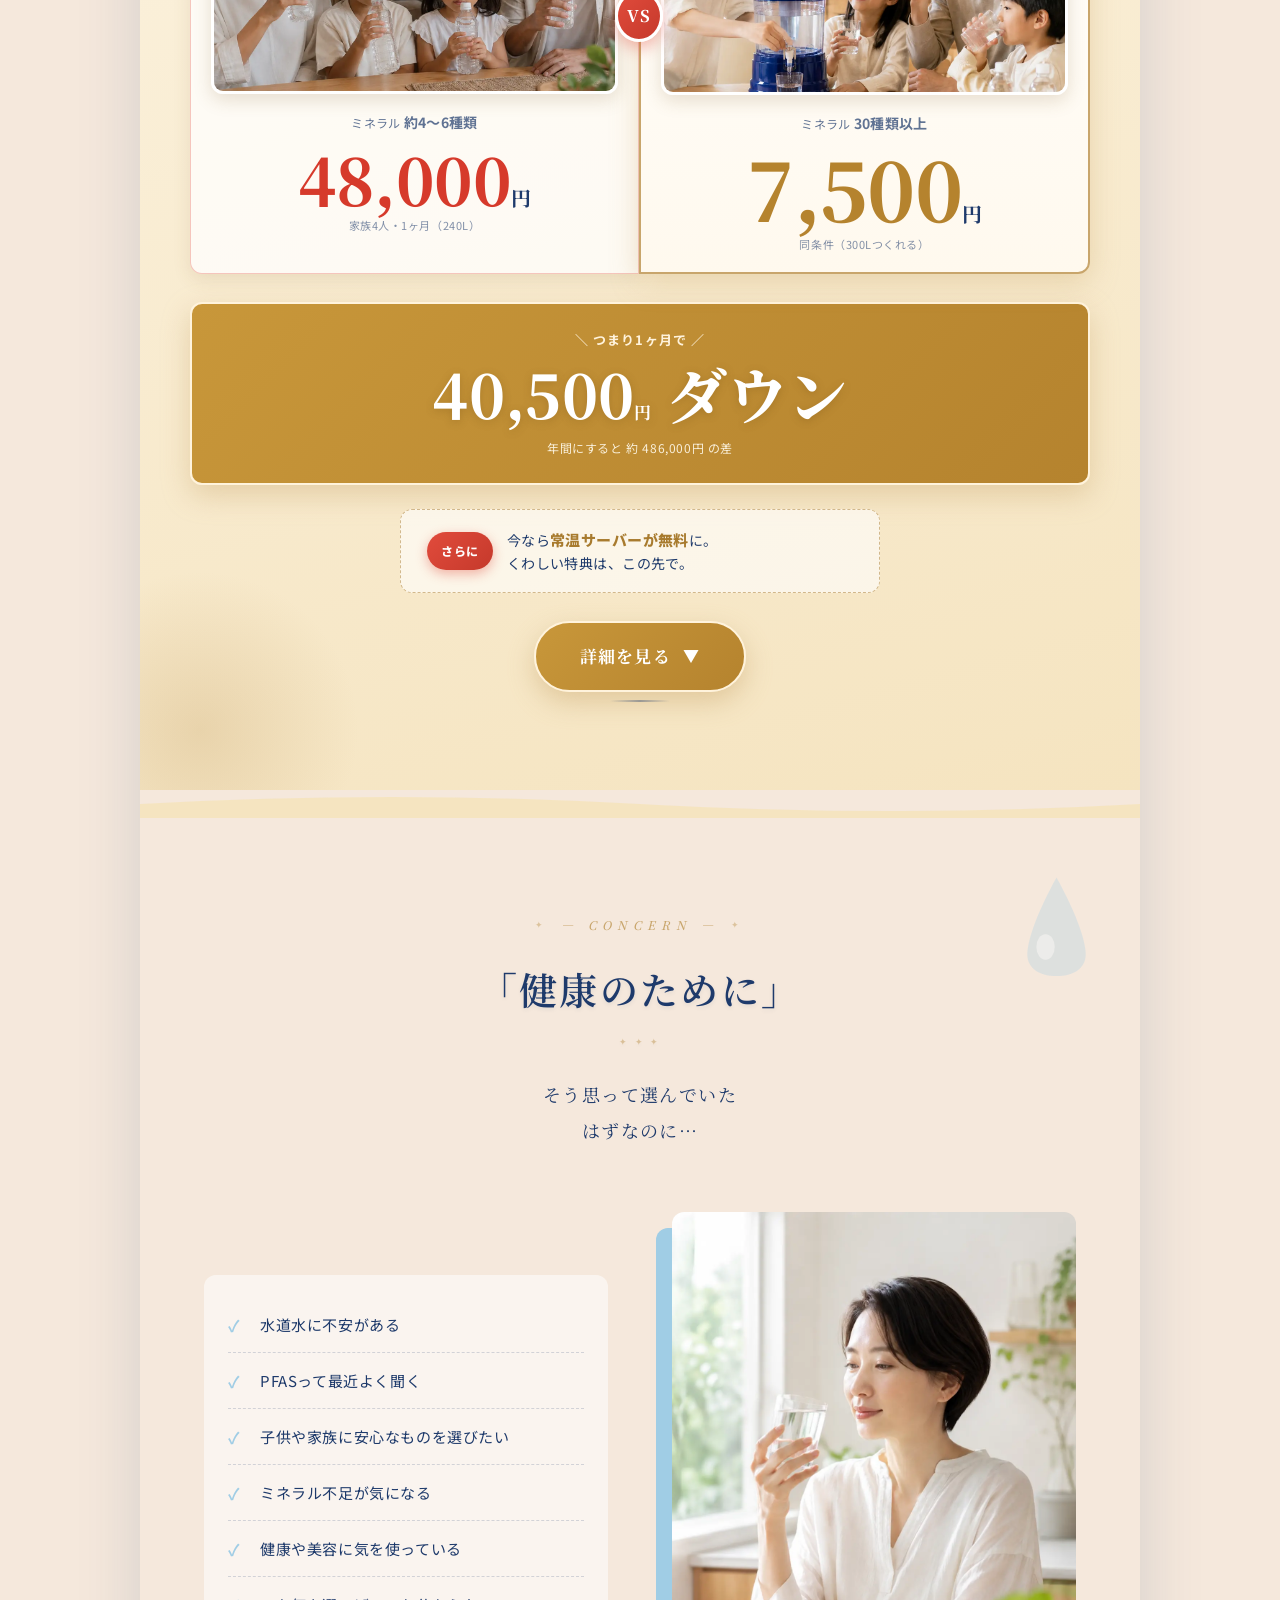
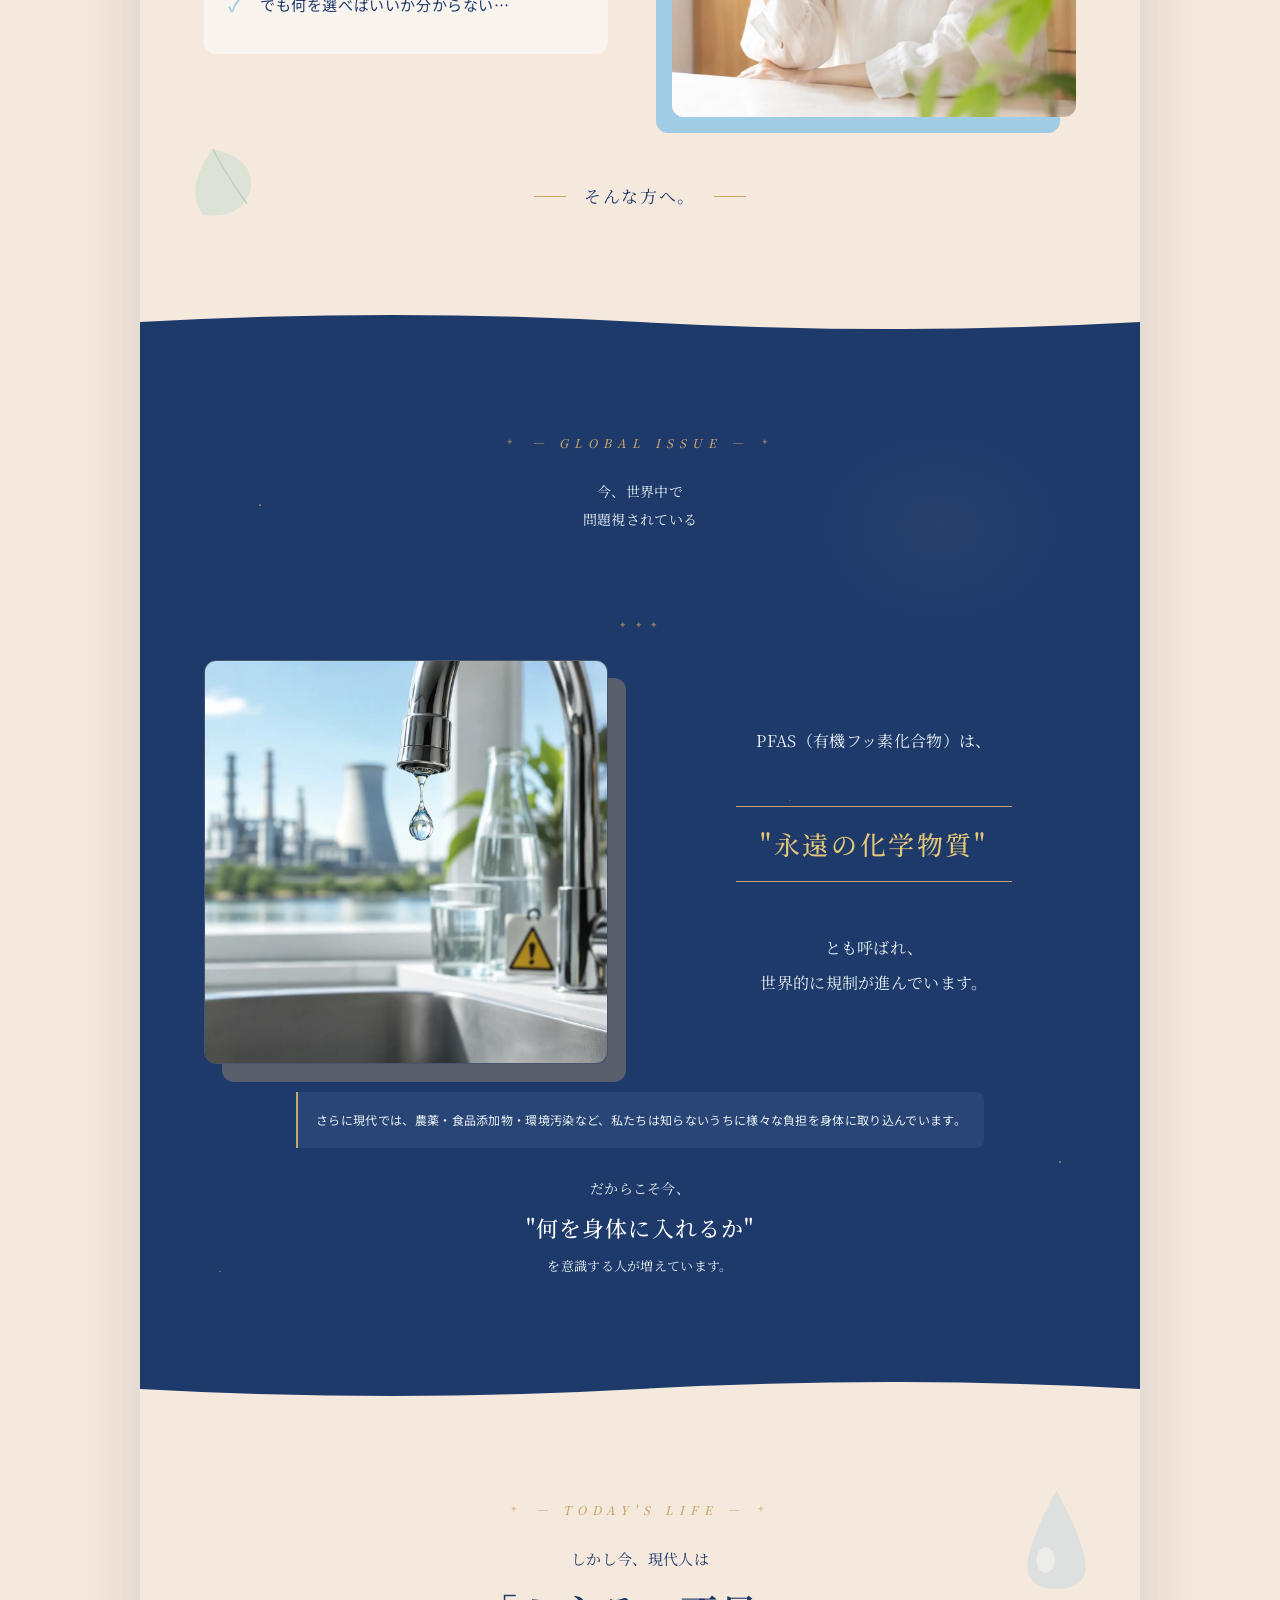
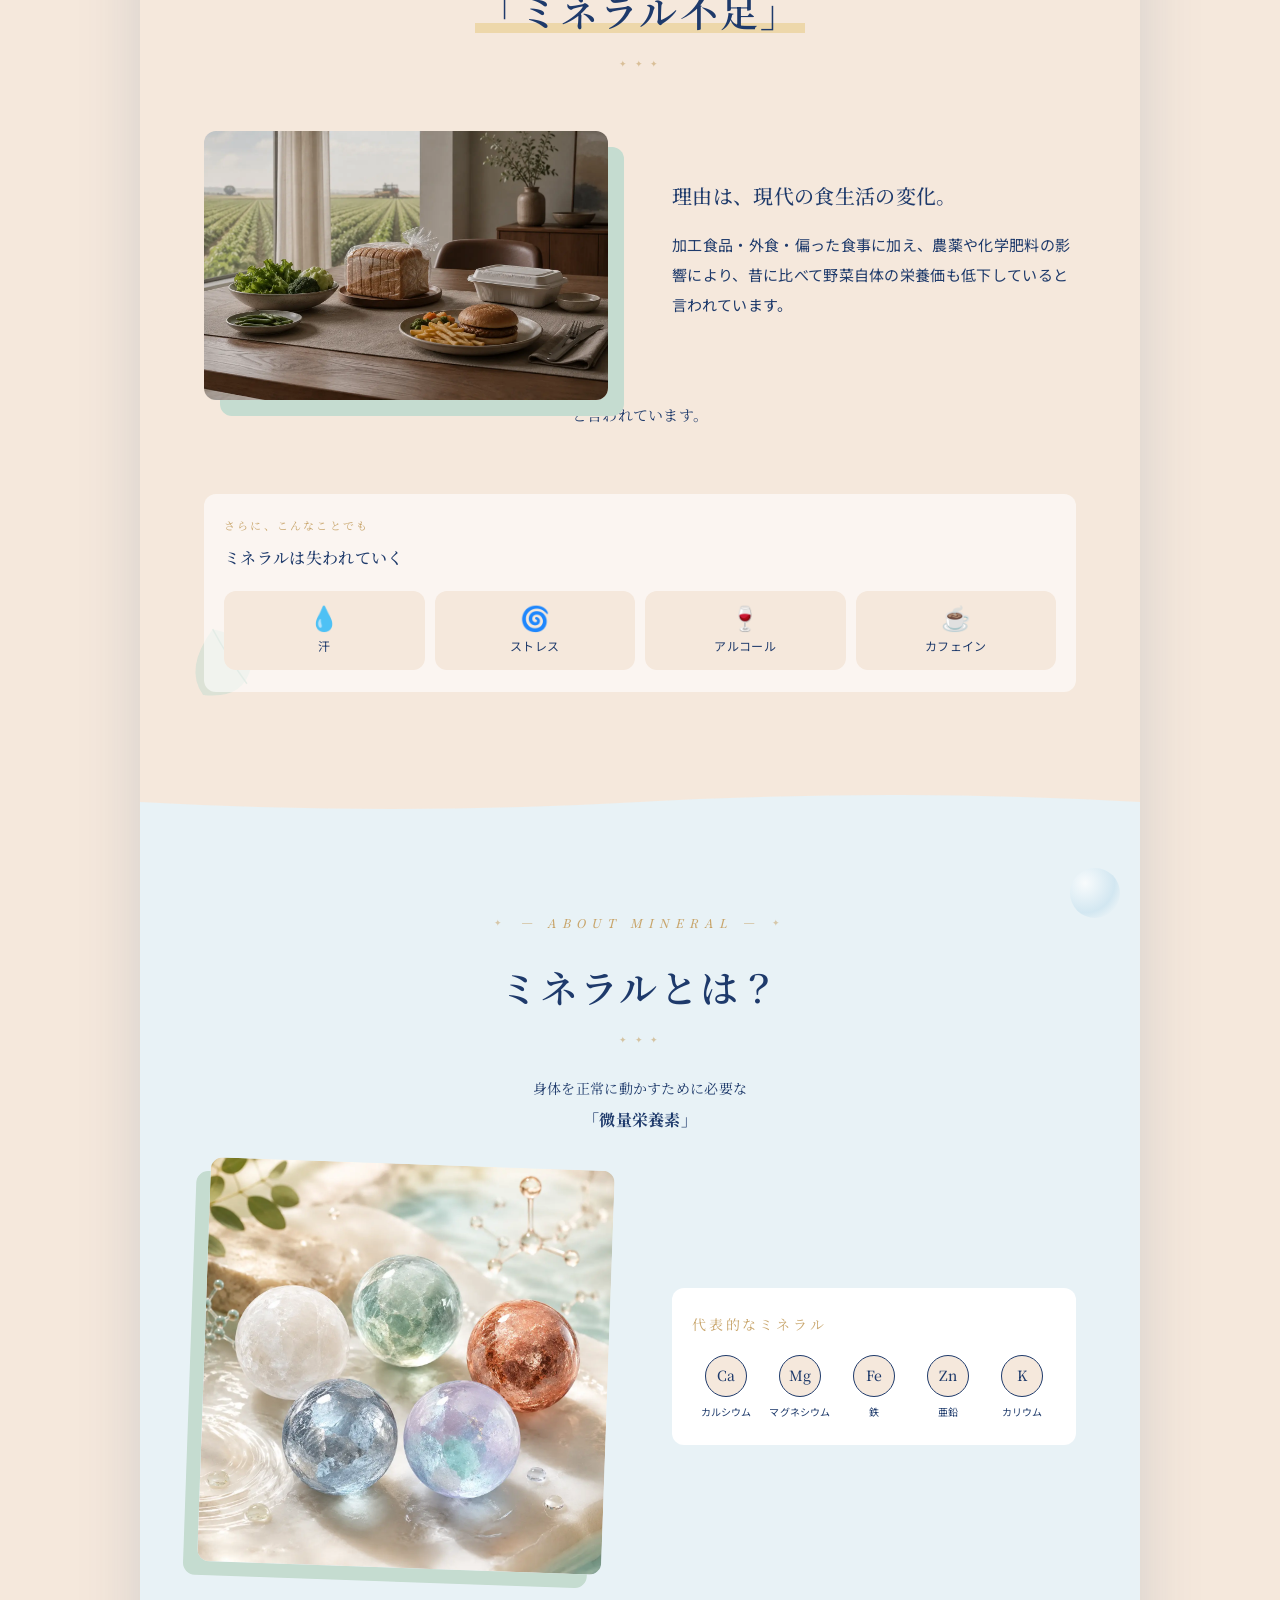
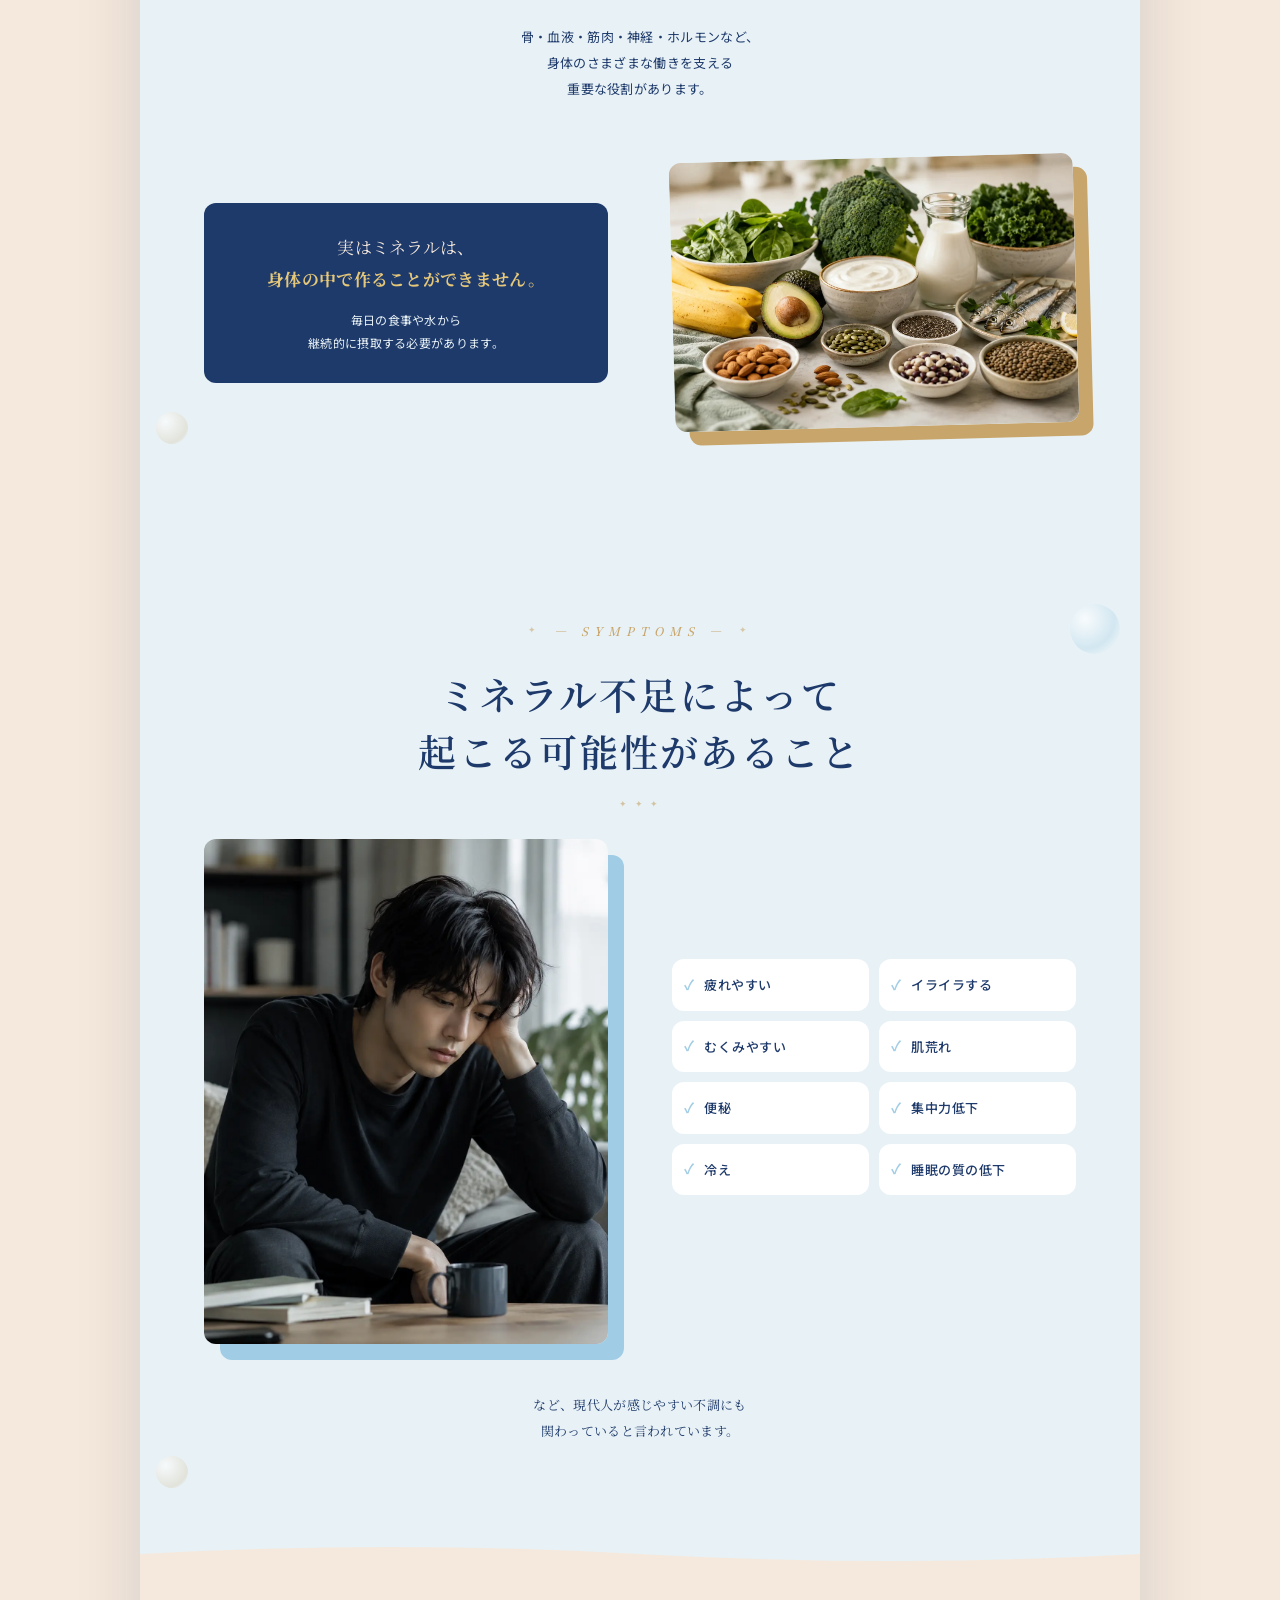
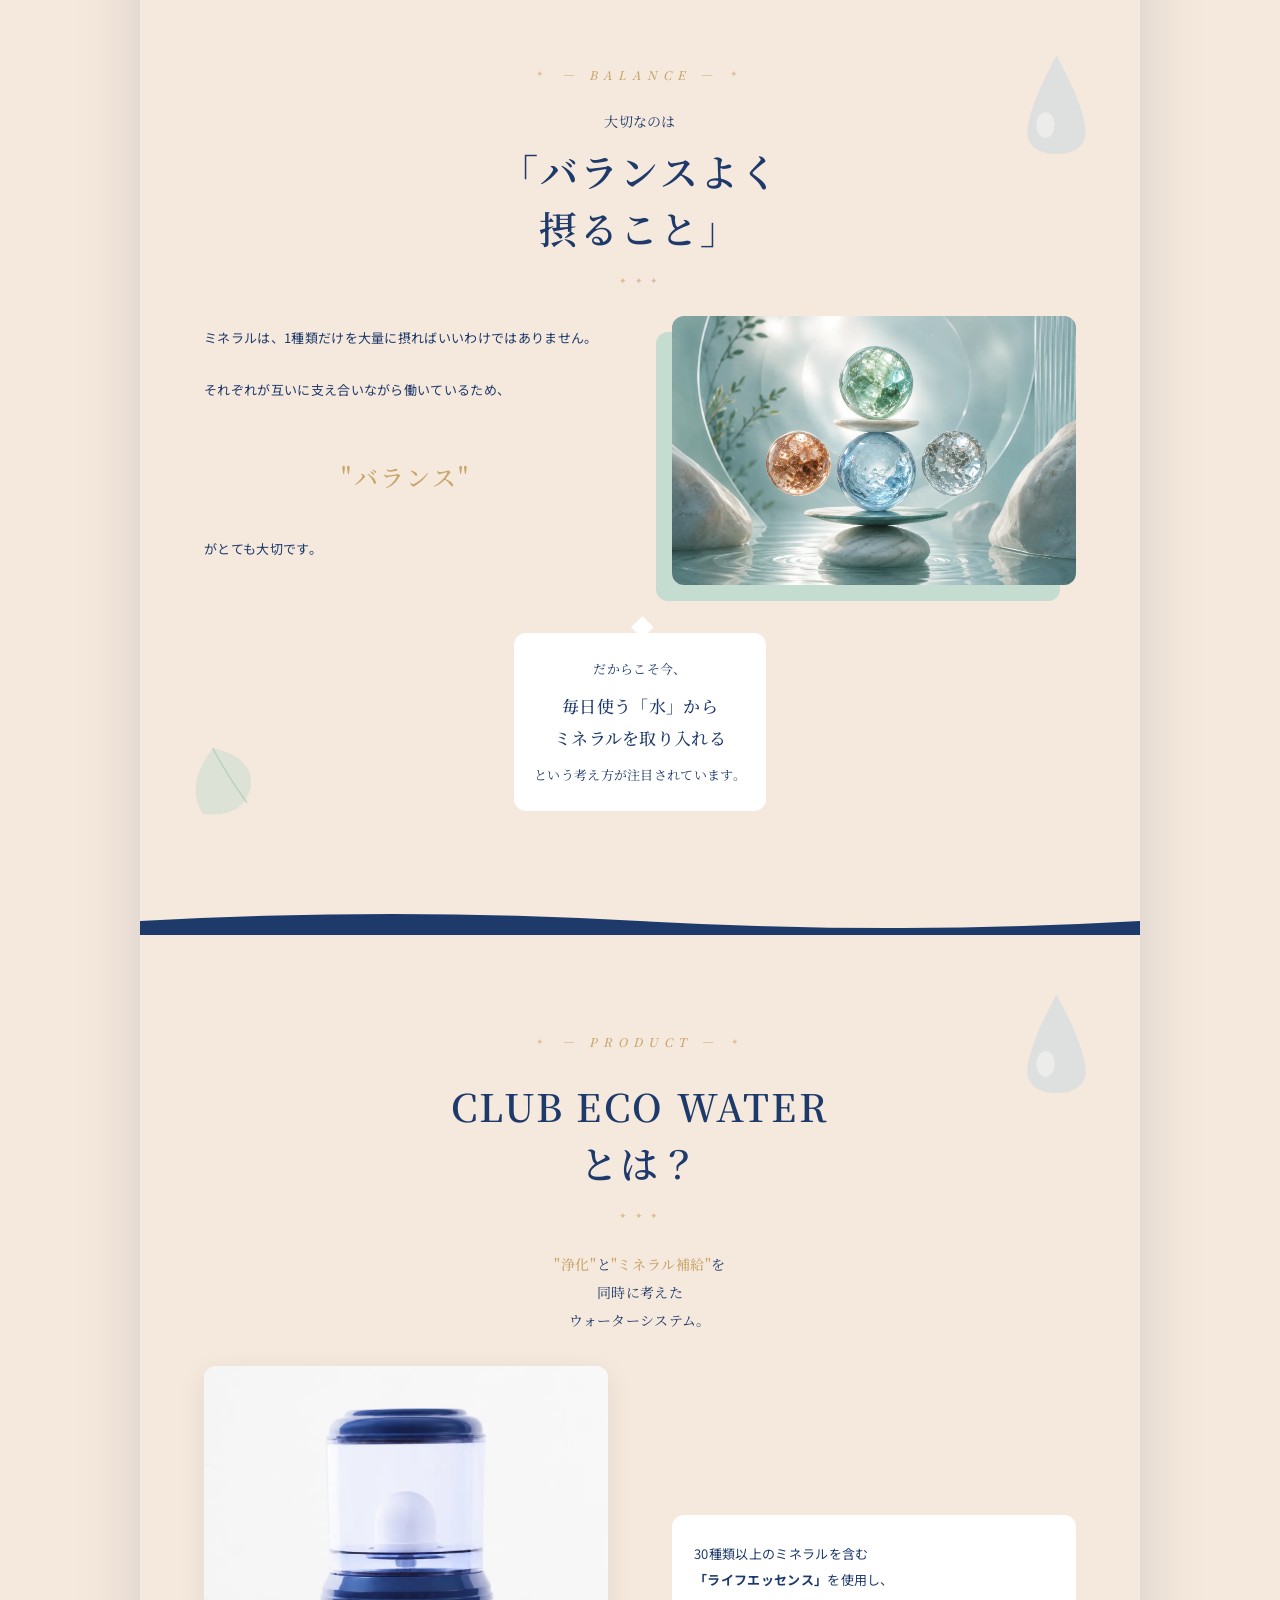
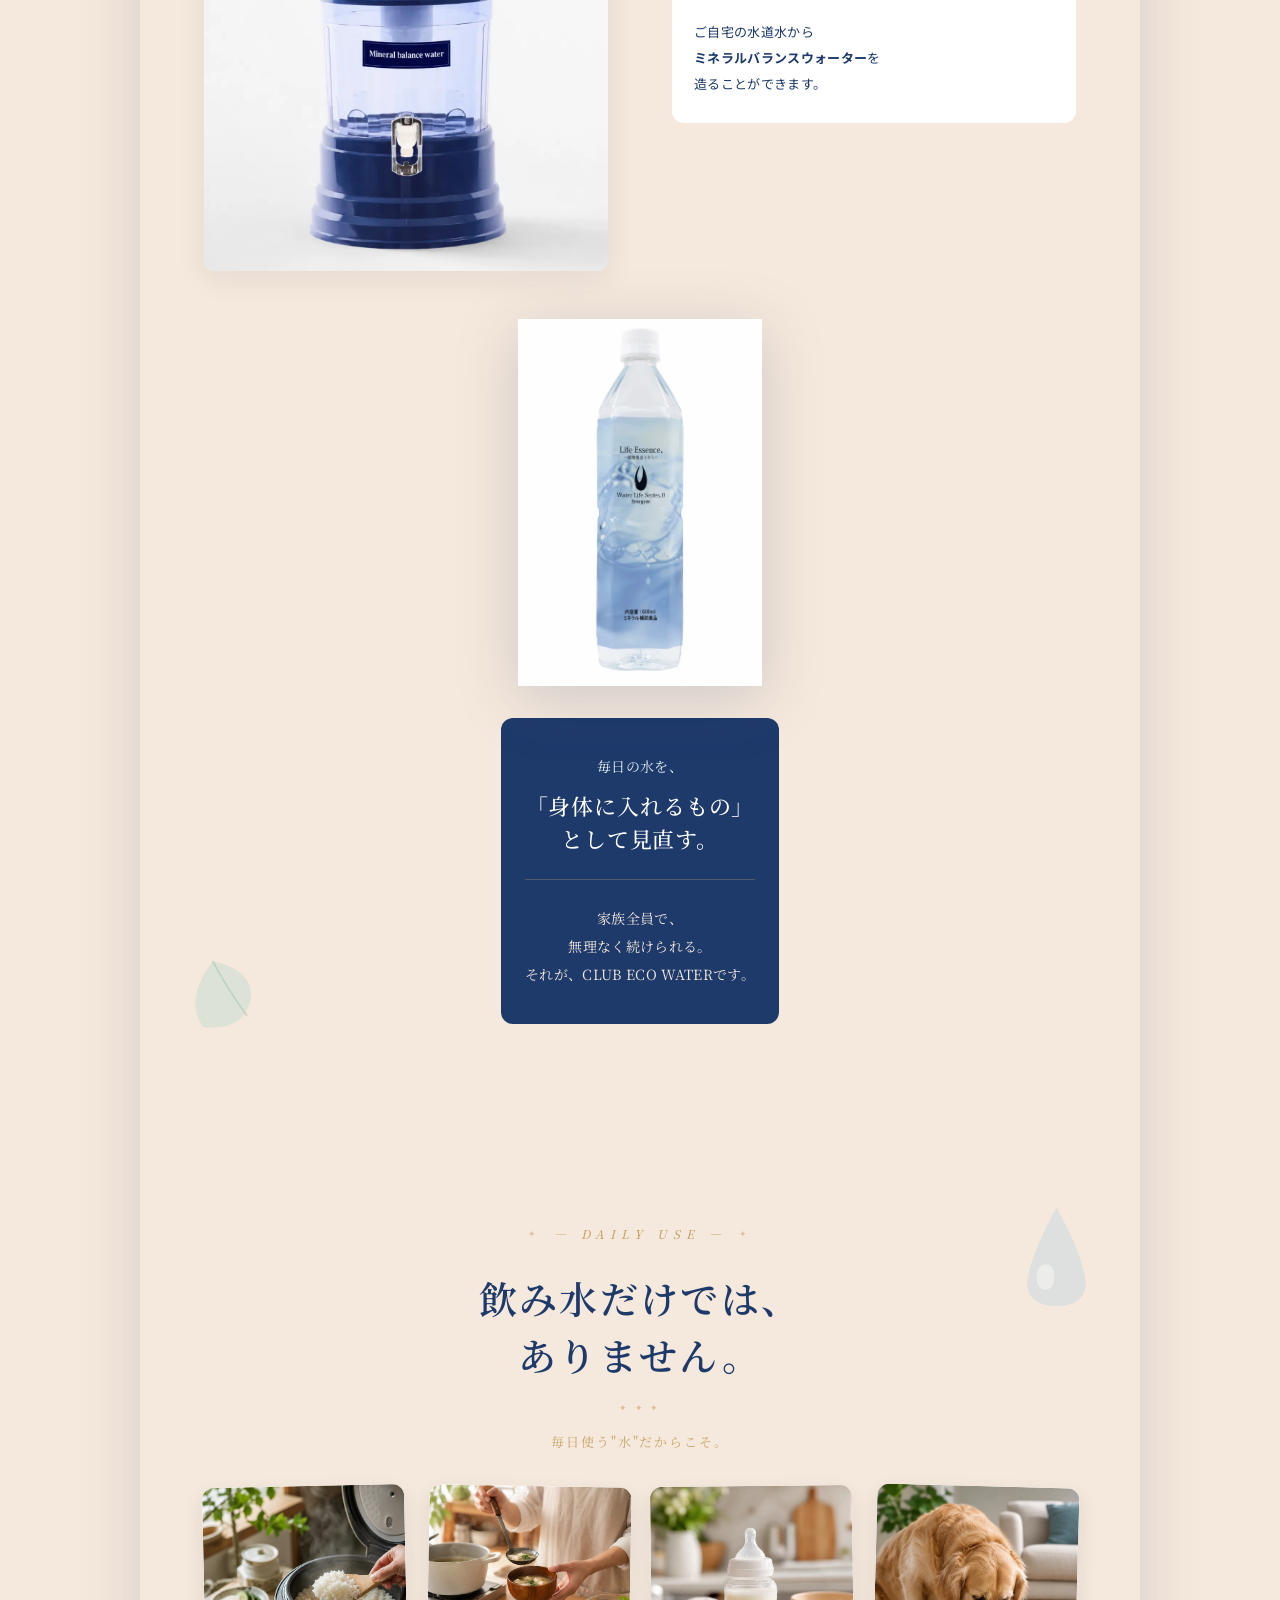
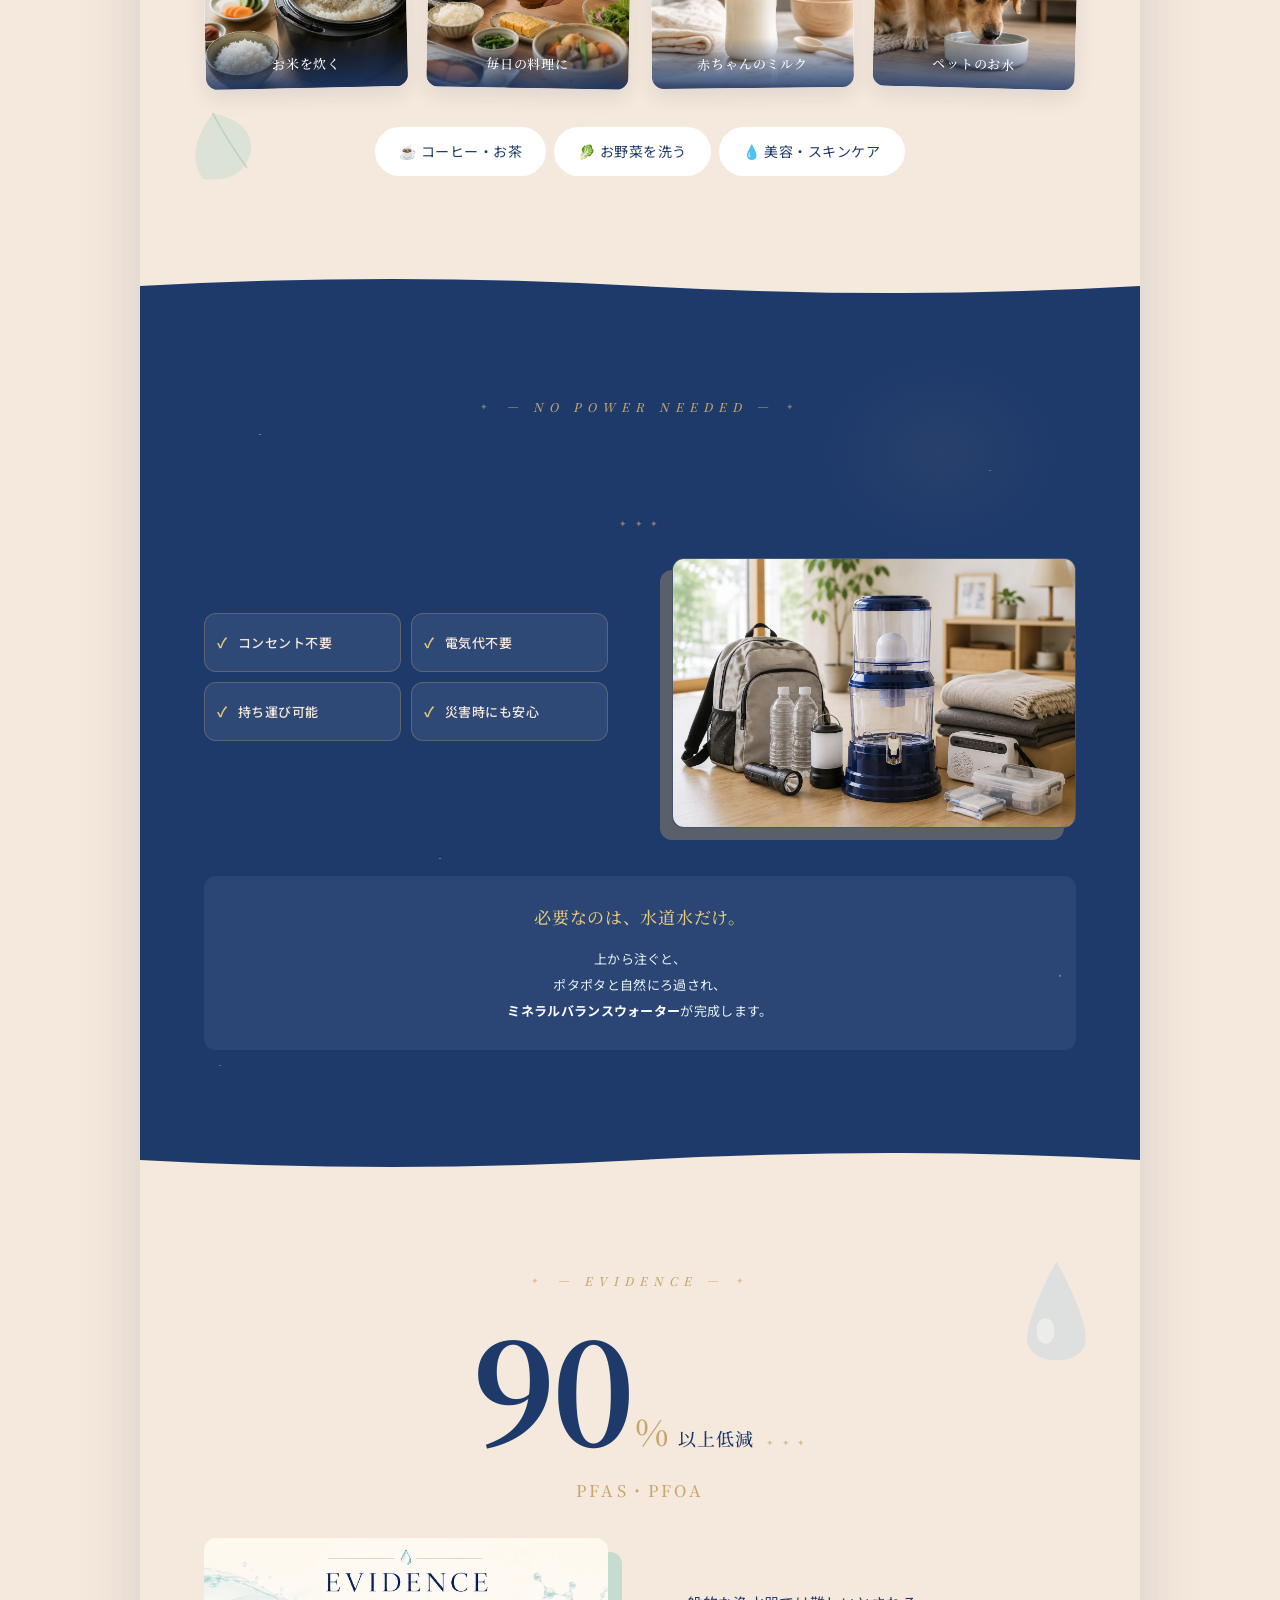
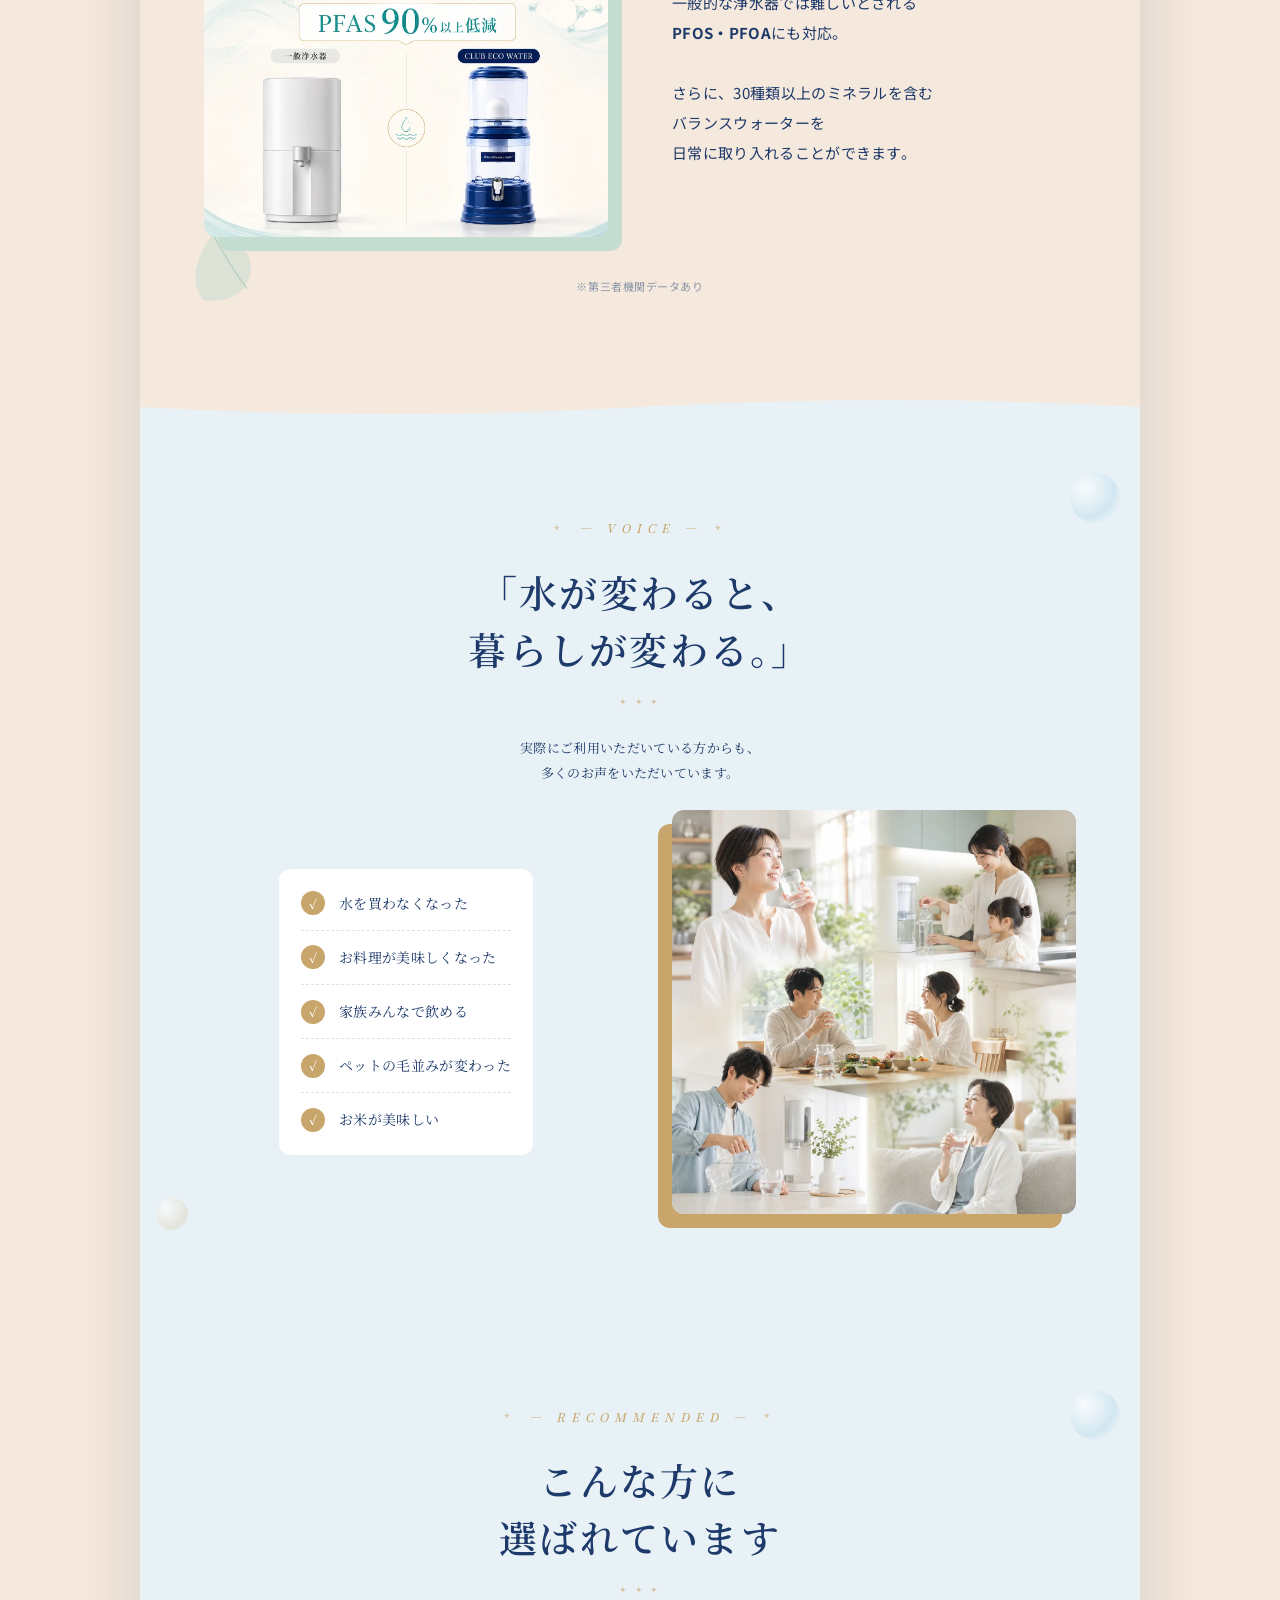
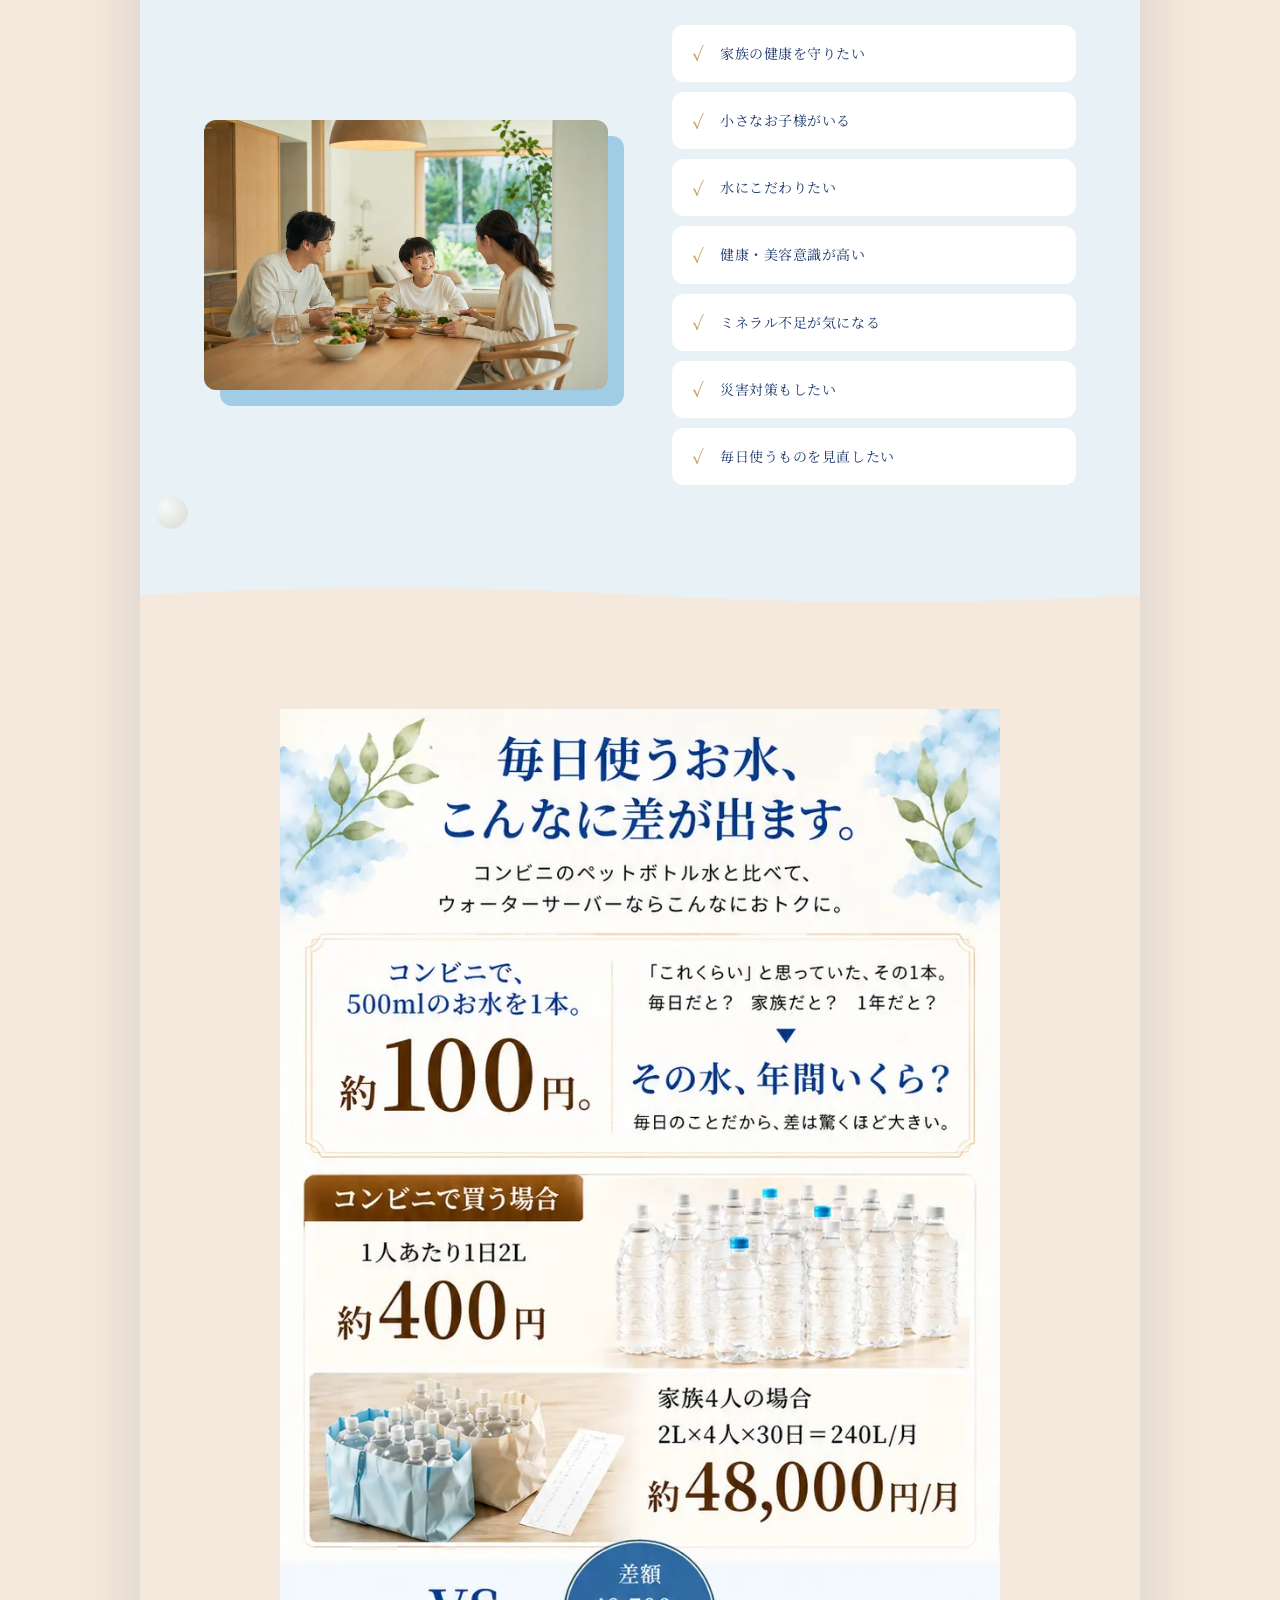
==== commit 10088d22: "改行根本修正" ====
--- a/index.html
+++ b/index.html
@@ -130,7 +130,7 @@
     </div>
 
     <a href="#cost-detail" class="sec-01b__cta">
-      <span class="sec-01b__cta-text">くわしい計算を見る</span>
+      <span class="sec-01b__cta-text">詳細を見る</span>
       <span class="sec-01b__cta-arrow">▼</span>
     </a>
   </div>
@@ -595,7 +595,7 @@
        target="_blank"
        rel="noopener noreferrer"
        class="sec-13b__cta">
-      <span class="sec-13b__cta-text">お申し込みはこちら</span>
+      <span class="sec-13b__cta-text">お申込はこちら</span>
       <span class="sec-13b__cta-arrow">→</span>
     </a>
 
@@ -709,7 +709,7 @@
     </div>
 
     <a href="https://potapotaclub.jp/newentry/" target="_blank" rel="noopener noreferrer" class="cta-button">
-      <span class="cta-button__text">お申し込みはこちら</span>
+      <span class="cta-button__text">お申込はこちら</span>
       <span class="cta-button__arrow">→</span>
     </a>
   </div>
--- a/css/07_cost-sections.css
+++ b/css/07_cost-sections.css
@@ -356,15 +356,16 @@
 
 .sec-01b__savings-num {
   font-family: var(--f-serif);
-  font-size: 42px;
+  font-size: 32px;
   font-weight: 800;
   color: #fff;
-  line-height: 1.1;
+  line-height: 1.2;
   text-shadow: 0 2px 8px rgba(120,80,20,0.3);
+  white-space: nowrap;
 }
 
 .sec-01b__savings-num small {
-  font-size: 20px;
+  font-size: 17px;
   font-weight: 700;
 }
 
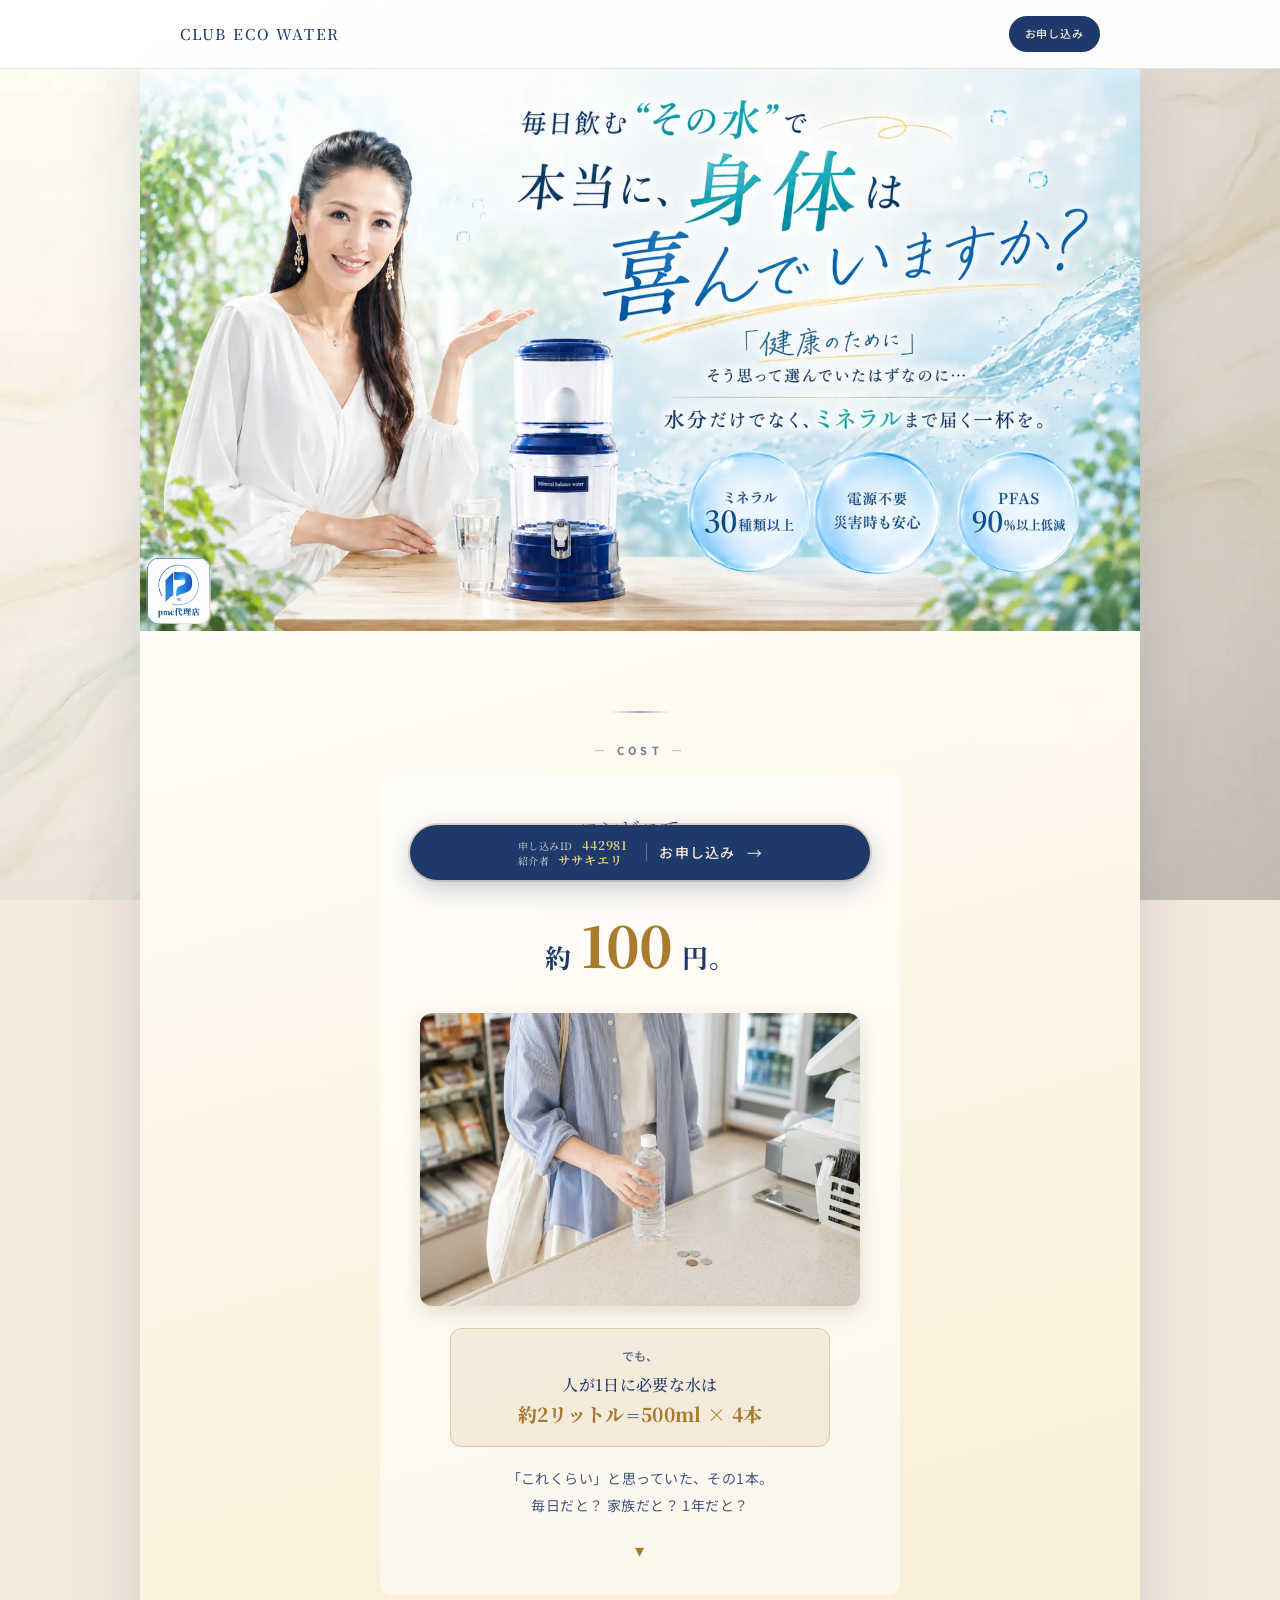
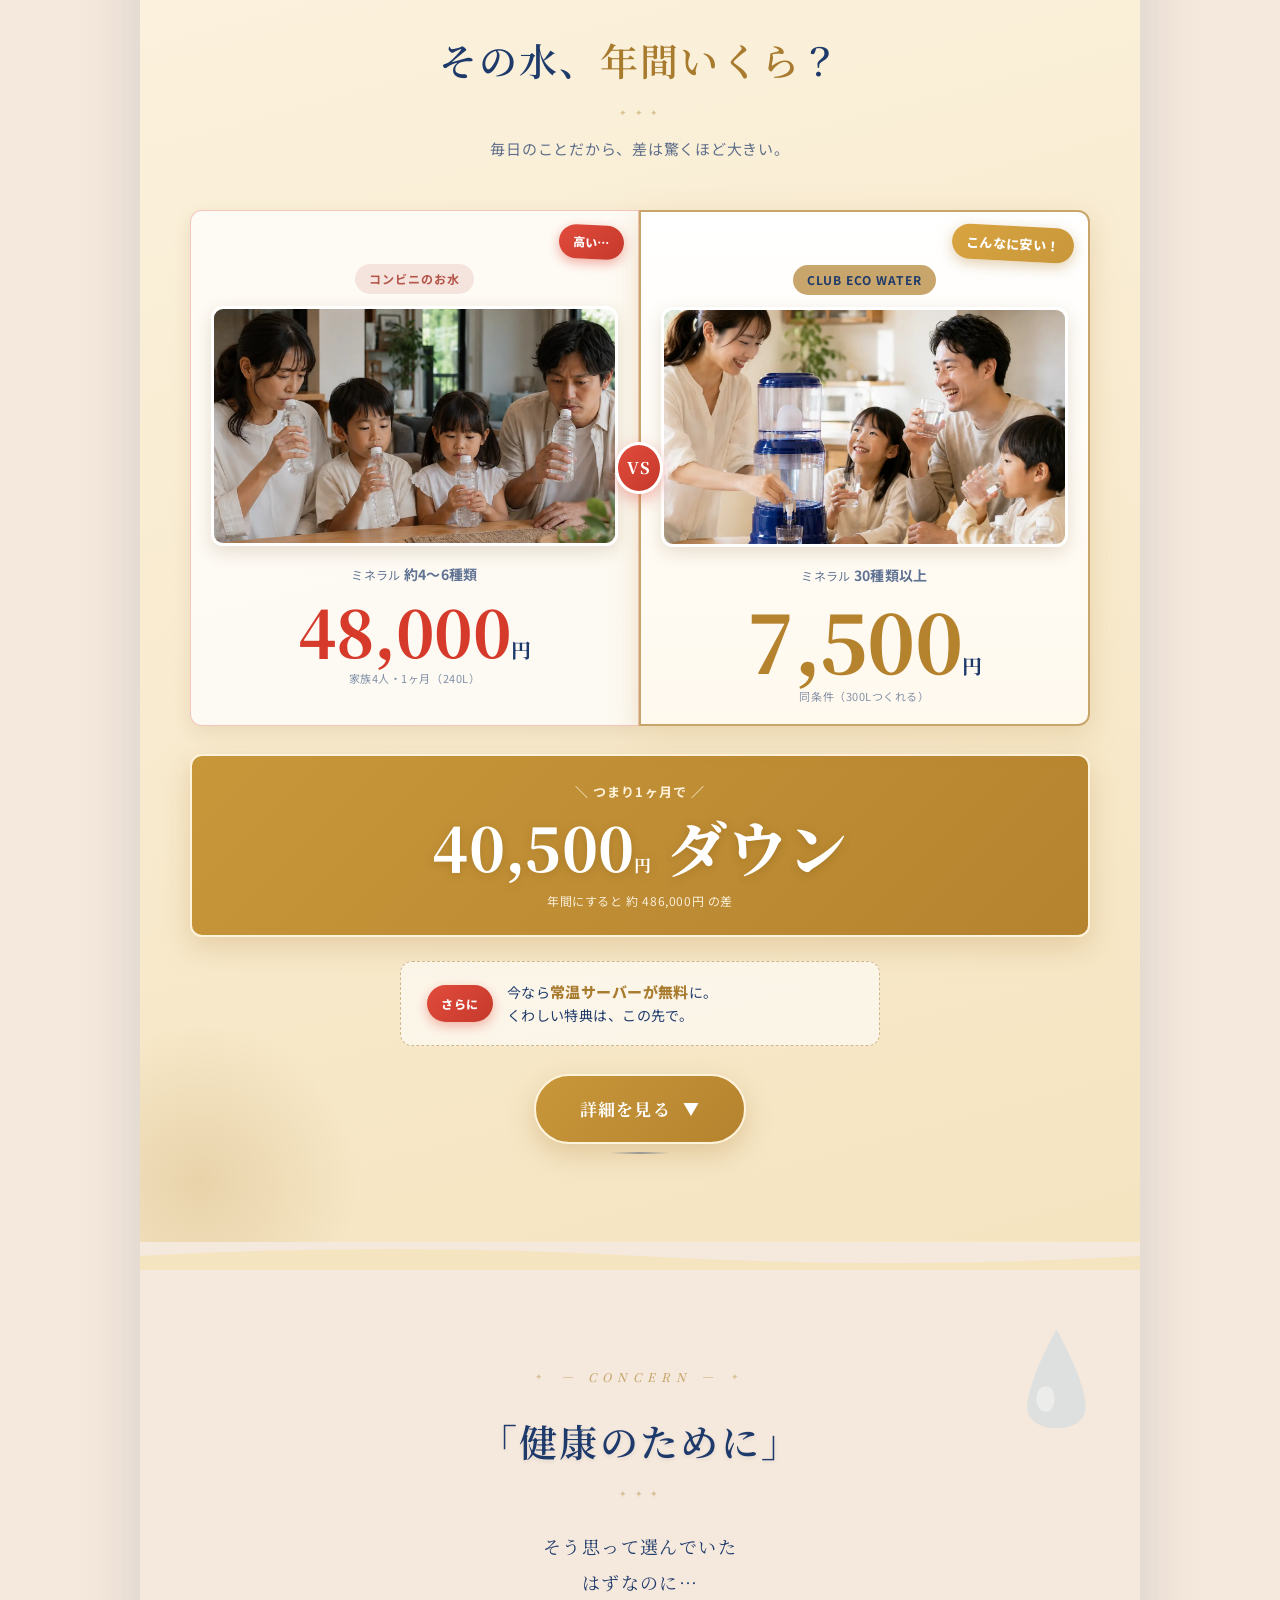
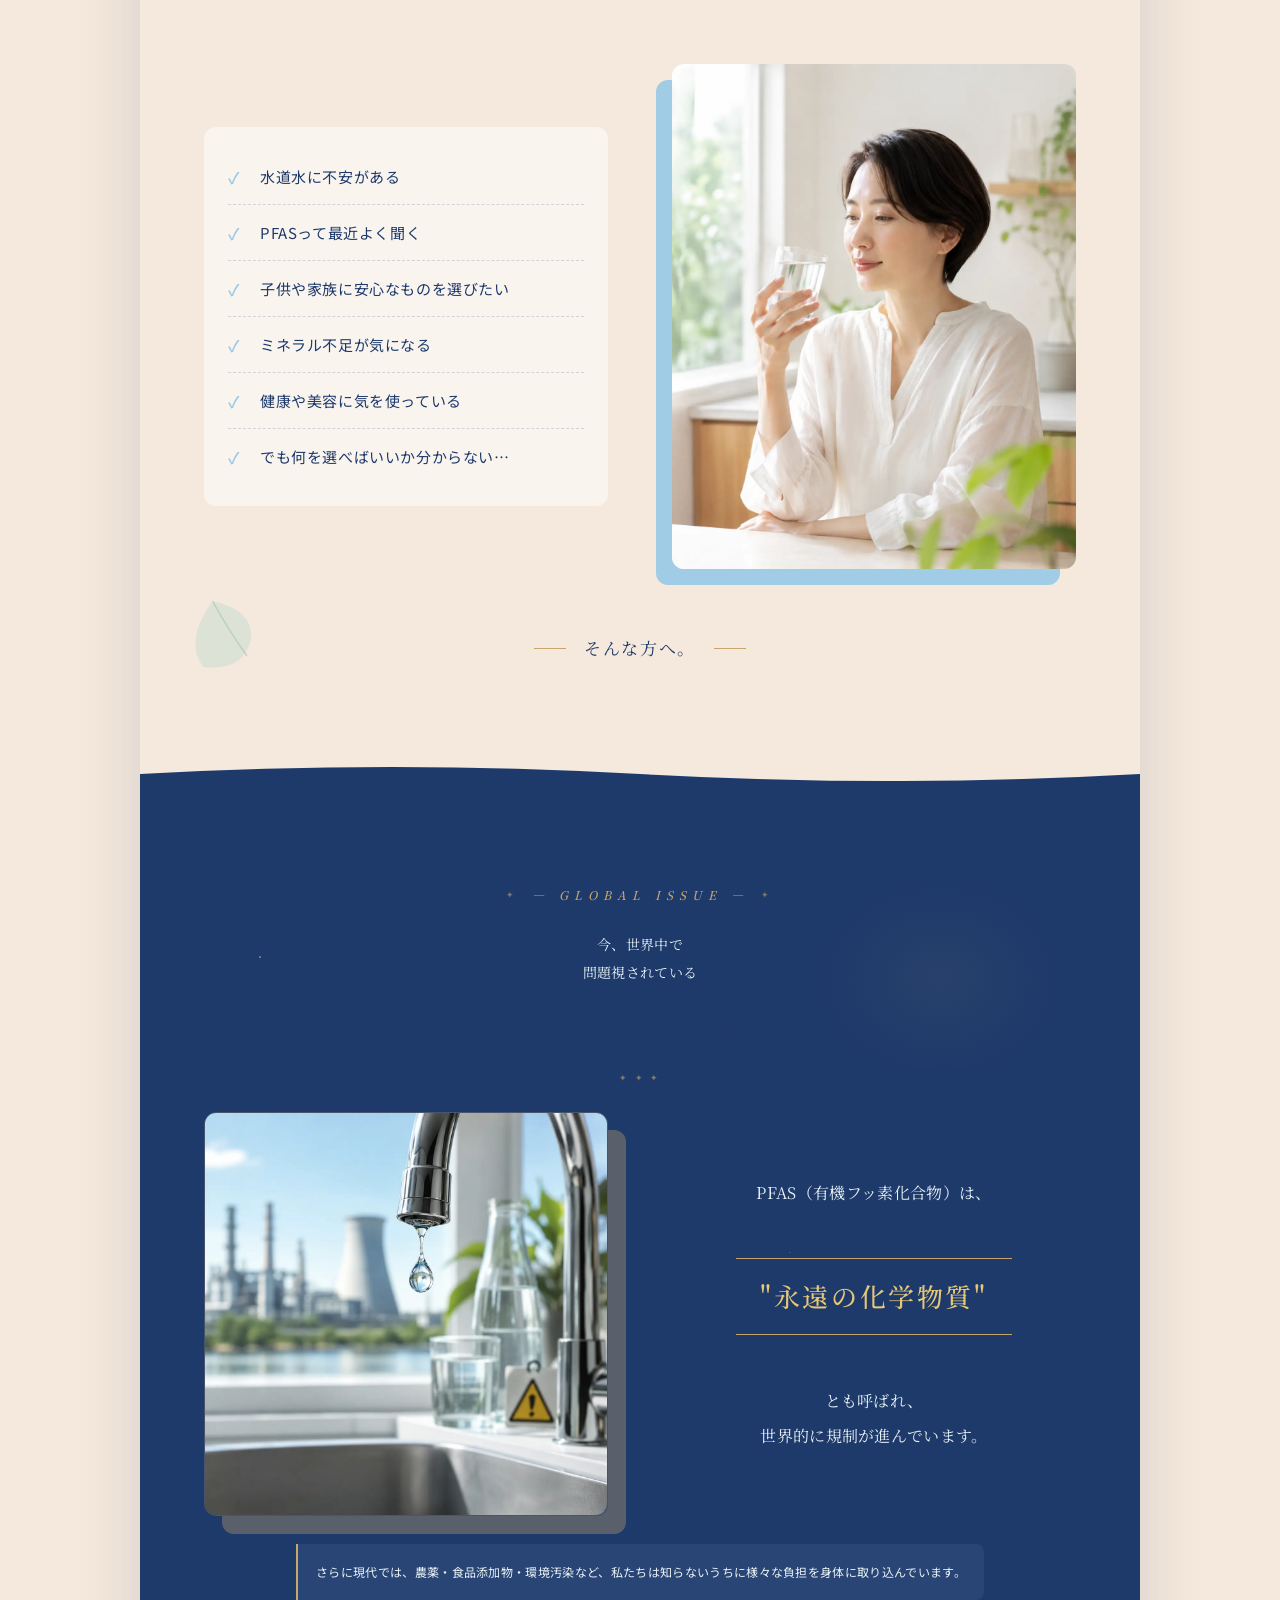
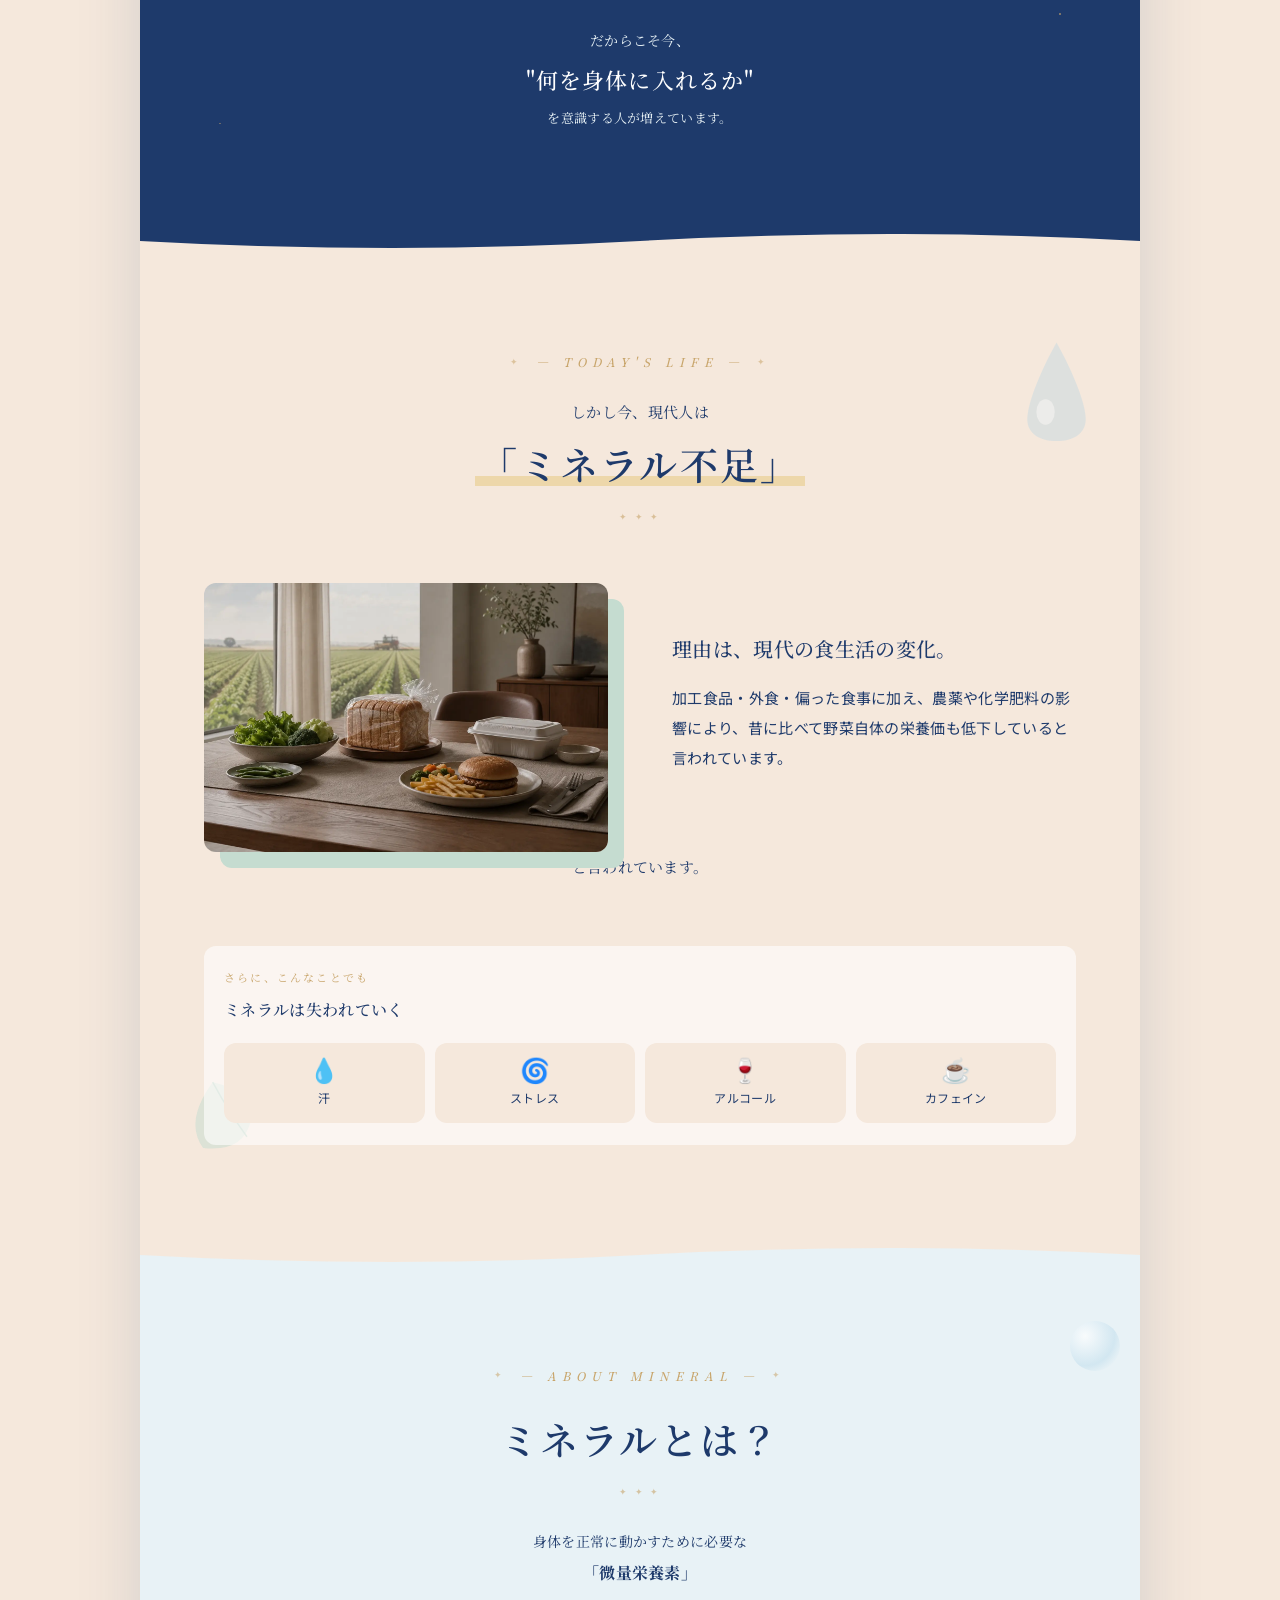
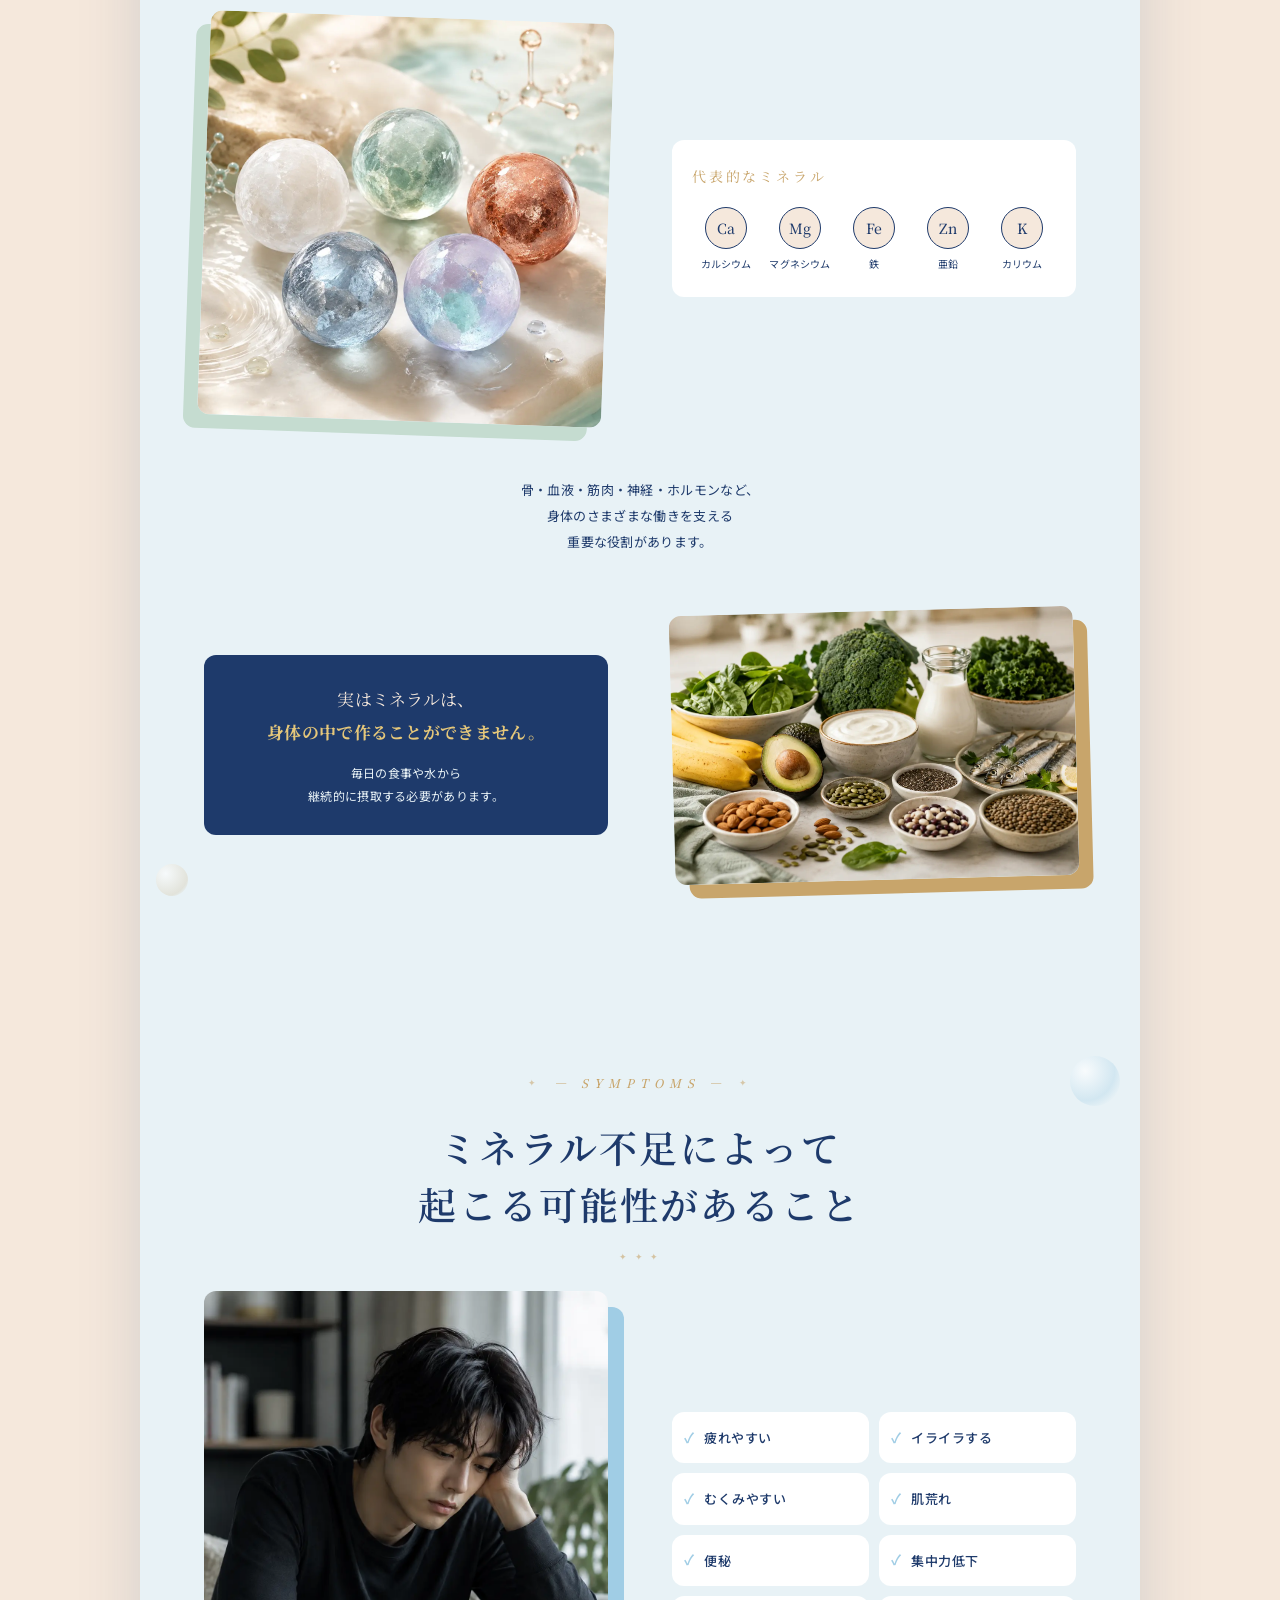
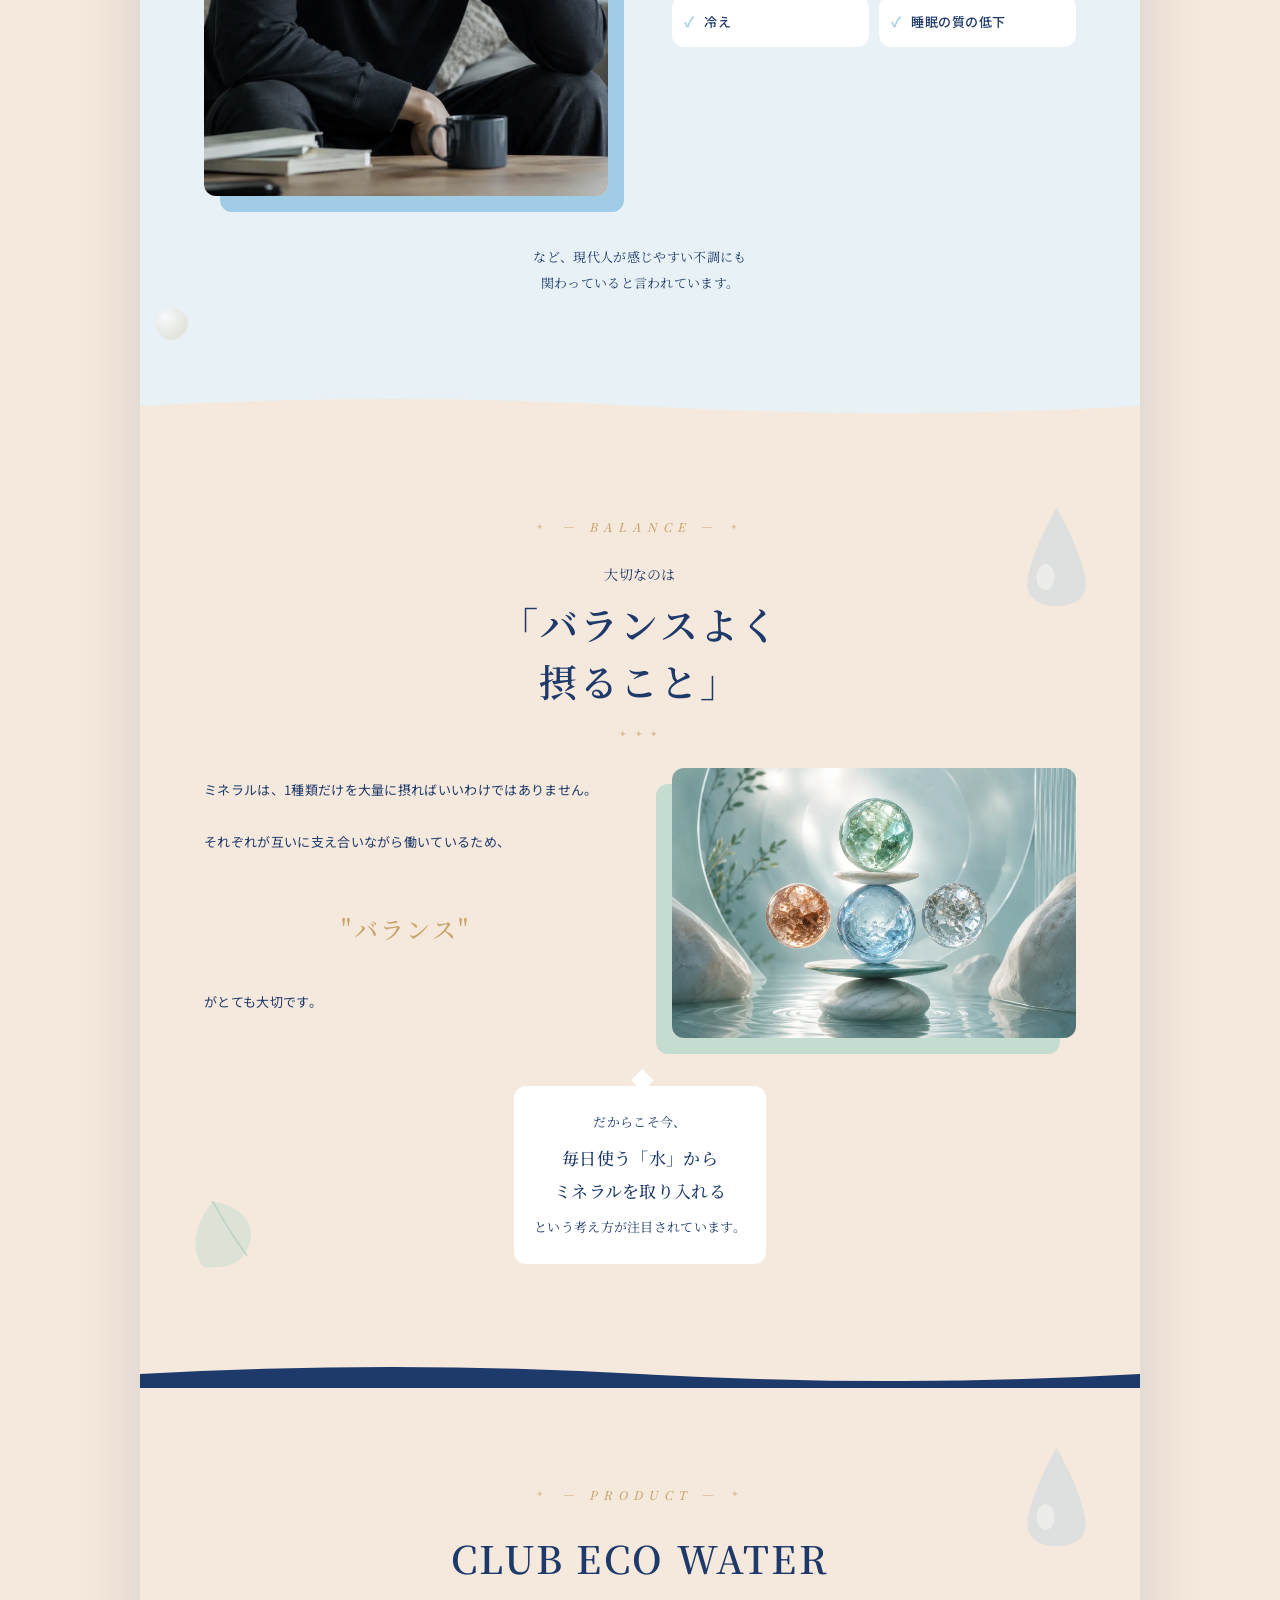
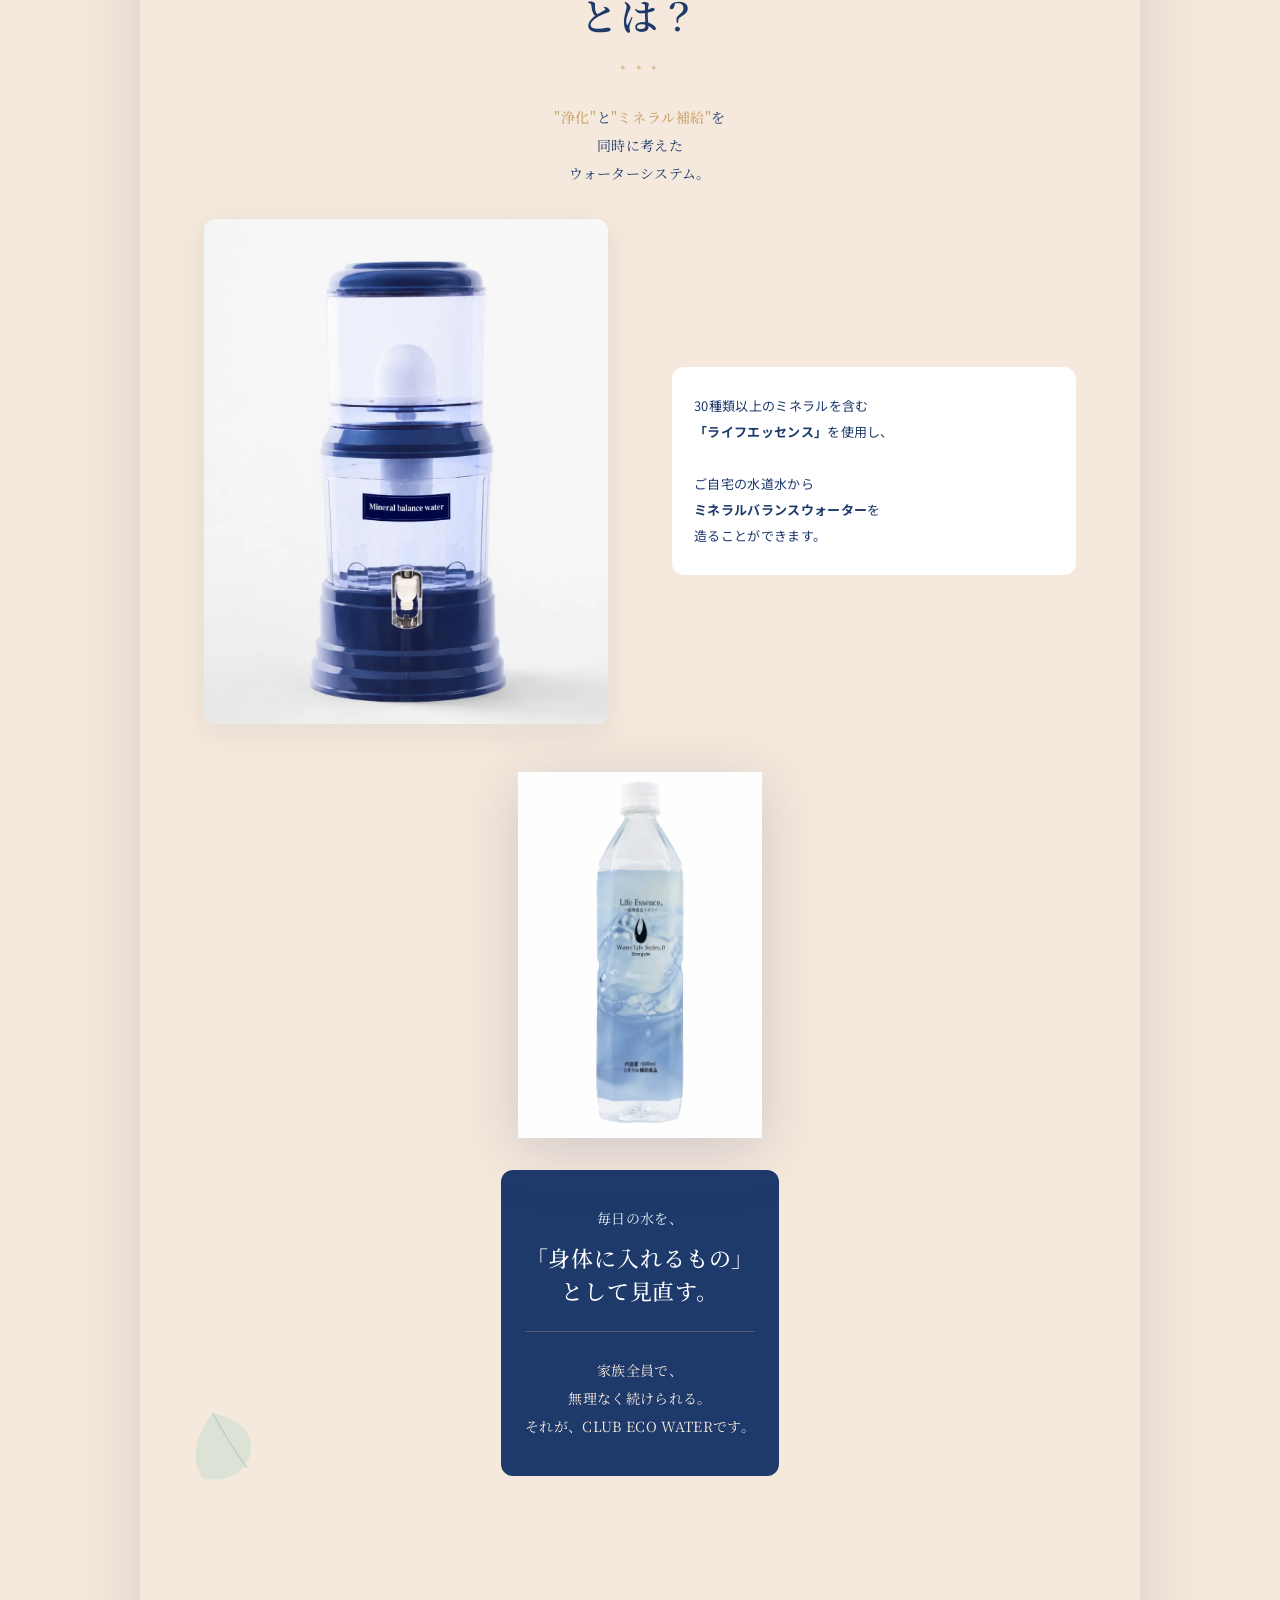
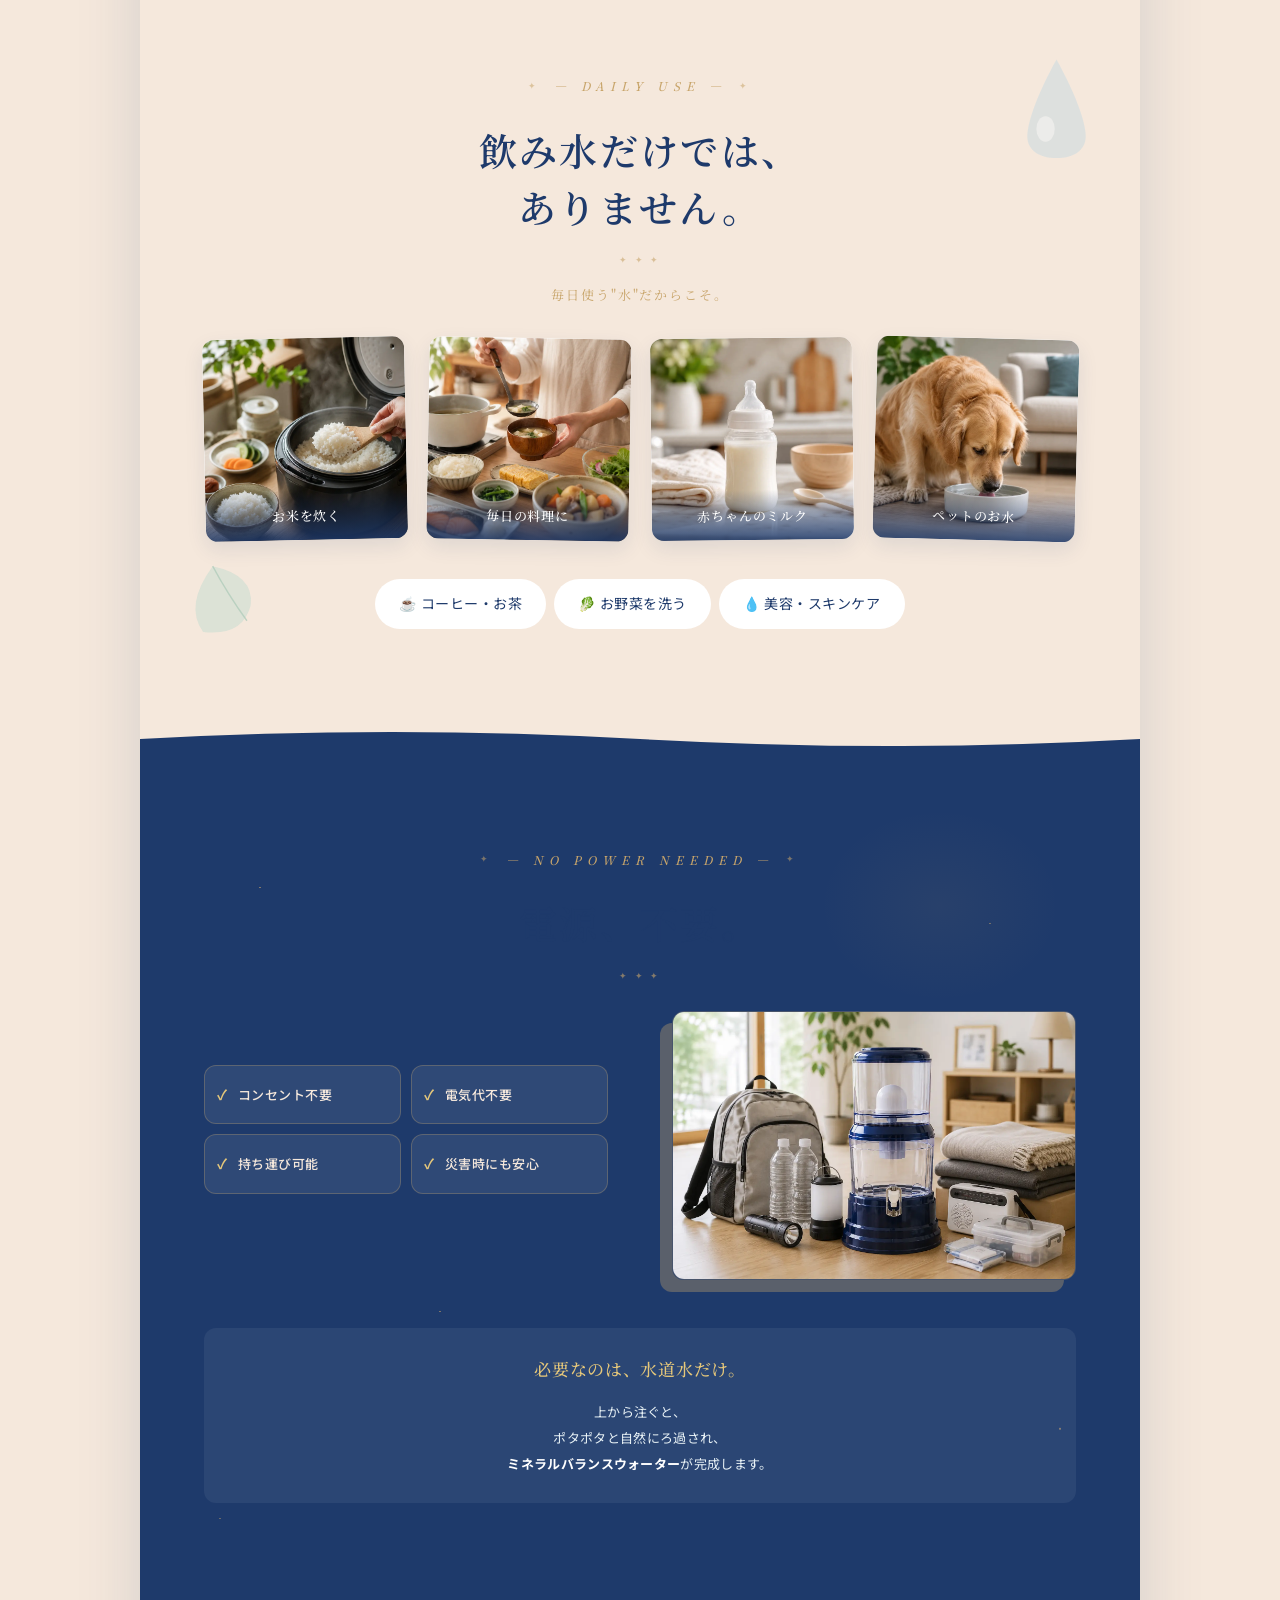
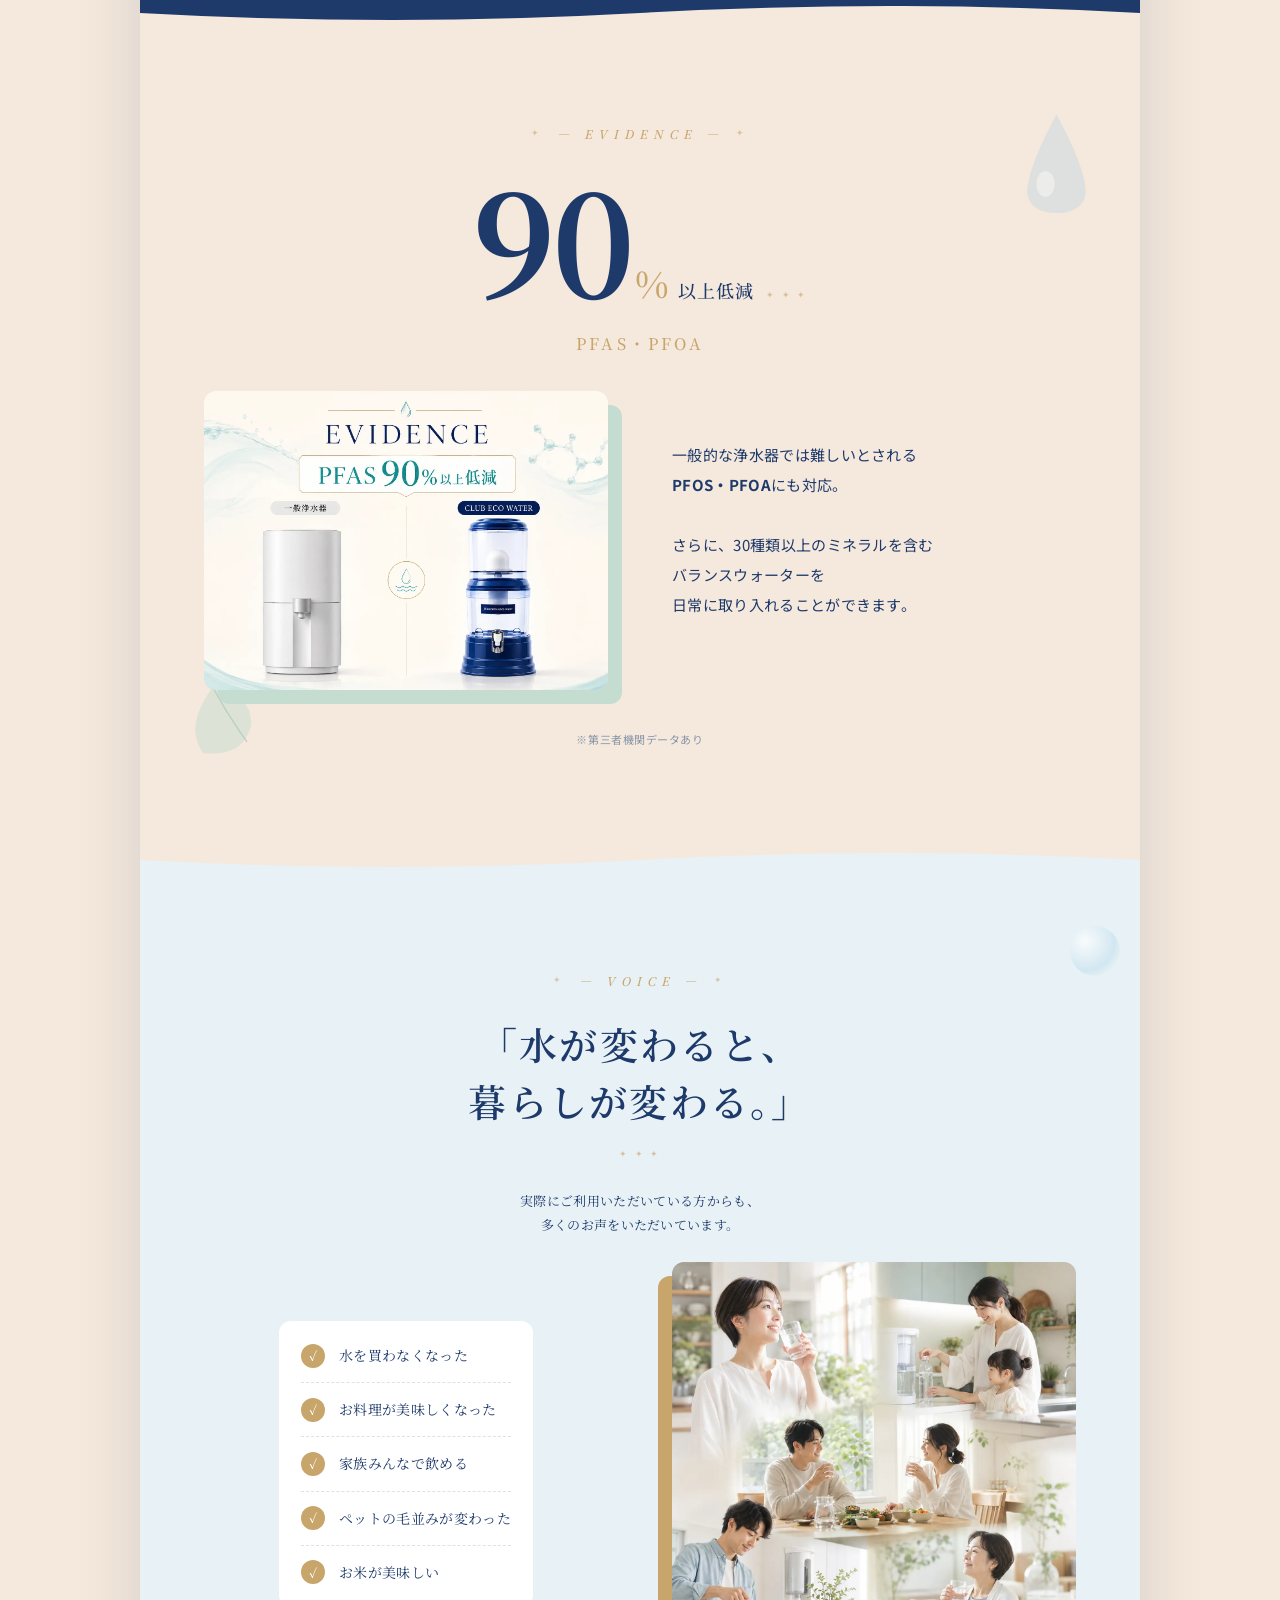
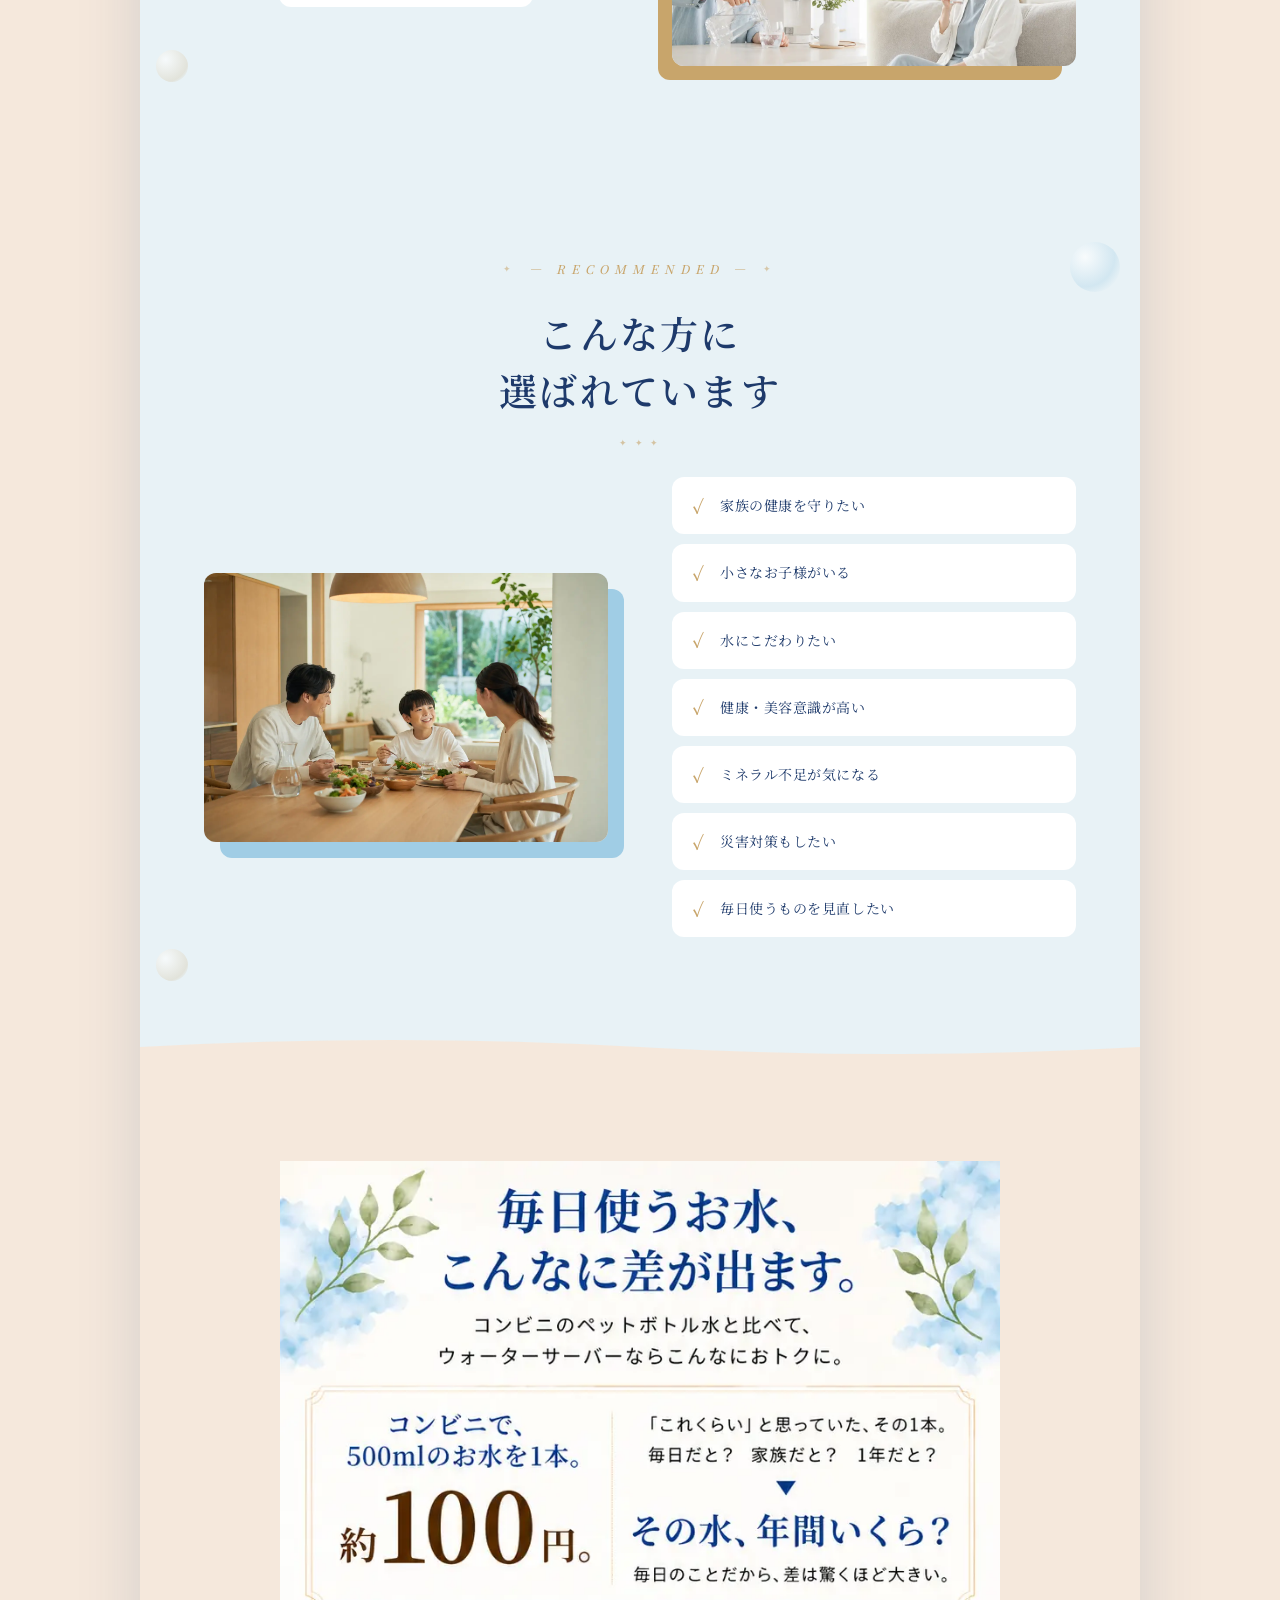
==== commit f7afc6ed: "2リットル" ====
--- a/index.html
+++ b/index.html
@@ -71,6 +71,20 @@
       <p class="sec-01b__imagine-price">
         約 <span class="sec-01b__imagine-num">100</span> 円。
       </p>
+
+      <img src="images/cost-imagine-konbini.webp"
+           alt="コンビニで500mlのペットボトルの水を1本買う日常の一場面"
+           class="sec-01b__imagine-photo"
+           width="1080" height="720">
+
+      <div class="sec-01b__imagine-fact">
+        <p class="sec-01b__imagine-fact-label">でも、</p>
+        <p class="sec-01b__imagine-fact-text">
+          人が1日に必要な水は<br>
+          <b>約2リットル</b>＝<b>500ml × 4本</b>
+        </p>
+      </div>
+
       <p class="sec-01b__imagine-lead">
         「これくらい」と思っていた、その1本。<br>
         毎日だと？ 家族だと？ 1年だと？
--- a/css/07_cost-sections.css
+++ b/css/07_cost-sections.css
@@ -114,6 +114,50 @@
   color: #A87B2E;
   letter-spacing: -0.01em;
   margin: 0 2px;
+}
+
+/* コンビニ画像 */
+.sec-01b__imagine-photo {
+  display: block;
+  width: 100%;
+  height: auto;
+  max-width: 340px;
+  margin: 4px auto 18px;
+  border-radius: var(--radius-md);
+  box-shadow: 0 6px 18px rgba(120,90,40,0.18);
+}
+
+/* 「1日に必要な水は2L」ファクトボックス */
+.sec-01b__imagine-fact {
+  background: rgba(168,123,46,0.10);
+  border: 1px solid rgba(168,123,46,0.3);
+  border-radius: var(--radius-md);
+  padding: 14px 18px;
+  margin: 0 auto 18px;
+  max-width: 300px;
+}
+
+.sec-01b__imagine-fact-label {
+  font-family: var(--f-sans);
+  font-size: 12px;
+  color: var(--c-navy);
+  opacity: 0.7;
+  font-weight: 600;
+  margin-bottom: 4px;
+}
+
+.sec-01b__imagine-fact-text {
+  font-family: var(--f-serif);
+  font-size: 15px;
+  color: var(--c-navy);
+  line-height: 1.7;
+  font-weight: 500;
+}
+
+.sec-01b__imagine-fact-text b {
+  color: #A87B2E;
+  font-weight: 800;
+  font-size: 17px;
 }
 
 .sec-01b__imagine-lead {
@@ -979,6 +1023,16 @@
   .sec-01b__imagine-price { font-size: 26px; }
   .sec-01b__imagine-num { font-size: 56px; }
   .sec-01b__imagine-lead { font-size: 14px; }
+  .sec-01b__imagine-photo {
+    max-width: 440px;
+    margin: 8px auto 22px;
+  }
+  .sec-01b__imagine-fact {
+    max-width: 380px;
+    padding: 16px 24px;
+  }
+  .sec-01b__imagine-fact-text { font-size: 16px; }
+  .sec-01b__imagine-fact-text b { font-size: 19px; }
 
   .sec-01b__teaser {
     max-width: 480px;
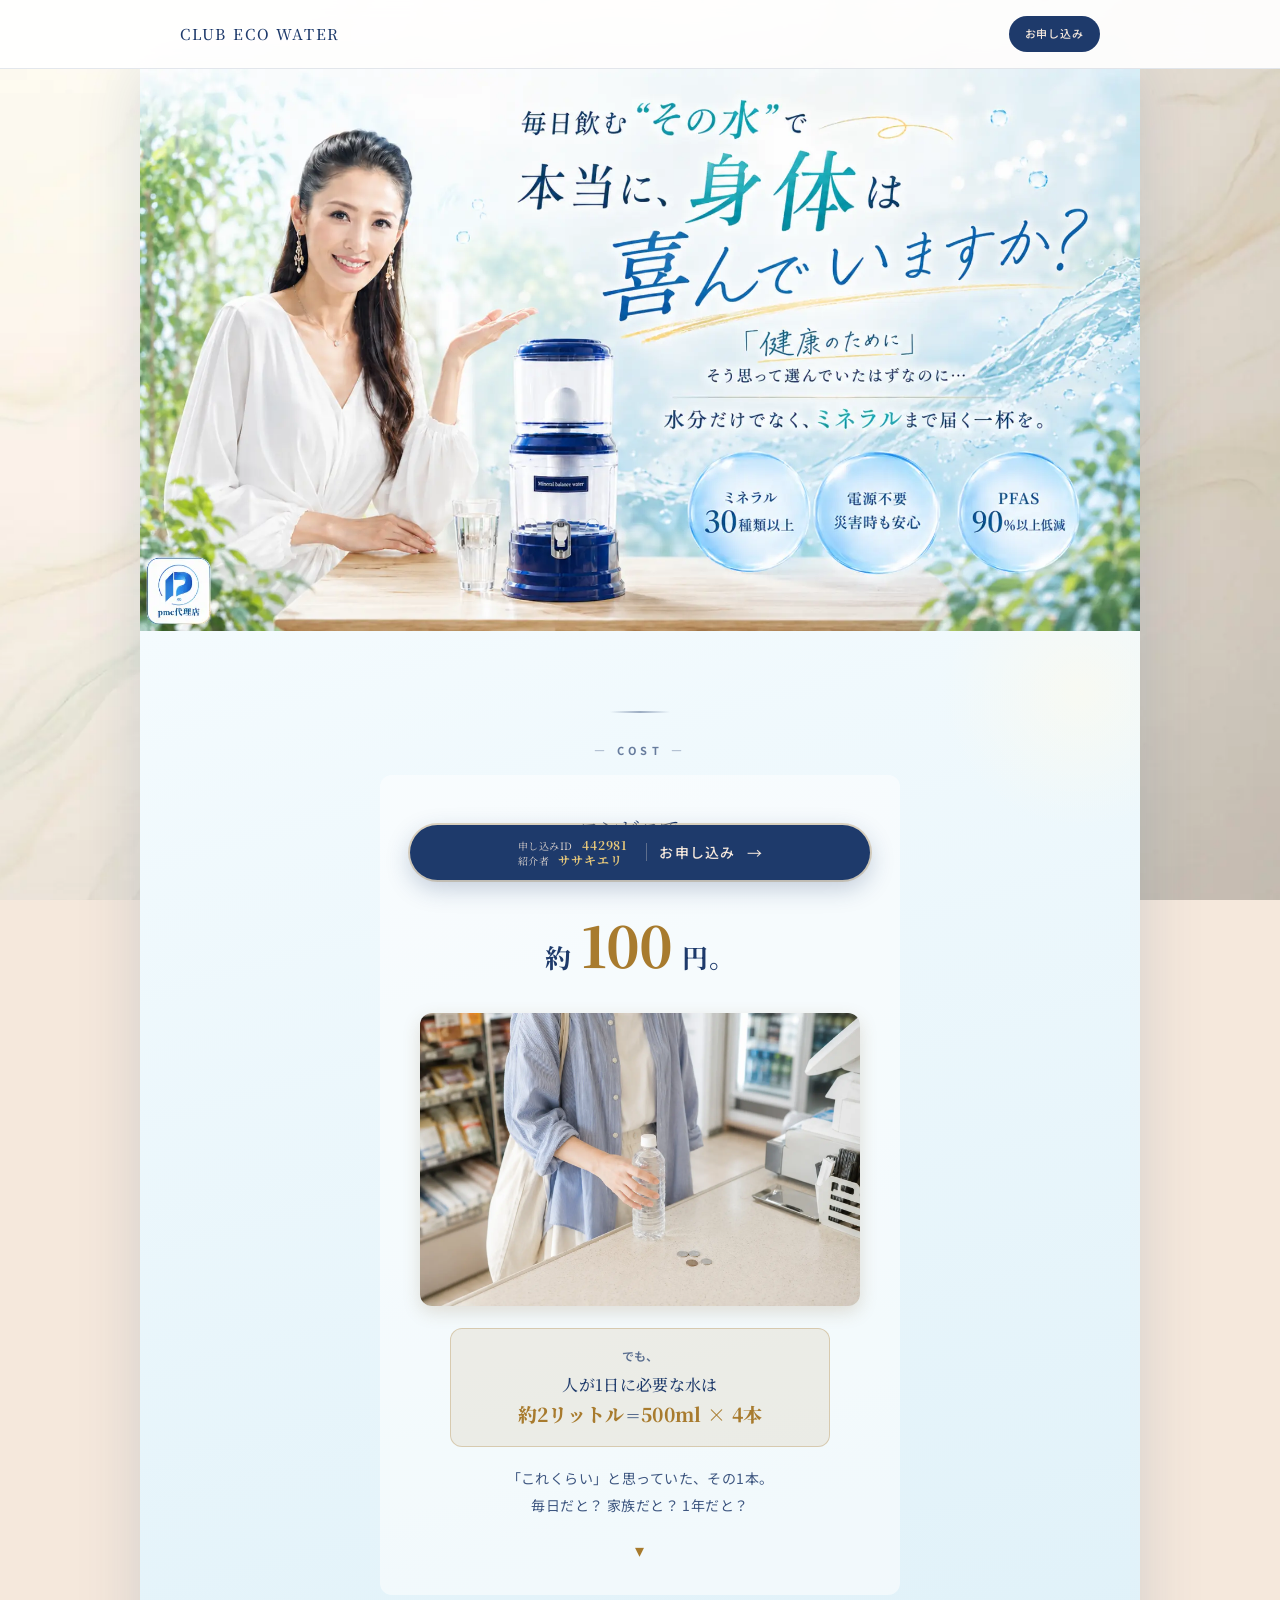
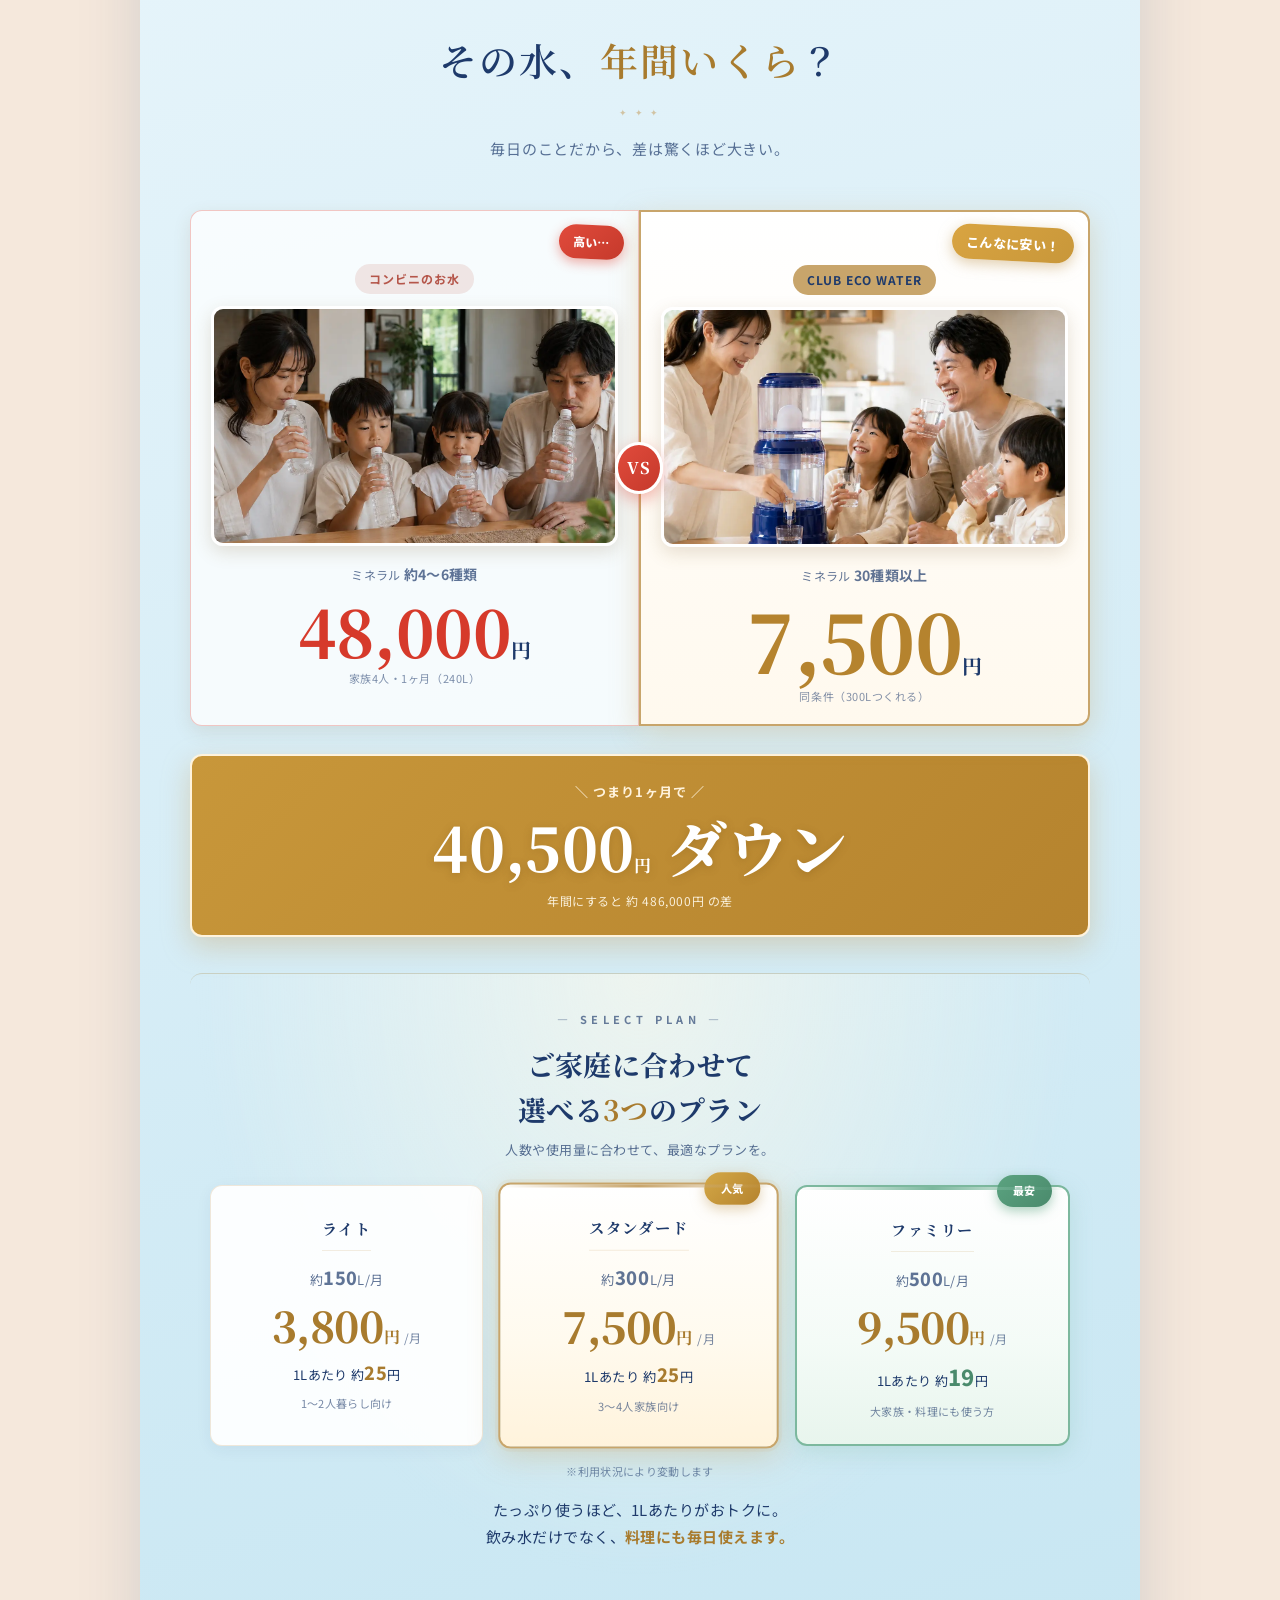
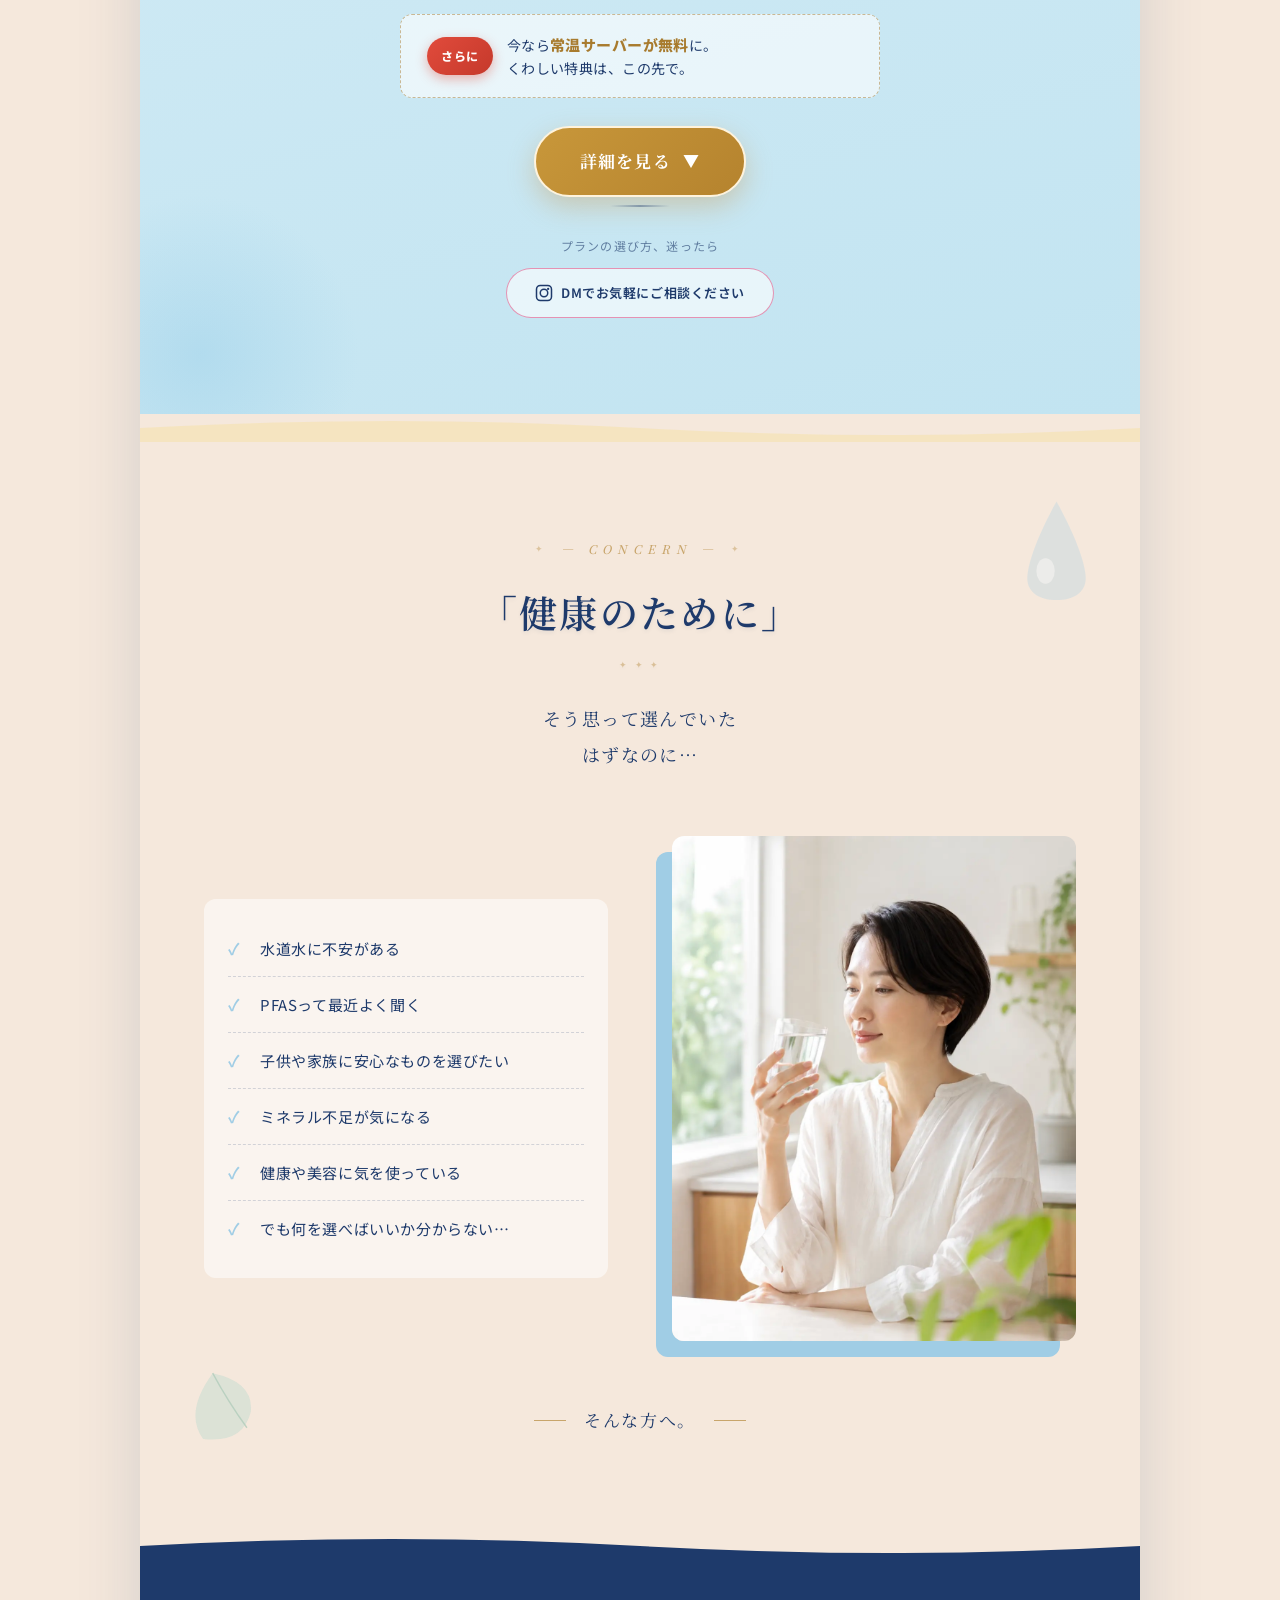
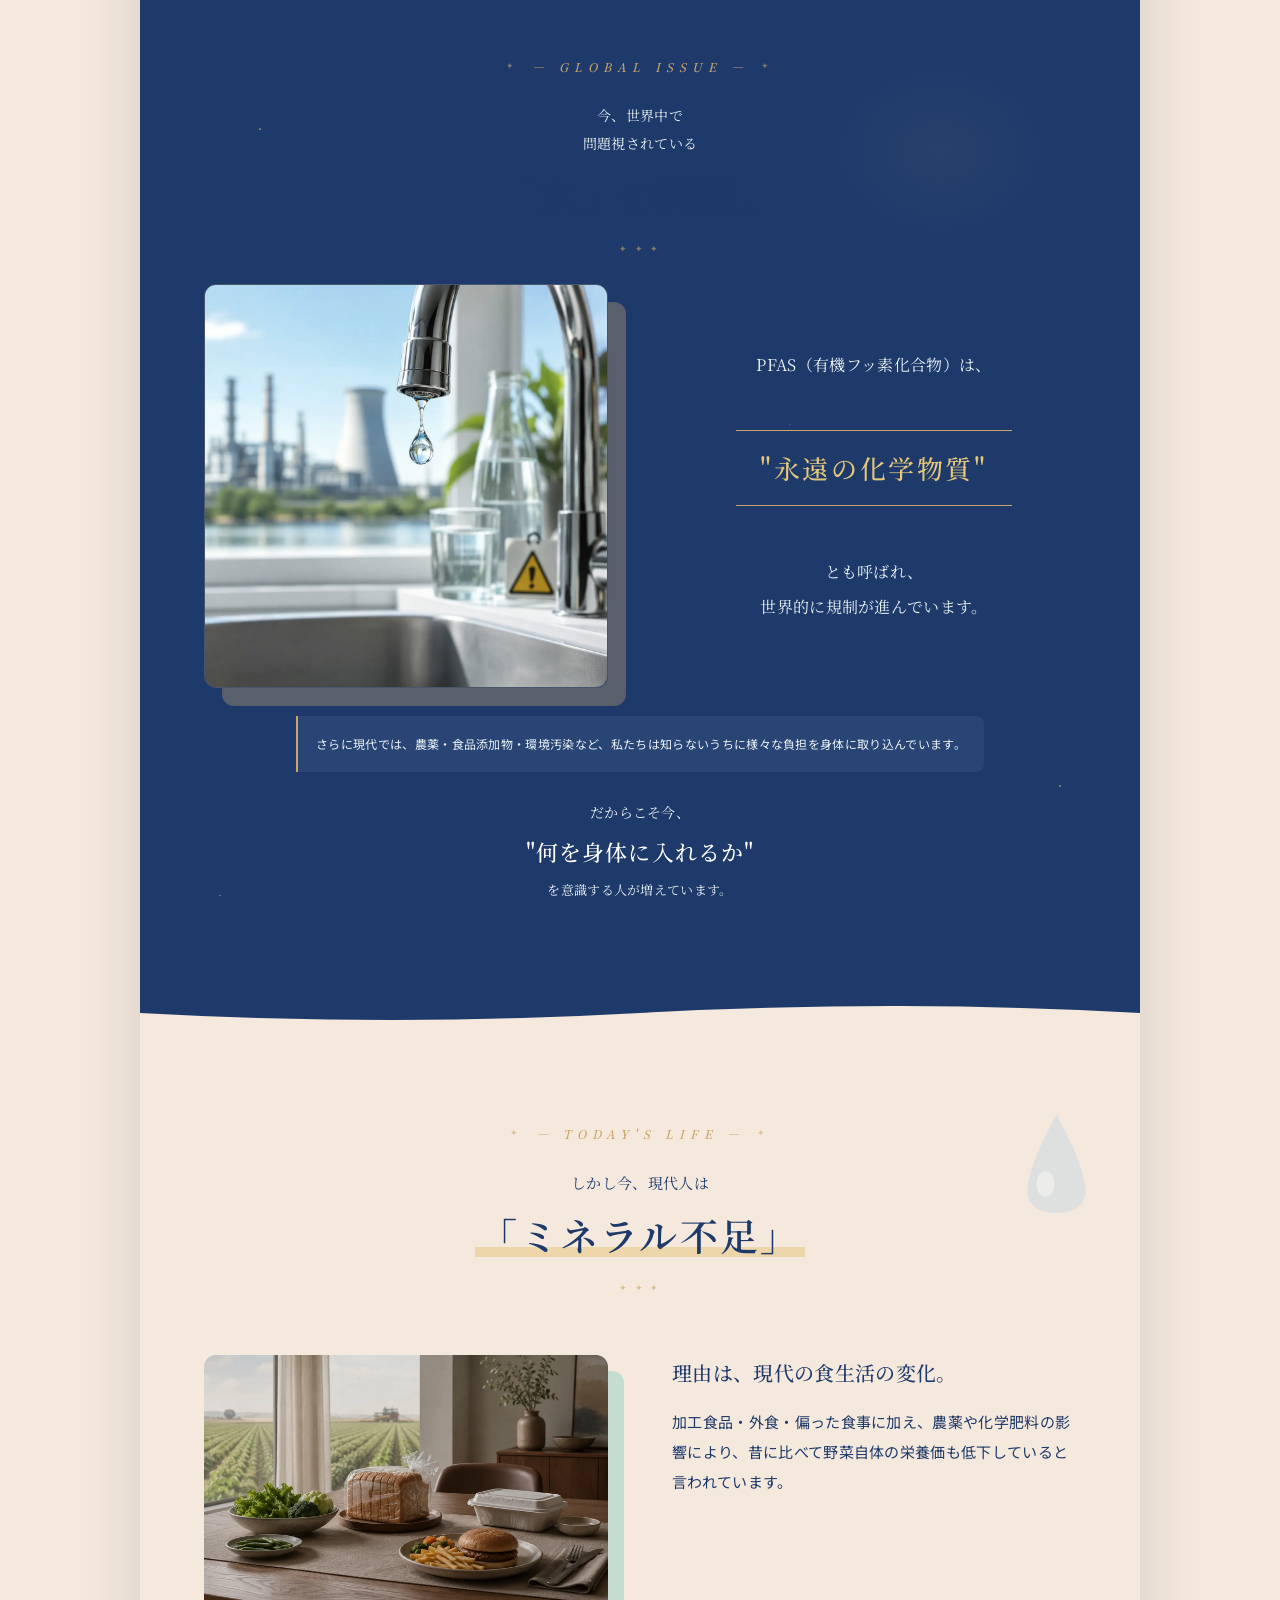
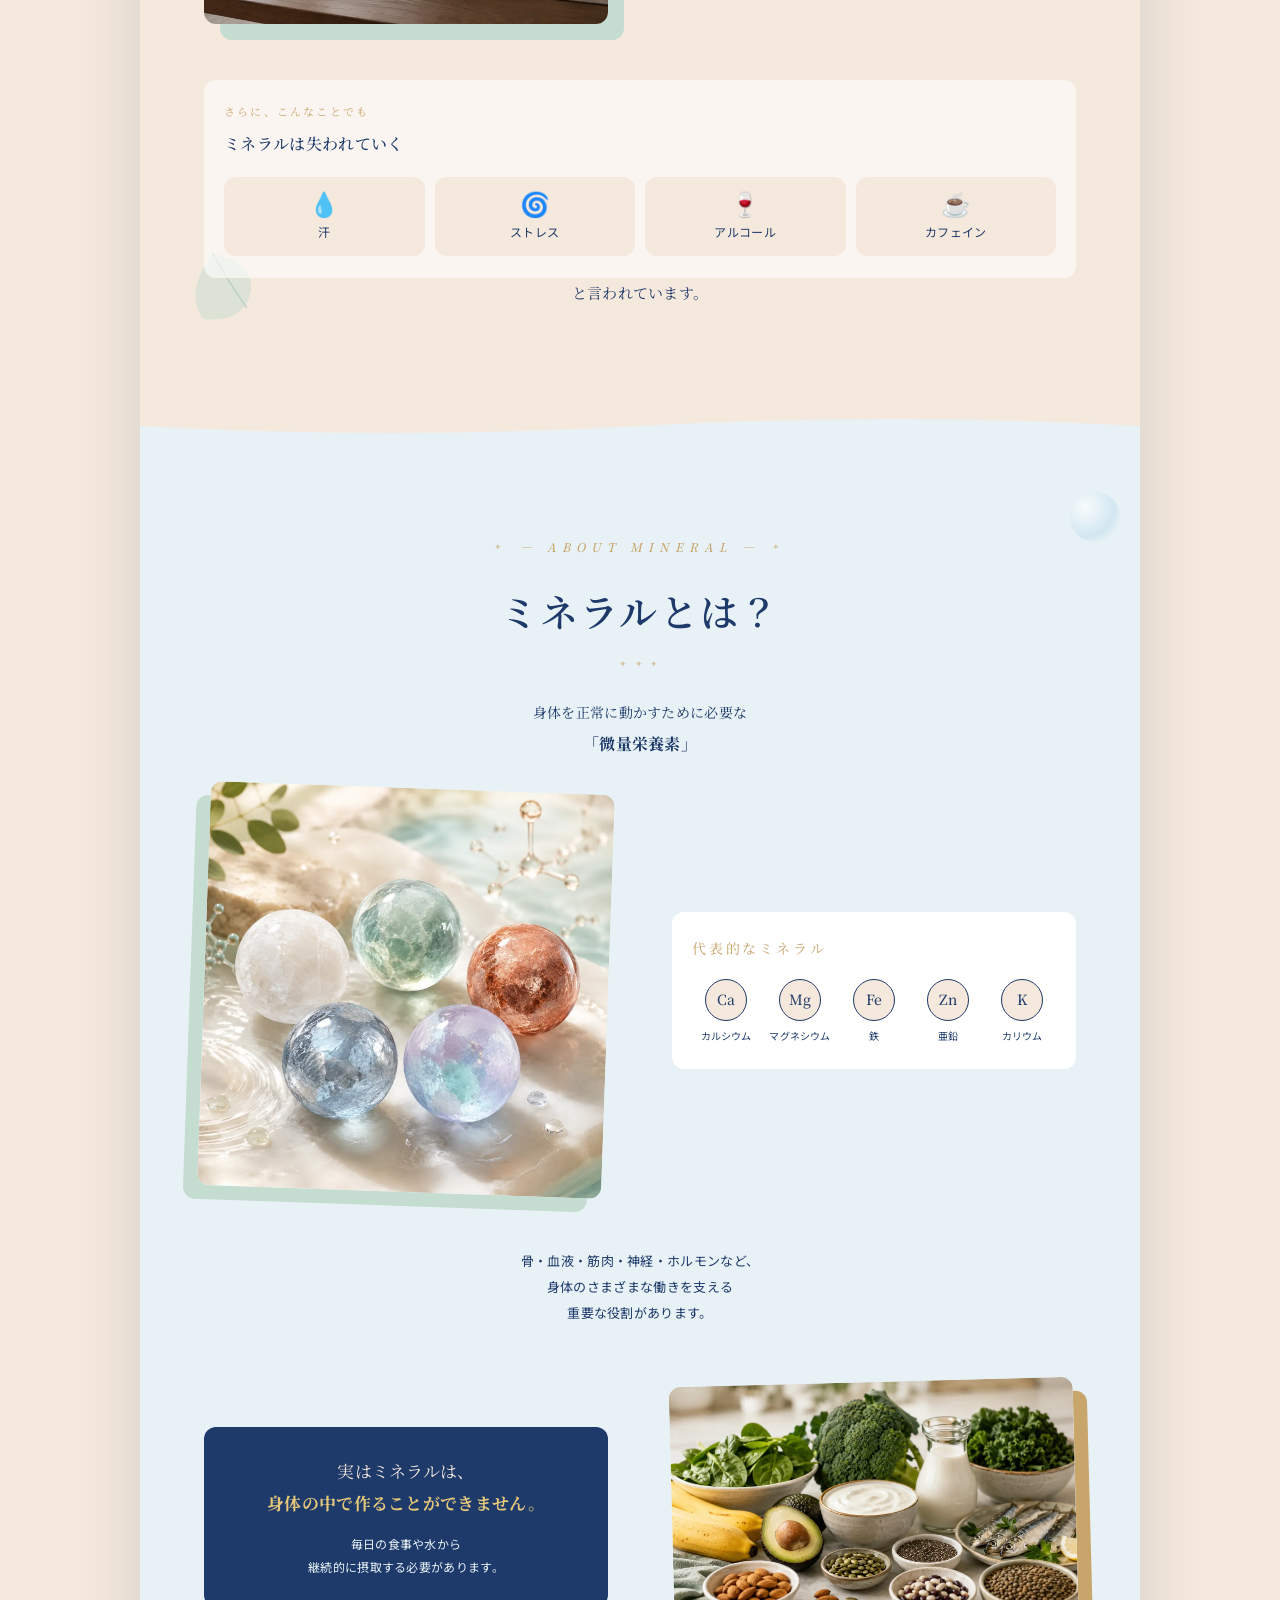
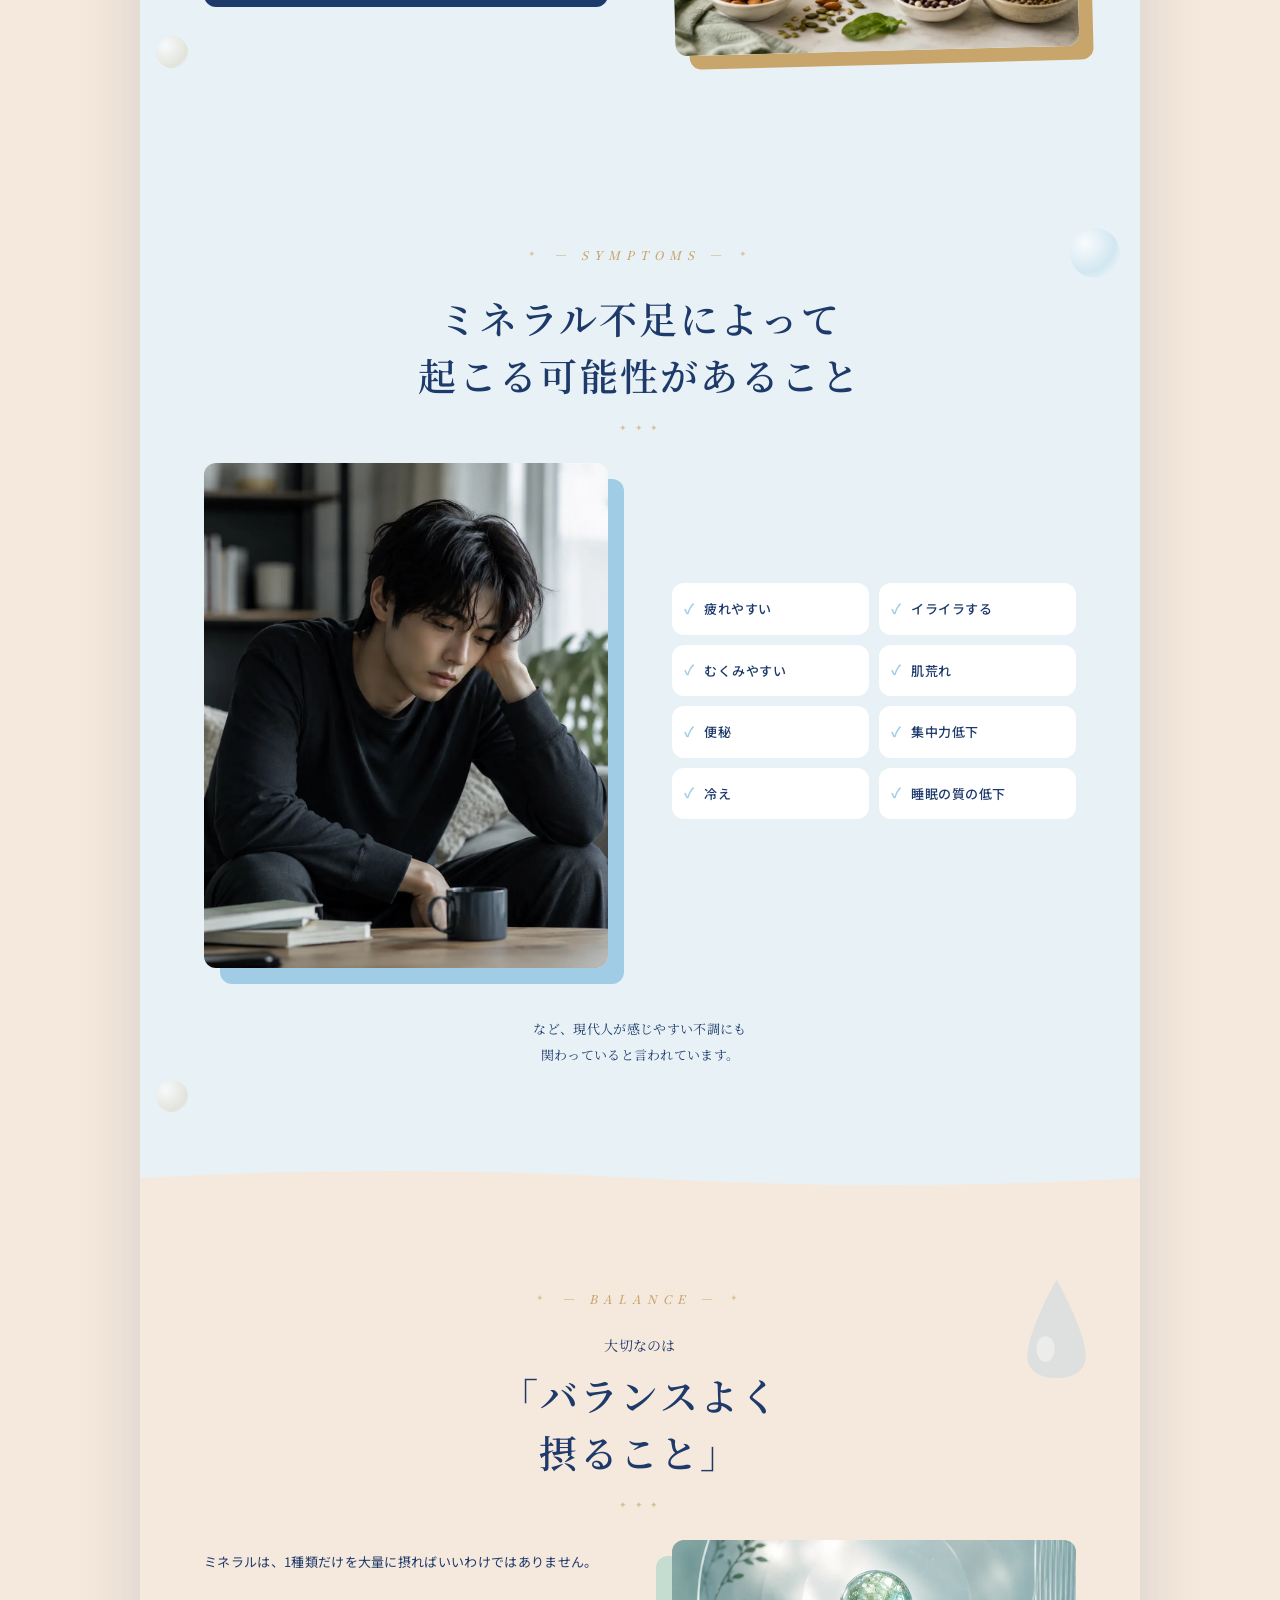
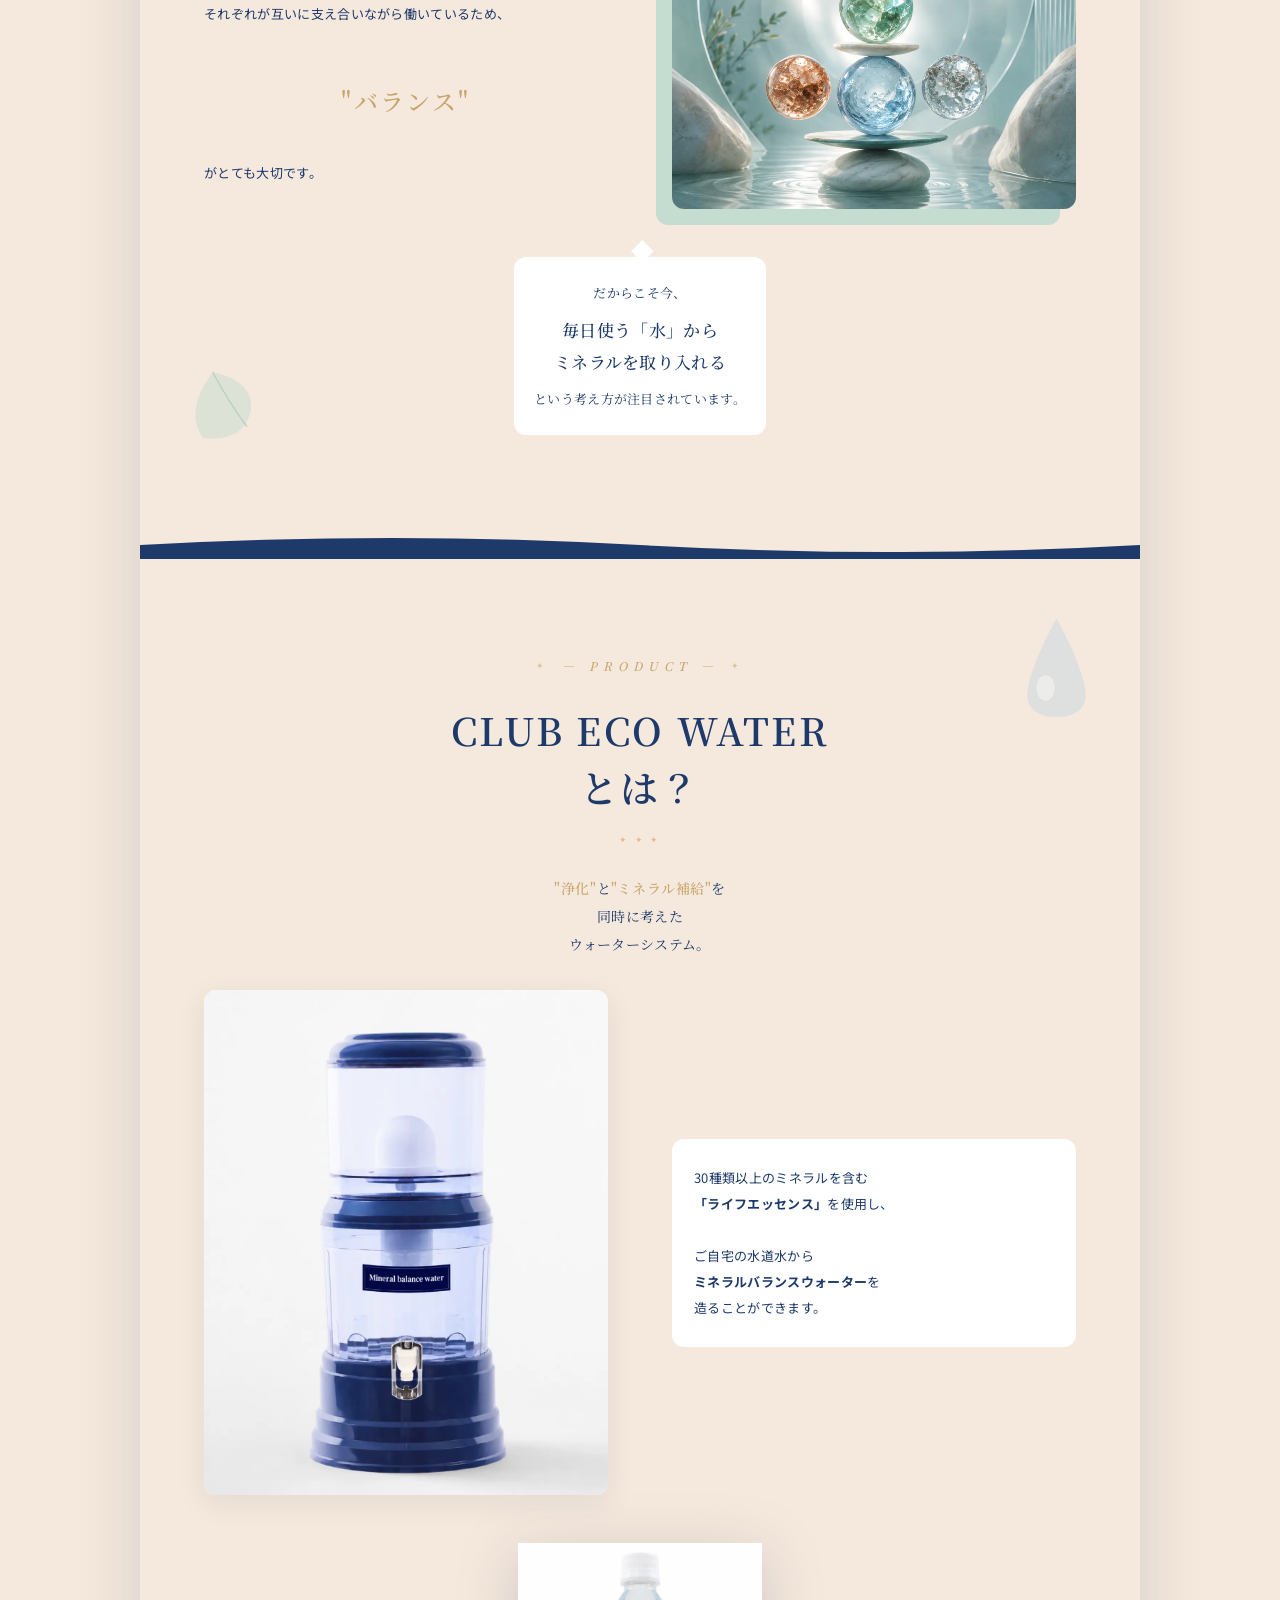
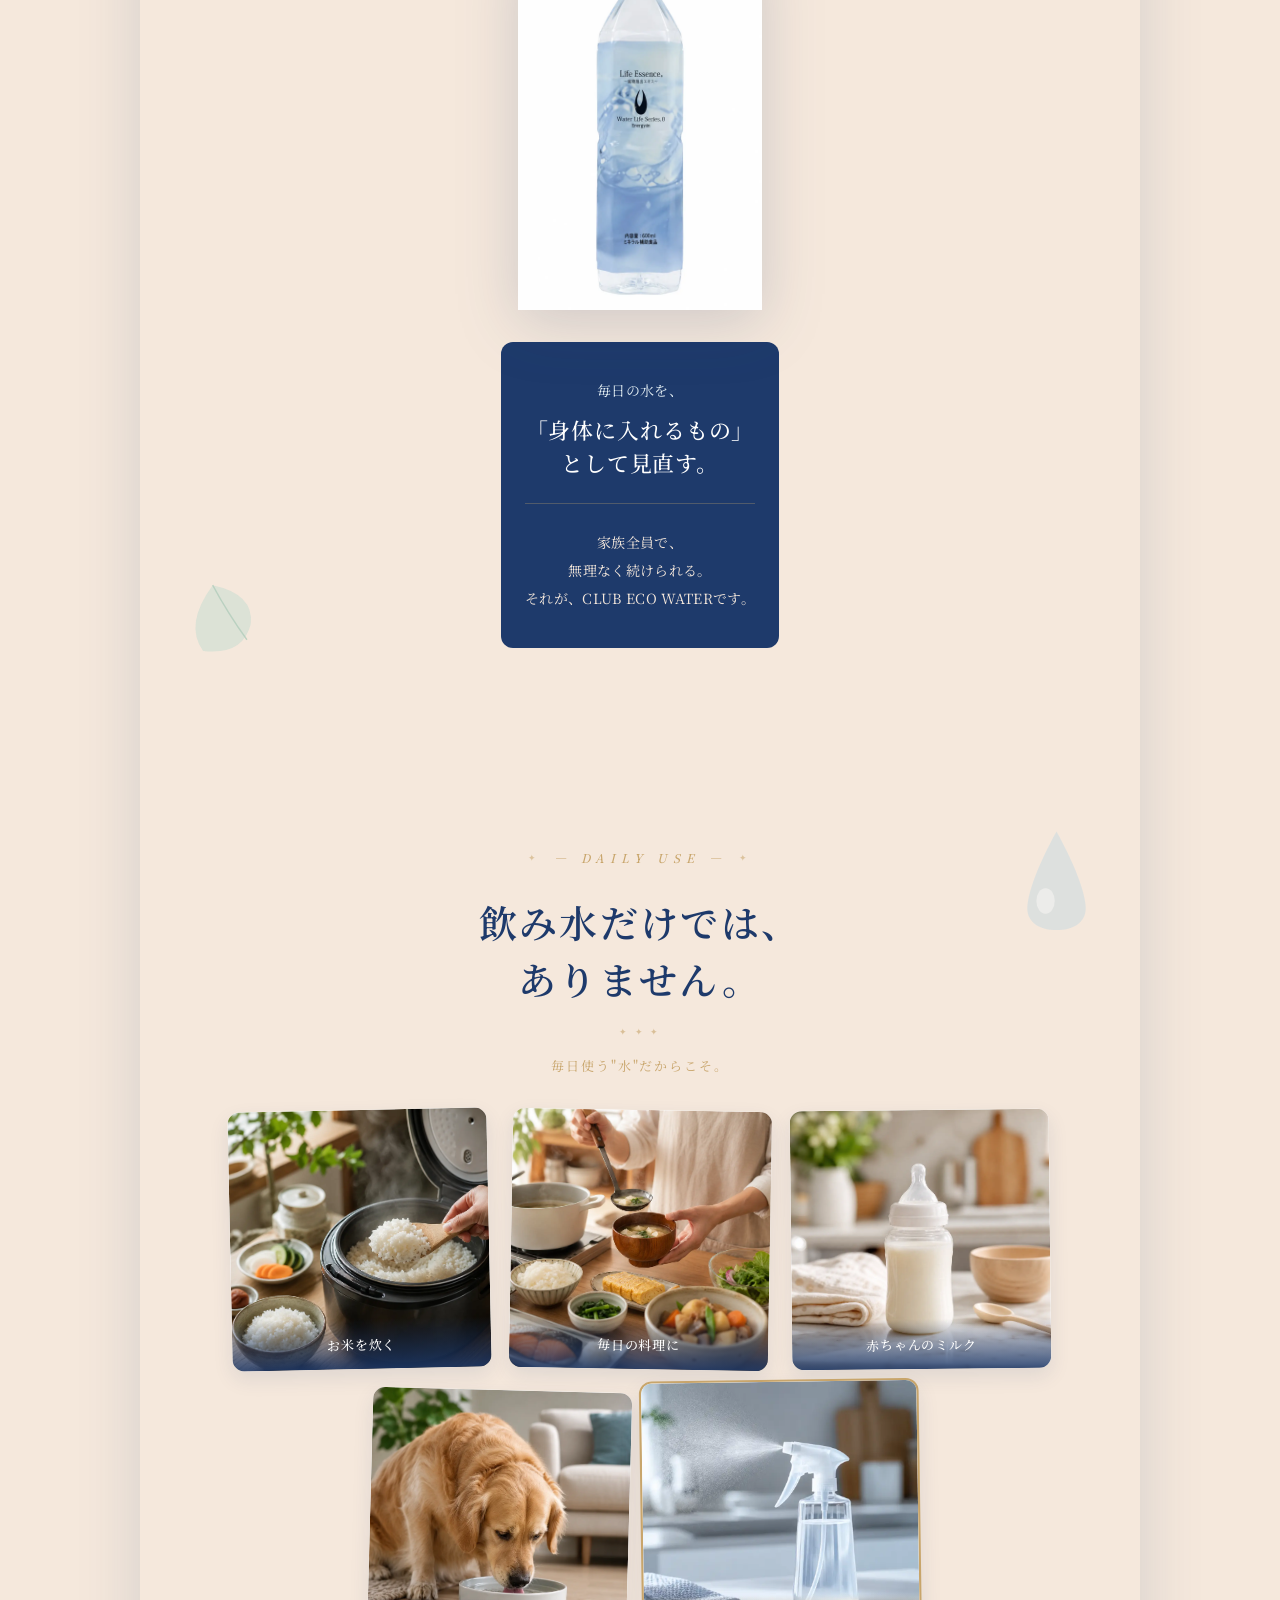
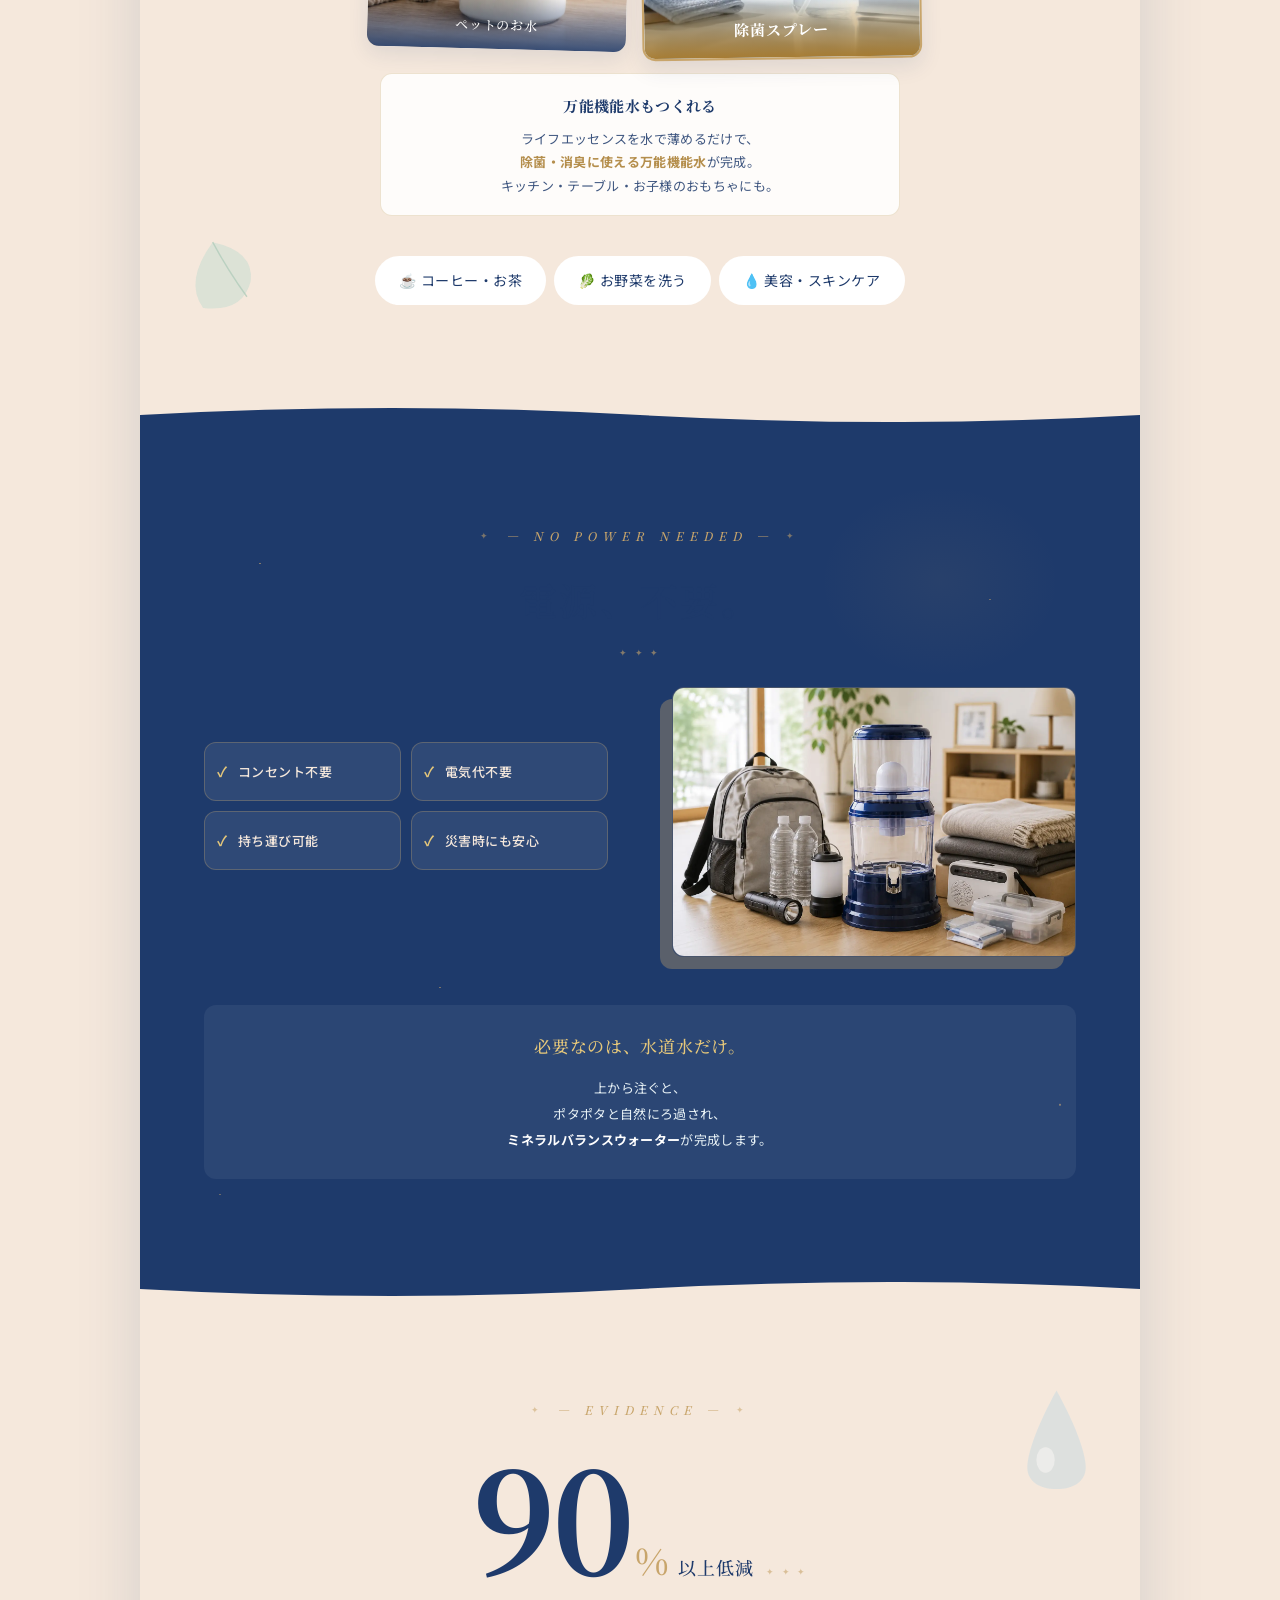
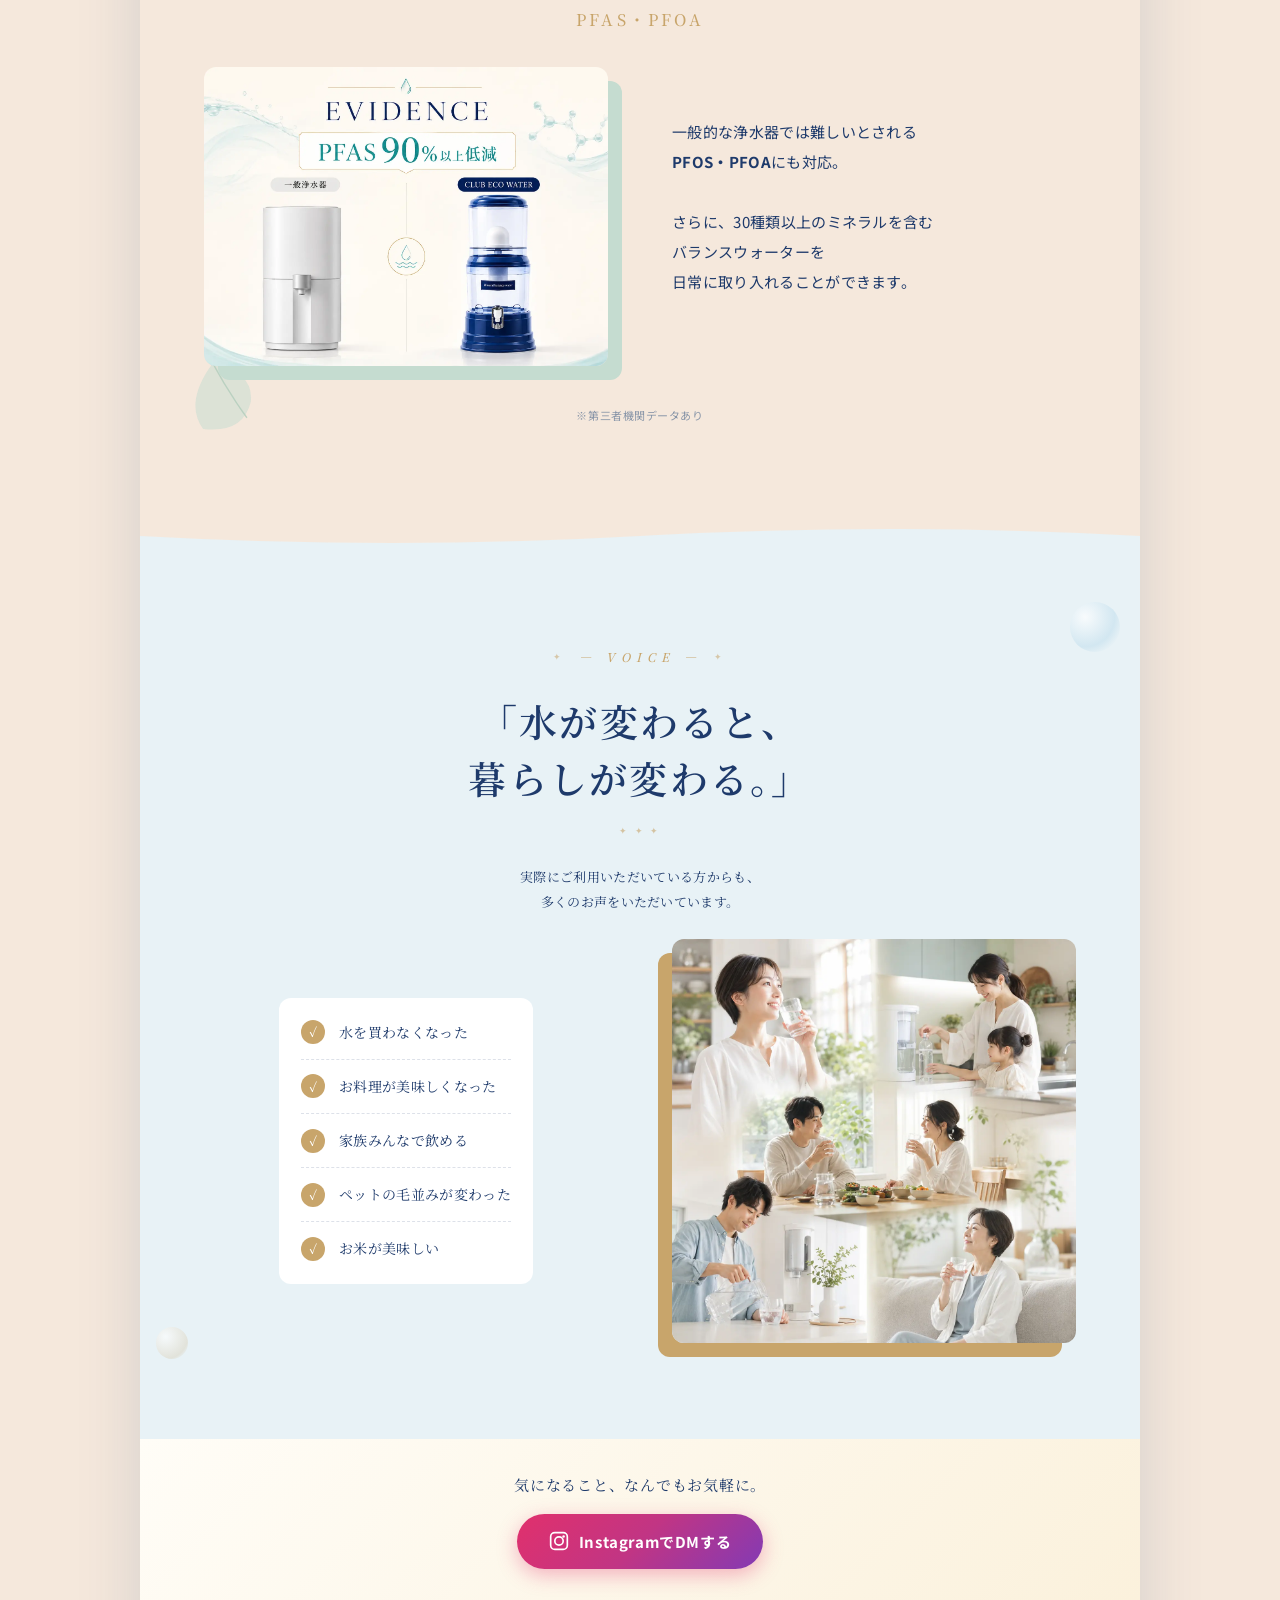
==== commit 74cbc4ba: "追加・変更2026-06-07" ====
--- a/index.html
+++ b/index.html
@@ -135,6 +135,45 @@
       <p class="sec-01b__savings-sub">年間にすると 約 486,000円 の差</p>
     </div>
 
+    <!-- 選べる3プラン -->
+    <div class="sec-01b__plans">
+      <p class="sec-01b__plans-eyebrow">— SELECT PLAN —</p>
+      <h3 class="sec-01b__plans-title">ご家庭に合わせて<br>選べる<em>3つ</em>のプラン</h3>
+      <p class="sec-01b__plans-sub">人数や使用量に合わせて、最適なプランを。</p>
+
+      <div class="sec-01b__plans-grid">
+        <!-- ライト -->
+        <div class="sec-01b__plan-card">
+          <span class="sec-01b__plan-label">ライト</span>
+          <p class="sec-01b__plan-capacity">約<b>150</b>L/月</p>
+          <p class="sec-01b__plan-price"><span class="sec-01b__plan-price-num">3,800</span><span class="sec-01b__plan-price-yen">円</span><span class="sec-01b__plan-price-unit">/月</span></p>
+          <p class="sec-01b__plan-per">1Lあたり 約<b>25</b>円</p>
+          <p class="sec-01b__plan-who">1〜2人暮らし向け</p>
+        </div>
+        <!-- スタンダード -->
+        <div class="sec-01b__plan-card sec-01b__plan-card--recommend">
+          <span class="sec-01b__plan-badge">人気</span>
+          <span class="sec-01b__plan-label">スタンダード</span>
+          <p class="sec-01b__plan-capacity">約<b>300</b>L/月</p>
+          <p class="sec-01b__plan-price"><span class="sec-01b__plan-price-num">7,500</span><span class="sec-01b__plan-price-yen">円</span><span class="sec-01b__plan-price-unit">/月</span></p>
+          <p class="sec-01b__plan-per">1Lあたり 約<b>25</b>円</p>
+          <p class="sec-01b__plan-who">3〜4人家族向け</p>
+        </div>
+        <!-- ファミリー -->
+        <div class="sec-01b__plan-card sec-01b__plan-card--family">
+          <span class="sec-01b__plan-badge sec-01b__plan-badge--best">最安</span>
+          <span class="sec-01b__plan-label">ファミリー</span>
+          <p class="sec-01b__plan-capacity">約<b>500</b>L/月</p>
+          <p class="sec-01b__plan-price"><span class="sec-01b__plan-price-num">9,500</span><span class="sec-01b__plan-price-yen">円</span><span class="sec-01b__plan-price-unit">/月</span></p>
+          <p class="sec-01b__plan-per">1Lあたり 約<b class="sec-01b__plan-per--highlight">19</b>円</p>
+          <p class="sec-01b__plan-who">大家族・料理にも使う方</p>
+        </div>
+      </div>
+
+      <p class="sec-01b__plans-note">※利用状況により変動します</p>
+      <p class="sec-01b__plans-appeal">たっぷり使うほど、1Lあたりがおトクに。<br>飲み水だけでなく、<b>料理にも毎日使えます。</b></p>
+    </div>
+
     <div class="sec-01b__teaser">
       <span class="sec-01b__teaser-badge">さらに</span>
       <p class="sec-01b__teaser-text">
@@ -148,6 +187,15 @@
       <span class="sec-01b__cta-arrow">▼</span>
     </a>
   </div>
+      <!-- インスタDM誘導：プラン下 -->
+    <div class="ig-dm-inline ig-dm-inline--light">
+      <p class="ig-dm-inline__or ig-dm-inline__or--light">プランの選び方、迷ったら</p>
+      <a href="https://www.instagram.com/chaneri_fermentation_class?igsh=NWxkbXVhOGV6MnB1&utm_source=qr"
+         target="_blank" rel="noopener noreferrer" class="ig-dm-inline__btn ig-dm-inline__btn--light">
+        <svg class="ig-dm-inline__icon" viewBox="0 0 24 24" width="18" height="18" fill="none" stroke="currentColor" stroke-width="2"><rect x="2" y="2" width="20" height="20" rx="5"/><circle cx="12" cy="12" r="5"/><circle cx="17.5" cy="6.5" r="1.5" fill="currentColor" stroke="none"/></svg>
+        DMでお気軽にご相談ください
+      </a>
+    </div>
 </section>
 
 
@@ -445,7 +493,22 @@
              width="800" height="800">
         <span>ペットのお水</span>
       </li>
+      <li class="use-grid__item use-grid__item--spray reveal">
+        <img src="images/09e_use-spray.webp"
+             alt="万能機能水で除菌スプレーを作る"
+             width="800" height="800">
+        <span>除菌スプレー</span>
+      </li>
     </ul>
+
+    <div class="sec-09__spray-note">
+      <p class="sec-09__spray-note-title">万能機能水もつくれる</p>
+      <p class="sec-09__spray-note-body">
+        ライフエッセンスを水で薄めるだけで、<br>
+        <b>除菌・消臭に使える万能機能水</b>が完成。<br>
+        キッチン・テーブル・お子様のおもちゃにも。
+      </p>
+    </div>
 
     <ul class="use-extra">
       <li>☕ コーヒー・お茶</li>
@@ -564,6 +627,16 @@
   </div>
 </section>
 
+<!-- インスタDM誘導 ① お客様の声の後 -->
+<div class="ig-dm-banner reveal">
+  <p class="ig-dm-banner__text">気になること、なんでもお気軽に。</p>
+  <a href="https://www.instagram.com/chaneri_fermentation_class?igsh=NWxkbXVhOGV6MnB1&utm_source=qr"
+     target="_blank" rel="noopener noreferrer" class="ig-dm-banner__btn">
+    <svg class="ig-dm-banner__icon" viewBox="0 0 24 24" width="20" height="20" fill="none" stroke="currentColor" stroke-width="2"><rect x="2" y="2" width="20" height="20" rx="5"/><circle cx="12" cy="12" r="5"/><circle cx="17.5" cy="6.5" r="1.5" fill="currentColor" stroke="none"/></svg>
+    InstagramでDMする
+  </a>
+</div>
+
 
 <!-- ========================================
      セクション 13 ：こんな方に選ばれています
@@ -604,7 +677,12 @@
          alt="毎日使うお水、こんなに差が出ます。コンビニのペットボトル水なら家族4人で月48,000円、ECOウォーターサーバーなら月7,500円。年間の節約額は約486,000円。"
          class="sec-13b__image"
          width="1080" height="2000">
-
+         
+        <img src="images/cost-detail-2.webp"
+         alt="選べる3つのプラン：ライト3,800円、スタンダード7,500円、ファミリー9,500円"
+         class="sec-13b__image"
+         width="1122" height="1402">
+              
     <a href="https://potapotaclub.jp/newentry/"
        target="_blank"
        rel="noopener noreferrer"
@@ -726,6 +804,16 @@
       <span class="cta-button__text">お申込はこちら</span>
       <span class="cta-button__arrow">→</span>
     </a>
+
+    <!-- インスタDM誘導 ② クロージングCTAの下 -->
+    <div class="ig-dm-inline">
+      <p class="ig-dm-inline__or">まずは相談だけでもOK</p>
+      <a href="https://www.instagram.com/chaneri_fermentation_class?igsh=NWxkbXVhOGV6MnB1&utm_source=qr"
+         target="_blank" rel="noopener noreferrer" class="ig-dm-inline__btn">
+        <svg class="ig-dm-inline__icon" viewBox="0 0 24 24" width="18" height="18" fill="none" stroke="currentColor" stroke-width="2"><rect x="2" y="2" width="20" height="20" rx="5"/><circle cx="12" cy="12" r="5"/><circle cx="17.5" cy="6.5" r="1.5" fill="currentColor" stroke="none"/></svg>
+        DMでお気軽にご質問ください
+      </a>
+    </div>
   </div>
 </section>
 
@@ -767,6 +855,16 @@
     </div>
   </div>
 </section>
+
+<!-- インスタDM誘導 ③ プロフィール後 -->
+<div class="ig-dm-banner ig-dm-banner--dark reveal">
+  <p class="ig-dm-banner__text">ササキエリに直接聞いてみる</p>
+  <a href="https://www.instagram.com/chaneri_fermentation_class?igsh=NWxkbXVhOGV6MnB1&utm_source=qr"
+     target="_blank" rel="noopener noreferrer" class="ig-dm-banner__btn">
+    <svg class="ig-dm-banner__icon" viewBox="0 0 24 24" width="20" height="20" fill="none" stroke="currentColor" stroke-width="2"><rect x="2" y="2" width="20" height="20" rx="5"/><circle cx="12" cy="12" r="5"/><circle cx="17.5" cy="6.5" r="1.5" fill="currentColor" stroke="none"/></svg>
+    InstagramでDMする
+  </a>
+</div>
 
 </main>
 
--- a/css/02_common.css
+++ b/css/02_common.css
@@ -570,4 +570,120 @@
 .sec-13__inner {
   position: relative;
   z-index: 1;
+}
+
+
+/* ============================================
+   Instagram DM 誘導ボタン（帯タイプ）
+============================================ */
+.ig-dm-banner {
+  background: linear-gradient(135deg, #FFFDF7 0%, #FBF1DC 100%);
+  padding: 32px 24px;
+  text-align: center;
+}
+
+.ig-dm-banner--dark {
+  background: linear-gradient(135deg, #1E3A6B 0%, #16305C 100%);
+}
+
+.ig-dm-banner__text {
+  font-family: var(--f-serif);
+  font-size: 15px;
+  color: var(--c-navy);
+  margin-bottom: 16px;
+  letter-spacing: 0.05em;
+}
+
+.ig-dm-banner--dark .ig-dm-banner__text {
+  color: var(--c-cream);
+}
+
+.ig-dm-banner__btn {
+  display: inline-flex;
+  align-items: center;
+  gap: 10px;
+  padding: 14px 32px;
+  background: linear-gradient(135deg, #E1306C 0%, #C13584 50%, #833AB4 100%);
+  color: #fff;
+  font-family: var(--f-sans);
+  font-size: 15px;
+  font-weight: 700;
+  letter-spacing: 0.04em;
+  text-decoration: none;
+  border-radius: 999px;
+  box-shadow: 0 6px 20px rgba(225,48,108,0.35);
+  transition: transform 0.25s ease, box-shadow 0.25s ease;
+}
+
+.ig-dm-banner__btn:hover {
+  transform: translateY(-3px);
+  box-shadow: 0 10px 28px rgba(225,48,108,0.5);
+}
+
+.ig-dm-banner__icon {
+  flex-shrink: 0;
+}
+
+/* Instagram DM（インライン：CTA下） */
+.ig-dm-inline {
+  margin-top: 24px;
+  text-align: center;
+}
+
+.ig-dm-inline__or {
+  font-family: var(--f-sans);
+  font-size: 12px;
+  color: rgba(245,232,220,0.7);
+  letter-spacing: 0.1em;
+  margin-bottom: 12px;
+}
+
+.ig-dm-inline__btn {
+  display: inline-flex;
+  align-items: center;
+  gap: 8px;
+  padding: 12px 28px;
+  background: transparent;
+  color: var(--c-cream);
+  font-family: var(--f-sans);
+  font-size: 13px;
+  font-weight: 600;
+  letter-spacing: 0.04em;
+  text-decoration: none;
+  border: 1.5px solid rgba(225,48,108,0.6);
+  border-radius: 999px;
+  transition: background 0.25s ease, border-color 0.25s ease, transform 0.25s ease;
+}
+
+.ig-dm-inline__btn:hover {
+  background: rgba(225,48,108,0.15);
+  border-color: #E1306C;
+  transform: translateY(-2px);
+}
+
+.ig-dm-inline__icon {
+  flex-shrink: 0;
+}
+
+/* 明るい背景用（水色セクション内） */
+.ig-dm-inline--light {
+  margin-top: 28px;
+  margin-bottom: 8px;
+}
+
+.ig-dm-inline__or--light {
+  color: var(--c-navy);
+  opacity: 0.6;
+}
+
+.ig-dm-inline__btn--light {
+  color: var(--c-navy);
+  border: 1.5px solid rgba(225,48,108,0.5);
+  background: rgba(255,255,255,0.6);
+}
+
+.ig-dm-inline__btn--light:hover {
+  background: rgba(225,48,108,0.1);
+  border-color: #E1306C;
+  color: #C13584;
 }
--- a/css/04_sections-06-10.css
+++ b/css/04_sections-06-10.css
@@ -307,6 +307,12 @@
   aspect-ratio: 1 / 1;
 }
 
+.use-grid__item--spray {
+  grid-column: 1 / -1;
+  max-width: 60%;
+  margin: 0 auto;
+}
+
 .use-grid__item img {
   width: 100%;
   height: 100%;
@@ -331,6 +337,62 @@
   letter-spacing: 0.06em;
 }
 
+/* ===== 除菌スプレー強調 ===== */
+.use-grid__item--spray {
+  border: 2.5px solid var(--c-gold);
+  box-shadow: 0 0 0 4px rgba(200,165,107,0.18), 0 12px 32px rgba(200,165,107,0.45);
+  animation: sprayGlow 2.2s ease-in-out infinite;
+  transform: scale(1.06);
+}
+
+@keyframes sprayGlow {
+  0%, 100% {
+    box-shadow: 0 0 0 4px rgba(200,165,107,0.18), 0 12px 32px rgba(200,165,107,0.4);
+  }
+  50% {
+    box-shadow: 0 0 0 6px rgba(200,165,107,0.35), 0 12px 36px rgba(200,165,107,0.7);
+  }
+}
+
+.use-grid__item--spray span {
+  background: linear-gradient(to top, rgba(168,123,46,0.95) 0%, rgba(168,123,46,0.4) 60%, transparent 100%);
+  font-weight: 700;
+  font-size: 14px;
+  padding: 20px 12px 12px;
+}
+
+/* 除菌スプレー補足カード */
+.sec-09__spray-note {
+  background: rgba(255,255,255,0.85);
+  border: 1px solid rgba(200,165,107,0.3);
+  border-radius: var(--radius-md);
+  padding: 18px 20px;
+  margin: 0 auto 24px;
+  max-width: 360px;
+  text-align: center;
+}
+
+.sec-09__spray-note-title {
+  font-family: var(--f-serif);
+  font-size: 15px;
+  font-weight: 700;
+  color: var(--c-navy);
+  margin-bottom: 8px;
+}
+
+.sec-09__spray-note-body {
+  font-family: var(--f-sans);
+  font-size: 13px;
+  color: var(--c-navy);
+  line-height: 1.8;
+  opacity: 0.85;
+}
+
+.sec-09__spray-note-body b {
+  color: #A87B2E;
+  font-weight: 700;
+}
+
 .use-extra {
   display: flex;
   flex-wrap: wrap;
--- a/css/05_sections-11-15.css
+++ b/css/05_sections-11-15.css
@@ -109,6 +109,21 @@
   object-fit: cover;
   border-radius: var(--radius-md);
   margin: 0 auto 24px;
+  box-shadow: var(--shadow-soft);
+}
+
+.voice-photo-grid {
+  display: grid;
+  grid-template-columns: repeat(2, 1fr);
+  gap: 10px;
+  margin: 0 auto 24px;
+}
+
+.voice-photo-grid img {
+  width: 100%;
+  aspect-ratio: 1 / 1;
+  object-fit: cover;
+  border-radius: var(--radius-md);
   box-shadow: var(--shadow-soft);
 }
 
@@ -786,4 +801,4 @@
   .sec-15__referral-id-value {
     font-size: 22px;
   }
-}+}
--- a/css/06_pc-view.css
+++ b/css/06_pc-view.css
@@ -268,7 +268,7 @@
 
 .sec-04__photo {
   grid-column: 1;
-  grid-row: 4 / 6;
+  grid-row: 4 / 7;
   margin: 32px 0 0;
   transform: rotate(-1deg);
   box-shadow: 16px 16px 0 var(--c-mint);
@@ -298,6 +298,7 @@
 
 .lost-card {
   grid-column: 1 / -1;
+  grid-row: 7;
   margin-top: 56px;
 }
 
@@ -519,32 +520,58 @@
 
 
 /* ============================================
-   セクション09 用途（4列横並び！— 案Bの目玉）
+   セクション09 用途（上3枚・下2枚中央寄せ）
 ============================================ */
 .sec-09__inner { text-align: center; }
 
 .sec-09__title { font-size: 38px; }
 
 .use-grid {
-  grid-template-columns: repeat(4, 1fr);
+  grid-template-columns: repeat(6, 1fr);
   gap: 22px;
-}
-
-/* 各写真をランダムに微回転 → ポラロイド風 */
+  max-width: 820px;
+  margin-left: auto;
+  margin-right: auto;
+}
+
+.use-grid__item {
+  grid-column: span 2;
+  transition: transform 0.5s ease, box-shadow 0.5s ease;
+  box-shadow: 0 8px 20px rgba(30,58,107,0.10);
+}
+
+.use-grid__item:nth-child(4) {
+  grid-column: 2 / span 2;
+}
+
+.use-grid__item:nth-child(5) {
+  grid-column: 4 / span 2;
+}
+
+.use-grid__item--spray {
+  max-width: 100%;
+  margin: 0;
+}
+
+/* ポラロイド風の微回転 */
 .use-grid__item:nth-child(1) { transform: rotate(-1.2deg); }
 .use-grid__item:nth-child(2) { transform: rotate(1deg); }
 .use-grid__item:nth-child(3) { transform: rotate(-0.6deg); }
 .use-grid__item:nth-child(4) { transform: rotate(1.5deg); }
-
-.use-grid__item {
-  transition: transform 0.5s ease, box-shadow 0.5s ease;
-  box-shadow: 0 8px 20px rgba(30,58,107,0.10);
-}
+.use-grid__item:nth-child(5) { transform: scale(1.08) rotate(-0.8deg); }
 
 .use-grid__item:hover {
-  transform: rotate(0) translateY(-10px);
+  transform: rotate(0) translateY(-10px) scale(1.03);
   z-index: 2;
   box-shadow: 0 16px 40px rgba(30,58,107,0.20);
+}
+
+.use-grid__item--spray:hover {
+  transform: rotate(0) translateY(-10px) scale(1.1);
+}
+
+.sec-09__spray-note {
+  max-width: 520px;
 }
 
 .use-extra {
--- a/css/07_cost-sections.css
+++ b/css/07_cost-sections.css
@@ -14,7 +14,7 @@
 .sec-01b {
   position: relative;
   background:
-    linear-gradient(165deg, #FFFDF7 0%, #FBF1DC 40%, #F5E4C0 100%);
+    linear-gradient(165deg, #F4FBFE 0%, #DDF0F8 45%, #C2E4F1 100%);
   padding: 56px 24px 64px;
   overflow: hidden;
 }
@@ -38,7 +38,7 @@
   left: -100px;
   width: 320px;
   height: 320px;
-  background: radial-gradient(circle, rgba(200,165,107,0.30) 0%, transparent 70%);
+  background: radial-gradient(circle, rgba(140,200,230,0.35) 0%, transparent 70%);
   pointer-events: none;
 }
 
@@ -515,6 +515,244 @@
 
 
 /* =========================================================
+   【選べる3プラン】sec-01b内の料金プランカード
+   ========================================================= */
+.sec-01b__plans {
+  margin-top: 36px;
+  margin-bottom: 32px;
+  padding: 36px 20px 32px;
+  border-top: 1px solid rgba(168,123,46,0.25);
+  background: radial-gradient(ellipse at 50% 0%, rgba(255,250,235,0.6) 0%, transparent 70%);
+  border-radius: var(--radius-md);
+  position: relative;
+}
+
+.sec-01b__plans-eyebrow {
+  font-family: var(--f-sans);
+  font-size: 11px;
+  letter-spacing: 0.4em;
+  color: var(--c-navy);
+  margin-bottom: 12px;
+  font-weight: 700;
+  opacity: 0.65;
+}
+
+.sec-01b__plans-title {
+  font-family: var(--f-serif);
+  font-size: 22px;
+  color: var(--c-navy);
+  line-height: 1.6;
+  margin-bottom: 6px;
+  font-weight: 700;
+}
+
+.sec-01b__plans-title em {
+  font-style: normal;
+  color: #A87B2E;
+}
+
+.sec-01b__plans-sub {
+  font-family: var(--f-sans);
+  font-size: 13px;
+  color: var(--c-navy);
+  opacity: 0.7;
+  margin-bottom: 24px;
+  letter-spacing: 0.04em;
+}
+
+.sec-01b__plans-grid {
+  display: flex;
+  flex-direction: column;
+  gap: 14px;
+  margin-bottom: 16px;
+}
+
+.sec-01b__plan-card {
+  position: relative;
+  background: rgba(255,255,255,0.92);
+  border: 1px solid rgba(200,165,107,0.25);
+  border-radius: var(--radius-md);
+  padding: 28px 20px 22px;
+  text-align: center;
+  box-shadow: 0 4px 16px rgba(30,58,107,0.06);
+  transition: transform 0.3s ease, box-shadow 0.3s ease;
+}
+
+.sec-01b__plan-card:hover {
+  transform: translateY(-4px);
+  box-shadow: 0 10px 28px rgba(30,58,107,0.12);
+}
+
+.sec-01b__plan-card--recommend {
+  background: linear-gradient(180deg, #FFFFFF 0%, #FFFAEE 60%, #FFF3DC 100%);
+  border: 2.5px solid var(--c-gold);
+  box-shadow: 0 8px 28px rgba(200,165,107,0.35), 0 0 0 3px rgba(200,165,107,0.1);
+  transform: scale(1.02);
+}
+
+.sec-01b__plan-card--recommend:hover {
+  transform: scale(1.02) translateY(-4px);
+  box-shadow: 0 14px 36px rgba(200,165,107,0.45), 0 0 0 4px rgba(200,165,107,0.15);
+}
+
+.sec-01b__plan-card--recommend::after {
+  content: "";
+  position: absolute;
+  top: 0;
+  left: 0;
+  right: 0;
+  height: 3px;
+  background: linear-gradient(90deg, transparent, var(--c-gold), transparent);
+  border-radius: var(--radius-md) var(--radius-md) 0 0;
+}
+
+.sec-01b__plan-card--family {
+  background: linear-gradient(180deg, #FFFFFF 0%, #F4FBF7 60%, #E8F5ED 100%);
+  border: 2.5px solid #7CB89E;
+  box-shadow: 0 6px 22px rgba(124,184,158,0.25);
+}
+
+.sec-01b__plan-card--family::after {
+  content: "";
+  position: absolute;
+  top: 0;
+  left: 0;
+  right: 0;
+  height: 3px;
+  background: linear-gradient(90deg, transparent, #7CB89E, transparent);
+  border-radius: var(--radius-md) var(--radius-md) 0 0;
+}
+
+.sec-01b__plan-badge {
+  position: absolute;
+  top: -12px;
+  right: 16px;
+  background: linear-gradient(135deg, #D4A847 0%, #B5832E 100%);
+  color: #fff;
+  font-family: var(--f-sans);
+  font-size: 11px;
+  font-weight: 800;
+  padding: 6px 16px;
+  border-radius: 999px;
+  letter-spacing: 0.06em;
+  box-shadow: 0 4px 12px rgba(200,165,107,0.5);
+  animation: badgeFloat 2s ease-in-out infinite;
+}
+
+@keyframes badgeFloat {
+  0%, 100% { transform: translateY(0); }
+  50% { transform: translateY(-2px); }
+}
+
+.sec-01b__plan-badge--best {
+  background: linear-gradient(135deg, #5BA380 0%, #4A8A6C 100%);
+  box-shadow: 0 4px 12px rgba(91,163,128,0.5);
+}
+
+.sec-01b__plan-label {
+  display: inline-block;
+  font-family: var(--f-serif);
+  font-size: 15px;
+  font-weight: 700;
+  color: var(--c-navy);
+  letter-spacing: 0.1em;
+  margin-bottom: 10px;
+  padding-bottom: 8px;
+  border-bottom: 1px solid rgba(200,165,107,0.2);
+}
+
+.sec-01b__plan-capacity {
+  font-family: var(--f-sans);
+  font-size: 13px;
+  color: var(--c-navy);
+  opacity: 0.7;
+  margin-bottom: 8px;
+}
+
+.sec-01b__plan-capacity b {
+  font-size: 18px;
+  font-weight: 800;
+  color: var(--c-navy);
+  opacity: 1;
+}
+
+.sec-01b__plan-price {
+  font-family: var(--f-serif);
+  line-height: 1.1;
+  margin-bottom: 8px;
+}
+
+.sec-01b__plan-price-num {
+  font-size: 36px;
+  font-weight: 800;
+  color: #A87B2E;
+  letter-spacing: -0.01em;
+}
+
+.sec-01b__plan-price-yen {
+  font-size: 16px;
+  font-weight: 700;
+  color: #A87B2E;
+}
+
+.sec-01b__plan-price-unit {
+  font-family: var(--f-sans);
+  font-size: 12px;
+  color: var(--c-navy);
+  opacity: 0.6;
+  margin-left: 4px;
+}
+
+.sec-01b__plan-per {
+  font-family: var(--f-sans);
+  font-size: 13px;
+  color: var(--c-navy);
+  margin-bottom: 6px;
+}
+
+.sec-01b__plan-per b {
+  font-size: 18px;
+  font-weight: 800;
+  color: #A87B2E;
+}
+
+.sec-01b__plan-per--highlight {
+  color: #4A8A6C !important;
+  font-size: 22px !important;
+}
+
+.sec-01b__plan-who {
+  font-family: var(--f-sans);
+  font-size: 11px;
+  color: var(--c-navy);
+  opacity: 0.6;
+  letter-spacing: 0.03em;
+}
+
+.sec-01b__plans-note {
+  font-family: var(--f-sans);
+  font-size: 11px;
+  color: var(--c-navy);
+  opacity: 0.55;
+  margin-bottom: 14px;
+  letter-spacing: 0.03em;
+}
+
+.sec-01b__plans-appeal {
+  font-family: var(--f-sans);
+  font-size: 14px;
+  color: var(--c-navy);
+  line-height: 1.8;
+  letter-spacing: 0.03em;
+}
+
+.sec-01b__plans-appeal b {
+  color: #A87B2E;
+  font-weight: 700;
+}
+
+
+/* =========================================================
    【詳細版】sec-13b（セクション14前）
    ========================================================= */
 
@@ -1079,6 +1317,23 @@
 
   .sec-01b__savings-num { font-size: 60px; }
 
+  /* 3プラン：横並び */
+  .sec-01b__plans-title { font-size: 28px; }
+
+  .sec-01b__plans-grid {
+    flex-direction: row;
+    gap: 18px;
+  }
+
+  .sec-01b__plan-card {
+    flex: 1;
+    padding: 28px 18px 22px;
+  }
+
+  .sec-01b__plan-price-num { font-size: 42px; }
+
+  .sec-01b__plans-appeal { font-size: 15px; }
+
   /* 詳細版：2カラム計算カード */
   .sec-13b {
     padding: 100px 48px 110px;
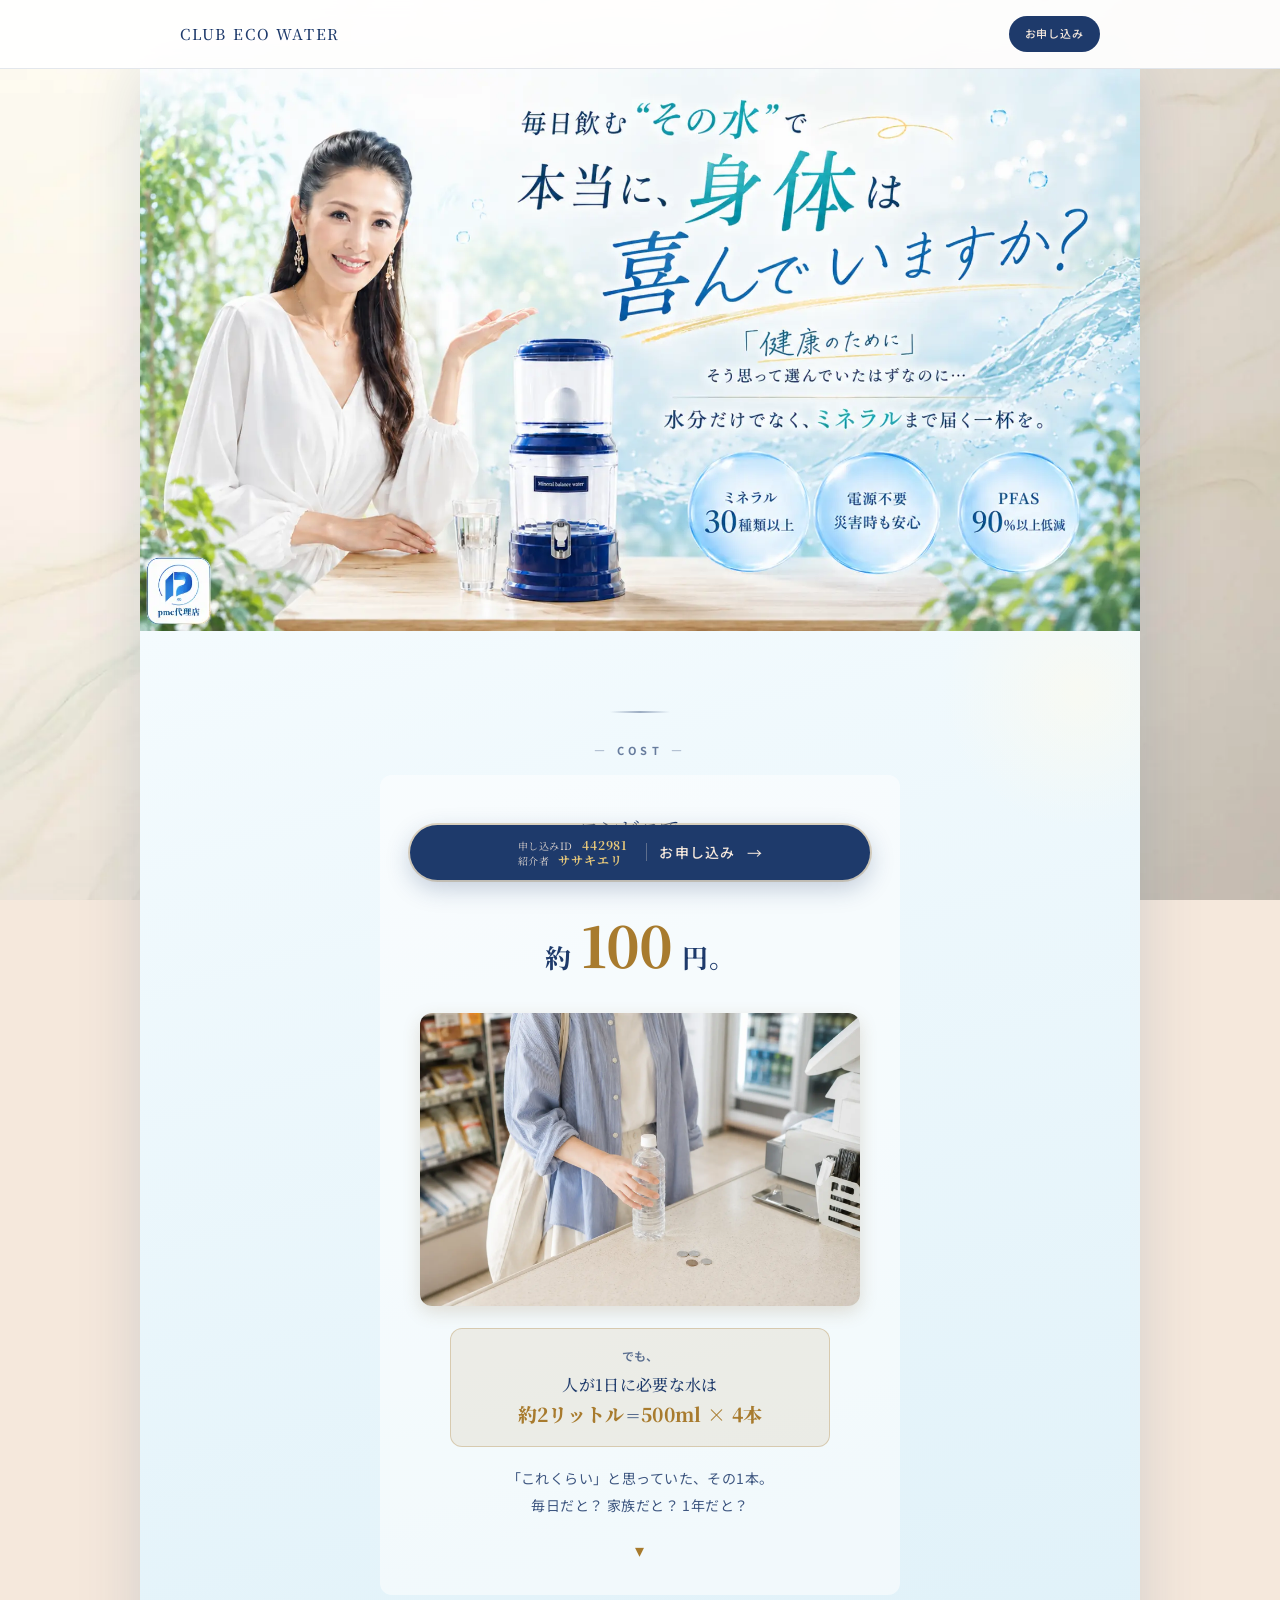
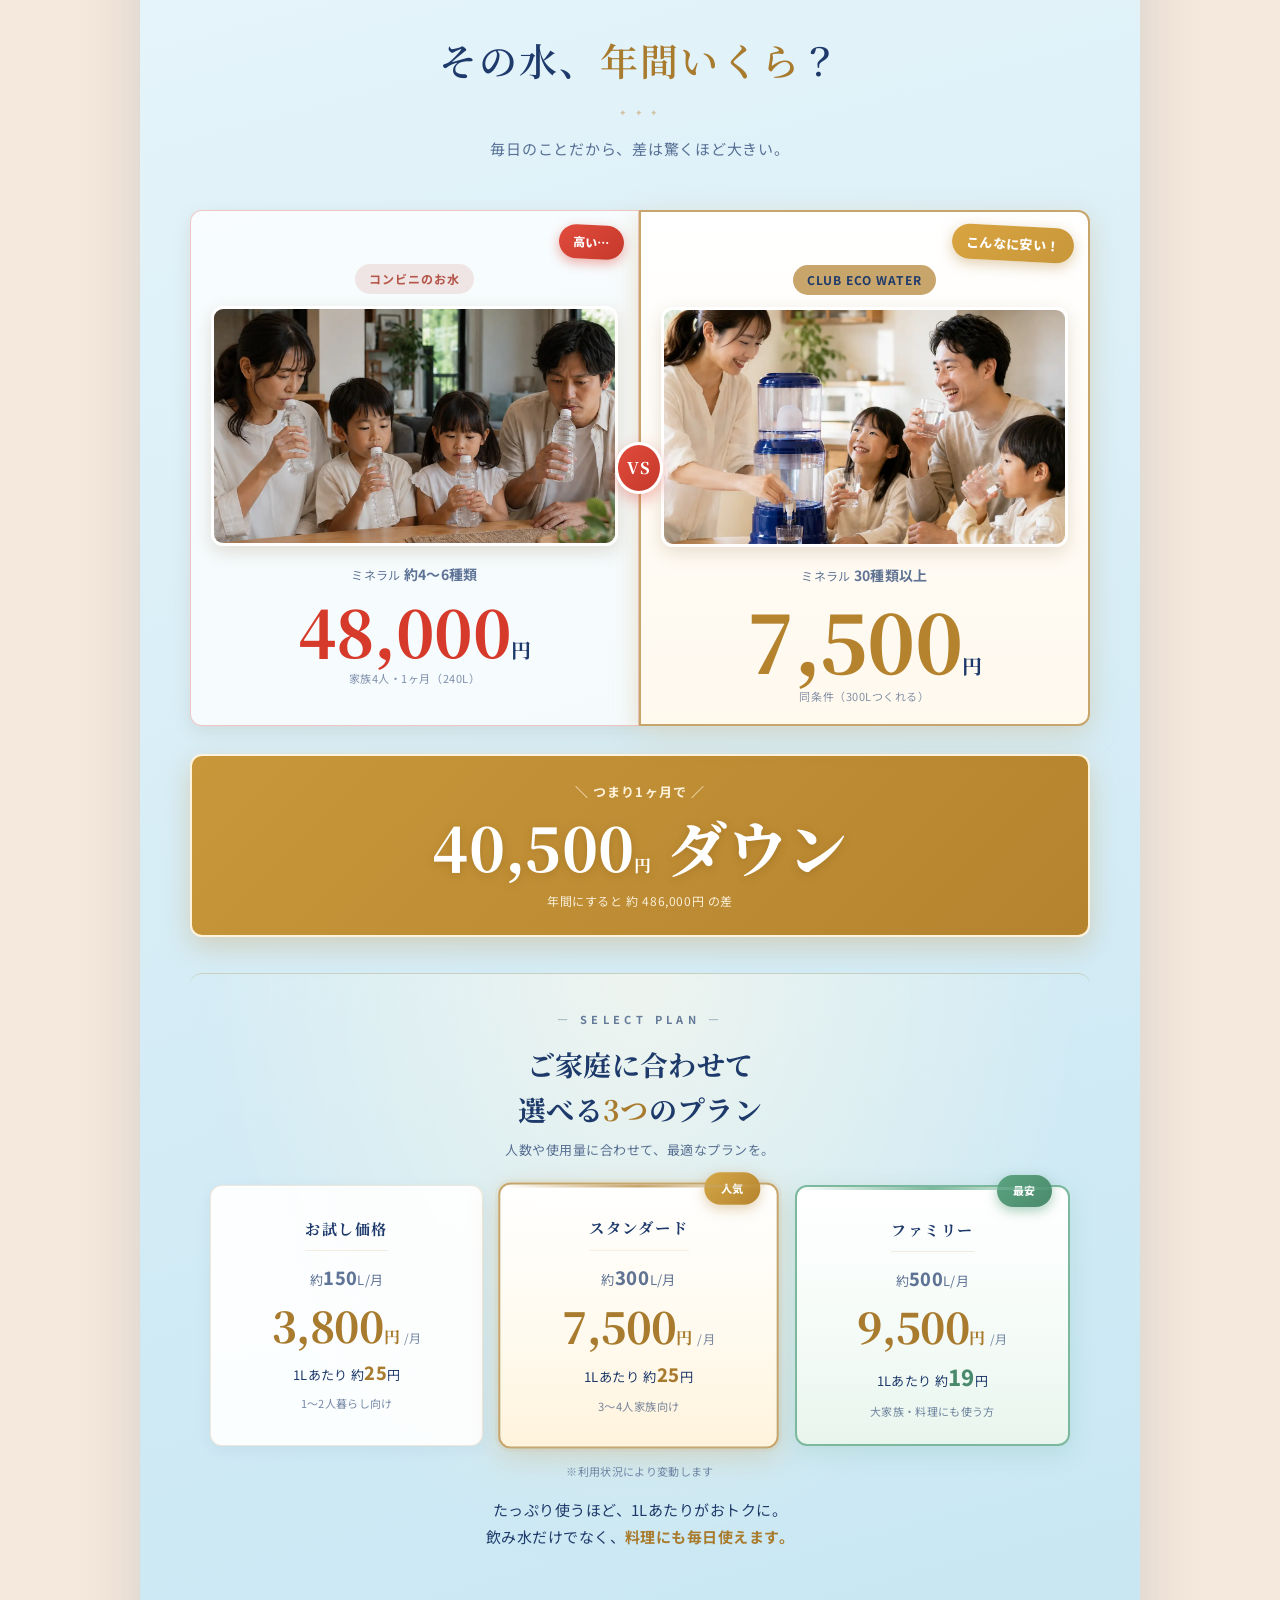
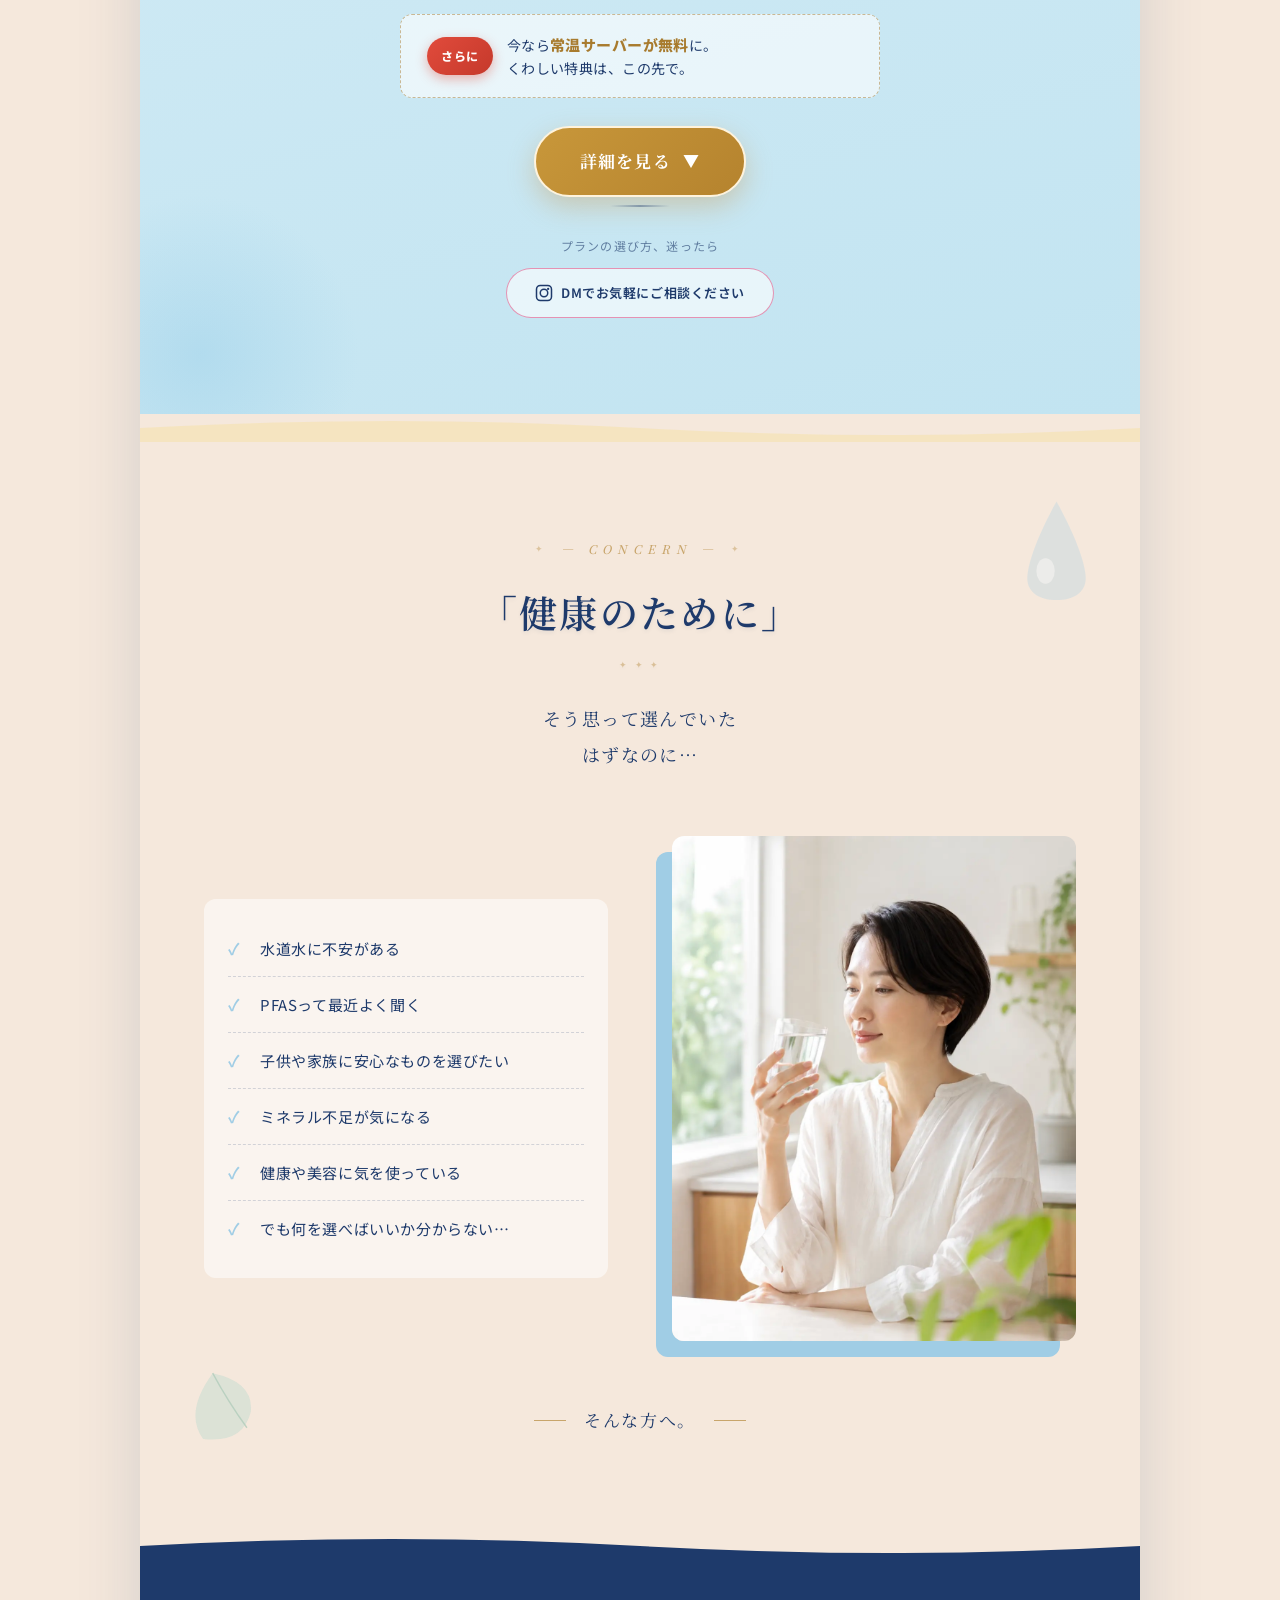
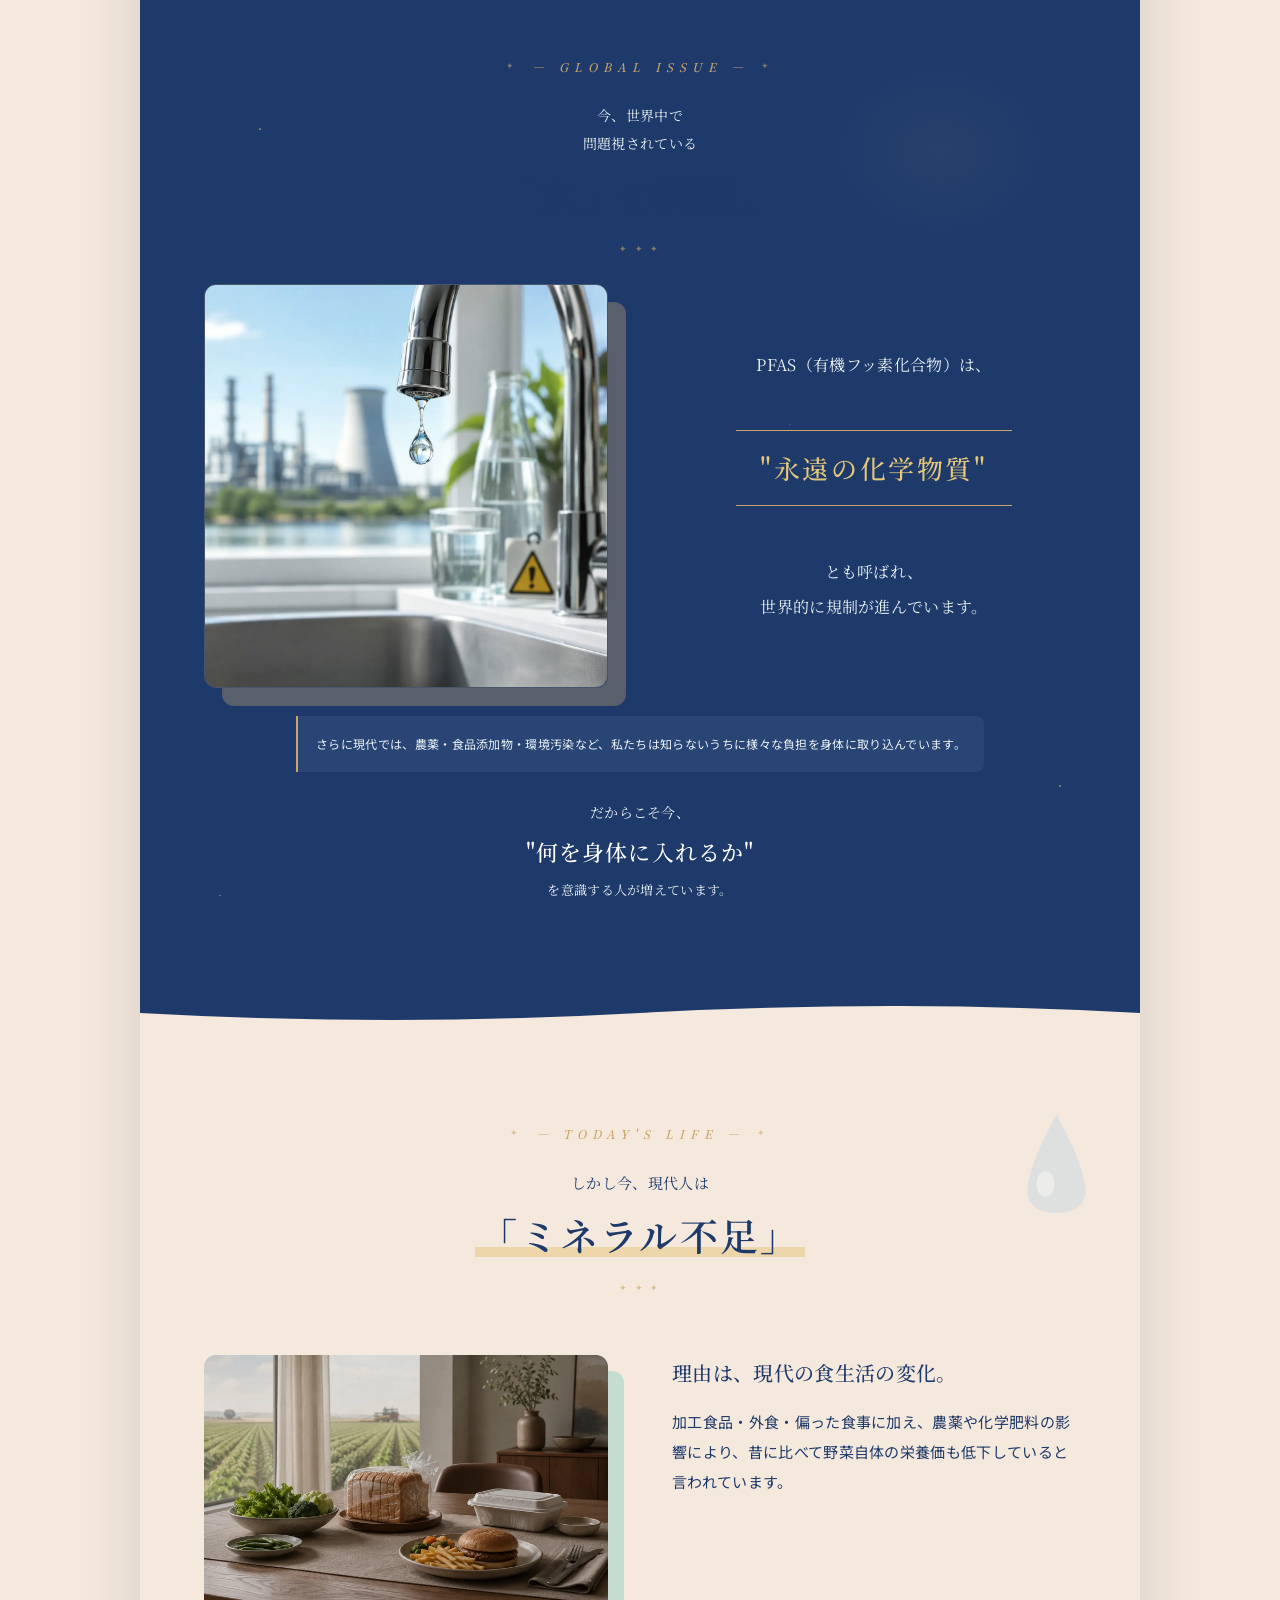
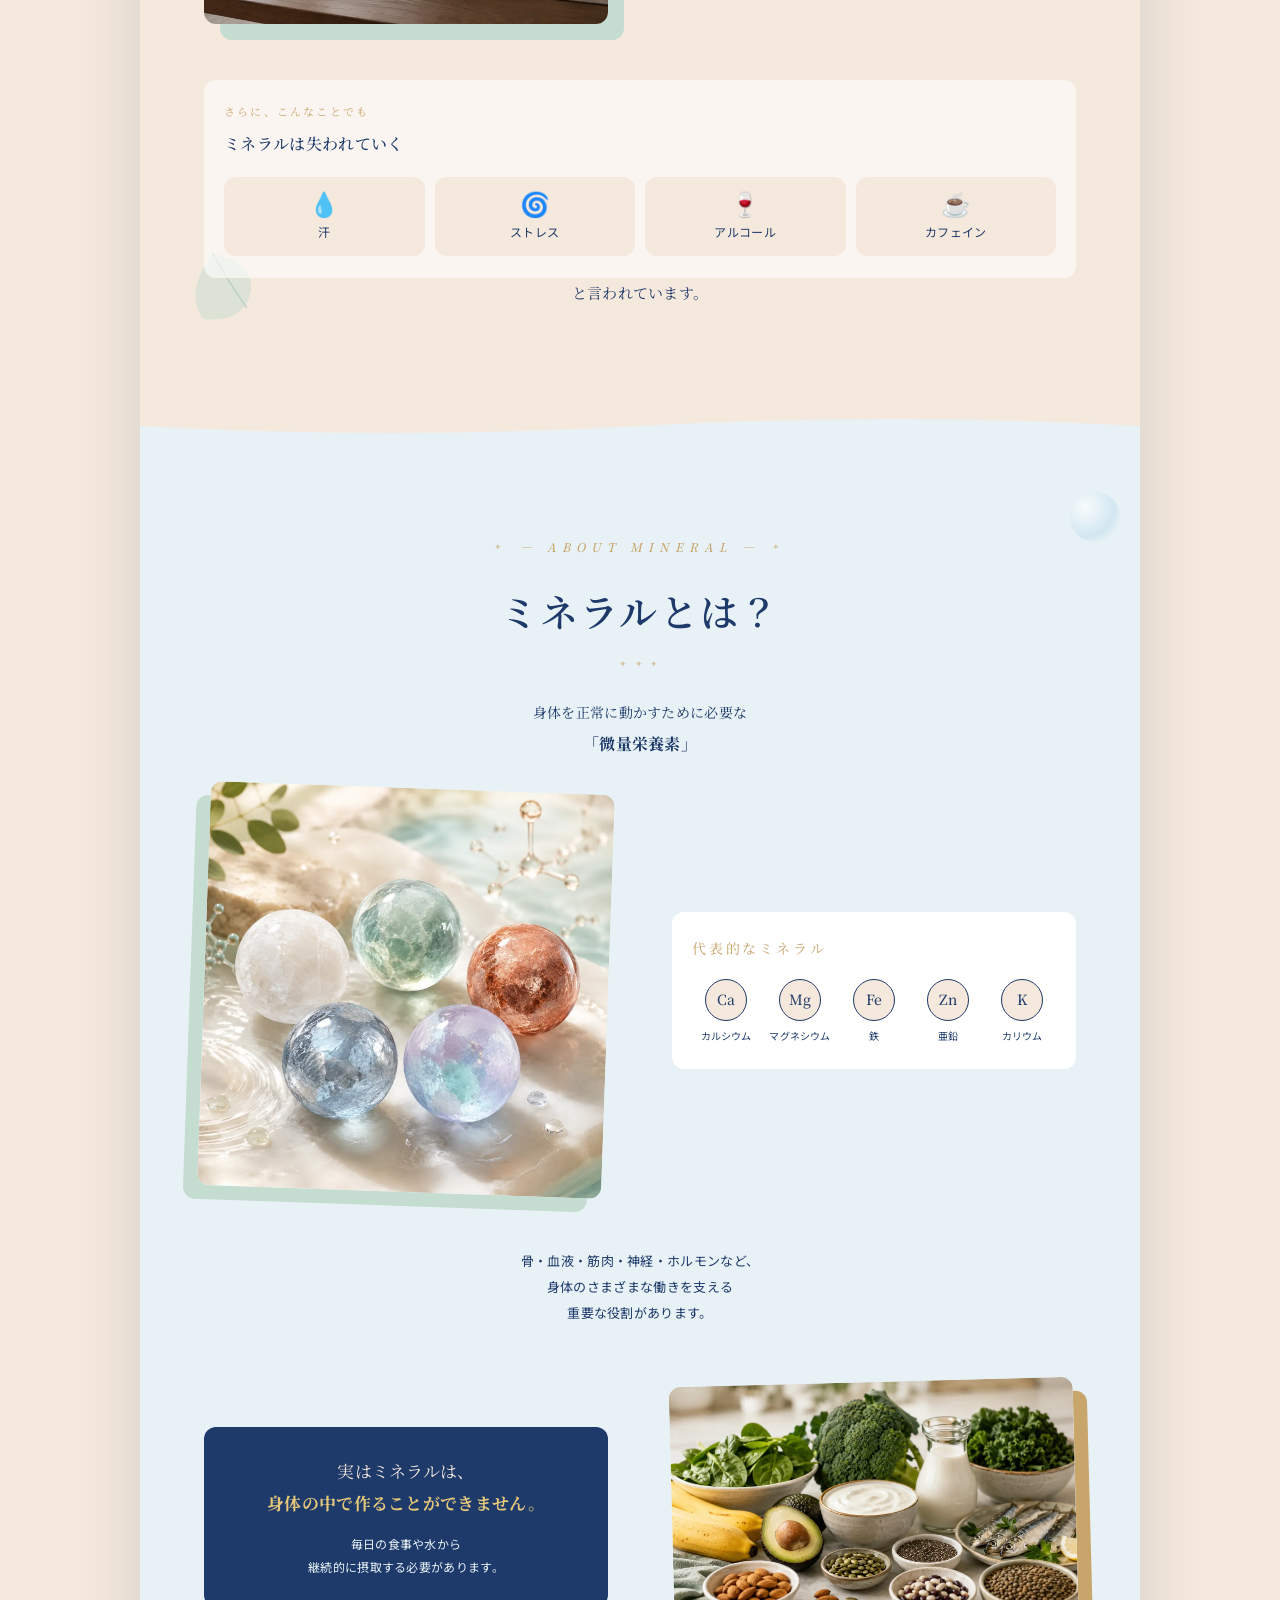
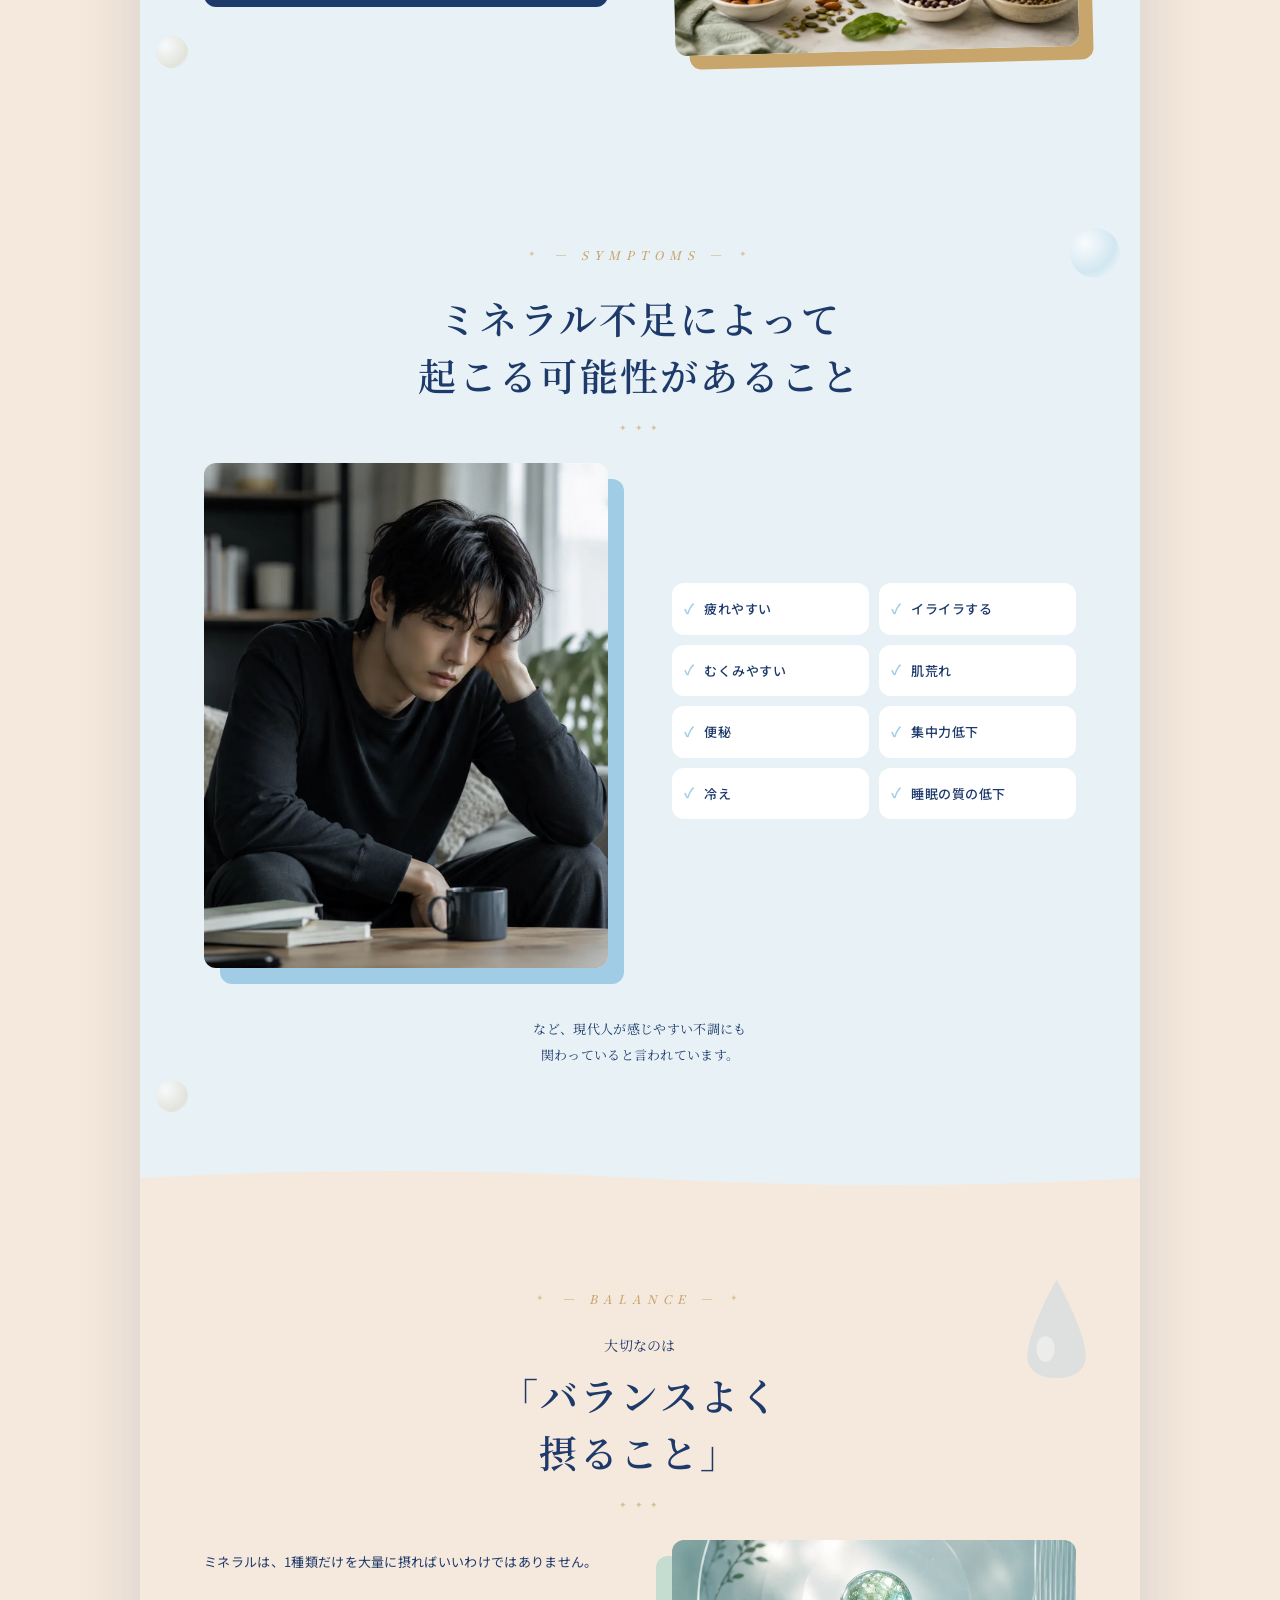
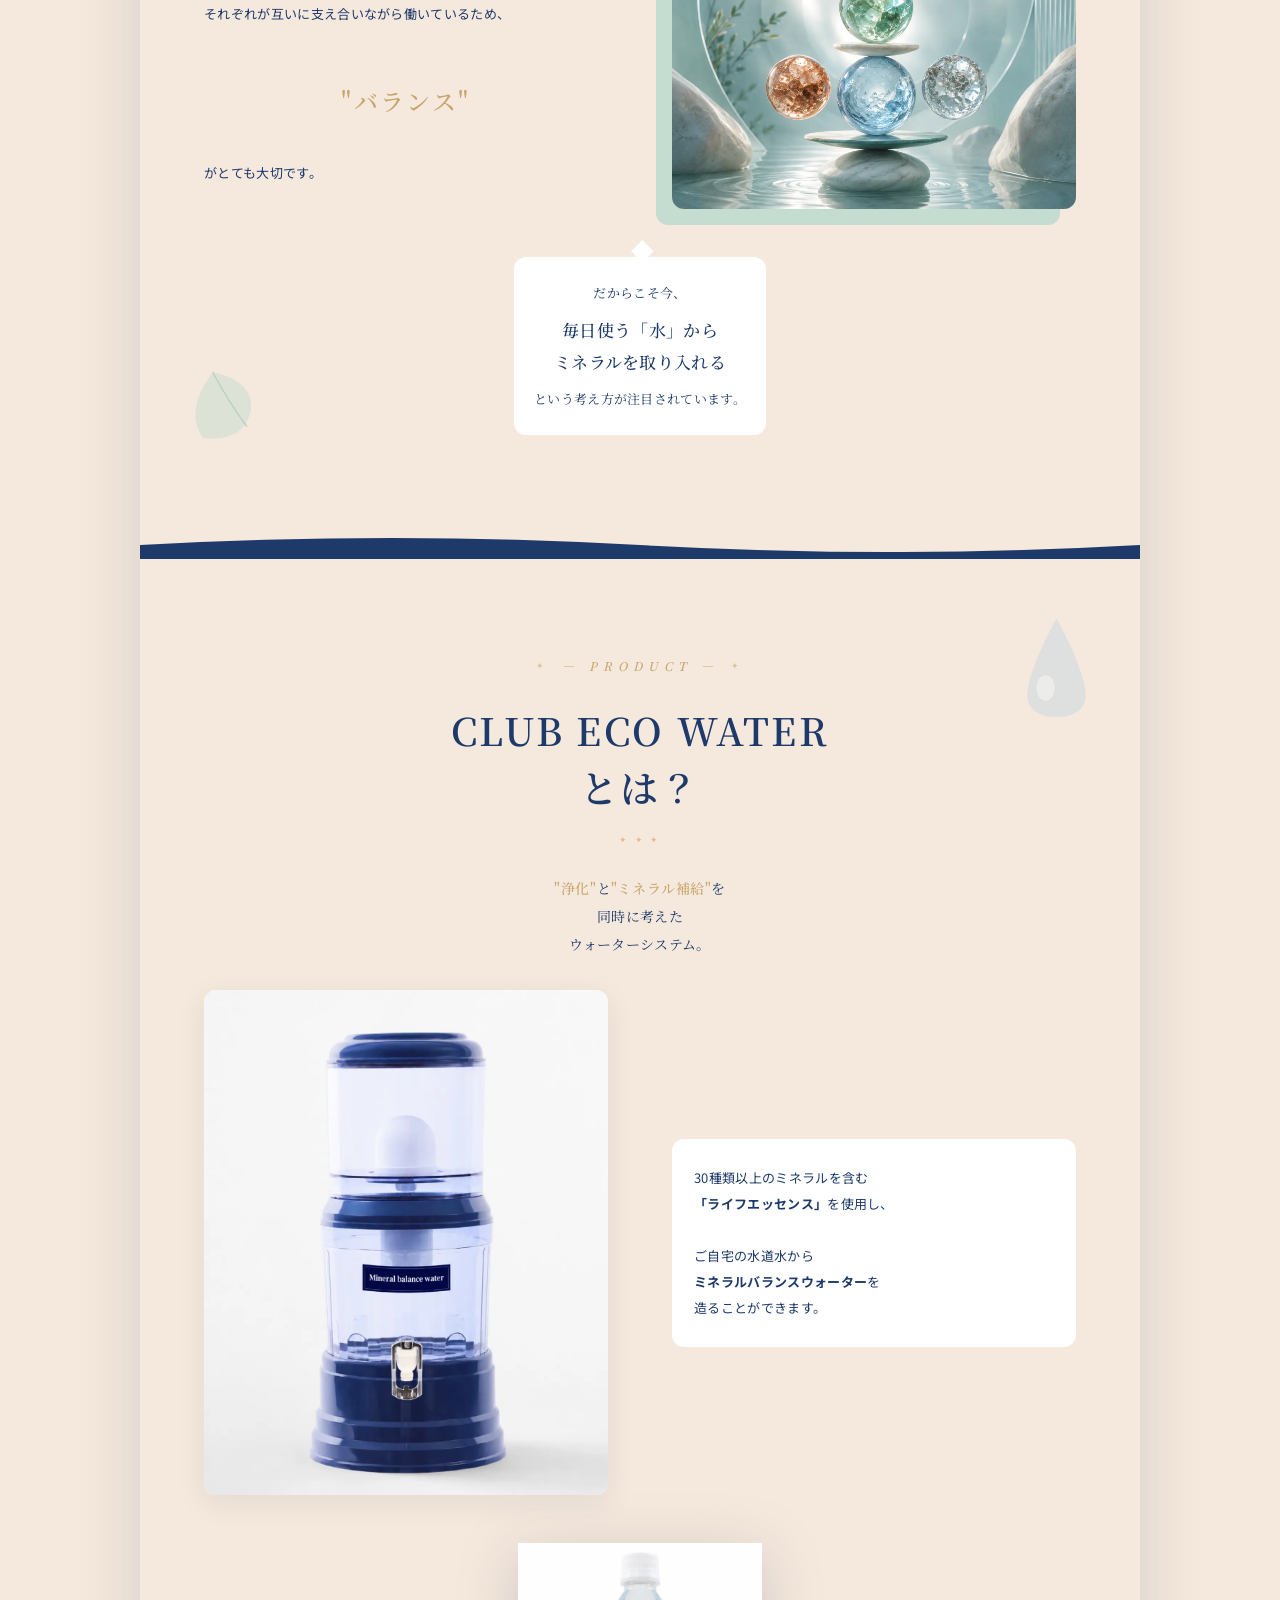
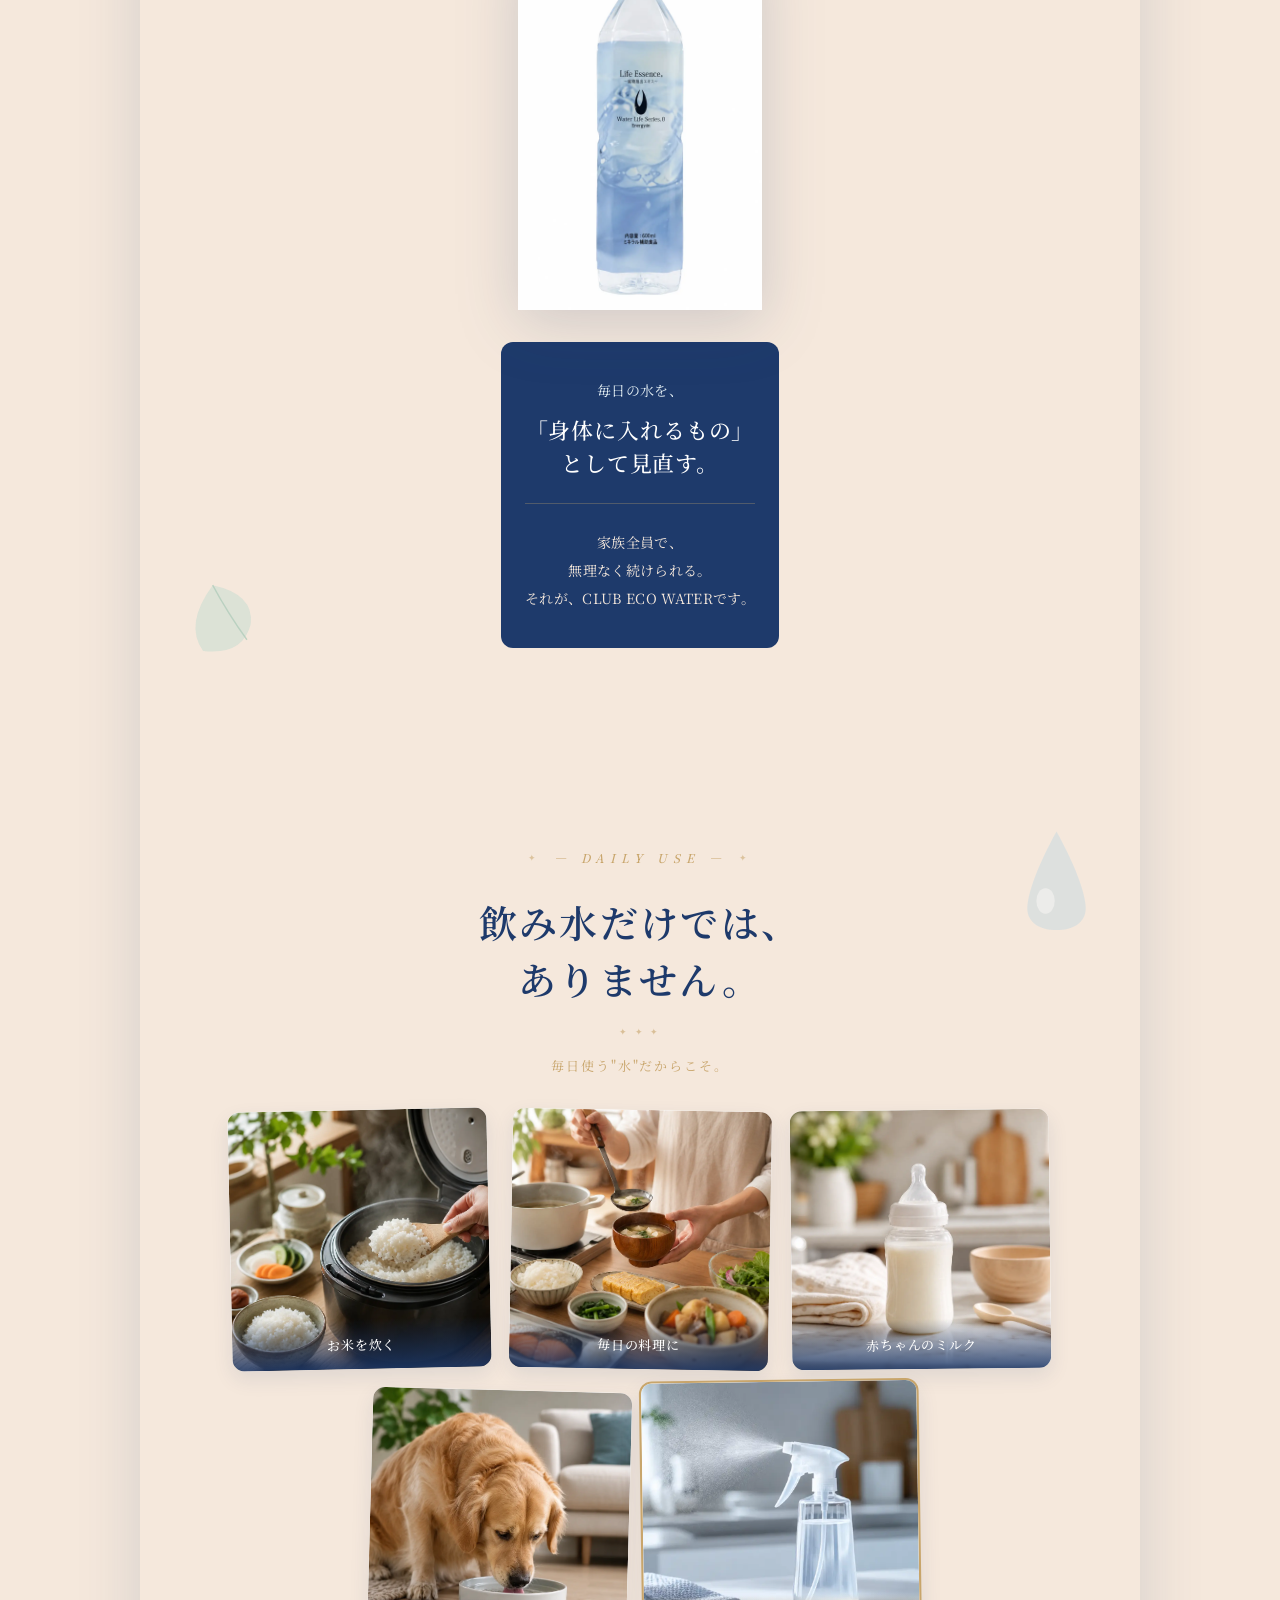
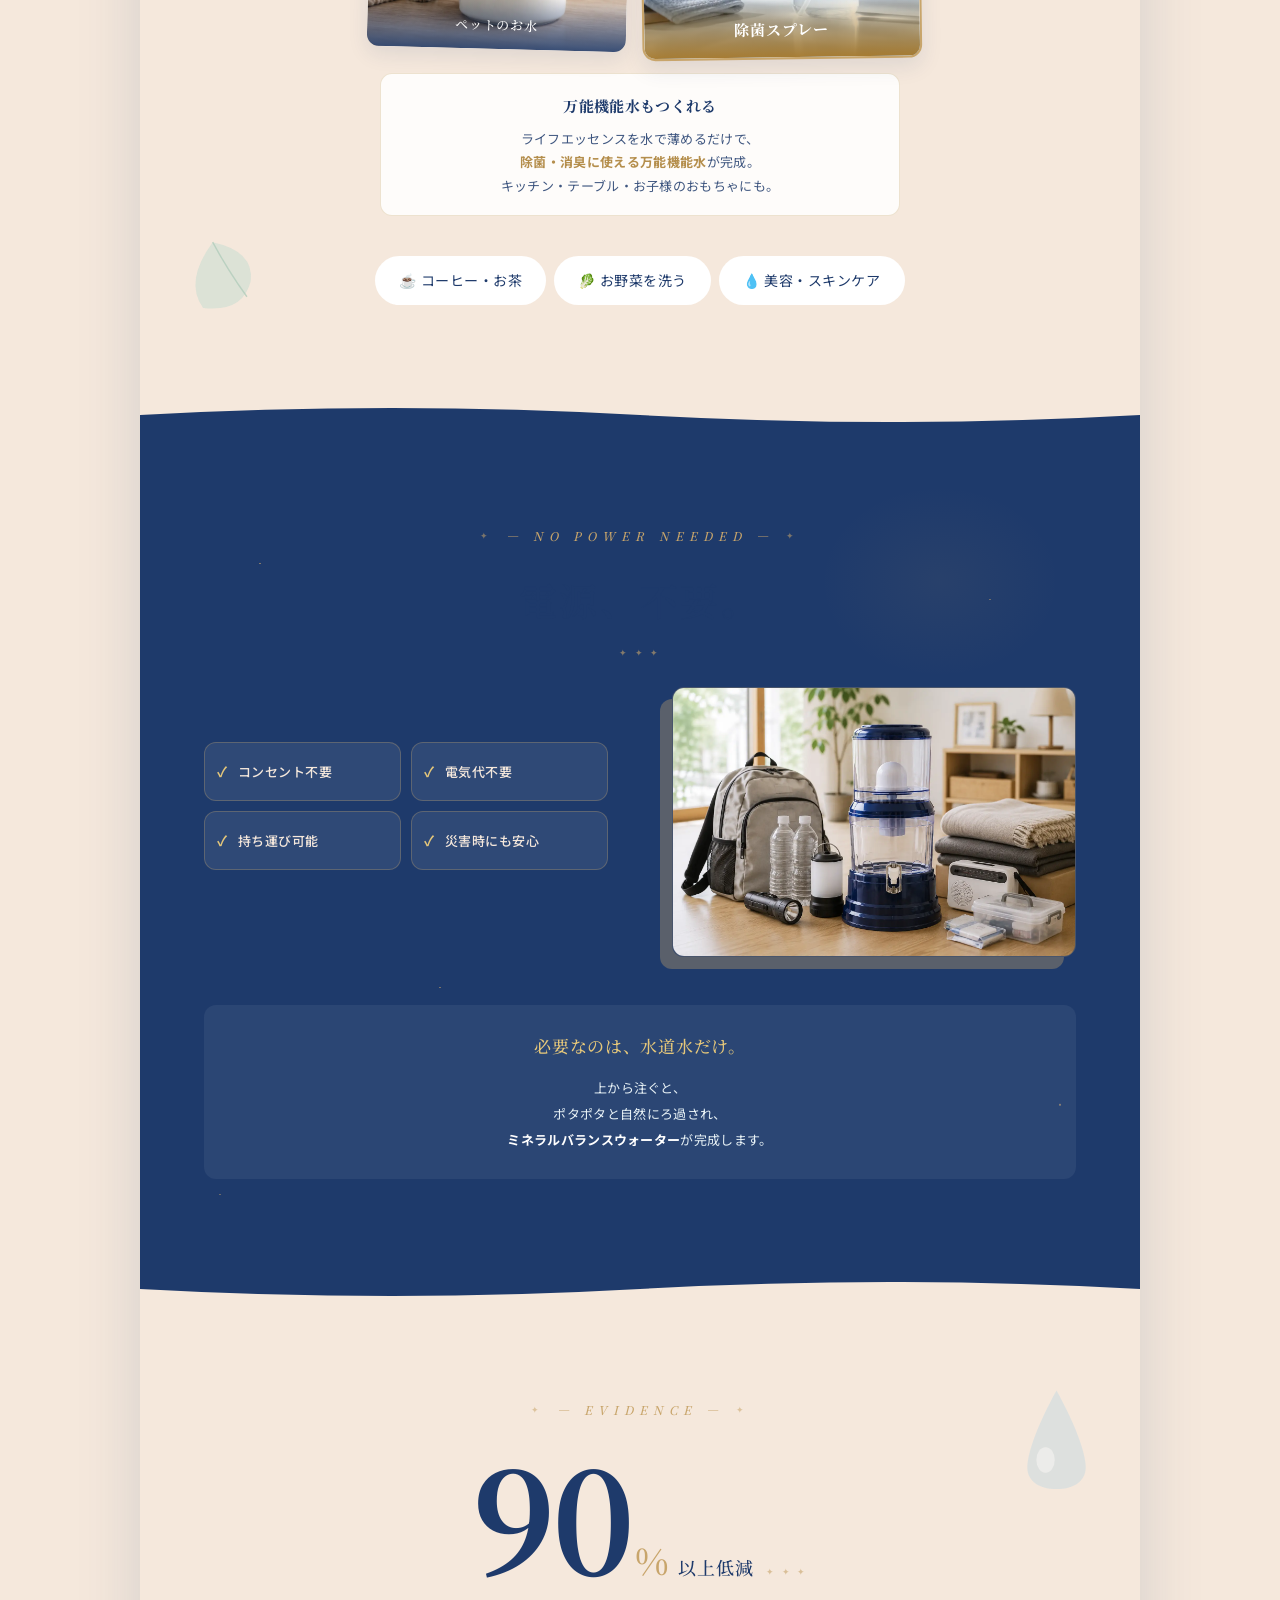
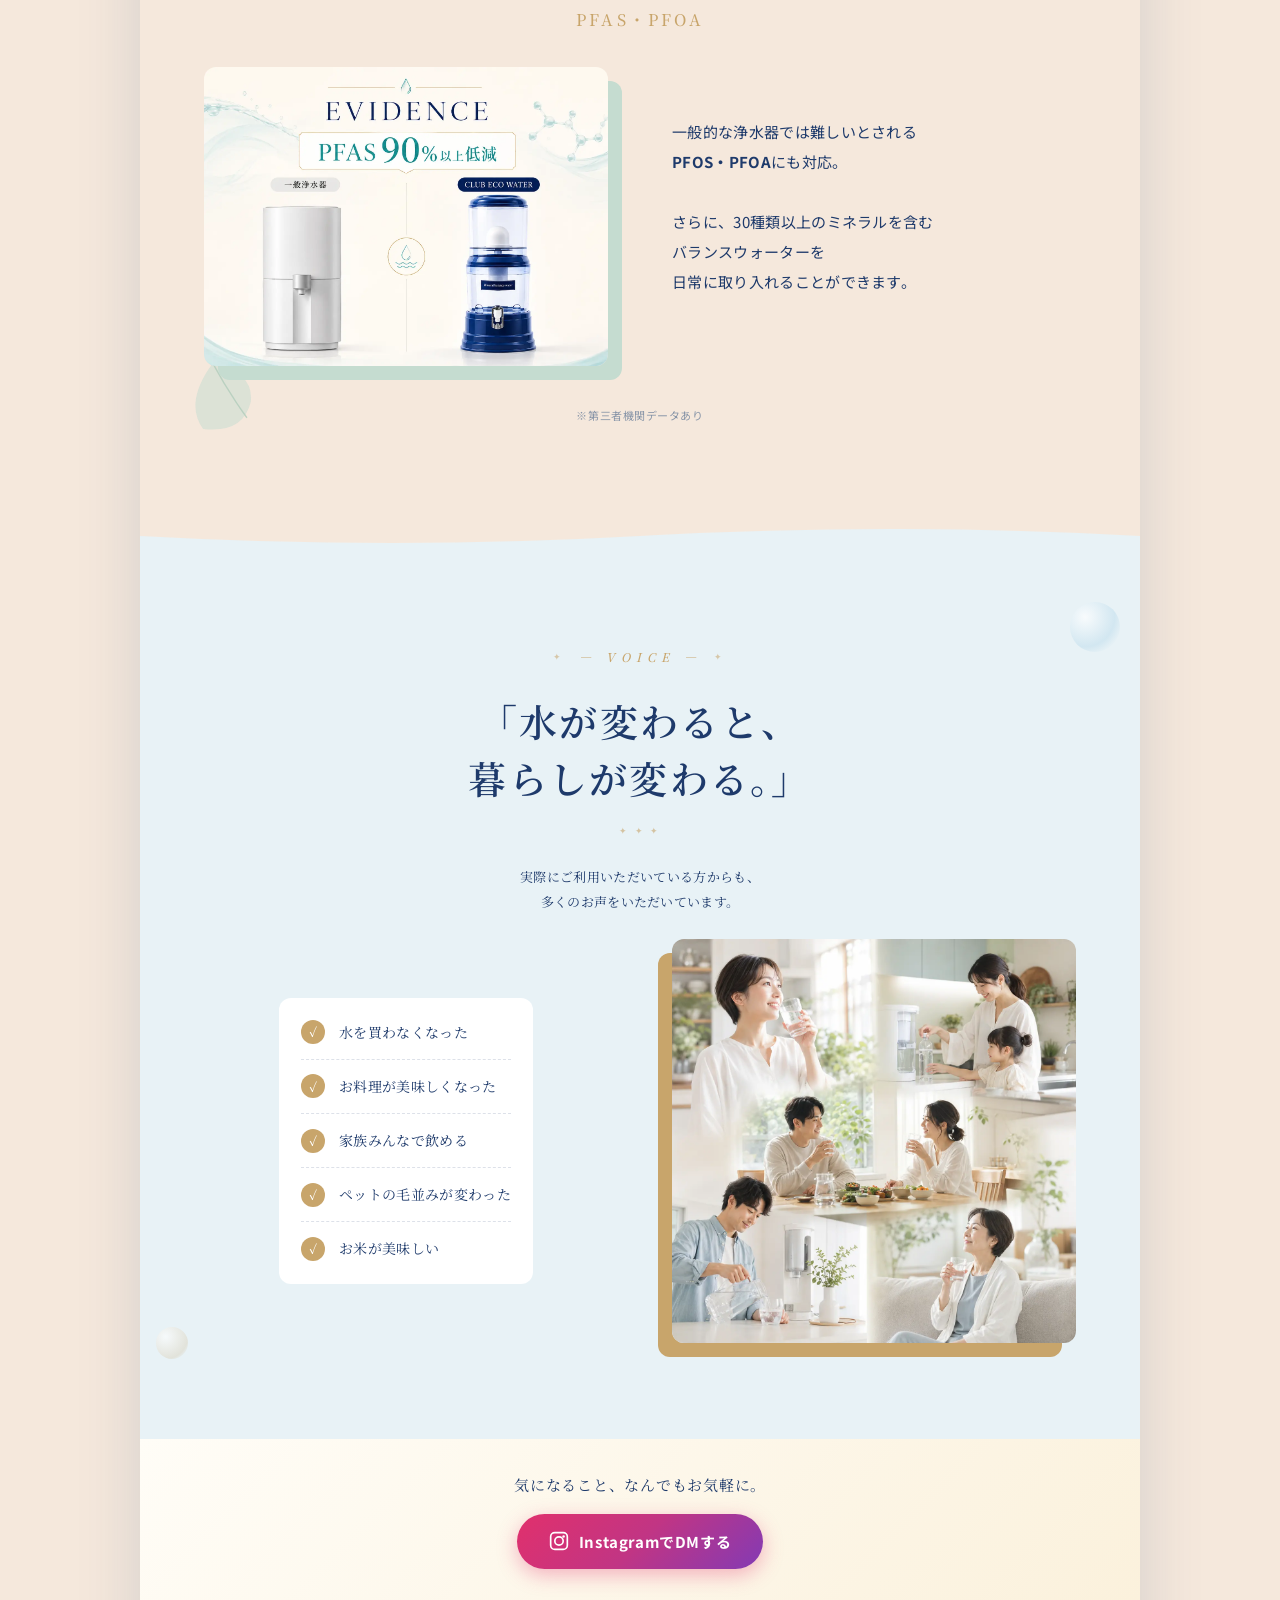
==== commit 9a6a3572: "お試し価格に変更" ====
--- a/index.html
+++ b/index.html
@@ -144,7 +144,7 @@
       <div class="sec-01b__plans-grid">
         <!-- ライト -->
         <div class="sec-01b__plan-card">
-          <span class="sec-01b__plan-label">ライト</span>
+          <span class="sec-01b__plan-label">お試し価格</span>
           <p class="sec-01b__plan-capacity">約<b>150</b>L/月</p>
           <p class="sec-01b__plan-price"><span class="sec-01b__plan-price-num">3,800</span><span class="sec-01b__plan-price-yen">円</span><span class="sec-01b__plan-price-unit">/月</span></p>
           <p class="sec-01b__plan-per">1Lあたり 約<b>25</b>円</p>
@@ -682,7 +682,7 @@
          alt="選べる3つのプラン：ライト3,800円、スタンダード7,500円、ファミリー9,500円"
          class="sec-13b__image"
          width="1122" height="1402">
-              
+
     <a href="https://potapotaclub.jp/newentry/"
        target="_blank"
        rel="noopener noreferrer"
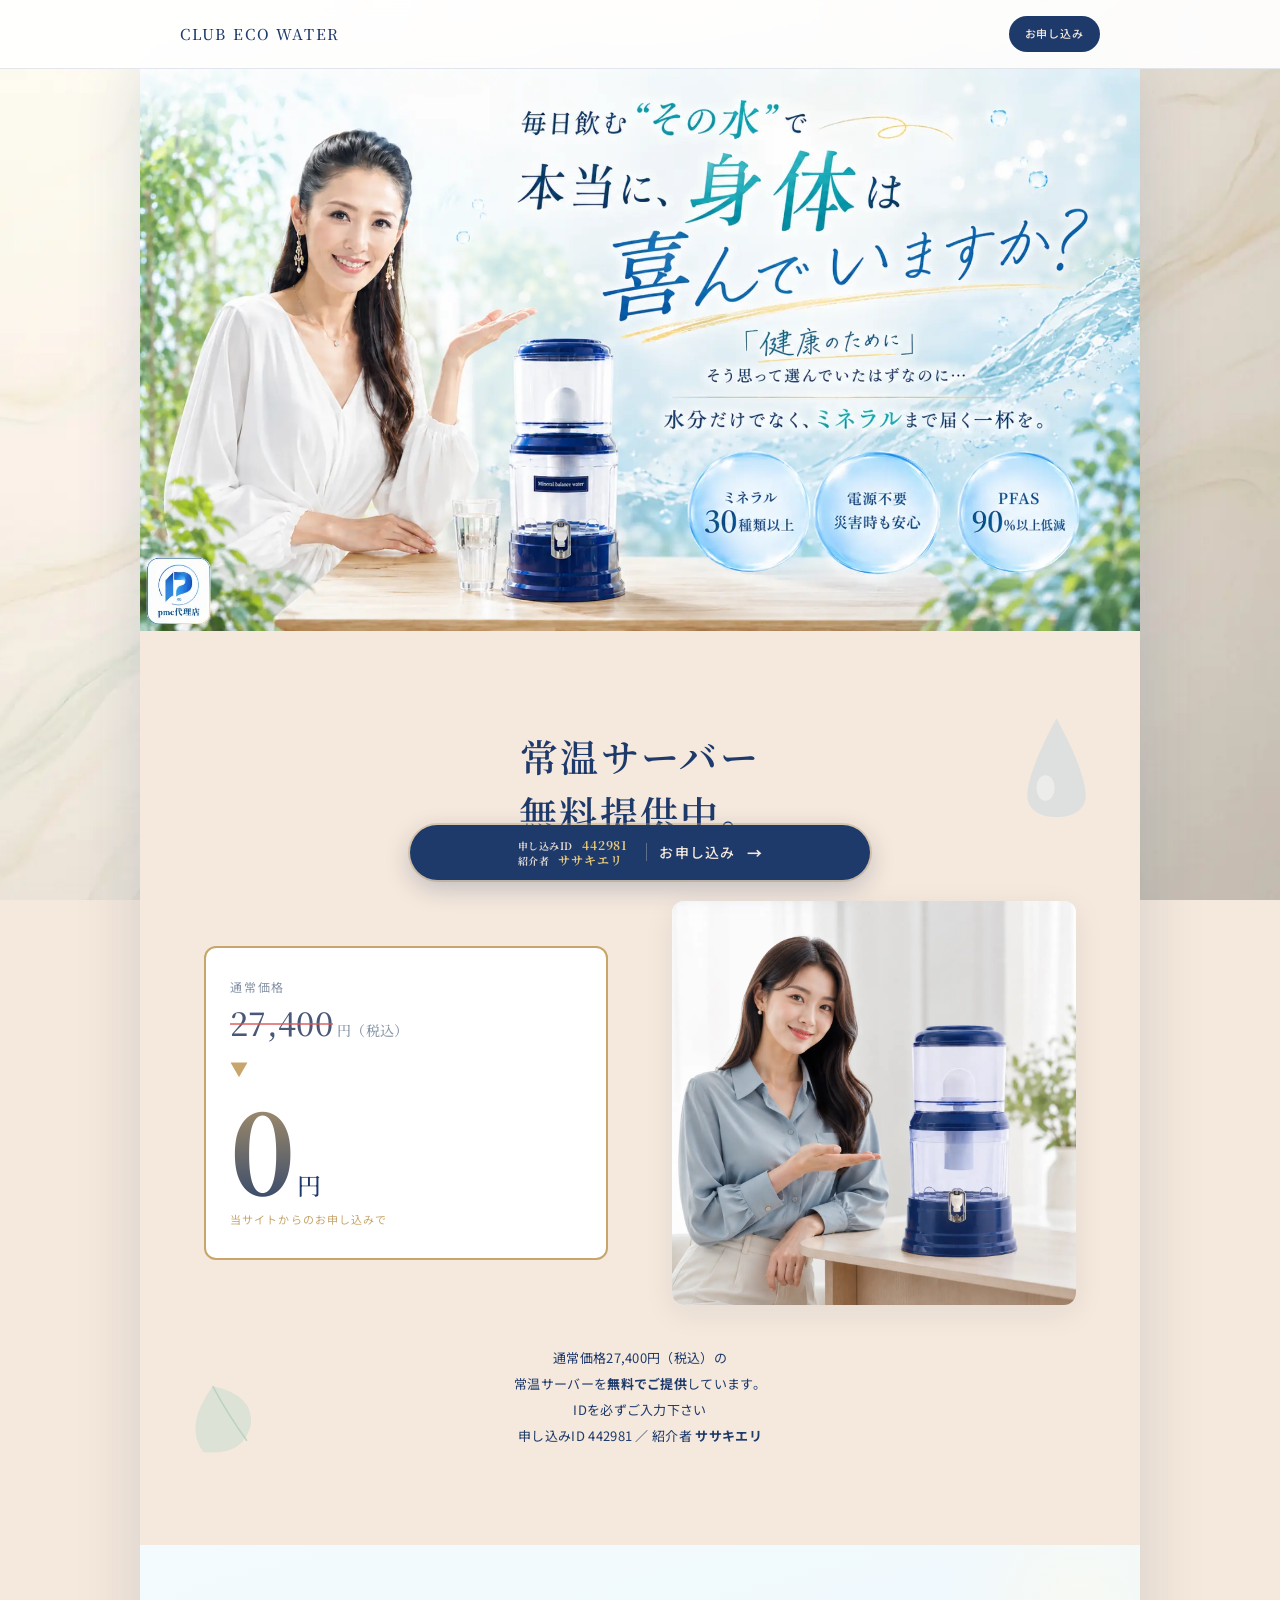
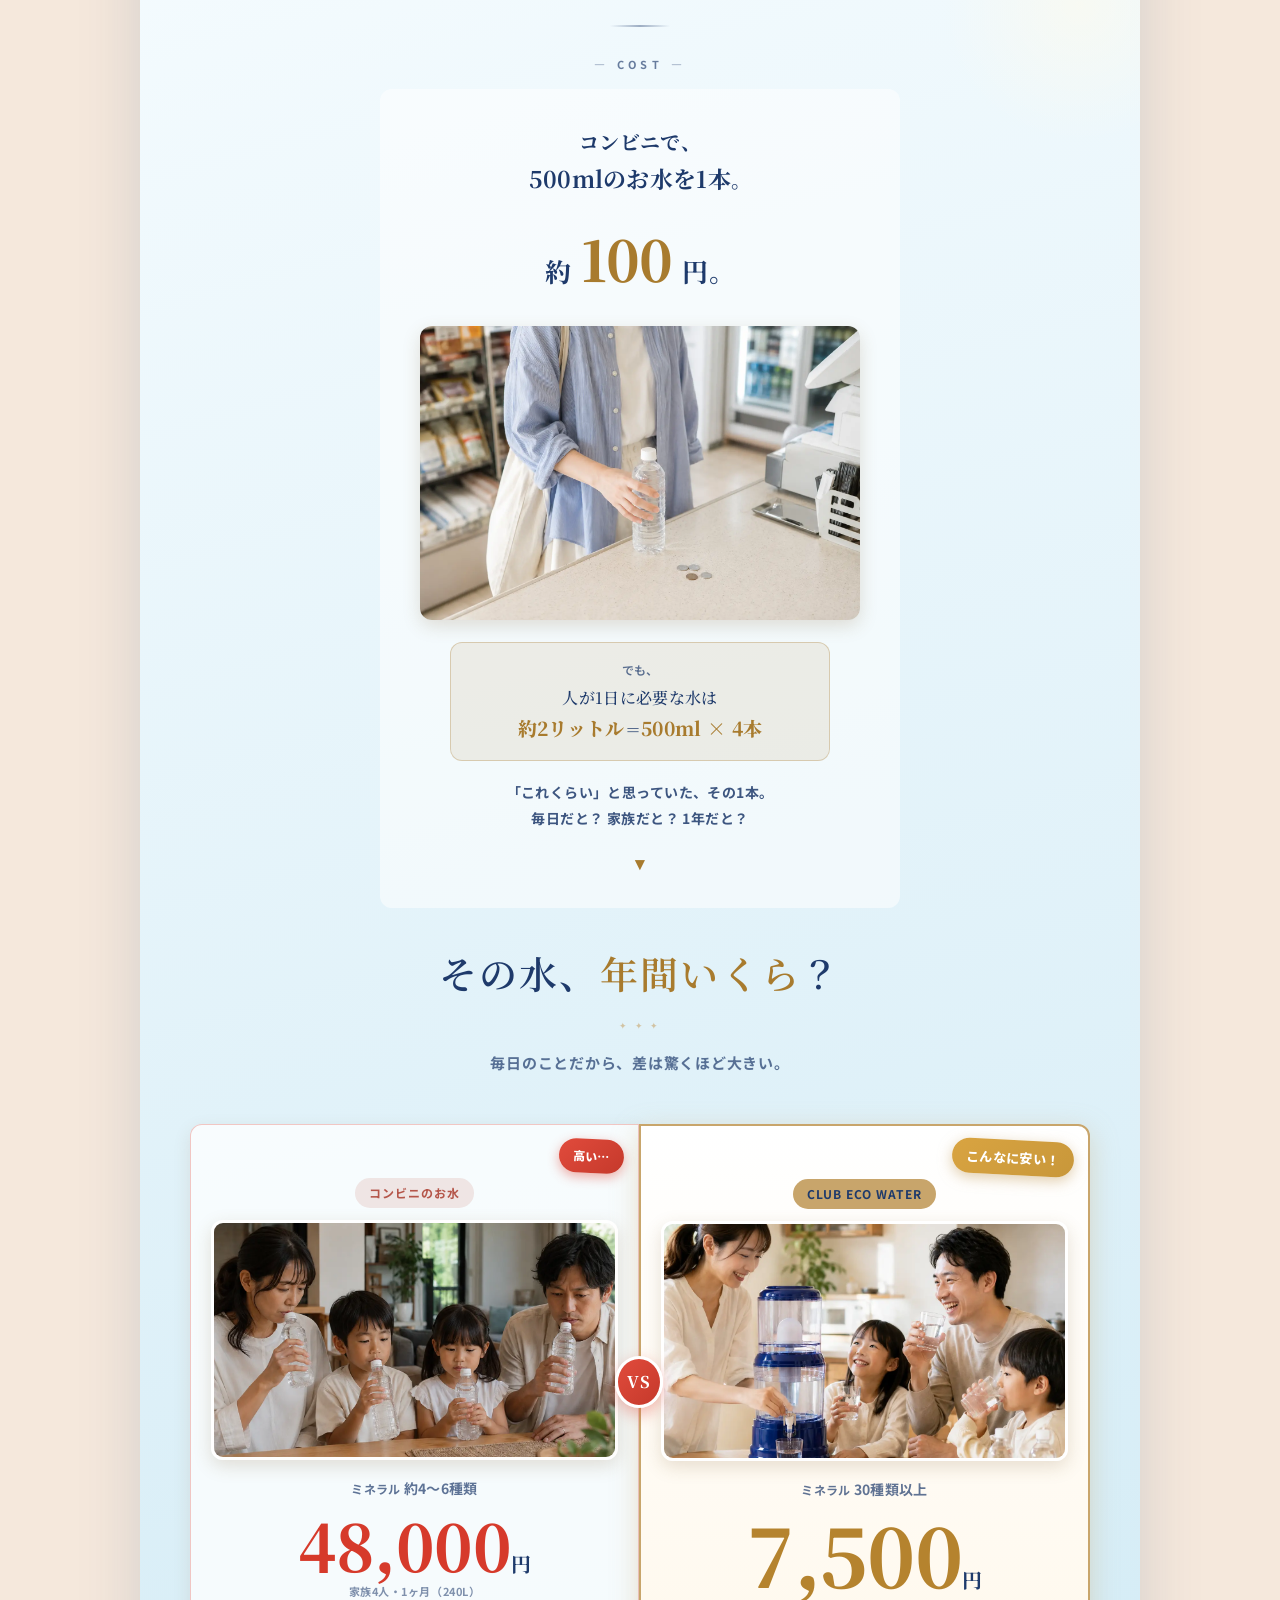
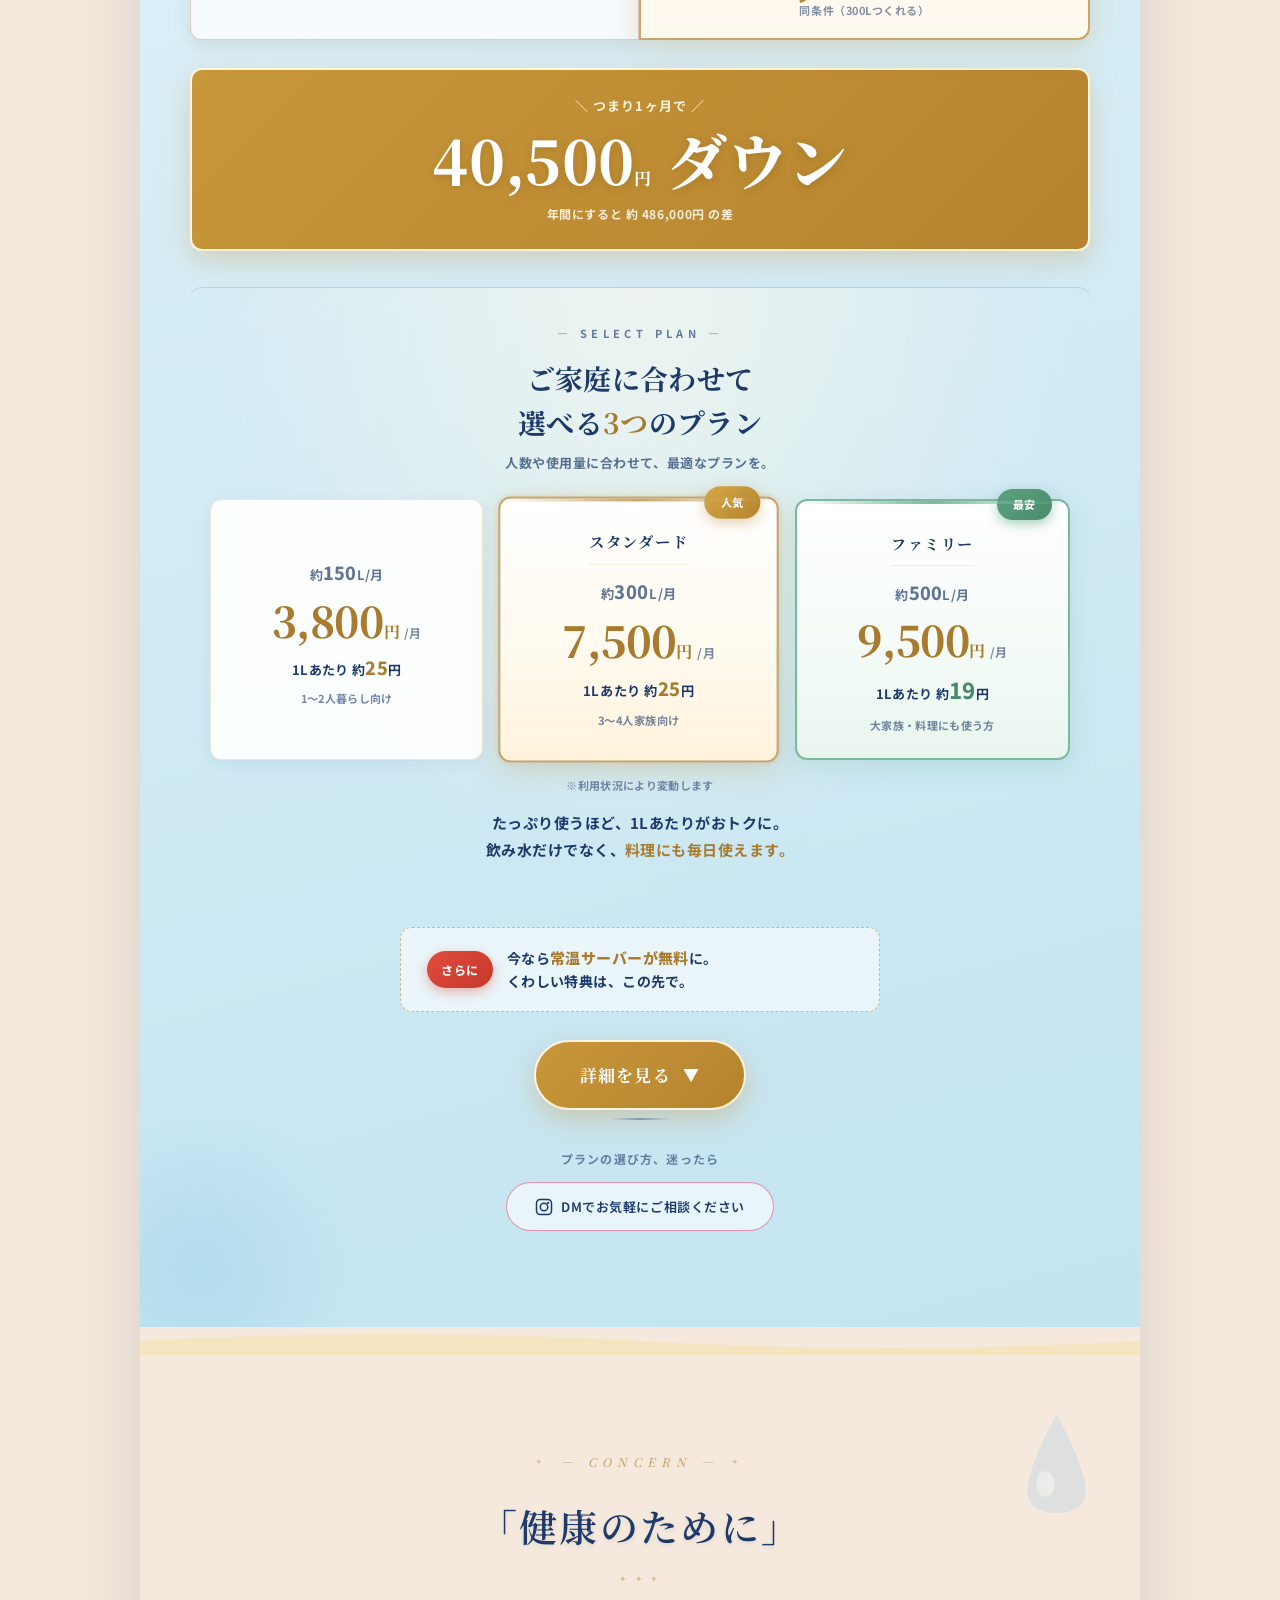
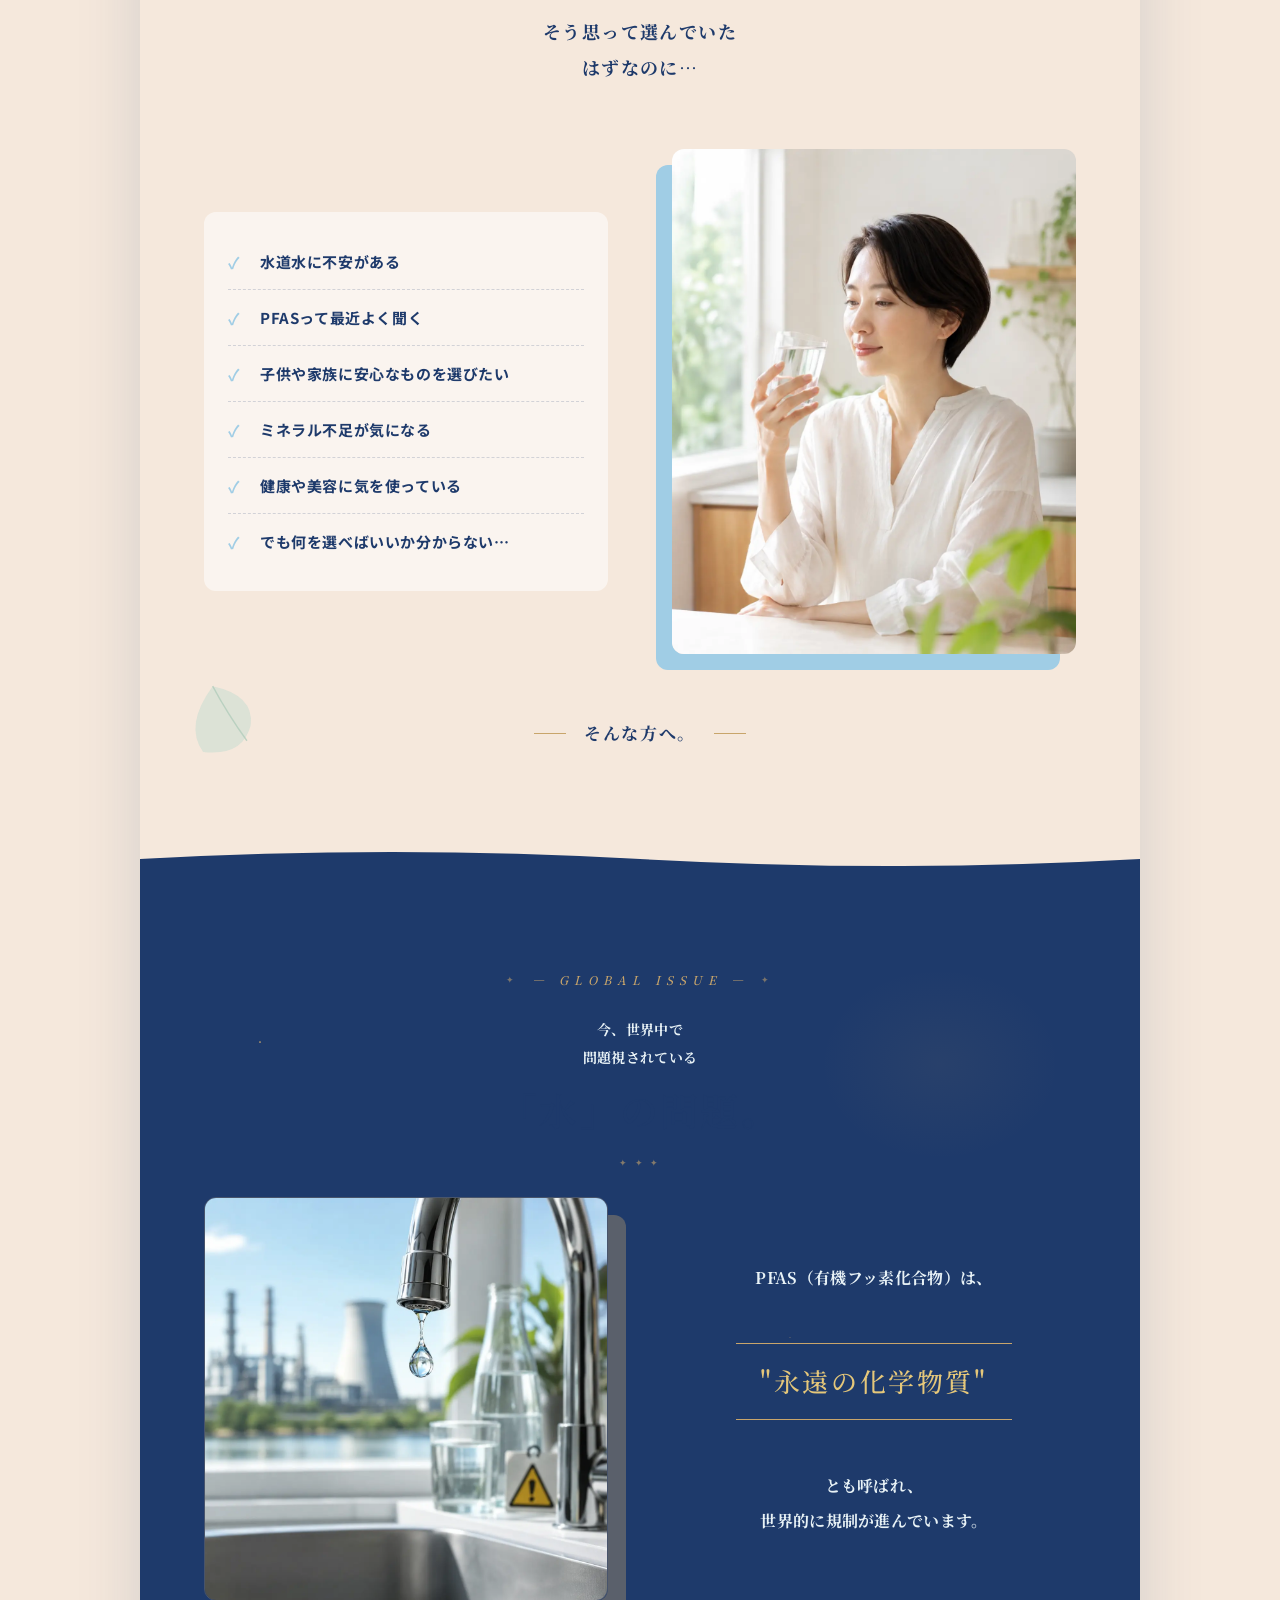
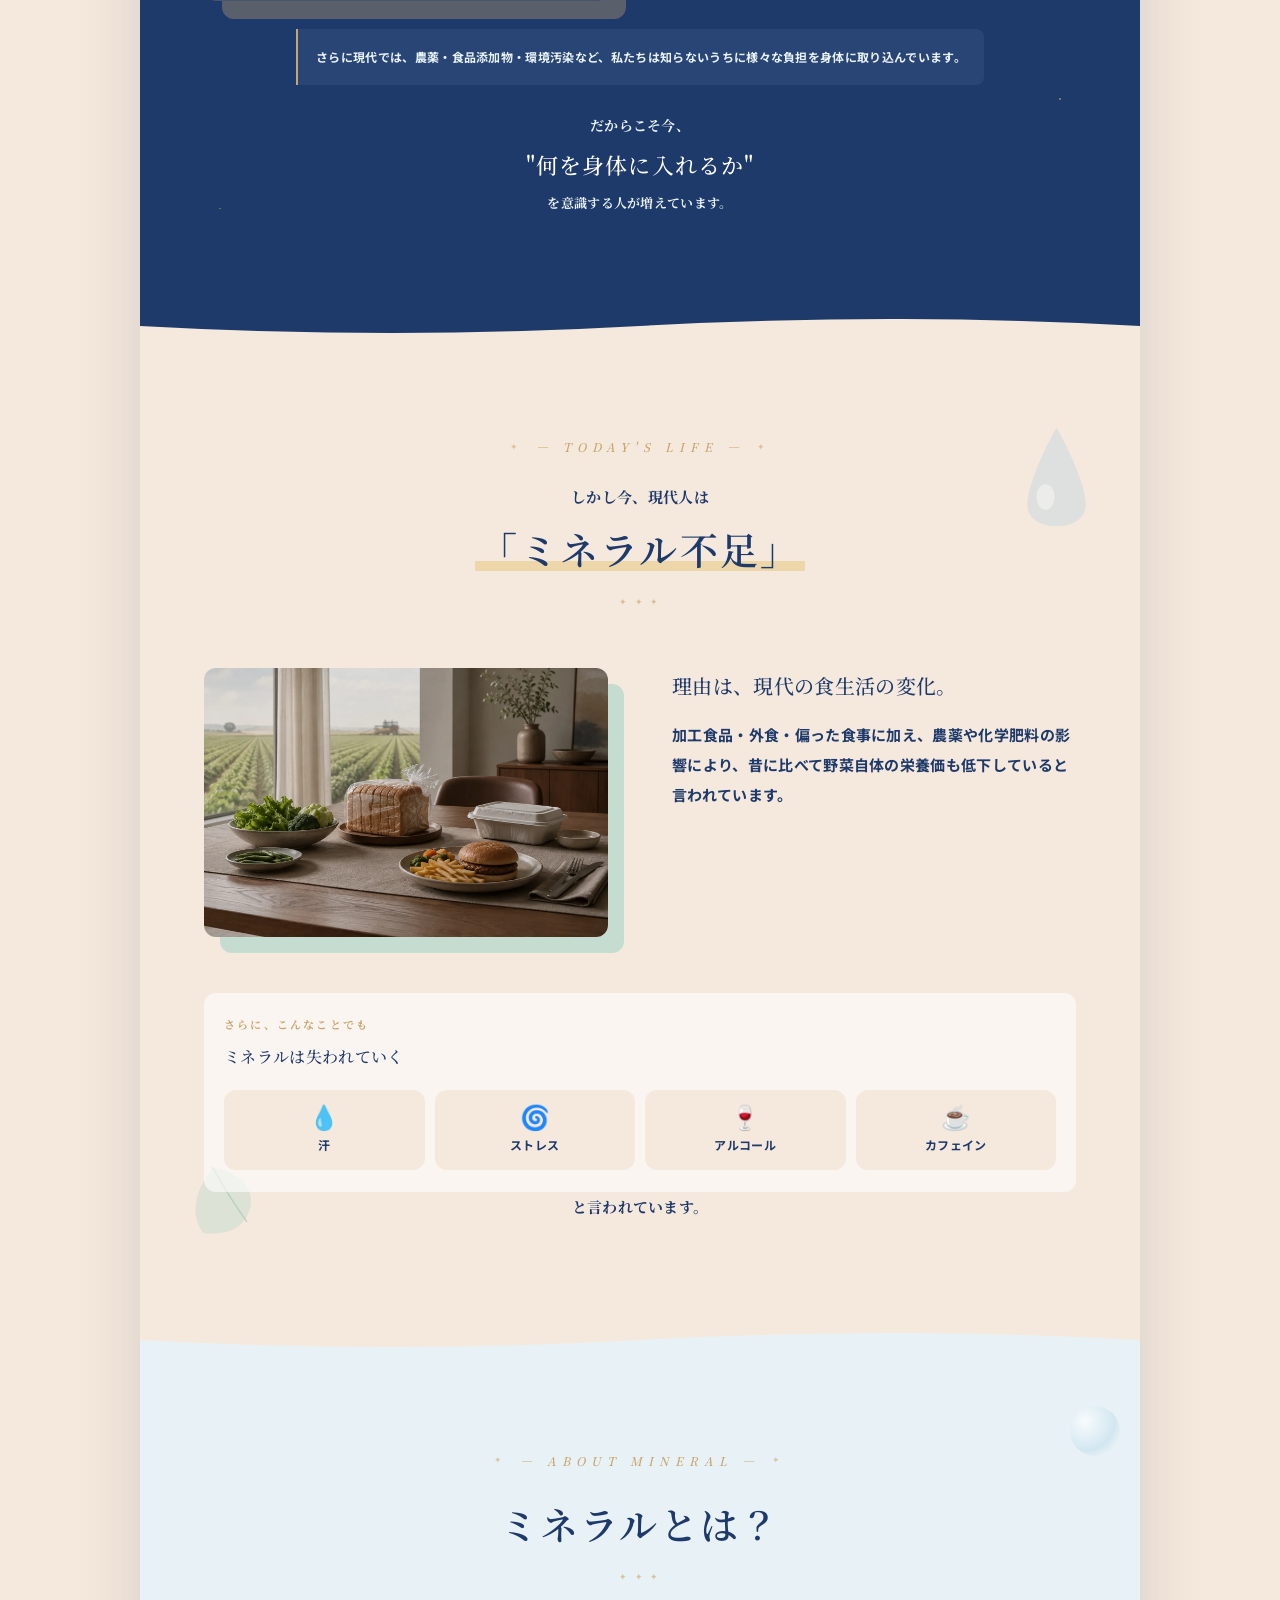
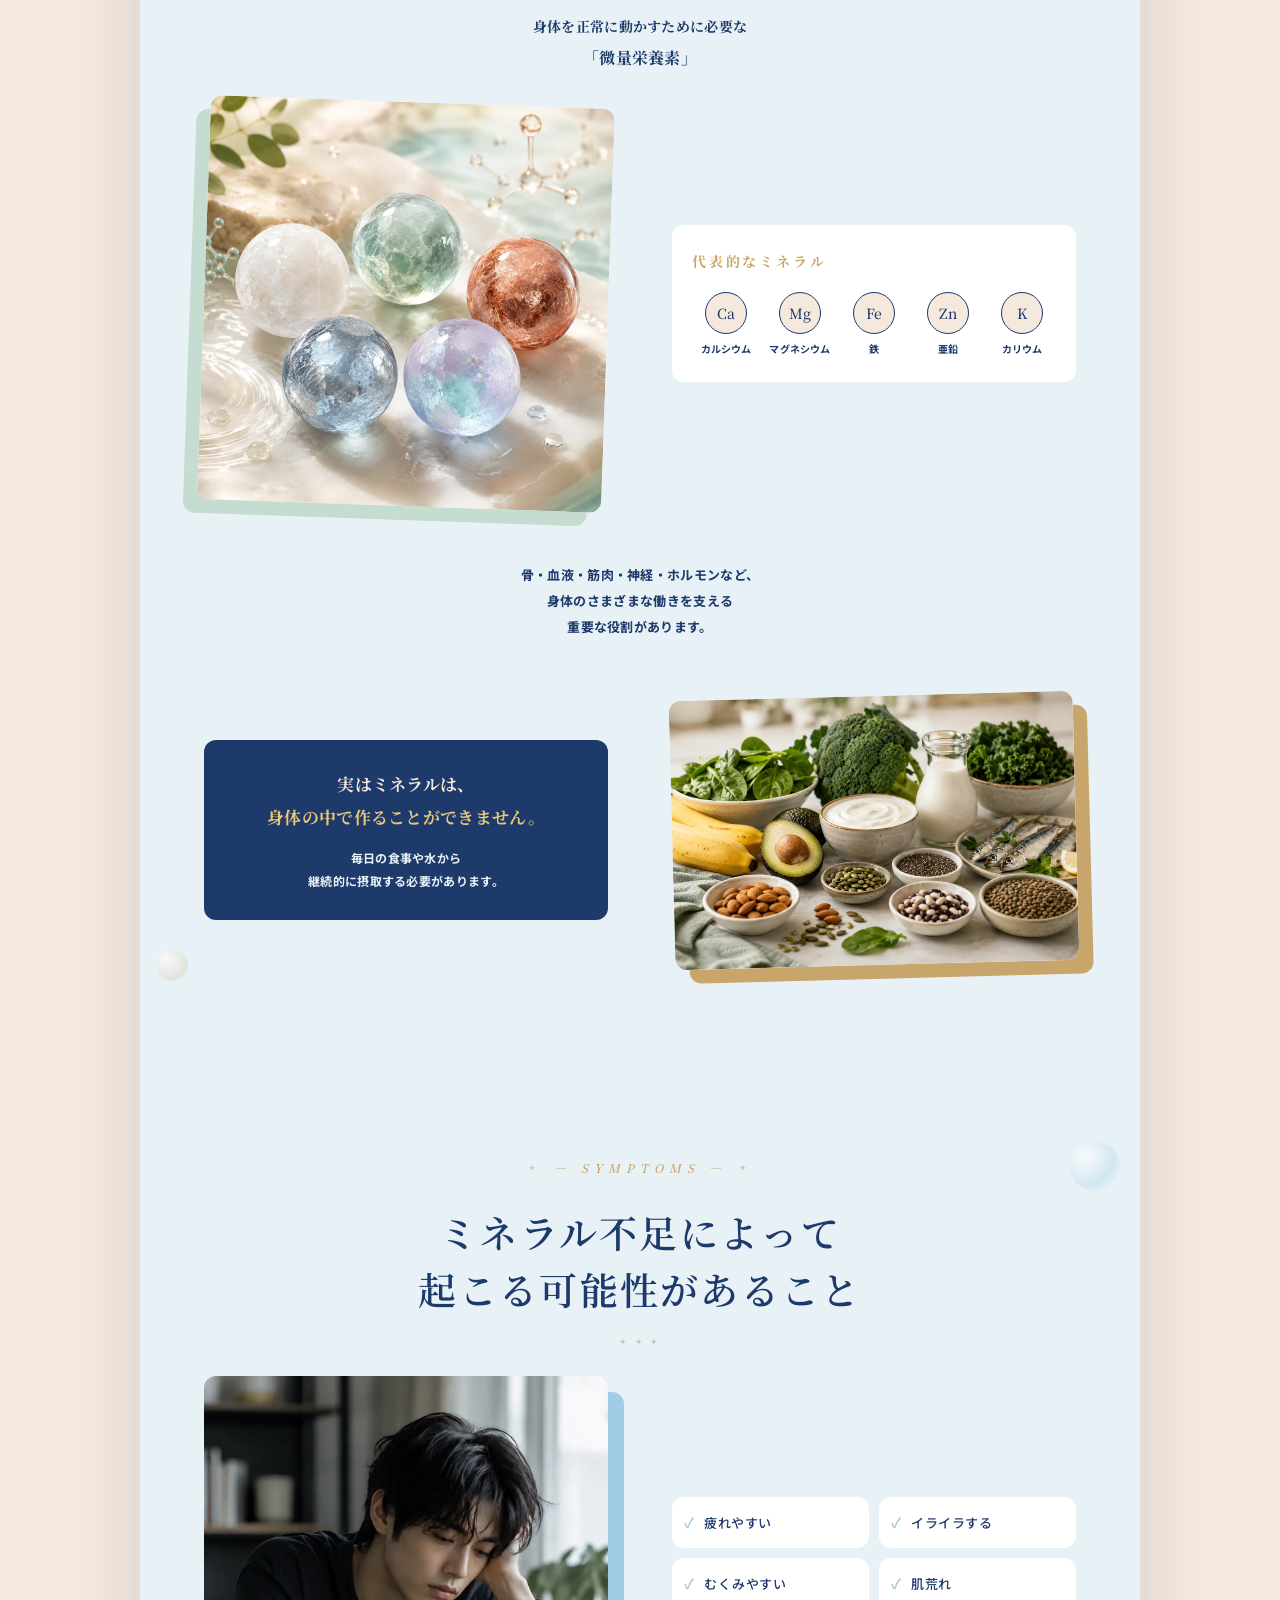
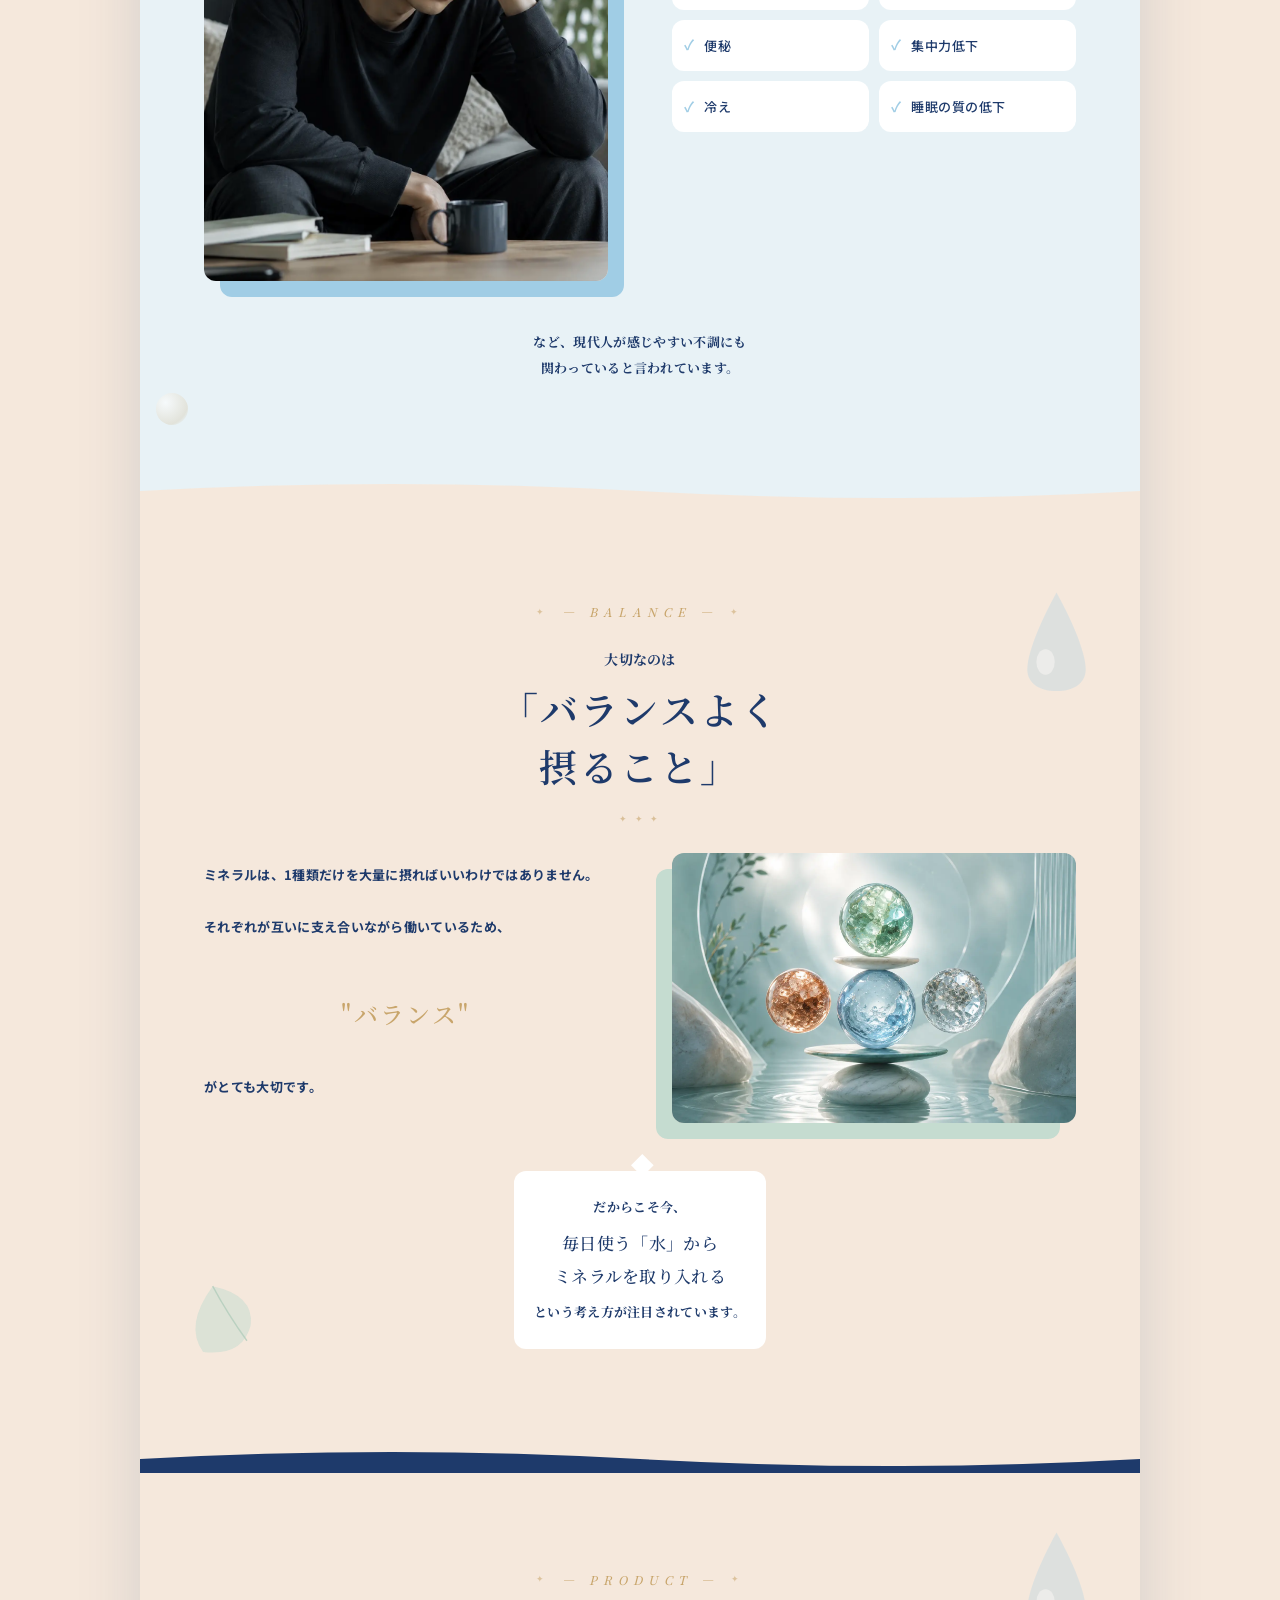
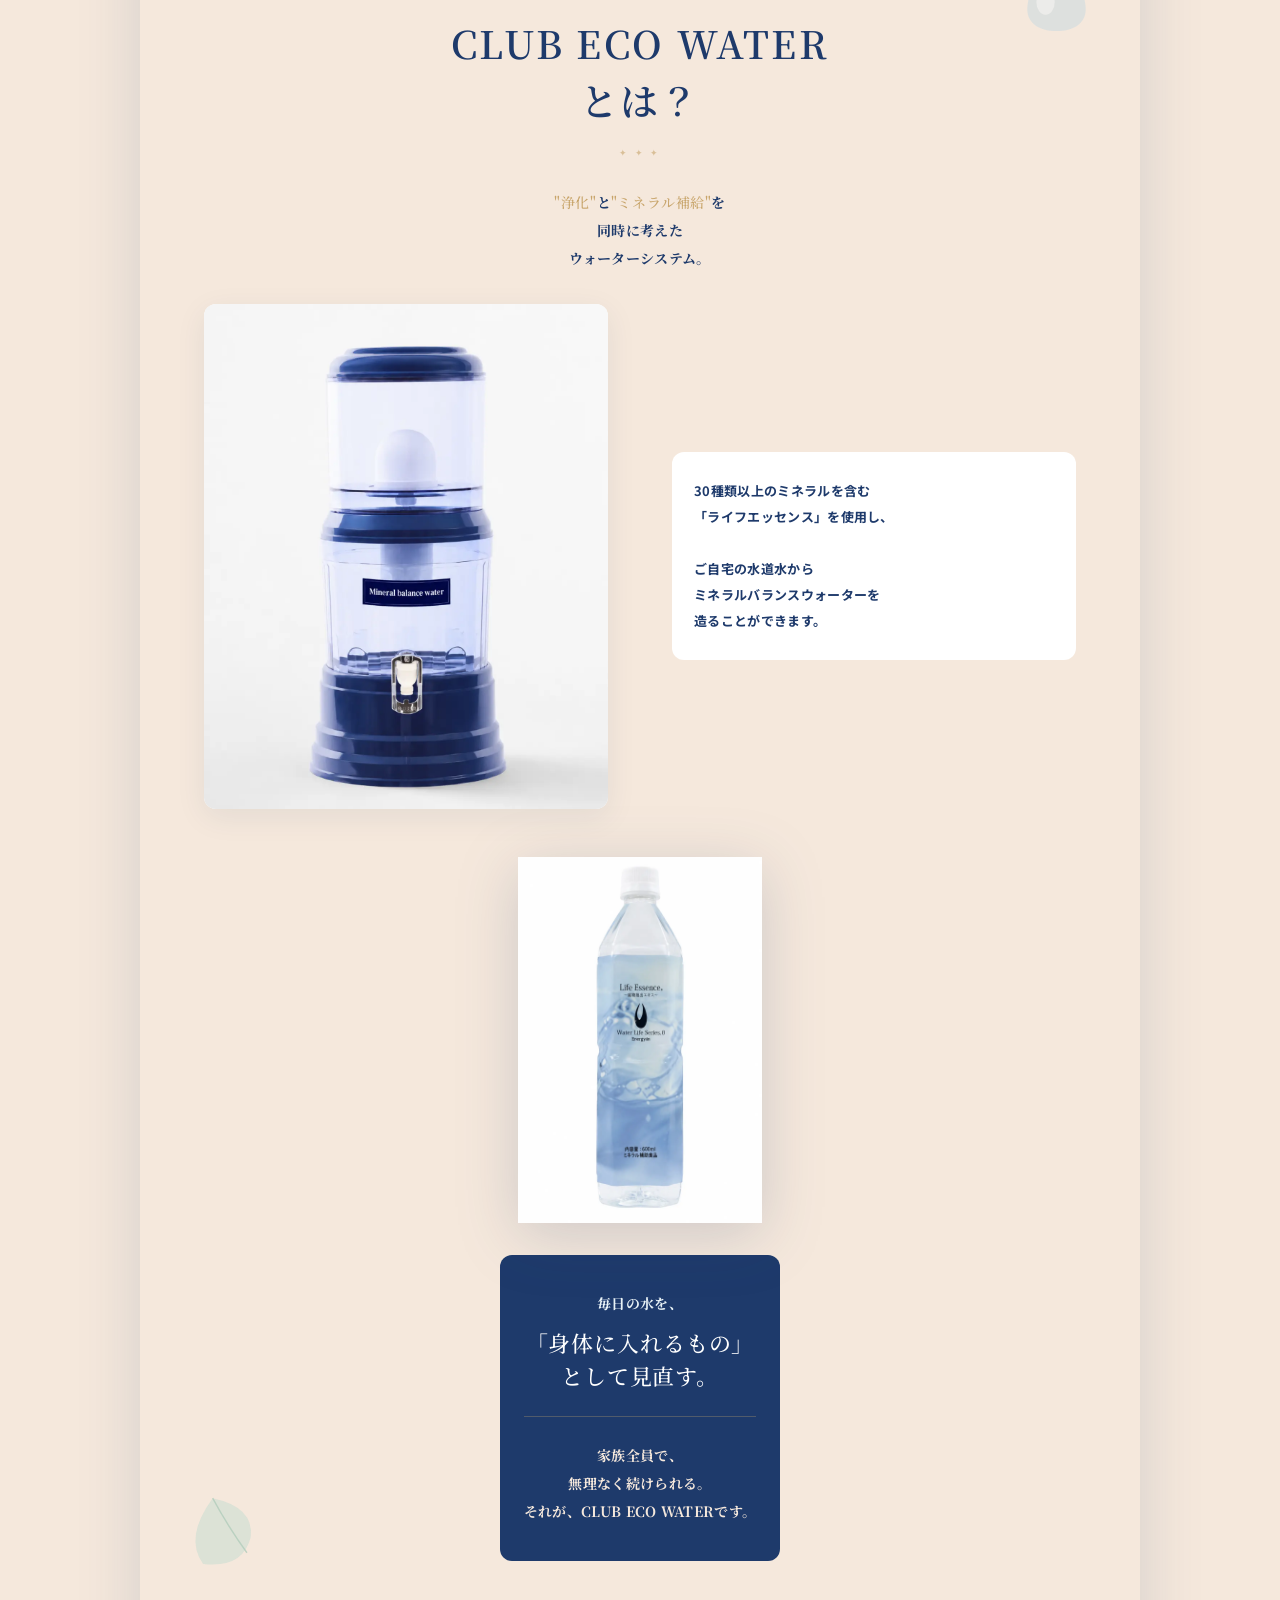
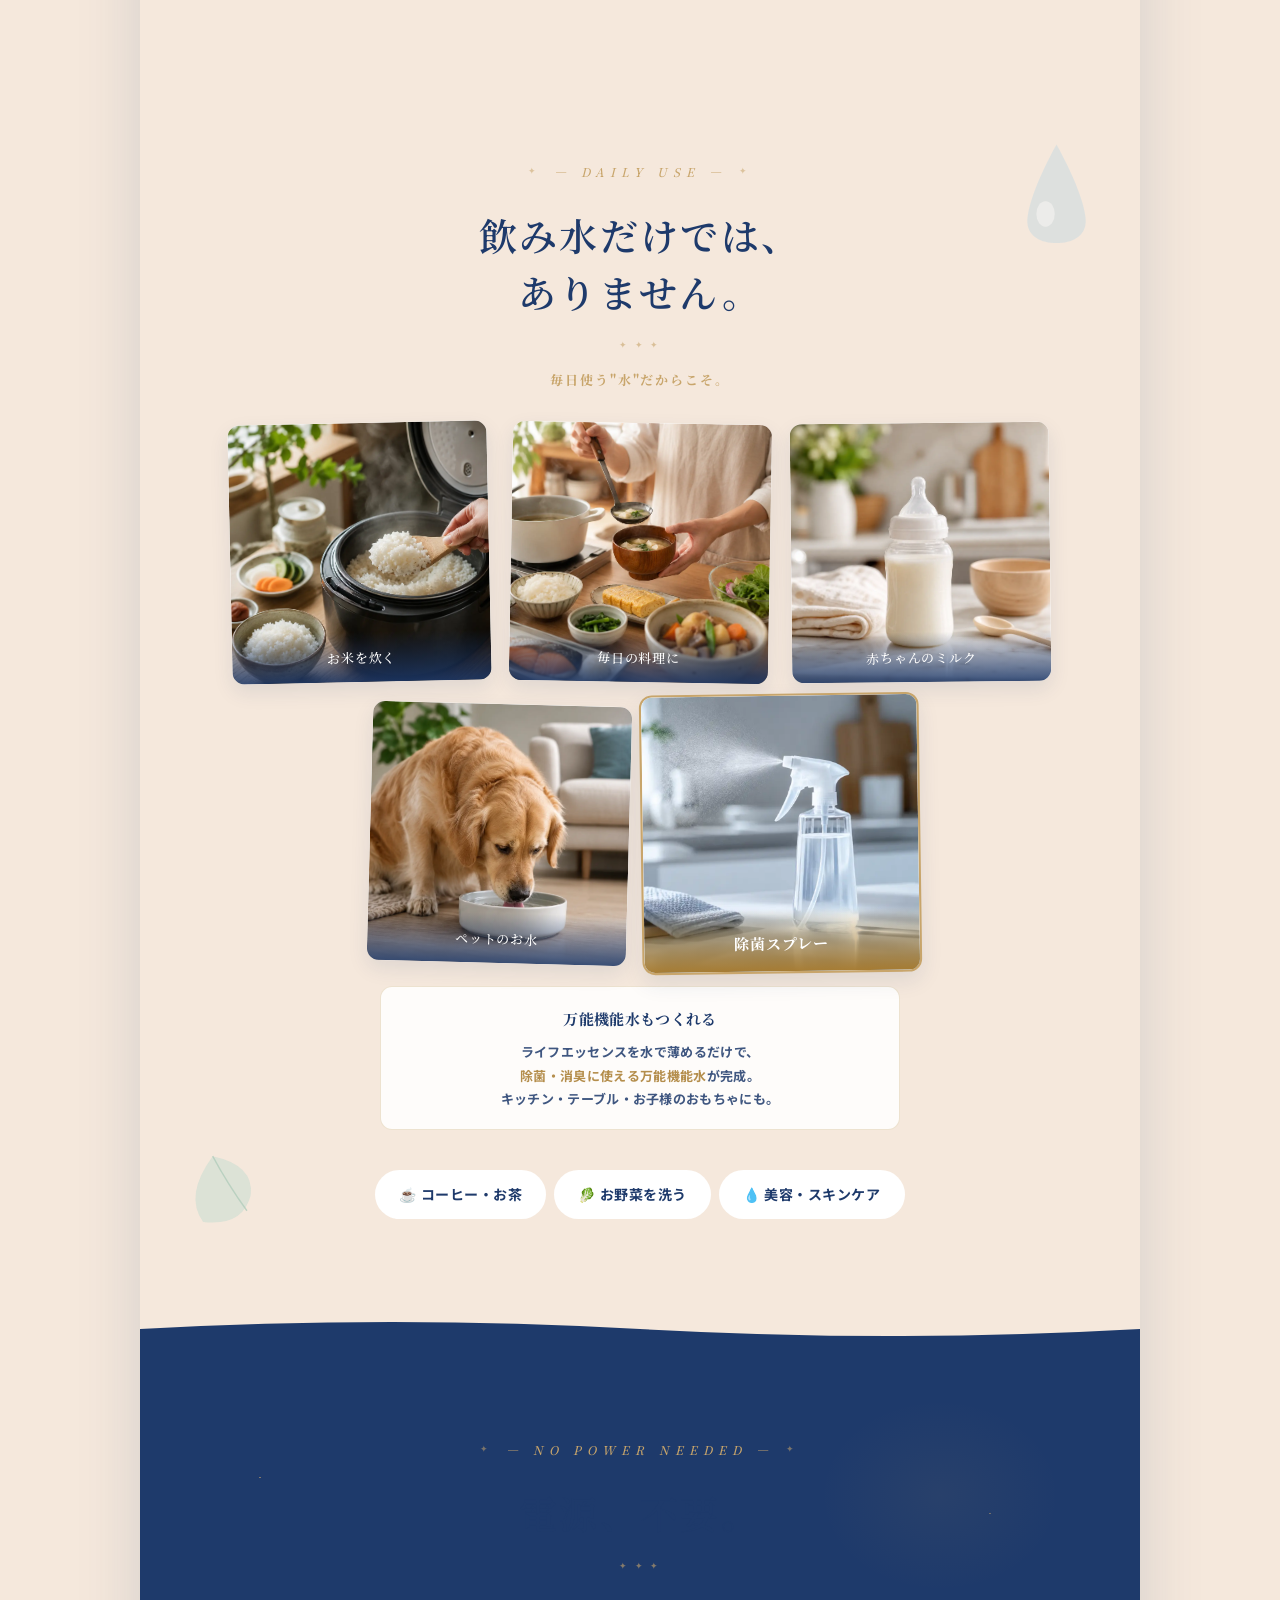
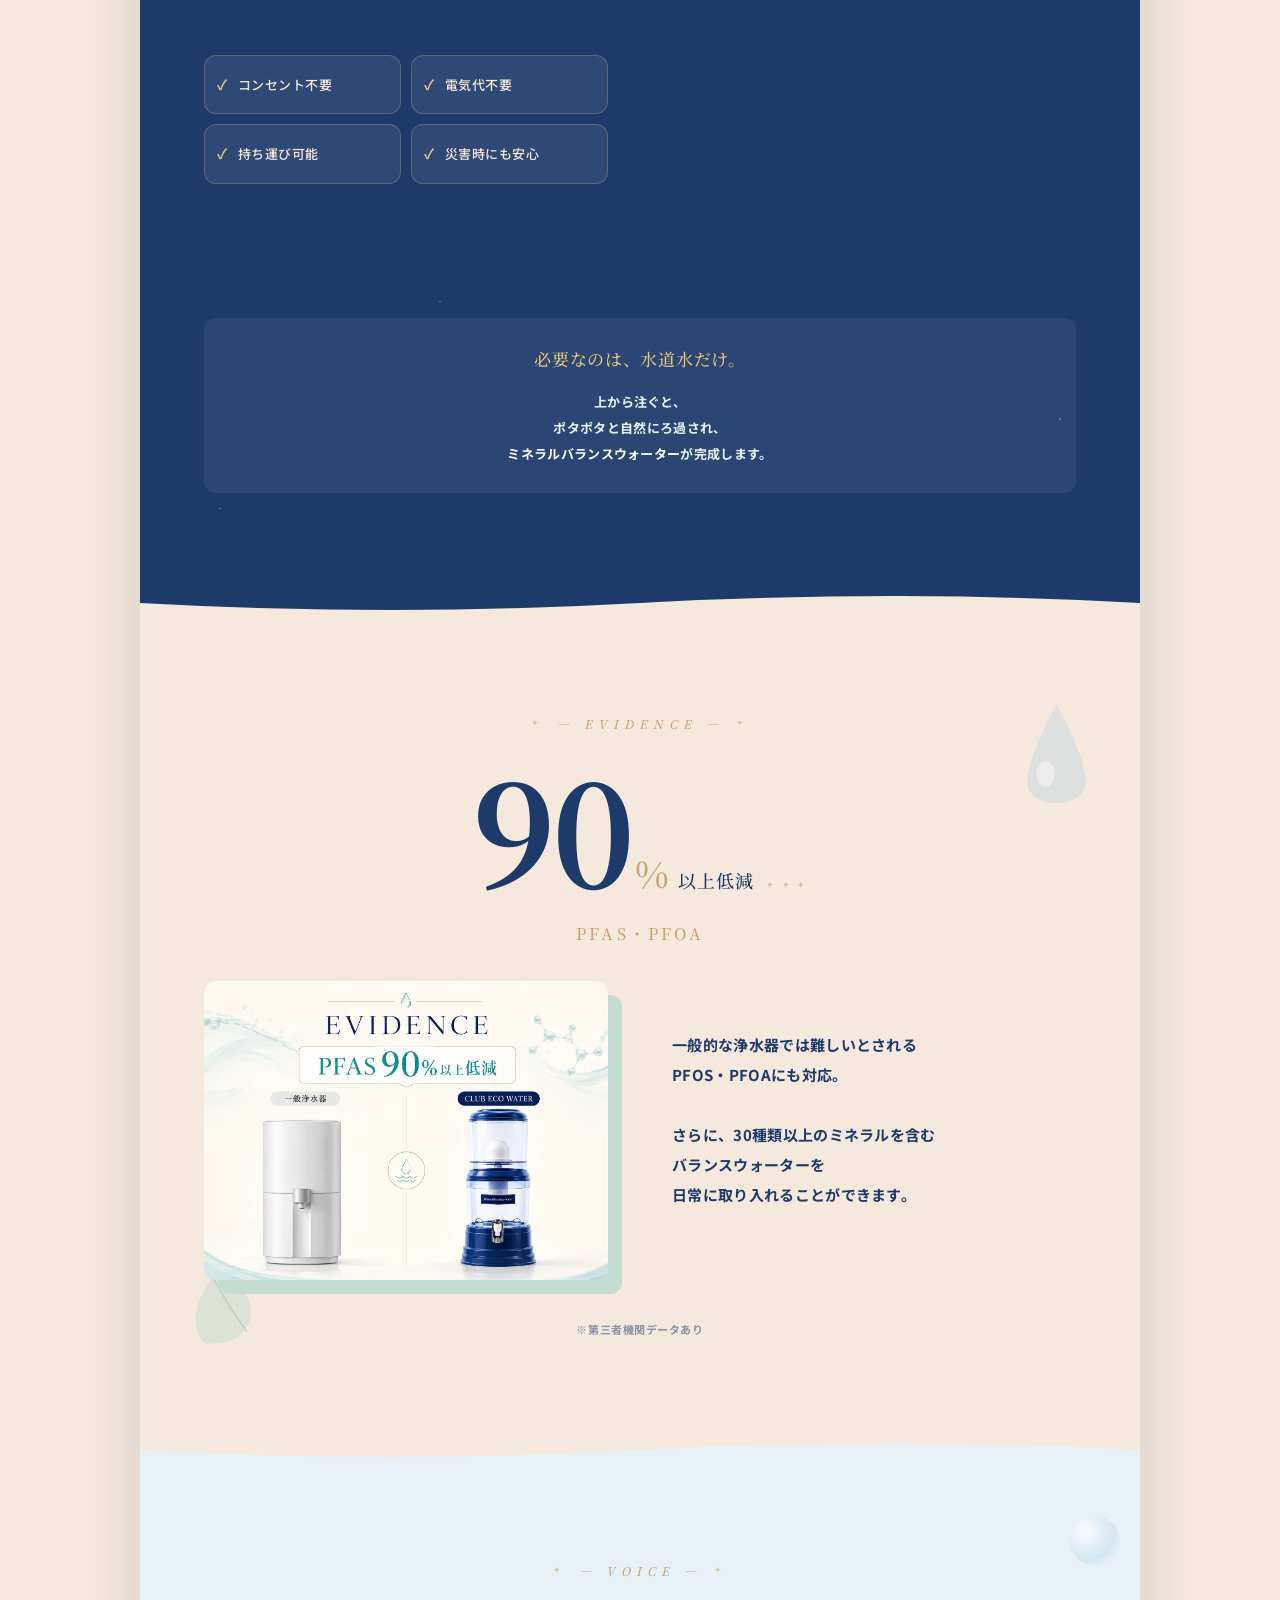
==== commit 0499ff9d: "無料でご提供する常温サーバー" ====
--- a/index.html
+++ b/index.html
@@ -53,7 +53,34 @@
        width="1920" height="1080">
 </section>
 
-
+<!-- セクション 01a ：オファー先出し（FV直後） -->
+<section class="sec-14 reveal">
+  <div class="sec-14__inner">
+       <h2 class="sec-14__title">常温サーバー<br>無料提供中。</h2>
+
+    <img src="images/14_offer-server.webp"
+         alt="無料でご提供する常温サーバー"
+         class="sec-14__photo reveal"
+         width="1080" height="1080">
+
+    <div class="sec-14__price">
+      <p class="sec-14__price-label">通常価格</p>
+      <p class="sec-14__price-old">27,400<small>円（税込）</small></p>
+      <div class="sec-14__price-arrow">▼</div>
+      <p class="sec-14__price-new"><span class="zero">0</span><small>円</small></p>
+      <p class="sec-14__price-note">当サイトからのお申し込みで</p>
+    </div>
+
+    <p class="sec-14__body">
+      通常価格27,400円（税込）の<br>
+      常温サーバーを<strong>無料でご提供</strong>しています。
+      <br>IDを必ずご入力下さい
+       <br>申し込みID 442981</b> ／ 紹介者 <b>ササキエリ
+    </p>
+      
+    </p>
+  </div>
+</section>
 <!-- ========================================
      セクション 01b ：コスト比較【ダイジェスト版】
      ※FV直後・冒頭インパクト用
@@ -144,7 +171,7 @@
       <div class="sec-01b__plans-grid">
         <!-- ライト -->
         <div class="sec-01b__plan-card">
-          <span class="sec-01b__plan-label">お試し価格</span>
+          <span class="sec-01b__plan-label"></span>
           <p class="sec-01b__plan-capacity">約<b>150</b>L/月</p>
           <p class="sec-01b__plan-price"><span class="sec-01b__plan-price-num">3,800</span><span class="sec-01b__plan-price-yen">円</span><span class="sec-01b__plan-price-unit">/月</span></p>
           <p class="sec-01b__plan-per">1Lあたり 約<b>25</b>円</p>
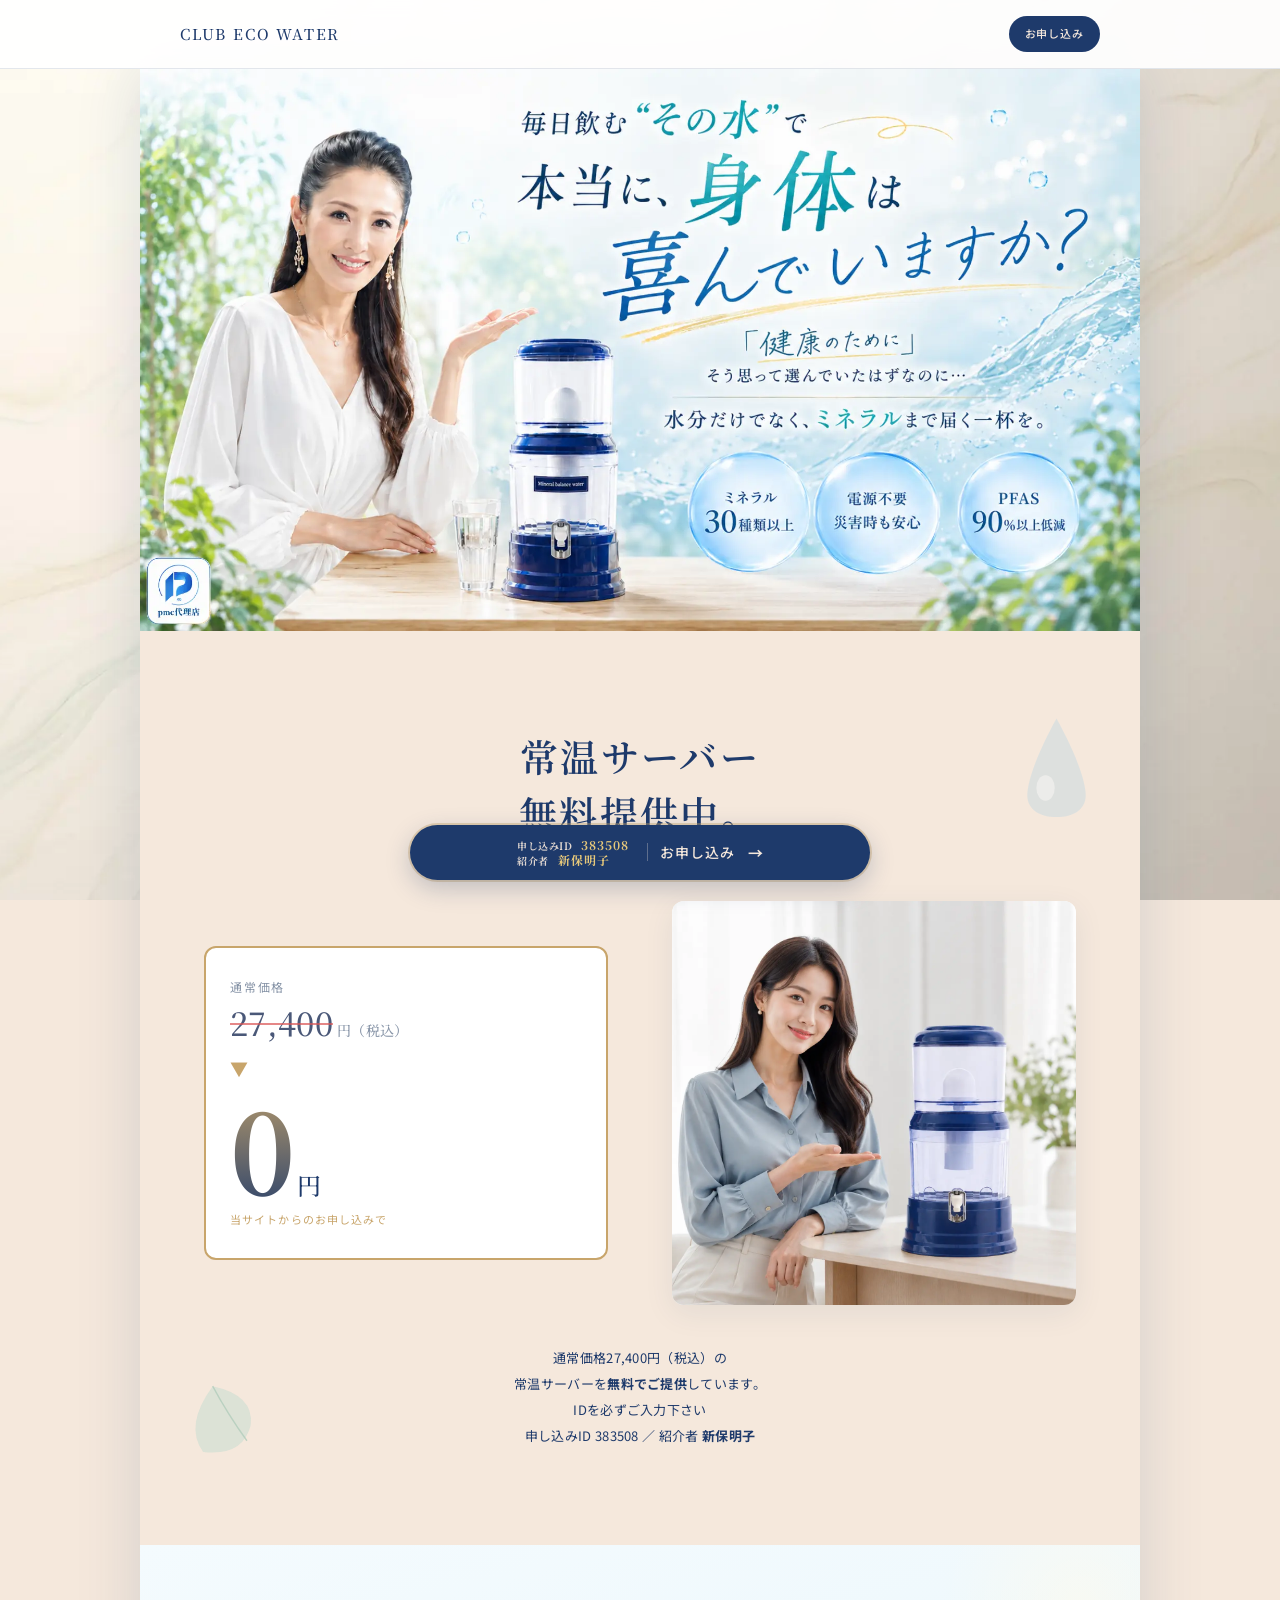
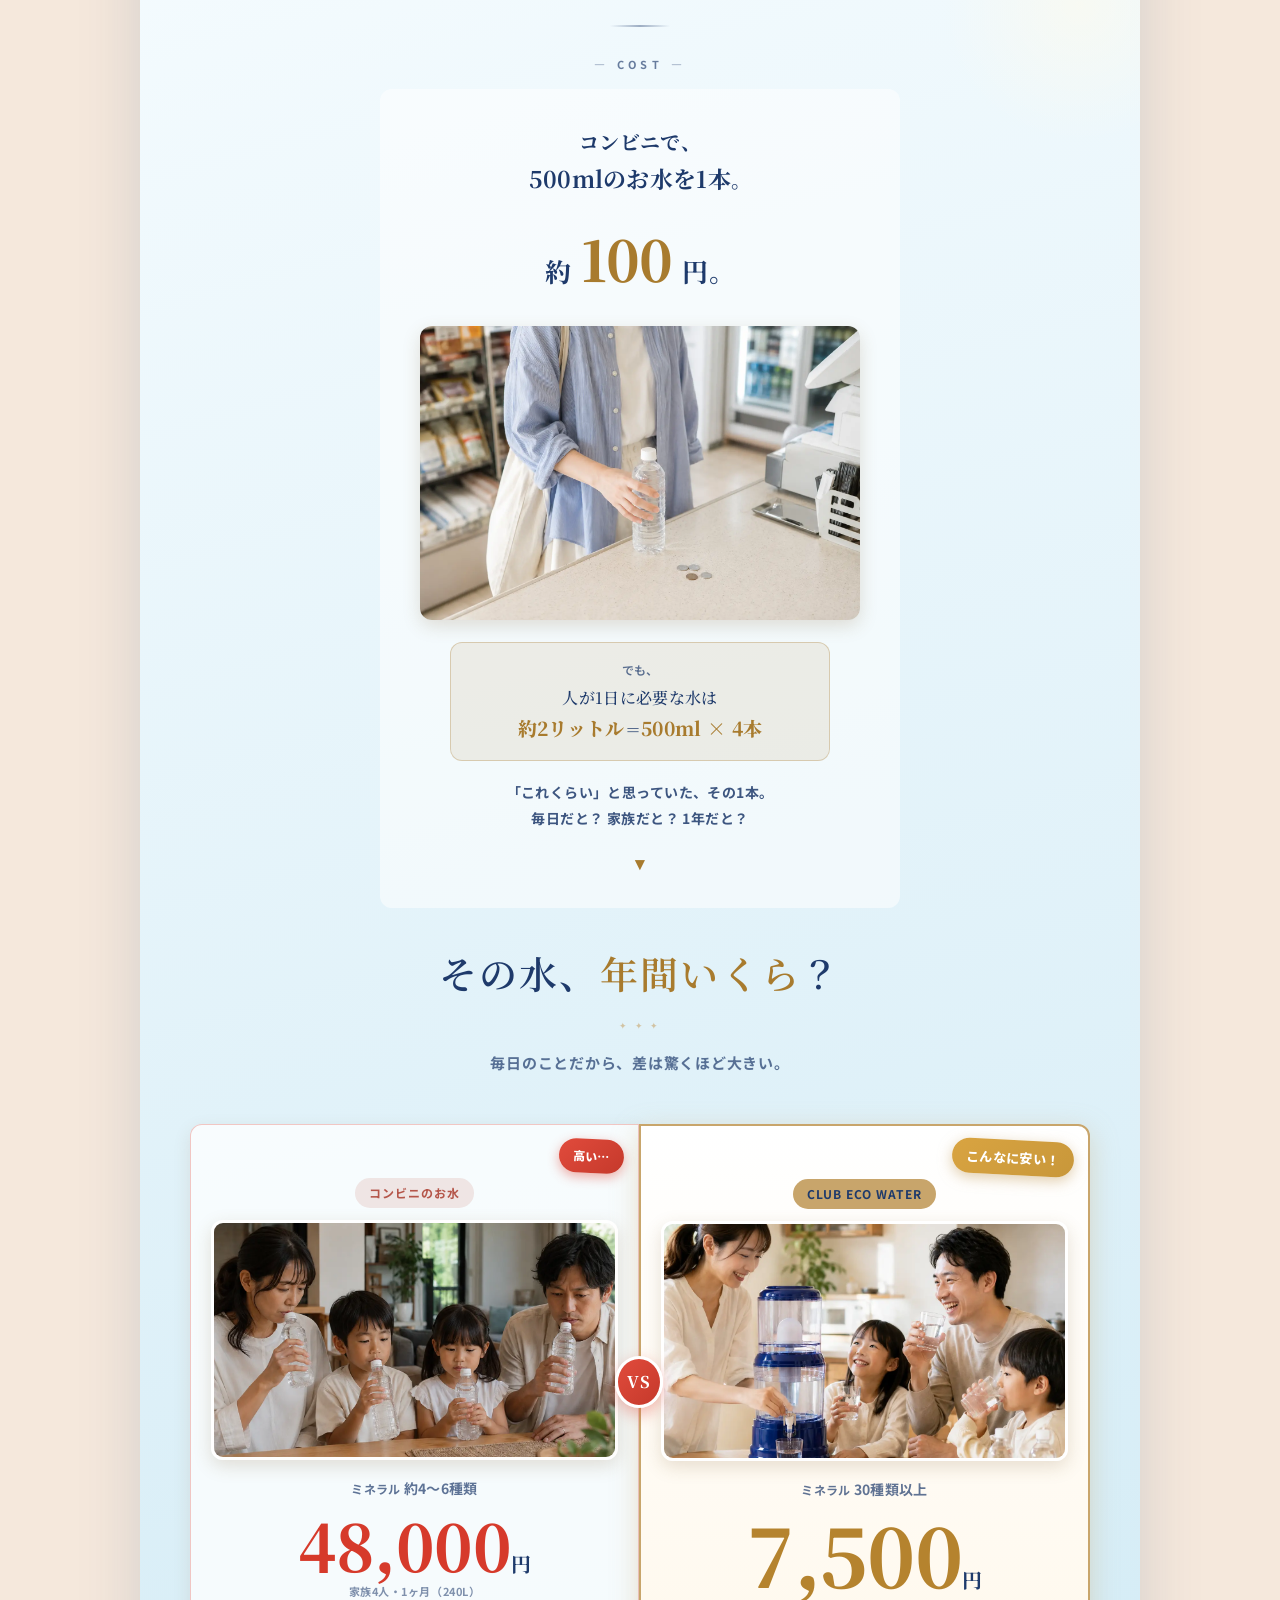
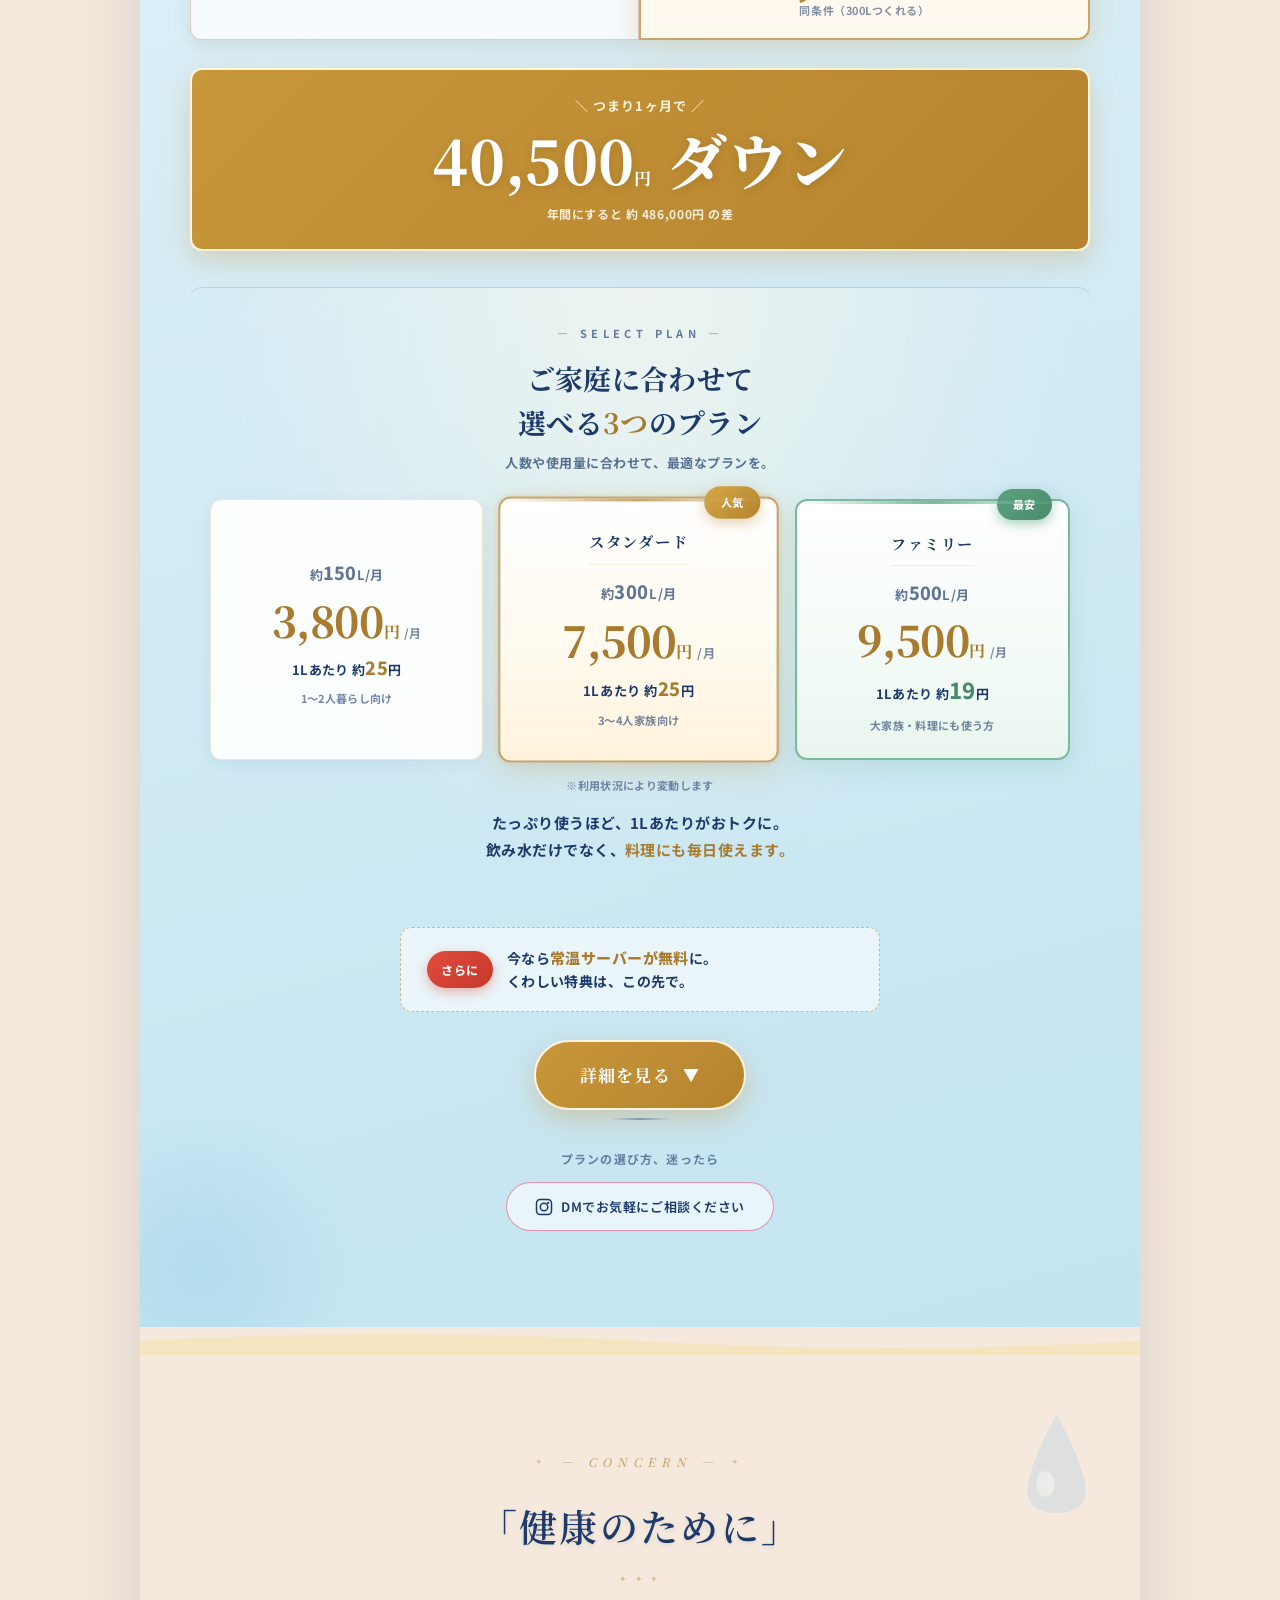
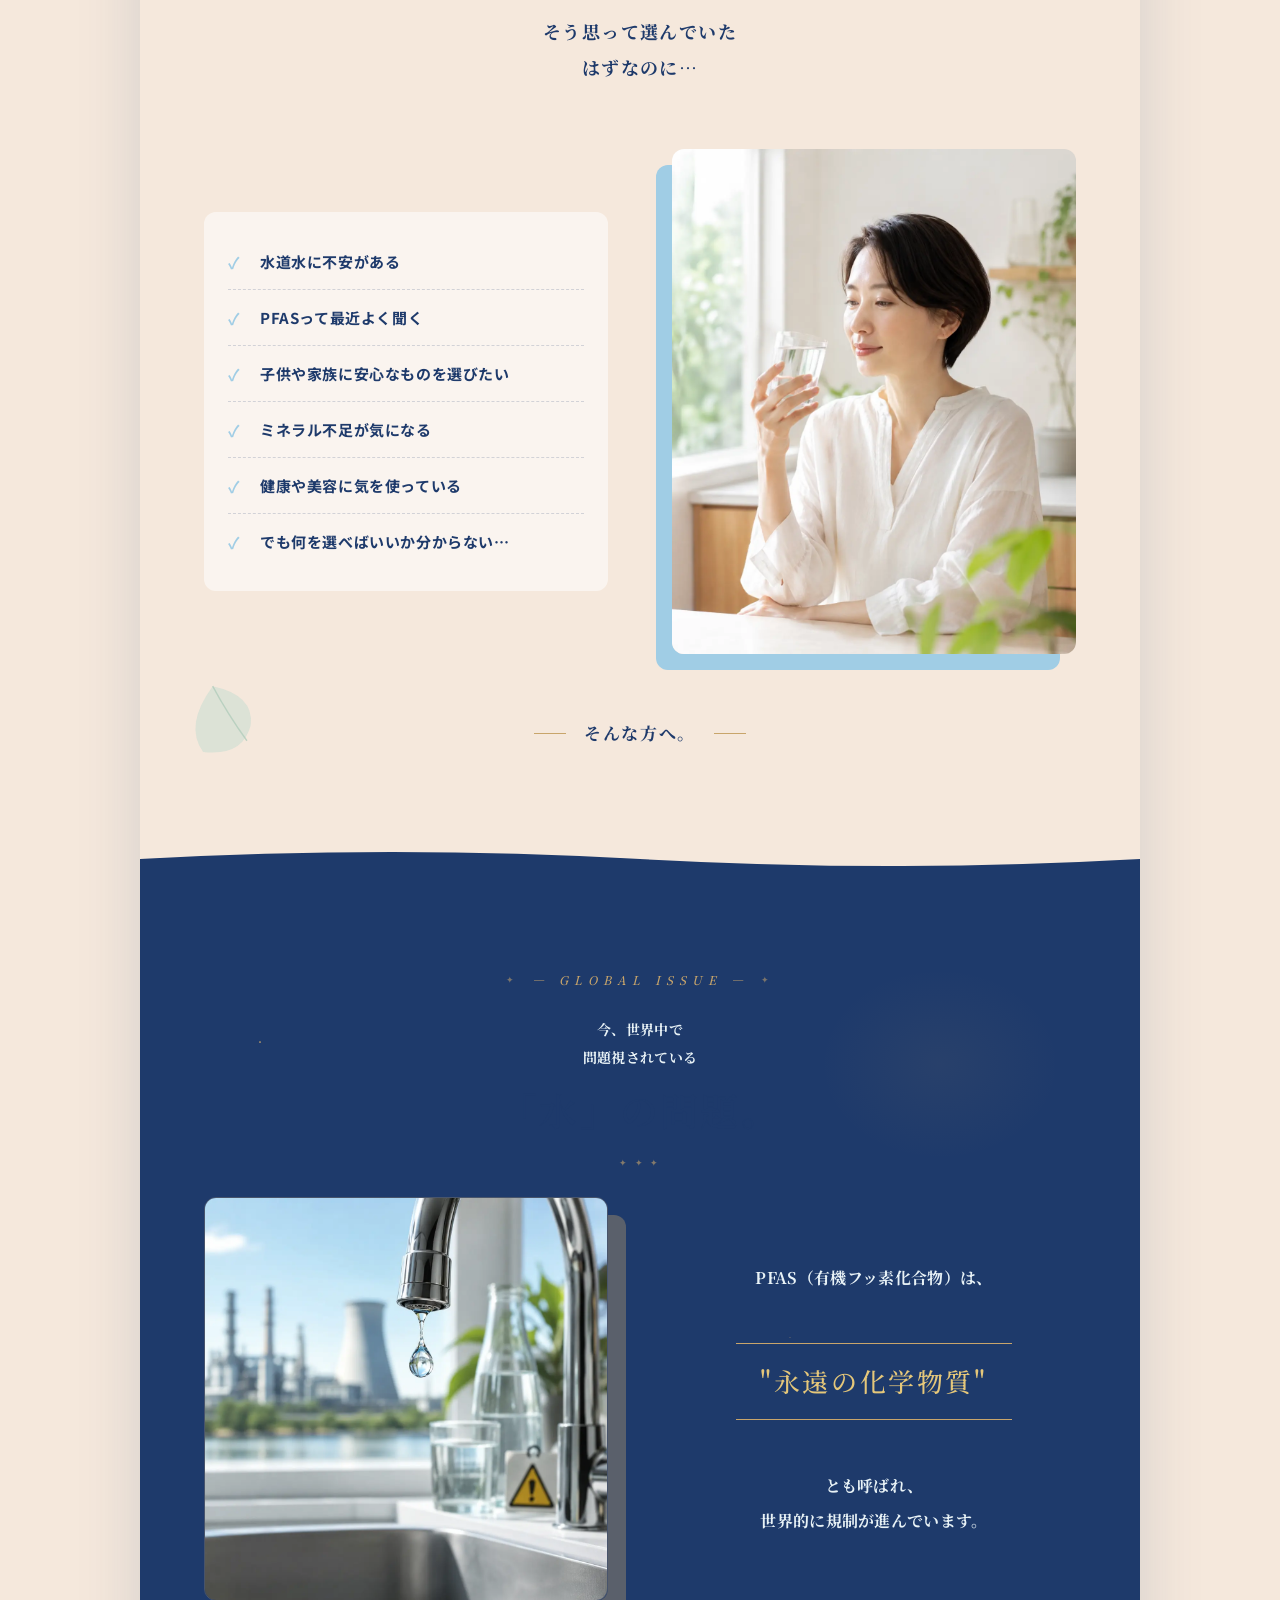
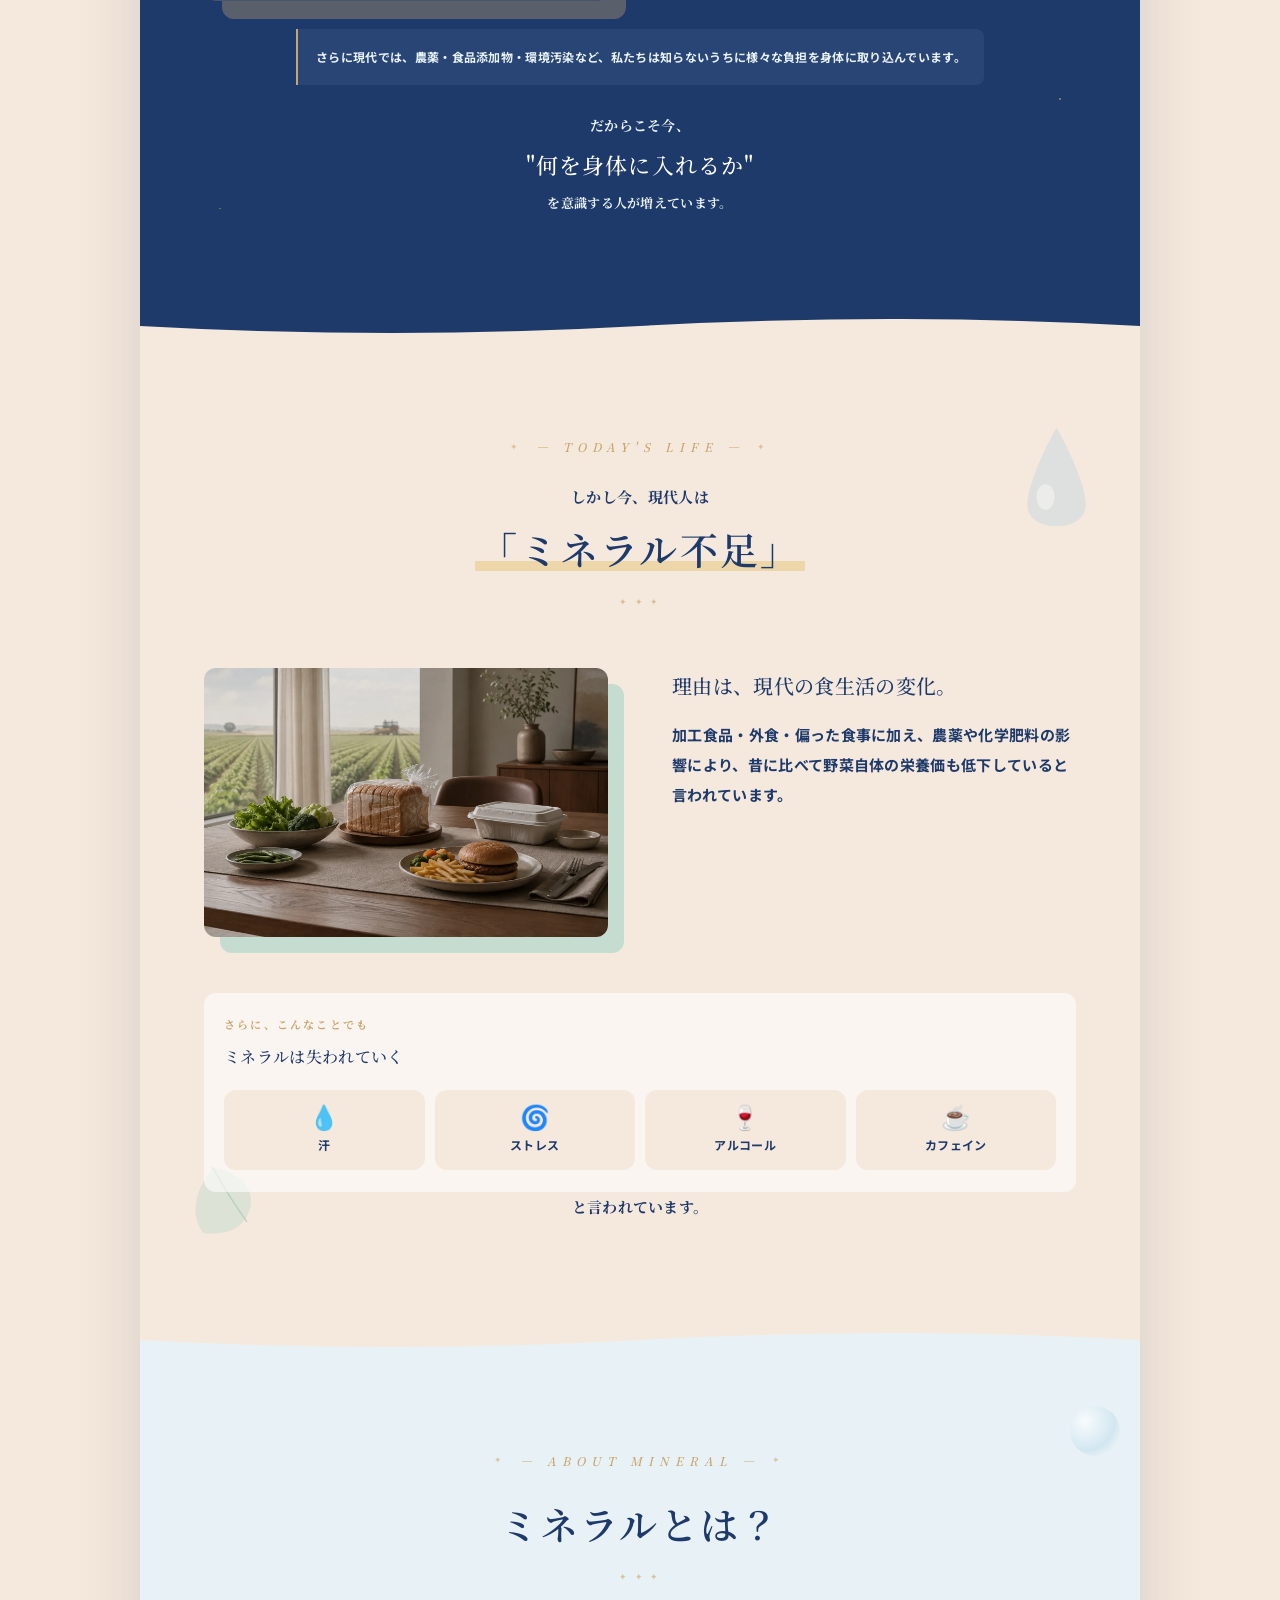
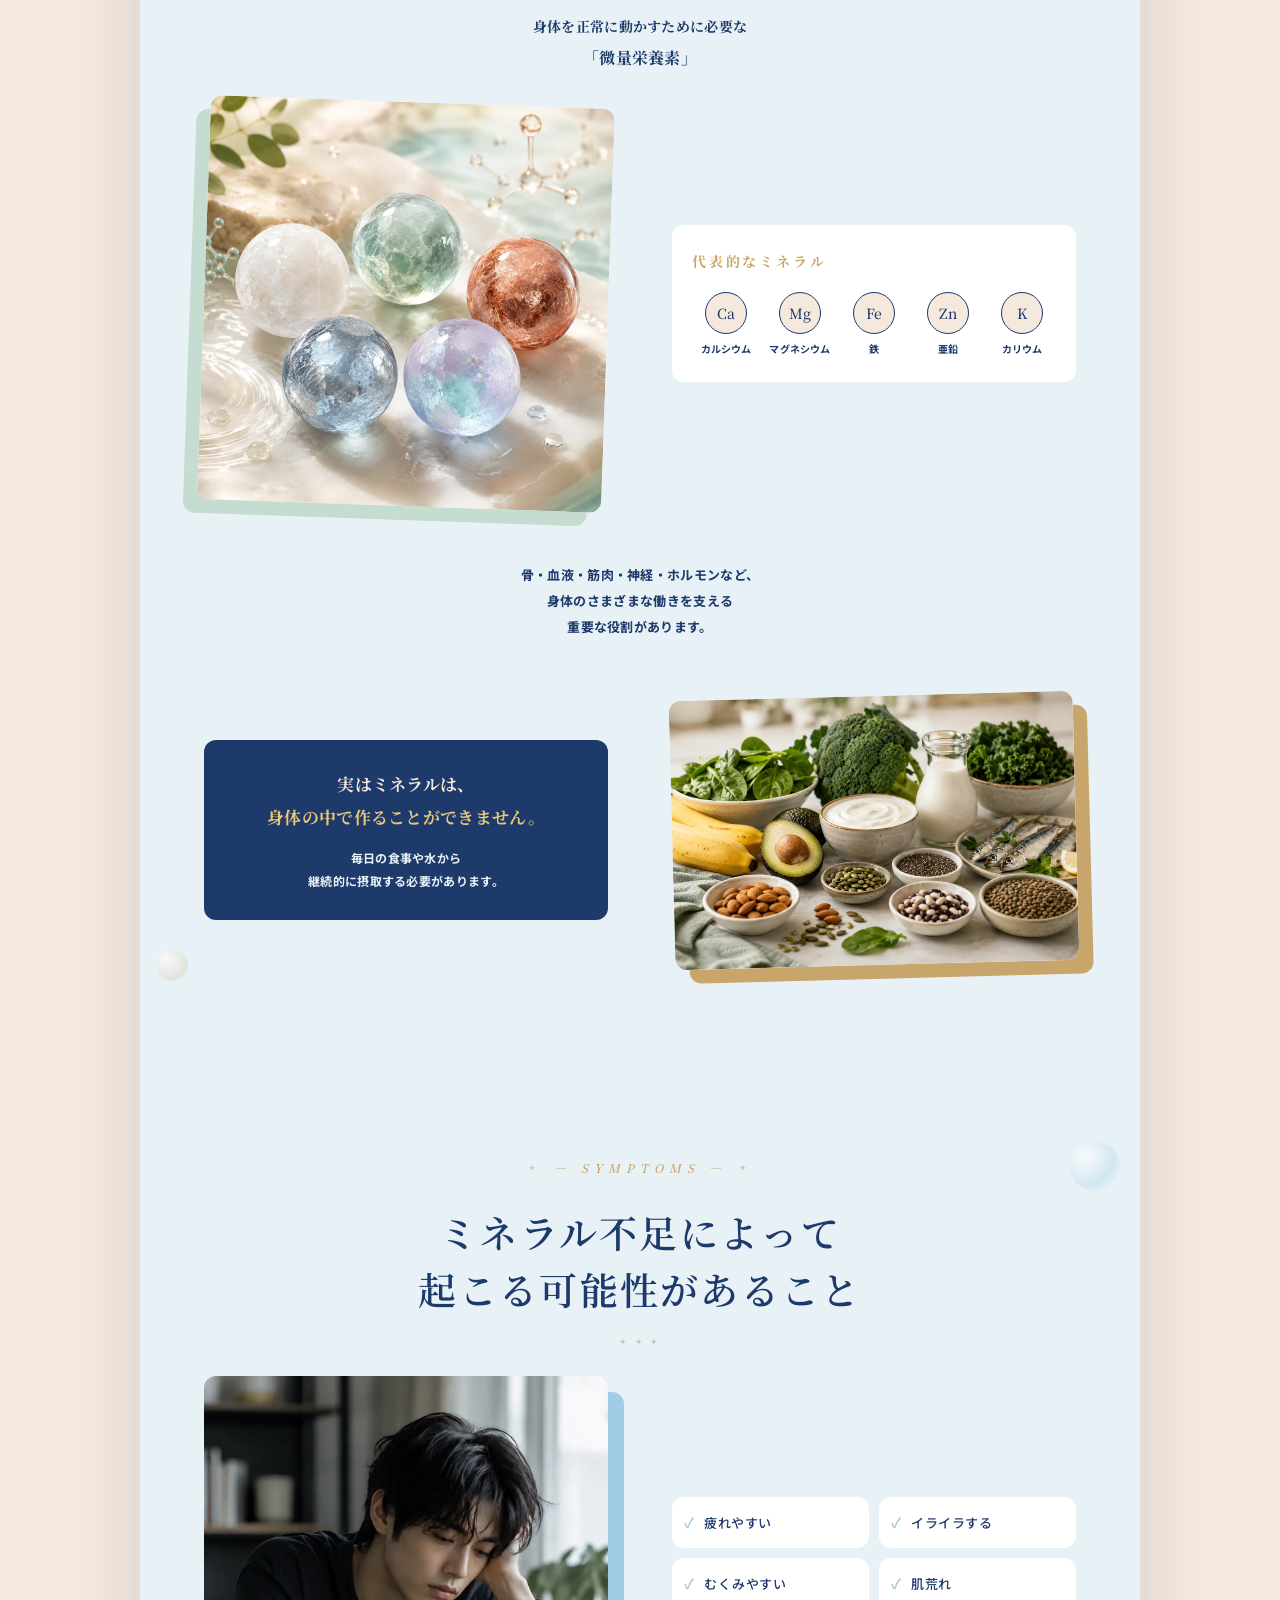
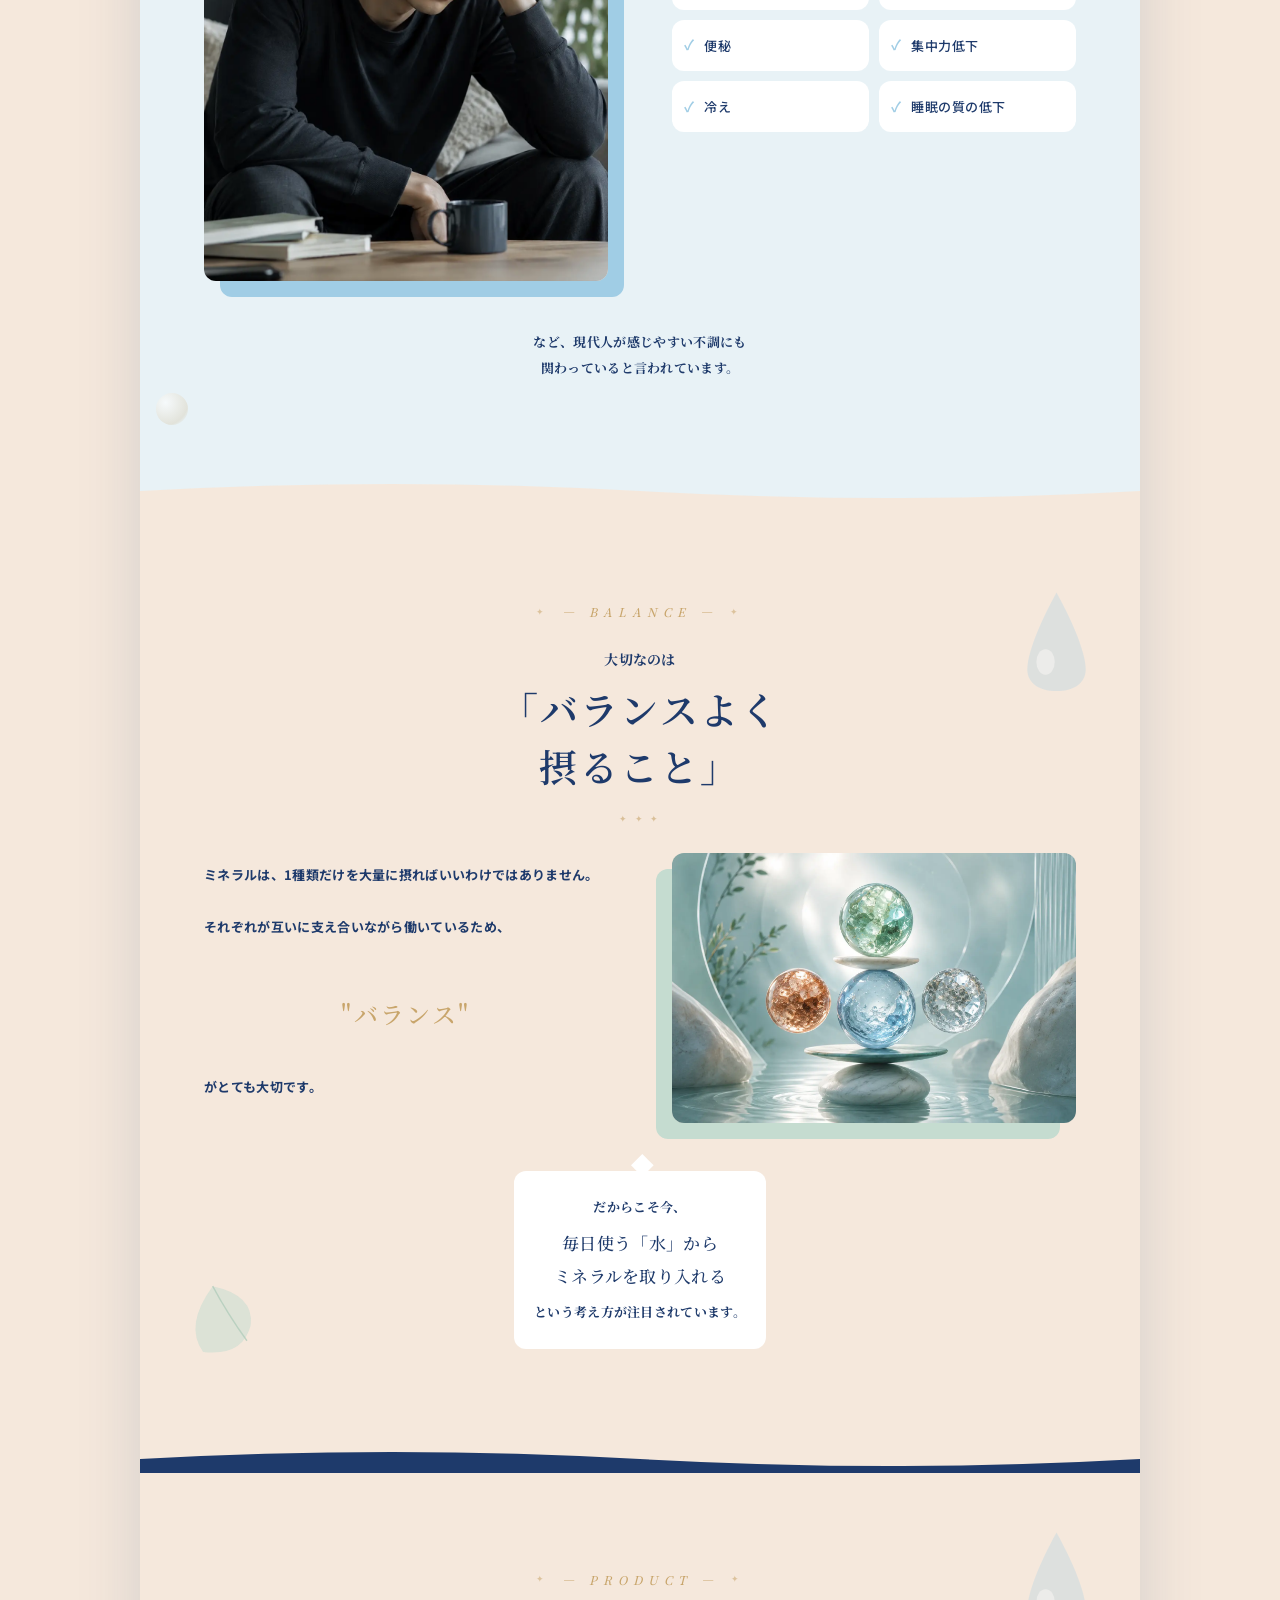
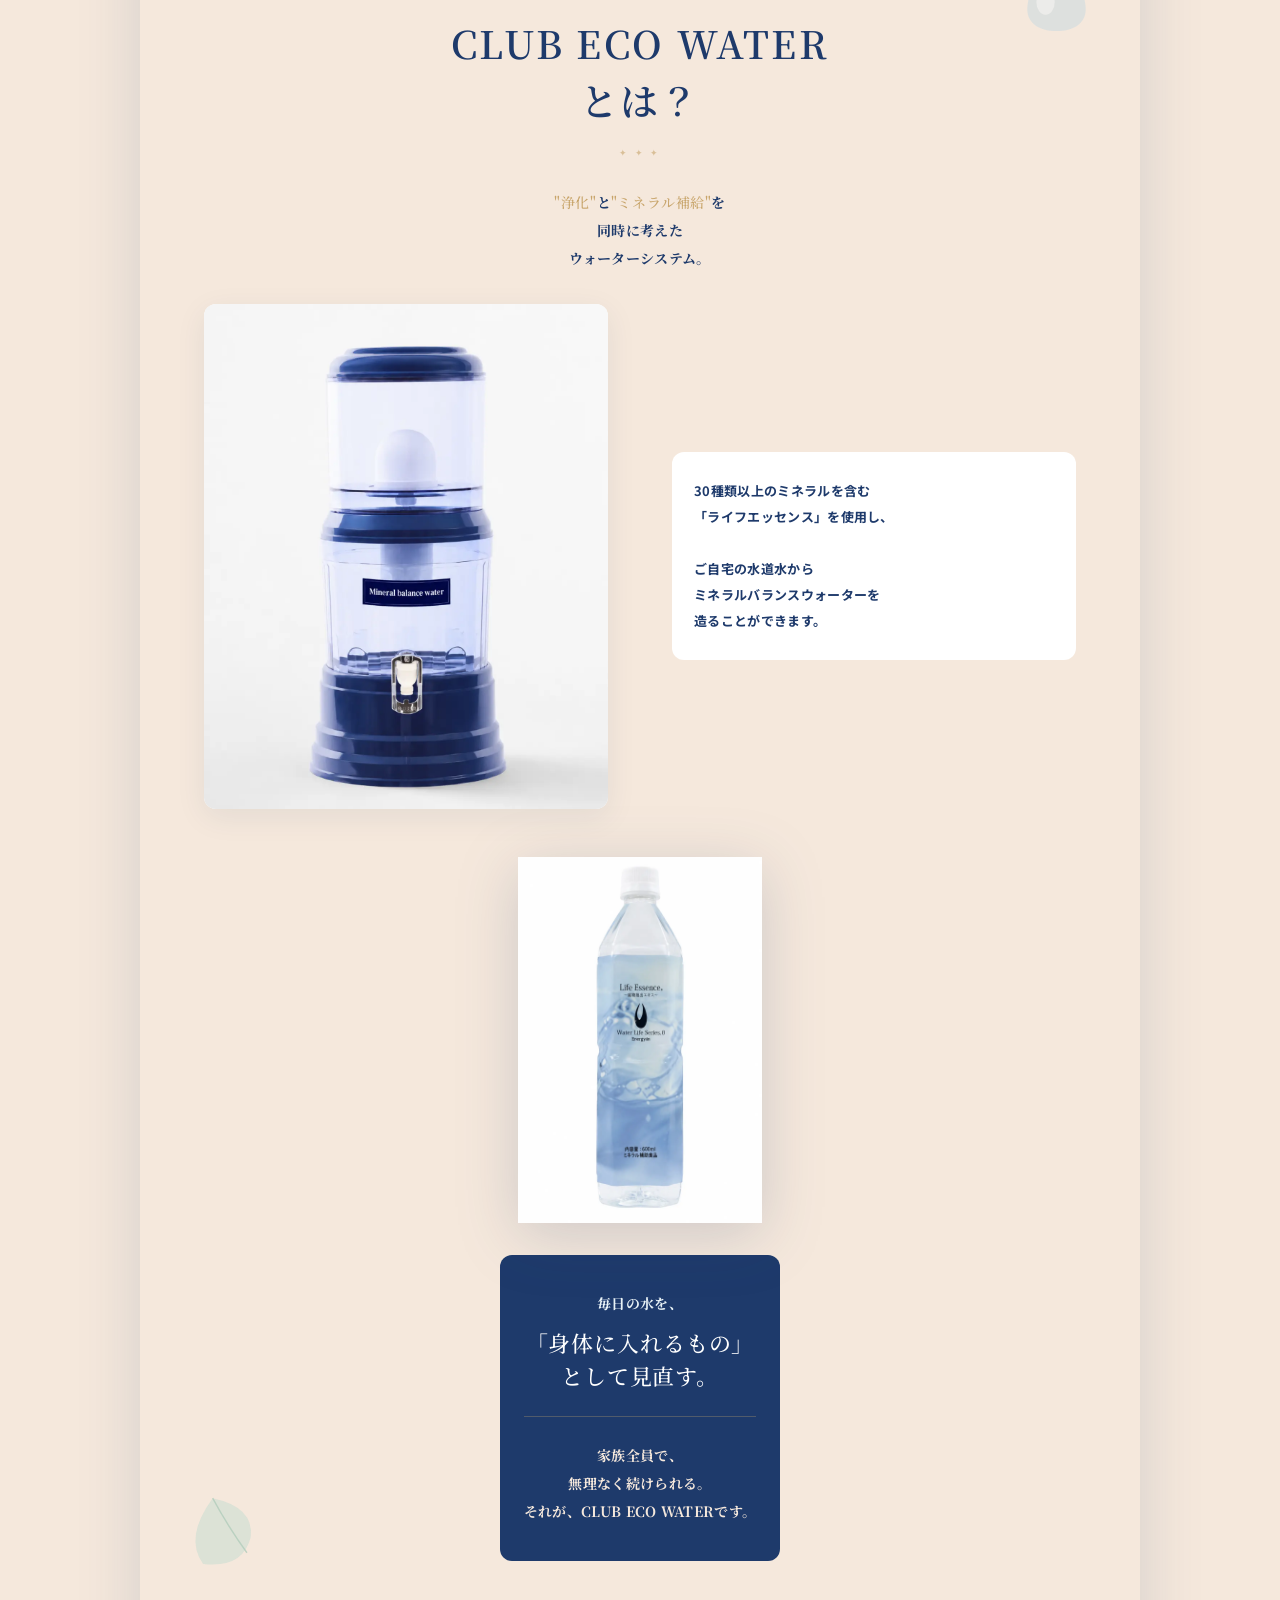
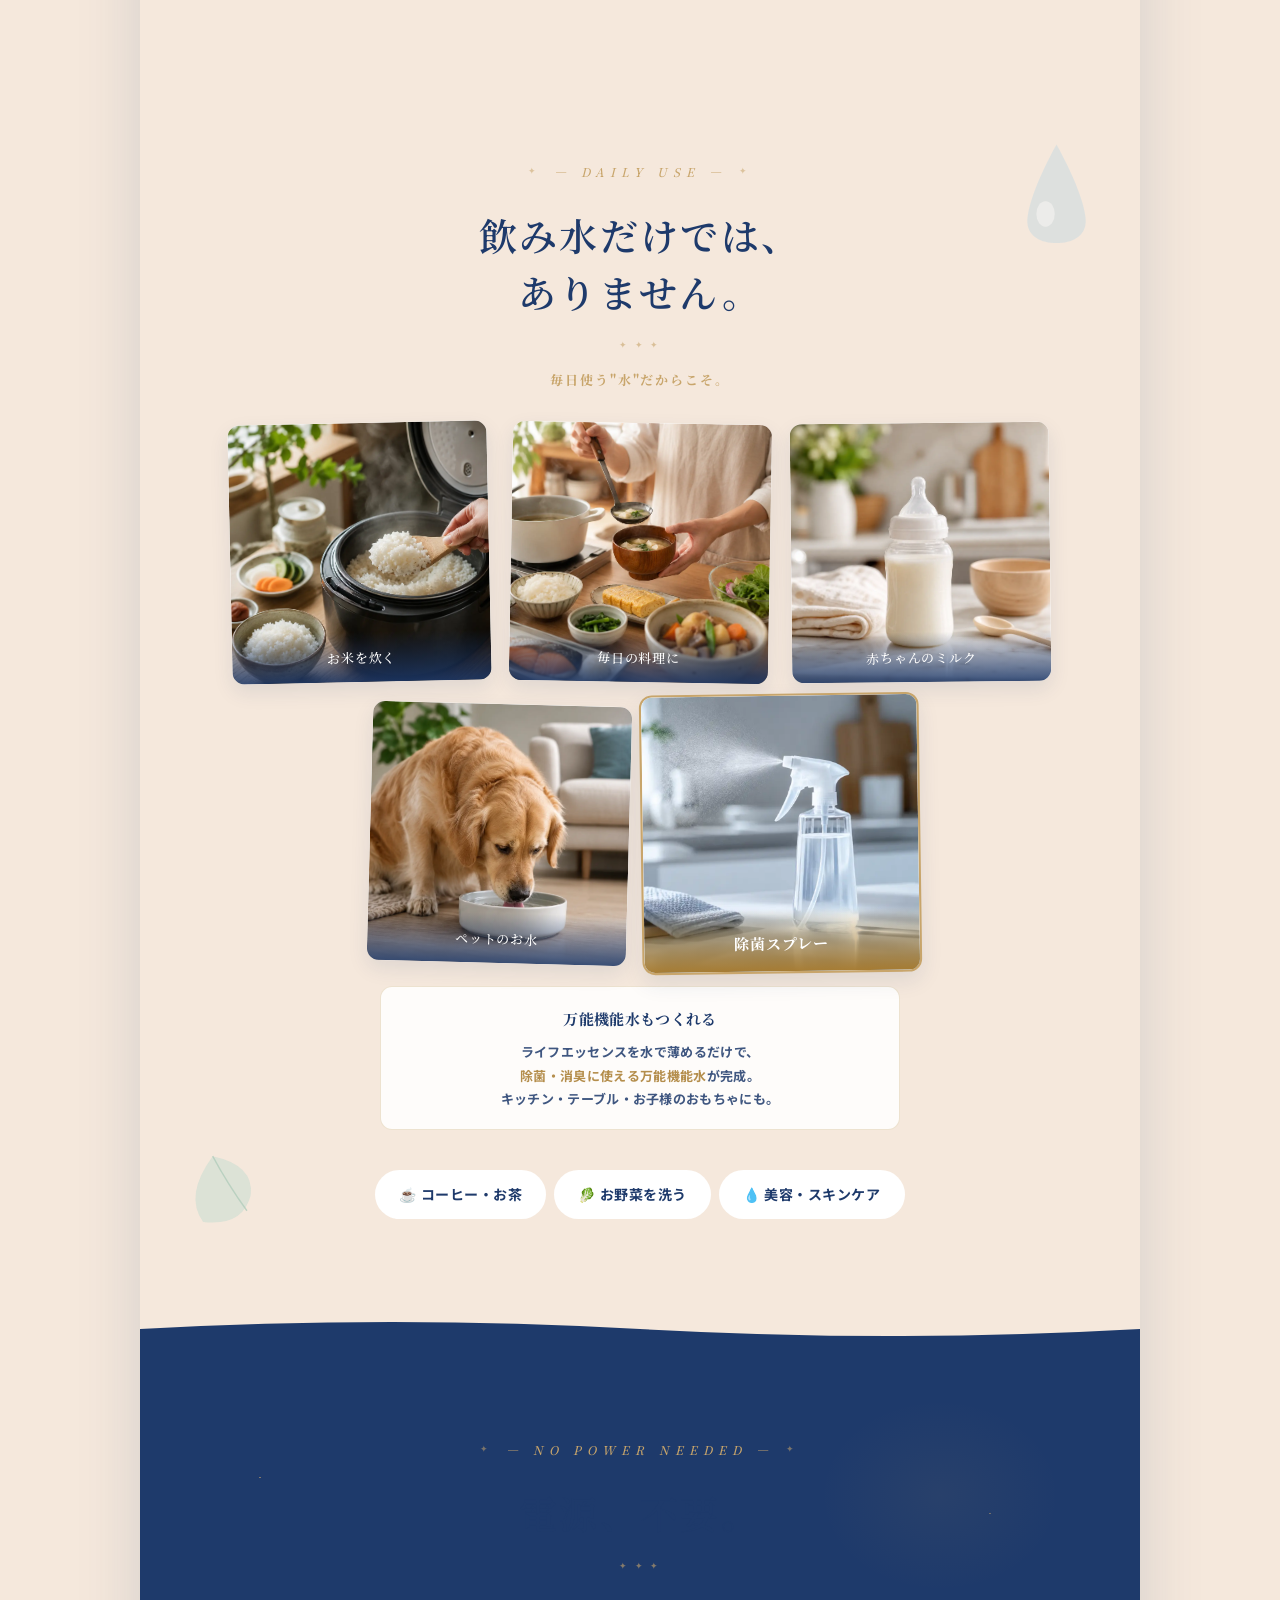
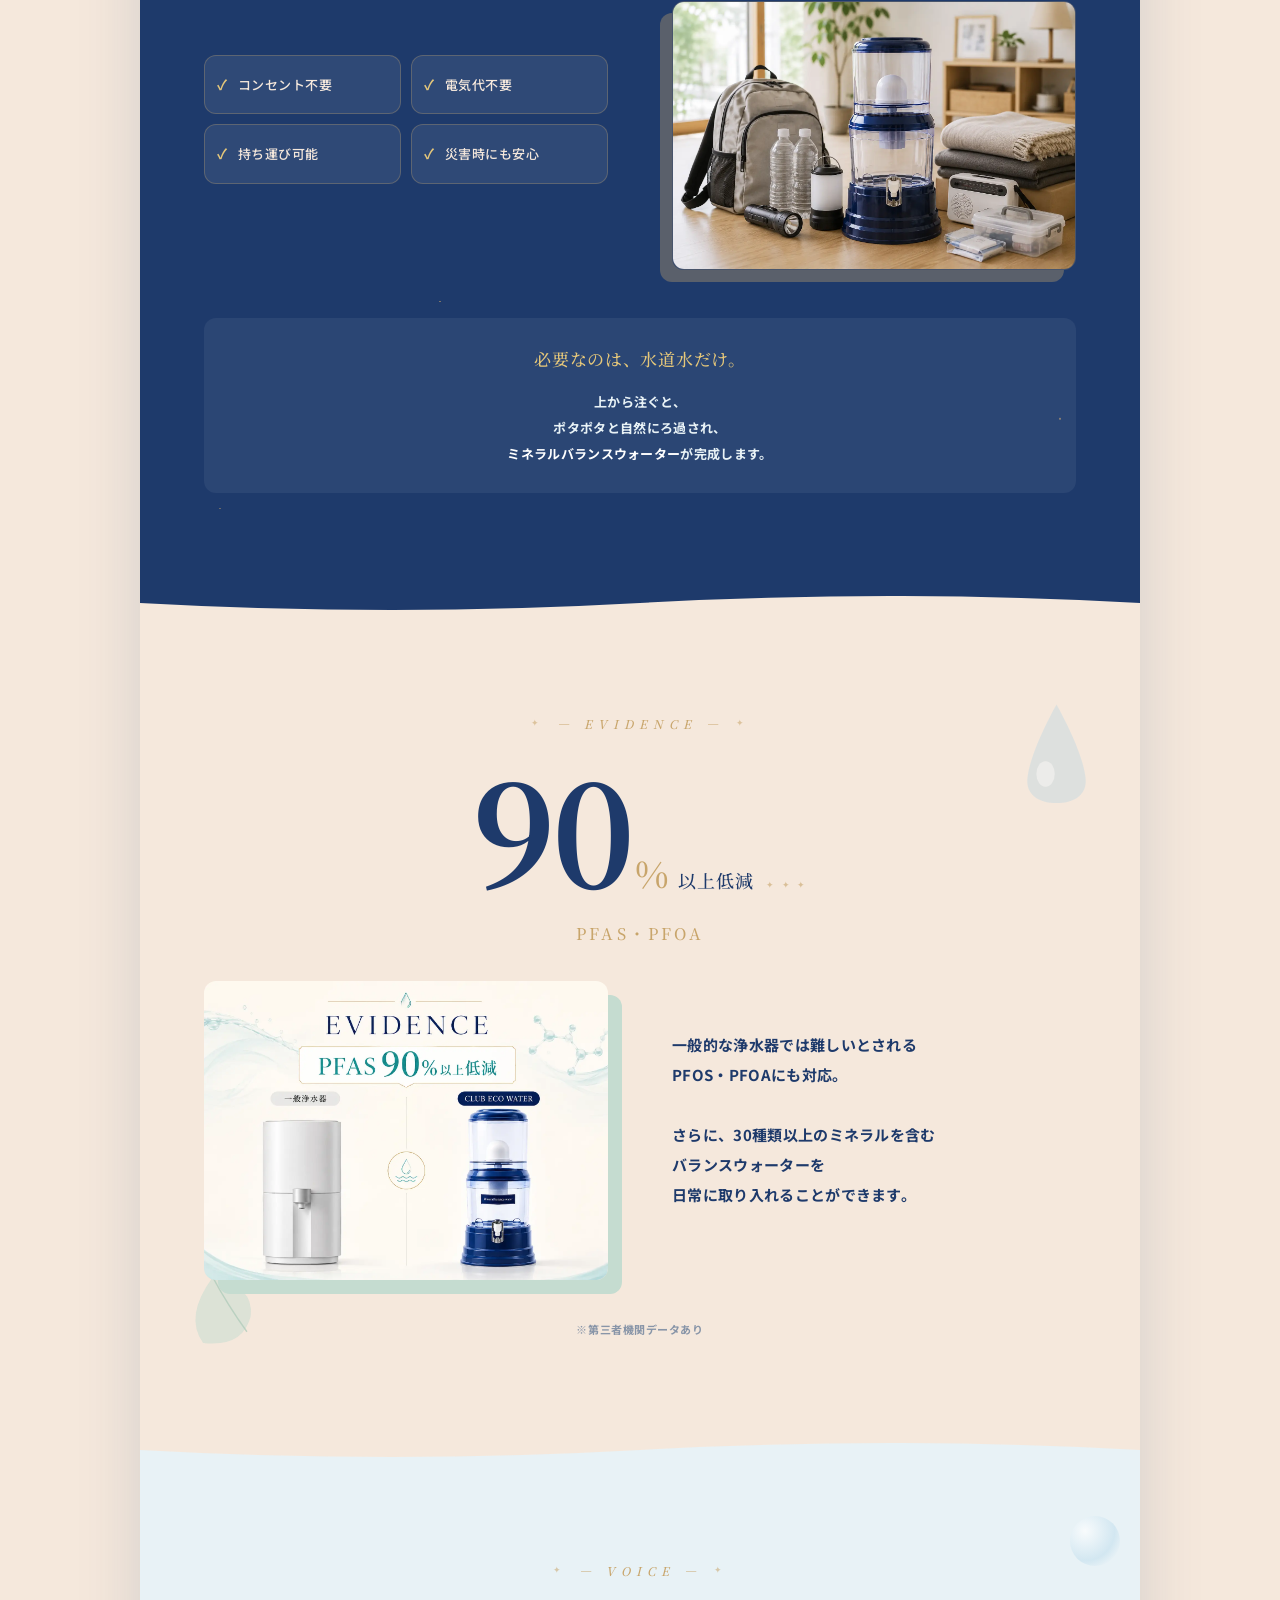
==== commit 05d1d5ad: "Add files via upload" ====
--- a/index.html
+++ b/index.html
@@ -75,7 +75,7 @@
       通常価格27,400円（税込）の<br>
       常温サーバーを<strong>無料でご提供</strong>しています。
       <br>IDを必ずご入力下さい
-       <br>申し込みID 442981</b> ／ 紹介者 <b>ササキエリ
+       <br>申し込みID 383508</b> ／ 紹介者 <b>新保明子
     </p>
       
     </p>
@@ -217,7 +217,7 @@
       <!-- インスタDM誘導：プラン下 -->
     <div class="ig-dm-inline ig-dm-inline--light">
       <p class="ig-dm-inline__or ig-dm-inline__or--light">プランの選び方、迷ったら</p>
-      <a href="https://www.instagram.com/chaneri_fermentation_class?igsh=NWxkbXVhOGV6MnB1&utm_source=qr"
+      <a href="https://www.instagram.com/design.ur_lifestyle?igsh=OTByeXMyMjhvMXho&utm_source=qr"
          target="_blank" rel="noopener noreferrer" class="ig-dm-inline__btn ig-dm-inline__btn--light">
         <svg class="ig-dm-inline__icon" viewBox="0 0 24 24" width="18" height="18" fill="none" stroke="currentColor" stroke-width="2"><rect x="2" y="2" width="20" height="20" rx="5"/><circle cx="12" cy="12" r="5"/><circle cx="17.5" cy="6.5" r="1.5" fill="currentColor" stroke="none"/></svg>
         DMでお気軽にご相談ください
@@ -657,7 +657,7 @@
 <!-- インスタDM誘導 ① お客様の声の後 -->
 <div class="ig-dm-banner reveal">
   <p class="ig-dm-banner__text">気になること、なんでもお気軽に。</p>
-  <a href="https://www.instagram.com/chaneri_fermentation_class?igsh=NWxkbXVhOGV6MnB1&utm_source=qr"
+  <a href="https://www.instagram.com/design.ur_lifestyle?igsh=OTByeXMyMjhvMXho&utm_source=qr"
      target="_blank" rel="noopener noreferrer" class="ig-dm-banner__btn">
     <svg class="ig-dm-banner__icon" viewBox="0 0 24 24" width="20" height="20" fill="none" stroke="currentColor" stroke-width="2"><rect x="2" y="2" width="20" height="20" rx="5"/><circle cx="12" cy="12" r="5"/><circle cx="17.5" cy="6.5" r="1.5" fill="currentColor" stroke="none"/></svg>
     InstagramでDMする
@@ -719,7 +719,7 @@
     </a>
 
     <p class="sec-13b__cta-note">
-      <b>申し込みID 442981</b> ／ 紹介者 <b>ササキエリ</b>
+      <b>申し込みID 383508</b> ／ 紹介者 <b>新保明子</b>
     </p>
 
     <a href="#cost-digest" class="sec-13b__back">
@@ -791,7 +791,7 @@
       体験・お問い合わせください。
     </p>
 
-    <!-- 紹介者カード（豪華版・CTA直前で「ササキエリ」を強く印象付ける） -->
+    <!-- 紹介者カード（豪華版・CTA直前で「新保明子」を強く印象付ける） -->
     <div class="sec-15__referral">
       <div class="sec-15__referral-frame">
         <p class="sec-15__referral-label">
@@ -803,20 +803,20 @@
         <button type="button"
                 class="sec-15__referral-name"
                 id="referralCodeBtn"
-                data-code="ササキエリ"
-                aria-label="紹介者名「ササキエリ」をコピー">
-          <span class="sec-15__referral-name-text">ササキエリ</span>
+                data-code="新保明子"
+                aria-label="紹介者名「新保明子」をコピー">
+          <span class="sec-15__referral-name-text">新保明子</span>
           <span class="sec-15__referral-copy" aria-hidden="true">📋</span>
         </button>
 
         <div class="sec-15__referral-id">
           <span class="sec-15__referral-id-label">申込ID</span>
-          <span class="sec-15__referral-id-value">442981</span>
+          <span class="sec-15__referral-id-value">383508</span>
         </div>
 
         <p class="sec-15__referral-instruction">
           お申し込み時、紹介者欄に<br>
-          <strong>「ササキエリ」</strong> と<br>
+          <strong>「新保明子」</strong> と<br>
           申込IDを必ずご入力ください
         </p>
 
@@ -835,7 +835,7 @@
     <!-- インスタDM誘導 ② クロージングCTAの下 -->
     <div class="ig-dm-inline">
       <p class="ig-dm-inline__or">まずは相談だけでもOK</p>
-      <a href="https://www.instagram.com/chaneri_fermentation_class?igsh=NWxkbXVhOGV6MnB1&utm_source=qr"
+      <a href="https://www.instagram.com/design.ur_lifestyle?igsh=OTByeXMyMjhvMXho&utm_source=qr"
          target="_blank" rel="noopener noreferrer" class="ig-dm-inline__btn">
         <svg class="ig-dm-inline__icon" viewBox="0 0 24 24" width="18" height="18" fill="none" stroke="currentColor" stroke-width="2"><rect x="2" y="2" width="20" height="20" rx="5"/><circle cx="12" cy="12" r="5"/><circle cx="17.5" cy="6.5" r="1.5" fill="currentColor" stroke="none"/></svg>
         DMでお気軽にご質問ください
@@ -857,36 +857,36 @@
 
     <div class="profile-card reveal">
       <div class="profile-card__photo-wrap">
-        <img src="images/16_profile-eri.webp"
-             alt="佐々木えり"
+        <img src="images/16_profile-akiko.webp"
+             alt="新保明子"
              class="profile-card__photo"
              width="800" height="1000">
       </div>
 
-      <p class="profile-card__credential">pmc代理店　No.40</p>
-      <h3 class="profile-card__name">佐々木　えり</h3>
-      <p class="profile-card__sub">元 Ms. Model Japan</p>
+      <p class="profile-card__credential">pmc代理店　No.13</p>
+      <h3 class="profile-card__name">新保　明子</h3>
 
       <div class="profile-card__divider"></div>
 
       <p class="profile-card__message">
-        美しさと健康を追求する日々の中で、<br>
-        毎日飲む "水" の本当の大切さに<br>
-        出会いました。<br><br>
-        家族の、そして、あなたの<br>
-        未来のために。<br>
-        私が選んだ一杯を、お届けします。
+        足す前に、減らす。<br><br>
+        たくさんの方の健康サポートを続ける中で、<br>
+        私が気づいたのは、<br>
+        「良いものを足すこと」よりも<br>
+        「体の負担を減らすこと」の大切さでした。<br><br>
+        家族の健康と、<br>
+        地球にやさしい暮らしをお届けします。
       </p>
 
-      <p class="profile-card__signature">— Eri</p>
+      <p class="profile-card__signature">— Akiko</p>
     </div>
   </div>
 </section>
 
 <!-- インスタDM誘導 ③ プロフィール後 -->
 <div class="ig-dm-banner ig-dm-banner--dark reveal">
-  <p class="ig-dm-banner__text">ササキエリに直接聞いてみる</p>
-  <a href="https://www.instagram.com/chaneri_fermentation_class?igsh=NWxkbXVhOGV6MnB1&utm_source=qr"
+  <p class="ig-dm-banner__text">新保明子に直接聞いてみる</p>
+  <a href="https://www.instagram.com/design.ur_lifestyle?igsh=OTByeXMyMjhvMXho&utm_source=qr"
      target="_blank" rel="noopener noreferrer" class="ig-dm-banner__btn">
     <svg class="ig-dm-banner__icon" viewBox="0 0 24 24" width="20" height="20" fill="none" stroke="currentColor" stroke-width="2"><rect x="2" y="2" width="20" height="20" rx="5"/><circle cx="12" cy="12" r="5"/><circle cx="17.5" cy="6.5" r="1.5" fill="currentColor" stroke="none"/></svg>
     InstagramでDMする
@@ -902,7 +902,7 @@
 <footer class="site-footer">
   <div class="site-footer__inner">
     <p class="site-footer__brand">CLUB ECO WATER</p>
-    <p class="site-footer__agent">pmc代理店　no.40<br>佐々木えり</p>
+    <p class="site-footer__agent">pmc代理店　no.13<br>新保明子</p>
     <p class="site-footer__copy">© CLUB ECO WATER</p>
   </div>
 </footer>
@@ -916,8 +916,8 @@
    target="_blank"
    rel="noopener noreferrer">
   <span class="floating-bar__info">
-    <span class="floating-bar__info-line">申し込みID&nbsp;&nbsp;<b>442981</b></span>
-    <span class="floating-bar__info-line">紹介者&nbsp;&nbsp;<b>ササキエリ</b></span>
+    <span class="floating-bar__info-line">申し込みID&nbsp;&nbsp;<b>383508</b></span>
+    <span class="floating-bar__info-line">紹介者&nbsp;&nbsp;<b>新保明子</b></span>
   </span>
   <span class="floating-bar__divider"></span>
   <span class="floating-bar__cta-text">お申し込み</span>
